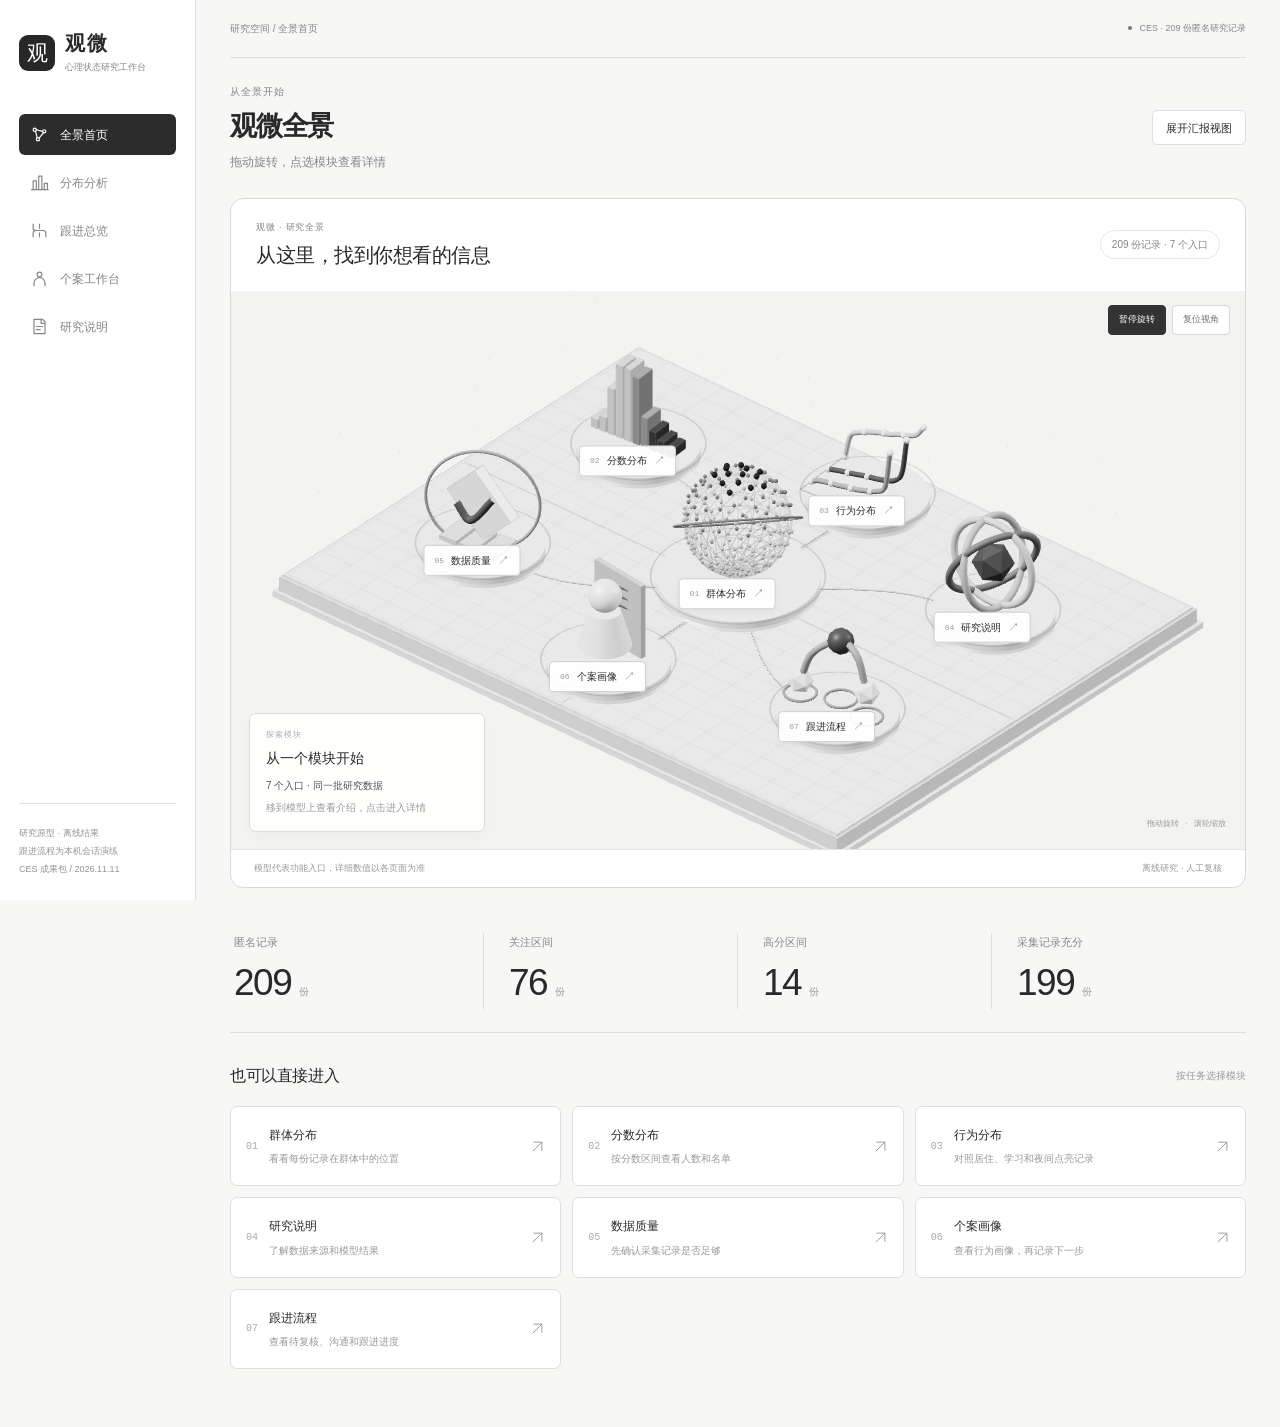
==== workbench-preview/index.html @ 627d9c23 "发布观微工作台 3D 全景预览版" ====
<!DOCTYPE html>
<html lang="zh-CN">
<head>
  <meta charset="UTF-8">
  <meta name="viewport" content="width=device-width, initial-scale=1.0">
  <meta name="description" content="基于 CES 离线研究结果的心理状态辅助筛查工作台预览。">
  <title>全景首页 · 观微</title>
  <link rel="stylesheet" href="ui.css">
  <script defer src="data.js"></script>
  <script defer src="three-runtime.js"></script>
  <script defer src="scene3d.js"></script>
  <script defer src="visuals.js"></script>
  <script defer src="app.js"></script>
</head>
<body>
  <a href="#main-content" class="skip-link">跳过导航</a>
  <div class="app-shell">
    <aside class="sidebar">
      <div class="brand">
        <div class="brand-mark" aria-hidden="true">观</div>
        <div><div class="brand-title">观微</div><div class="brand-subtitle">心理状态研究工作台</div></div>
      </div>
      <nav class="sidebar-nav" aria-label="主导航">
        <button type="button" class="nav-button" data-page="insights" aria-current="page"><span class="nav-number" aria-hidden="true">01</span>全景首页</button>
        <button type="button" class="nav-button" data-page="analysis"><span class="nav-number" aria-hidden="true">02</span>分布分析</button>
        <button type="button" class="nav-button" data-page="overview"><span class="nav-number" aria-hidden="true">02</span>跟进总览</button>
        <button type="button" class="nav-button" data-page="workspace"><span class="nav-number" aria-hidden="true">03</span>个案工作台</button>
        <button type="button" class="nav-button" data-page="research"><span class="nav-number" aria-hidden="true">04</span>研究说明</button>
      </nav>
      <div class="sidebar-footer"><div>研究原型 · 离线结果</div><div>跟进流程为本机会话演练</div><div>CES 成果包 / 2026.11.11</div></div>
    </aside>
    <main class="main-content" id="main-content">
      <div class="topbar"><div id="breadcrumb">研究空间 / 群体态势</div><div class="topbar-meta"><span class="status-dot" aria-hidden="true"></span>CES · 209 份匿名研究记录</div></div>
      <section class="page" id="page-overview" hidden aria-labelledby="home-title">
        <div id="home-hero" class="dashboard-hero"></div>
        <div id="overview-stats" class="action-grid"></div>
        <section class="flow-section"><div class="section-head"><div><span class="eyebrow">关注之后，如何继续</span><h2>查看跟进进度</h2></div><span class="demo-label">本机流程演练 · 本次会话</span></div><div id="care-flow" class="care-flow"></div><p class="chart-footnote">拖动查看流程，点击阶段进入名单；人数随本次演练更新</p><div id="care-stages" class="care-stages"></div></section>
        <div class="home-work-grid"><section class="priority-area"><div class="section-head"><div><span class="eyebrow">先看哪些记录</span><h2>查看重点记录</h2></div><button class="button button-quiet" data-open-filter="attention">查看关注名单 ↗</button></div><div id="priority-grid" class="priority-grid"></div></section><aside class="context-area"><div id="quality-insight" class="context-card"></div><section class="context-card"><div class="section-head"><h3>最近演练动态</h3><span class="demo-label">仅本次会话</span></div><div id="recent-activity" class="recent-activity"></div></section></aside></div>
      </section>
      <section class="page" id="page-workspace" hidden aria-labelledby="workspace-title">
        <header class="page-heading"><div class="eyebrow">查看记录，安排跟进</div><h1 id="workspace-title">个案工作台</h1><p class="page-desc">查看行为记录，记录后续安排</p></header>
        <div class="workspace-layout"><aside class="case-sidebar" aria-label="个案检索与列表"><div class="filter-group"><label for="workspace-search">检索匿名编号</label><input type="search" id="workspace-search" placeholder="输入匿名编号" autocomplete="off"></div><div id="workspace-range" class="range-filter" hidden></div><div class="filter-group"><label for="workspace-tier">分数区间</label><select id="workspace-tier"><option value="all">全部分数区间</option><option value="screened">中、高分研究区间</option><option value="attention">关注与演练名单</option><option value="red">高分区间</option><option value="orange">中分区间</option><option value="green">常态观察</option></select></div><div class="filter-pair"><div class="filter-group"><label for="workspace-quality">数据质量</label><select id="workspace-quality"><option value="all">全部数据质量</option><option value="HIGH_CONFIDENCE">记录充分</option><option value="MEDIUM_CONFIDENCE">基本可用</option></select></div><div class="filter-group"><label for="workspace-stage">演练阶段</label><select id="workspace-stage"><option value="all">全部阶段</option><option value="pending">待复核</option><option value="contact">待沟通</option><option value="followup">跟进中</option><option value="archived">已归档</option></select></div></div><div class="case-count-wrap"><span id="workspace-count" class="muted"></span></div><div id="case-list" class="case-list"></div></aside><article id="case-detail" class="detail-pane" aria-label="当前个案详情"></article></div>
      </section>
      <section class="page" id="page-insights" aria-labelledby="insights-title"><header class="page-heading home-heading"><div><div class="eyebrow">从全景开始</div><h1 id="insights-title">观微全景</h1><p class="page-desc">拖动旋转，点选模块查看详情</p></div><button class="button presentation-toggle" id="presentation-toggle" aria-pressed="false">展开汇报视图</button></header><div id="insights-content"></div></section>
      <section class="page" id="page-analysis" hidden aria-labelledby="analysis-title"><header class="page-heading"><div class="eyebrow">看看记录如何分布</div><h1 id="analysis-title">分布分析</h1><p class="page-desc">旋转图表，查看分数、行为和采集质量</p></header><div id="analysis-content"></div></section>
      <section class="page" id="page-research" hidden aria-labelledby="research-title"><header class="page-heading"><div class="eyebrow">数据来源与结果范围</div><h1 id="research-title">研究说明</h1><p class="page-desc">了解数据来源和结果范围</p></header><div id="research-content"></div></section>
      <div id="app-status" class="status-message" role="status" aria-live="polite"></div>
    </main>
  </div>
</body>
</html>
---- workbench-preview/ui.css ----
:root {
  --canvas: #f7f7f6;
  --surface: #fff;
  --text: #292929;
  --muted: #858585;
  --line: #dedede;
  --selected: #f0f0ef;
  --sans: -apple-system, BlinkMacSystemFont, "Segoe UI", "PingFang SC", "Microsoft YaHei", sans-serif;
  --mono: ui-monospace, Consolas, monospace;
  --ease-out: cubic-bezier(.23, 1, .32, 1);
}
* { box-sizing: border-box; }
[hidden] { display: none !important; }
body { margin: 0; color: var(--text); background: var(--canvas); font: 13px/1.7 var(--sans); }
button, input, select, textarea { font: inherit; color: inherit; }
button { cursor: pointer; }
button:disabled { opacity: .45; cursor: default; }
button, input, select, textarea { -webkit-tap-highlight-color: transparent; }
:focus-visible { outline: 2px solid #666; outline-offset: 4px; }
h1, h2, h3, h4, p { margin: 0; }
h1 { font-size: 29px; line-height: 1.35; letter-spacing: -.045em; font-weight: 600; }
h2 { font-size: 18px; line-height: 1.5; font-weight: 550; letter-spacing: -.025em; }
h3 { font-size: 14px; font-weight: 600; }
strong { font-weight: 600; font-variant-numeric: tabular-nums; }
small { font-size: 11px; font-weight: 400; }
.mono, .numeric { font-family: var(--mono); font-variant-numeric: tabular-nums; }
.muted, .page-desc, .source-note { color: var(--muted); }
.eyebrow { display: block; margin-bottom: 8px; font-size: 10px; color: var(--muted); letter-spacing: .09em; }
.source-note, .chart-footnote { font-size: 10px; line-height: 1.9; color: var(--muted); margin-top: 15px; overflow-wrap: anywhere; }
.ui-icon { display: inline-block; flex-shrink: 0; vertical-align: middle; }
.app-shell { display: flex; min-height: 100vh; }
.sidebar { width: 196px; height: 100vh; flex-shrink: 0; padding: 30px 19px 22px; background: white; border-right: 1px solid var(--line); position: sticky; top: 0; display: flex; flex-direction: column; }
.brand { display: flex; align-items: center; gap: 10px; margin-bottom: 39px; }
.brand-mark { display: grid; place-items: center; width: 36px; height: 36px; border-radius: 9px; background: #272727; color: white; font: 21px "SimSun", serif; }
.brand-title { font-size: 20px; line-height: 1.3; font-weight: 600; letter-spacing: .1em; }
.brand-subtitle { font-size: 9px; color: var(--muted); margin-top: 4px; }
.sidebar-nav { display: flex; flex-direction: column; gap: 7px; }
.nav-button { display: flex; align-items: center; gap: 11px; width: 100%; min-height: 41px; padding: 9px 11px; border: 0; border-radius: 6px; background: none; color: #868686; font-size: 12px; text-align: left; transition: background-color 160ms ease, color 160ms ease; }
.nav-number { display: flex; align-items: center; }
.nav-button[aria-current="page"] { color: white; background: #2c2c2c; }
.sidebar-footer { margin-top: auto; border-top: 1px solid var(--line); padding-top: 20px; color: #929292; font-size: 9px; line-height: 2; }
.main-content { flex: 1; min-width: 0; padding: 0 34px 28px; }
.topbar { display: flex; justify-content: space-between; align-items: center; max-width: 1320px; margin: 0 auto 25px; height: 58px; border-bottom: 1px solid var(--line); color: var(--muted); font-size: 10px; }
.topbar-meta { display: flex; align-items: center; gap: 7px; font-size: 9px; }
.status-dot { width: 4px; height: 4px; border-radius: 50%; background: #777; }
.page { max-width: 1320px; margin: 0 auto; }
.page-heading { margin-bottom: 25px; }
.page-desc { font-size: 12px; margin-top: 8px; }
.home-heading { display: flex; align-items: center; justify-content: space-between; gap: 15px; }
.home-heading h1 { font-size: 27px; }
.button { display: inline-flex; align-items: center; justify-content: center; gap: 8px; min-height: 35px; padding: 7px 13px; border: 1px solid var(--line); border-radius: 5px; font-size: 11px; background: white; white-space: nowrap; transition: transform 120ms var(--ease-out), background-color 160ms ease; }
.button:active { transform: scale(.98); }
.button-primary { background: #303030; color: white; border-color: #303030; }
.button-quiet { border-color: transparent; background: none; }
.button-small { min-height: 29px; font-size: 10px; padding: 5px 9px; }
.inline-button { padding: 0; border: 0; background: none; font-size: inherit; color: #666; text-decoration: underline; text-underline-offset: 3px; }
.skip-link { position: absolute; top: -100px; left: 15px; z-index: 30; background: white; color: #333; padding: 9px 15px; }
.skip-link:focus { top: 10px; }
.status-message { max-width: 1320px; margin: 15px auto 0; min-height: 15px; font-size: 10px; color: #888; }
.world-panel { overflow: hidden; border: 1px solid #d9d9d7; border-radius: 13px; background: white; }
.world-heading { display: flex; justify-content: space-between; align-items: center; gap: 16px; padding: 21px 25px; }
.world-heading h2 { font-size: 20px; font-weight: 500; }
.world-heading .eyebrow { font-size: 9px; margin-bottom: 5px; }
.world-badge { font-size: 10px; color: #888; border: 1px solid #e6e6e6; border-radius: 20px; padding: 5px 11px; white-space: nowrap; }
.world-footnote { display: flex; justify-content: space-between; gap: 12px; padding: 11px 23px; color: #999; font-size: 9px; border-top: 1px solid #e5e5e3; }
.three-view { position: relative; overflow: hidden; border-radius: 8px; background: #fafafa; min-width: 0; }
.three-home { border-radius: 0; background: #f3f3f1; }
.scene-canvas { position: relative; width: 100%; height: 350px; }
.three-home .scene-canvas { height: clamp(460px, 62vh, 640px); }
.scene-canvas canvas { display: block; width: 100%; height: 100%; touch-action: pan-y; cursor: grab; outline-offset: -4px; }
.scene-controls { position: absolute; top: 14px; right: 15px; z-index: 120; display: flex; gap: 6px; }
.scene-controls button { padding: 6px 10px; border: 1px solid #d8d8d8; border-radius: 4px; background: #ffffffdf; color: #737373; font-size: 9px; min-height: 30px; }
.scene-controls button[aria-pressed="true"] { background: #333; border-color: #333; color: white; }
.module-labels { position: absolute; inset: 0; pointer-events: none; }
.module-label { position: absolute; left: 0; top: 0; pointer-events: auto; display: flex; align-items: center; gap: 7px; padding: 6px 10px; min-height: 31px; background: #ffffffed; border: 1px solid #cececc; border-radius: 4px; box-shadow: 0 3px 7px #00000008; white-space: nowrap; font-size: 10px; opacity: 0; transition: background-color 160ms ease, color 160ms ease; }
[data-scene-ready="true"] .module-label { opacity: 1; }
.module-label small { font: 8px var(--mono); color: #999; }
.module-label i { font: normal 11px var(--sans); color: #888; }
.module-label.is-active { background: #303030; color: white; border-color: #303030; }
.module-label.is-active small, .module-label.is-active i { color: #bdbdbd; }
.scene-info { padding: 11px 15px 12px; min-height: 77px; background: #f4f4f4; display: grid; grid-template-columns: 1fr auto; gap: 3px 12px; border-top: 1px solid #e6e6e6; }
.scene-info-kicker { display: none; }
.scene-info-title { font-size: 11px; font-weight: 500; }
.scene-info-value { color: #777; font-size: 10px; }
.scene-info-description { grid-column: 1 / -1; font-size: 10px; color: #8b8b8b; }
.three-home .scene-info { position: absolute; left: 18px; bottom: 17px; width: 236px; min-height: 0; display: flex; flex-direction: column; gap: 5px; padding: 14px 16px; border: 1px solid #dbdbd8; border-radius: 7px; background: #ffffffee; box-shadow: 0 6px 15px #00000006; z-index: 110; pointer-events: none; }
.three-home .scene-info-kicker { display: block; font-size: 8px; color: #aaa; letter-spacing: .12em; }
.three-home .scene-info-title { font-size: 14px; margin: 1px 0; }
.three-home .scene-info-value { font-size: 10px; color: #555; }
.three-home .scene-info-description { font-size: 10px; color: #999; line-height: 1.8; }
.scene-gesture { position: absolute; bottom: 91px; right: 13px; color: #999; font-size: 8px; pointer-events: none; }
.scene-gesture span { margin: 0 4px; }
.three-home .scene-gesture { bottom: 19px; right: 19px; }
.scene-fallback { display: grid; align-content: center; min-height: 350px; text-align: center; font-size: 12px; color: #888; line-height: 2; }
.home-metrics { display: grid; grid-template-columns: repeat(4, minmax(0, 1fr)); margin: 22px 0 31px; padding: 23px 0; border-bottom: 1px solid var(--line); }
.home-metrics > button { background: none; border: 0; border-right: 1px solid var(--line); display: flex; flex-direction: column; gap: 5px; align-items: flex-start; text-align: left; padding: 0 25px; }
.home-metrics > button:first-child { padding-left: 4px; }
.home-metrics > button:last-child { border: 0; }
.home-metrics > button > span { font-size: 11px; color: #888; }
.home-metrics strong { font-size: 37px; line-height: 1.4; font-weight: 450; letter-spacing: -.04em; }
.home-metrics small { color: #999; margin-left: 8px; font-size: 10px; }
.directory-heading { display: flex; align-items: center; justify-content: space-between; margin-bottom: 18px; }
.directory-heading h2 { font-size: 16px; }
.directory-heading > span { font-size: 10px; color: #999; }
.module-directory { display: grid; grid-template-columns: repeat(3, minmax(0, 1fr)); gap: 11px; }
.module-directory > button { display: flex; align-items: center; gap: 11px; min-width: 0; padding: 18px 15px; background: white; border: 1px solid var(--line); border-radius: 7px; text-align: left; }
.directory-number { font: 10px var(--mono); color: #aaa; }
.module-directory > button > span:nth-child(2) { display: flex; flex-direction: column; min-width: 0; gap: 5px; }
.module-directory strong { font-size: 12px; font-weight: 500; }
.module-directory small { font-size: 10px; color: #999; }
.module-directory .ui-icon { margin-left: auto; color: #999; }
.section-head, .chart-heading { display: flex; align-items: flex-start; justify-content: space-between; gap: 14px; flex-wrap: wrap; margin-bottom: 20px; }
.section-head > .muted, .chart-subtitle { font-size: 10px; }
.chart-panel, .research-block, .context-card, .case-sidebar, .detail-pane { background: white; border: 1px solid var(--line); border-radius: 9px; padding: 23px; min-width: 0; }
.panel-number { font-size: 9px; color: #999; letter-spacing: .08em; }
.chart-heading h2 { margin-top: 6px; font-size: 18px; }
.chart-heading > .ui-icon { color: #999; }
.atlas-kpis { display: grid; grid-template-columns: repeat(4, minmax(0, 1fr)); margin-bottom: 29px; border-bottom: 1px solid var(--line); padding-bottom: 23px; }
.atlas-kpi { border: 0; border-right: 1px solid var(--line); background: none; text-align: left; padding: 0 20px; }
.atlas-kpi:first-child { padding-left: 0; }
.atlas-kpi:last-child { border-right: 0; }
.kpi-label { display: flex; align-items: center; gap: 7px; font-size: 10px; color: #888; }
.kpi-label .ui-icon:last-child { margin-left: auto; }
.atlas-kpi > strong { font-size: 38px; font-weight: 450; line-height: 1.7; }
.atlas-kpi > strong small { margin-left: 7px; font-size: 10px; color: #999; }
.atlas-kpi p { color: #999; font-size: 9px; }
.analysis-section-title { display: flex; justify-content: space-between; align-items: center; margin: 22px 0; }
.analysis-section-title > span { color: #999; font-size: 10px; }
.atlas-primary-grid { display: grid; grid-template-columns: 1fr 1fr; gap: 20px; margin-bottom: 22px; }
.atlas-primary-grid .scene-canvas { height: 330px; }
.chart-panel[id] { scroll-margin-top: 20px; }
.scatter-full-panel, .atlas-full-panel { margin-bottom: 22px; }
.scatter-full-panel .scene-canvas { height: 420px; }
.scatter-metric-label { display: flex; align-items: center; gap: 9px; color: #888; font-size: 10px; }
.scatter-metric-label select { border: 1px solid #ddd; border-radius: 4px; background: white; padding: 6px 8px; font-size: 11px; }
.selected-observation { display: flex; align-items: center; justify-content: space-between; gap: 15px; margin-top: 14px; border: 1px solid #e4e4e4; padding: 15px; border-radius: 6px; }
.selected-person { display: flex; align-items: center; flex-wrap: wrap; gap: 8px 18px; font-size: 11px; }
.selected-person > span { font-size: 10px; color: #888; }
.scatter-examples { display: flex; flex-wrap: wrap; gap: 12px; font-size: 10px; color: #999; margin-top: 14px; }
.viz-segment { display: inline-flex; background: #f4f4f4; border: 1px solid #e5e5e5; border-radius: 5px; padding: 3px; margin-bottom: 13px; gap: 3px; }
.viz-segment button { border: 0; background: none; color: #999; font-size: 10px; display: flex; align-items: center; gap: 5px; padding: 5px 9px; border-radius: 3px; }
.viz-segment button[aria-pressed="true"] { background: white; color: #333; box-shadow: 0 1px 3px #0000000b; }
.flat-distribution { display: flex; align-items: flex-end; gap: 10px; height: 330px; padding: 30px 10px; }
.flat-distribution button { display: flex; flex-direction: column; align-items: center; gap: 10px; flex: 1; padding: 0; background: none; border: 0; font: 10px var(--mono); }
.flat-bar { display: block; width: 100%; min-height: 3px; background: #b9b9b9; border-radius: 3px 3px 0 0; }
.tone-high, .person-high, .shade-1 { background: #333; }
.tone-mid, .person-mid, .shade-2 { background: #858585; }
.tone-low, .person-normal, .shade-3 { background: #d4d4d4; }
.histogram-zone-legend { display: grid; grid-template-columns: 5fr 2fr 3fr; gap: 7px; text-align: center; font-size: 9px; color: #999; margin-top: 13px; }
.histogram-zone-legend > span { border-top: 2px solid #ccc; padding-top: 5px; }
.histogram-zone-legend > span:nth-child(2) { border-color: #888; }
.histogram-zone-legend > span:last-child { border-color: #333; }
.quality-data-details { border-top: 1px solid #eee; margin-top: 14px; padding-top: 14px; }
.quality-data-details summary { cursor: pointer; color: #888; font-size: 10px; }
.quality-cross-wrap { margin-top: 17px; }
.cross-column-head { display: grid; grid-template-columns: repeat(3, 1fr); gap: 7px; text-align: center; margin-left: 75px; color: #999; font-size: 10px; margin-bottom: 8px; }
.quality-cross-row { display: grid; grid-template-columns: 68px repeat(3, 1fr); gap: 7px; margin: 7px 0; }
.row-label { align-self: center; color: #888; font-size: 10px; }
.cross-cell { border: 1px solid #e5e5e5; border-radius: 5px; background: #f5f5f5; padding: 10px 4px; display: flex; flex-direction: column; align-items: center; gap: 3px; }
.cross-cell strong { font-size: 23px; font-weight: 450; }
.cross-cell > span { color: #999; font-size: 9px; }
.grouped-comparisons { display: grid; grid-template-columns: repeat(3, minmax(0, 1fr)); gap: 25px; }
.comparison-group + .comparison-group { border-left: 1px solid #eee; padding-left: 25px; }
.comparison-icon { display: grid; place-items: center; width: 35px; height: 35px; border-radius: 7px; background: #f4f4f4; color: #777; margin-bottom: 12px; }
.comparison-group > p { font-size: 9px; color: #999; margin: 5px 0 20px; }
.comparison-row { margin: 13px 0; }
.comparison-row > div { display: flex; align-items: baseline; justify-content: space-between; gap: 8px; font-size: 10px; margin-bottom: 8px; }
.comparison-count { white-space: nowrap; font-size: 11px; }
.comparison-count small { color: #999; font-size: 8px; margin-left: 4px; }
.comparison-track { display: block; background: #f1f1f1; height: 5px; border-radius: 3px; }
.comparison-fill { display: block; height: 100%; border-radius: 3px; }
.atlas-summary-bar { display: flex; align-items: center; flex-wrap: wrap; gap: 14px; padding: 20px 0; }
.atlas-summary-bar > div { flex: 1 1 360px; }
.atlas-summary-bar strong { font-size: 14px; font-weight: 500; }
.atlas-summary-bar p { margin-top: 5px; font-size: 10px; color: #999; }
.dashboard-hero { display: grid; grid-template-columns: 1.2fr 1fr; align-items: center; gap: 35px; padding: 34px; background: white; border: 1px solid var(--line); border-radius: 12px; }
.hero-title { font-size: 38px; line-height: 1.4; letter-spacing: -.055em; }
.hero-description { max-width: 400px; color: #999; margin-top: 18px; font-size: 12px; line-height: 1.9; }
.hero-actions { display: flex; flex-wrap: wrap; gap: 10px; margin-top: 23px; }
.hero-footnote { color: #999; font-size: 9px; margin-top: 24px; }
.cohort-composition { background: #f8f8f8; border: 1px solid #e4e4e4; border-radius: 9px; padding: 19px; }
.donut-layout { display: flex; align-items: center; gap: 14px; }
.cohort-donut { flex: 1; min-width: 0; }
.cohort-donut svg { display: block; width: 100%; }
.donut-number { fill: #333; font: 38px var(--sans); }
.donut-caption { fill: #999; font-size: 11px; }
.donut-segment { cursor: pointer; }
.donut-segment:focus-visible { stroke-width: 23px; }
.donut-legend { display: flex; flex-direction: column; gap: 12px; flex: 0 0 112px; }
.legend-item { display: flex; align-items: center; gap: 7px; border: 0; background: none; padding: 0; text-align: left; font-size: 10px; color: #888; white-space: nowrap; }
.legend-item strong { margin-left: auto; color: #555; font-size: 12px; }
.legend-item small { font-size: 9px; }
.square { width: 7px; height: 7px; border-radius: 2px; display: inline-block; }
.preview-person { margin-top: 12px; border: 1px solid #e5e5e5; border-radius: 6px; padding: 12px; display: flex; gap: 10px; align-items: center; background: white; }
.preview-person-copy { flex: 1; min-width: 0; display: flex; flex-direction: column; gap: 3px; font-size: 10px; }
.preview-person-copy > span { color: #999; }
.avatar { display: grid; place-items: center; width: 35px; height: 35px; border-radius: 7px; background: #eee; color: #777; font: 12px var(--mono); flex-shrink: 0; }
.avatar-large { width: 51px; height: 51px; font-size: 17px; }
.action-grid { display: grid; grid-template-columns: repeat(3, 1fr); gap: 15px; margin: 22px 0 30px; }
.action-card { display: flex; align-items: start; gap: 13px; text-align: left; padding: 19px; background: white; border: 1px solid var(--line); border-radius: 8px; }
.action-icon { color: #999; }
.action-text { display: flex; flex: 1; flex-direction: column; gap: 5px; font-size: 10px; color: #888; }
.action-text > span:first-child { color: #555; }
.action-number { font-size: 30px; font-weight: 500; color: #333; }
.action-number small { font-size: 10px; }
.action-arrow { color: #999; }
.flow-section { background: white; border: 1px solid var(--line); border-radius: 10px; padding: 23px; margin-bottom: 24px; }
.demo-label { font-size: 9px; color: #999; border: 1px solid #e4e4e4; border-radius: 4px; padding: 4px 7px; }
.care-flow { margin: 5px 0 18px; }
.care-stages { display: grid; grid-template-columns: repeat(4, 1fr); gap: 14px; margin-top: 22px; }
.stage-summary { display: grid; grid-template-columns: 25px 1fr; gap: 3px 9px; background: none; text-align: left; border: 0; border-right: 1px solid #e5e5e5; padding: 4px 10px; }
.stage-summary:last-child { border: 0; }
.stage-index { color: #999; grid-row: 1 / 3; }
.stage-count { font-size: 28px; line-height: 1.1; font-weight: 450; }
.stage-name { font-size: 11px; }
.stage-summary p { grid-column: 1 / -1; font-size: 9px; color: #999; margin-top: 8px; }
.home-work-grid { display: grid; grid-template-columns: minmax(0, 1.6fr) minmax(250px, 1fr); gap: 24px; }
.priority-grid { display: grid; grid-template-columns: 1fr 1fr; gap: 13px; }
.priority-card { display: flex; flex-direction: column; gap: 14px; border: 1px solid var(--line); border-radius: 8px; padding: 17px; background: white; text-align: left; }
.priority-top { display: flex; align-items: center; flex-wrap: wrap; gap: 9px; }
.uid-name { display: flex; flex-direction: column; gap: 2px; font-size: 10px; }
.uid-name > span { font-size: 8px; color: #999; }
.priority-top .tier-tag { margin-left: auto; }
.priority-reason { color: #888; font-size: 11px; }
.priority-bottom { display: flex; justify-content: space-between; align-items: center; gap: 8px; font-size: 10px; color: #999; margin-top: auto; }
.workflow-badge { border: 1px solid #ddd; border-radius: 4px; padding: 2px 6px; font-size: 9px; color: #888; }
.context-card { margin-bottom: 18px; }
.context-card > p { color: #999; font-size: 11px; margin-top: 11px; }
.quality-callout { font-size: 34px; margin-top: 15px; font-weight: 450; }
.quality-callout small { color: #999; font-size: 10px; }
.recent-empty { font-size: 11px; }
.event-item { display: flex; gap: 10px; text-align: left; padding: 10px 0; width: 100%; border: 0; border-bottom: 1px solid #eee; background: none; }
.event-dot { width: 5px; height: 5px; border-radius: 50%; background: #999; margin-top: 6px; }
.event-copy { display: flex; flex-direction: column; font-size: 10px; color: #888; gap: 3px; }
.event-time { font-size: 9px; color: #aaa; }
.workspace-layout { display: grid; grid-template-columns: 255px minmax(0, 1fr); gap: 20px; align-items: start; }
.case-sidebar { padding: 18px 14px; }
.filter-group { margin-bottom: 13px; }
.filter-group label { display: block; font-size: 9px; color: #999; margin-bottom: 5px; }
.filter-group input, .filter-group select { width: 100%; font-size: 10px; min-height: 35px; border: 1px solid #ddd; border-radius: 4px; background: white; padding: 7px 8px; }
.filter-pair { display: grid; grid-template-columns: 1fr 1fr; gap: 8px; }
.range-filter { padding: 9px; background: #f2f2f2; border-radius: 5px; display: flex; justify-content: space-between; gap: 10px; font-size: 9px; margin-bottom: 13px; }
.case-count-wrap { border-bottom: 1px solid #e5e5e5; padding: 5px 2px 11px; font-size: 9px; }
.case-list { max-height: 520px; overflow-y: auto; display: flex; flex-direction: column; gap: 5px; margin-top: 10px; scrollbar-width: thin; }
.case-item { width: 100%; border: 0; border-left: 2px solid transparent; border-radius: 3px; background: none; text-align: left; padding: 12px 9px; }
.case-item[aria-pressed="true"] { background: #f0f0f0; border-left-color: #666; }
.case-item-top, .case-item-bottom { display: flex; justify-content: space-between; align-items: center; gap: 8px; }
.case-item-top { font-size: 11px; }
.case-reason { display: block; font-size: 10px; color: #999; margin: 5px 0; }
.case-item-bottom { color: #aaa; font-size: 9px; }
.profile-hero { display: flex; gap: 17px; align-items: start; padding-bottom: 18px; border-bottom: 1px solid #eee; }
.profile-identity { flex: 1; min-width: 0; }
.profile-identity h2 { font-size: 23px; }
.profile-identity .eyebrow { font-size: 9px; }
.profile-tags { display: flex; flex-wrap: wrap; gap: 7px; margin-top: 12px; }
.tier-tag, .profile-tag { display: inline-block; border: 1px solid #ddd; padding: 3px 7px; border-radius: 4px; font-size: 9px; white-space: nowrap; }
.tier-high { background: #eee; font-weight: 600; }
.tier-low { color: #999; border-color: #eee; }
.profile-tag { border-color: transparent; color: #999; }
.profile-score { display: flex; flex-direction: column; align-items: end; white-space: nowrap; }
.profile-score > span { font-size: 9px; color: #999; }
.profile-score > strong { font-size: 30px; font-weight: 450; letter-spacing: -.05em; }
.profile-insight { padding-left: 13px; border-left: 2px solid #dedede; margin: 22px 0; }
.profile-insight > span { color: #999; font-size: 9px; }
.profile-insight p { font-size: 12px; margin-top: 5px; }
.next-action-bar { display: flex; align-items: center; justify-content: space-between; gap: 12px; border-radius: 6px; background: #f6f6f6; padding: 14px; margin: 17px 0 20px; }
.next-action-copy { display: flex; flex-direction: column; gap: 3px; }
.next-action-copy > span { font-size: 9px; color: #999; }
.next-action-copy > strong { font-size: 11px; font-weight: 500; }
.detail-tabs { display: flex; gap: 23px; border-bottom: 1px solid #ddd; margin-bottom: 24px; }
.detail-tabs button { padding: 10px 0; background: none; border: 0; border-bottom: 2px solid transparent; color: #999; font-size: 11px; }
.detail-tabs button[aria-selected="true"] { border-bottom-color: #555; color: #333; }
.detail-section { margin-bottom: 25px; }
.profile-evidence-grid { display: grid; grid-template-columns: repeat(3, minmax(0, 1fr)); gap: 12px; }
.metric-evidence { padding: 17px 13px; border-radius: 6px; background: #f7f7f7; font-size: 9px; color: #999; }
.metric-evidence > strong { display: block; font-size: 26px; font-weight: 450; color: #333; margin: 7px 0 0; }
.metric-comparison { margin-top: 13px; line-height: 1.9; }
.profile-chart-block { border-top: 1px solid #eee; margin-top: 24px; padding-top: 23px; }
.deviation-values, .model-numbers { display: grid; grid-template-columns: repeat(3, minmax(0, 1fr)); gap: 12px; margin-top: 16px; }
.deviation-values > div, .model-numbers > div { display: flex; flex-direction: column; gap: 5px; padding: 10px; border-left: 1px solid #ddd; }
.deviation-values span, .model-numbers span { font-size: 10px; color: #999; }
.deviation-values strong, .model-numbers strong { font-size: 21px; font-weight: 450; }
.deviation-values small { font-size: 8px; color: #999; margin-left: 5px; }
.observation-list { display: grid; grid-template-columns: 1fr 1fr; gap: 20px; padding: 22px 0; font-size: 11px; }
.observation-list p { color: #999; font-size: 10px; margin-top: 5px; }
.data-availability { border-top: 1px solid #eee; padding-top: 15px; display: flex; gap: 13px; font-size: 10px; color: #999; }
.data-availability strong { color: #666; white-space: nowrap; }
.detail-meta { display: grid; grid-template-columns: repeat(3, 1fr); gap: 17px; padding: 19px 0; margin: 18px 0; border-top: 1px solid #eee; border-bottom: 1px solid #eee; }
.quality-metadata { grid-template-columns: 1fr 1fr; }
.detail-meta-item { display: flex; flex-direction: column; gap: 7px; font-size: 11px; }
.detail-meta-item > span { color: #999; font-size: 9px; }
.quality-metadata strong { font-size: 22px; font-weight: 450; }
.flow-stepper { display: grid; grid-template-columns: repeat(4, 1fr); margin: 20px 0; }
.flow-step { display: flex; flex-direction: column; align-items: center; gap: 8px; position: relative; font-size: 10px; color: #aaa; }
.flow-step > span { width: 28px; height: 28px; display: grid; place-items: center; border: 1px solid #ddd; border-radius: 50%; background: white; z-index: 1; }
.flow-step:not(:last-child)::after { content: ""; position: absolute; height: 1px; background: #ddd; width: 100%; left: 50%; top: 14px; }
.flow-step.is-current { color: #333; }
.flow-step.is-current > span { color: white; background: #444; border-color: #444; }
.flow-step.is-complete > span { background: #eee; }
.workflow-compose { background: #f7f7f7; border: 1px solid #e7e7e7; border-radius: 6px; padding: 18px; }
.next-step-description { font-size: 11px; color: #888; margin-bottom: 15px; }
.workflow-compose label { display: block; font-size: 11px; margin-bottom: 7px; }
.workflow-note { width: 100%; resize: vertical; border: 1px solid #ddd; border-radius: 4px; background: white; padding: 12px; font-size: 11px; line-height: 1.8; }
.workflow-actions { display: flex; justify-content: space-between; align-items: center; flex-wrap: wrap; gap: 10px; margin-top: 13px; font-size: 9px; }
.workflow-disclaimer { color: #999; font-size: 10px; margin-top: 15px; }
.care-timeline { padding: 0; list-style: none; margin: 20px 0; }
.timeline-entry { display: flex; gap: 14px; position: relative; padding: 0 0 22px; }
.timeline-node { height: 8px; width: 8px; border: 1px solid #999; border-radius: 50%; margin-top: 6px; flex-shrink: 0; }
.timeline-content h4 { font-size: 12px; font-weight: 500; }
.timeline-content time { color: #aaa; font-size: 9px; }
.timeline-content p { font-size: 11px; color: #888; margin-top: 6px; overflow-wrap: anywhere; }
.timeline-empty, .report-empty { background: #fafafa; border: 1px dashed #ddd; border-radius: 6px; padding: 27px; text-align: center; color: #999; font-size: 11px; }
.timeline-empty p, .report-empty p { margin-top: 8px; }
.report-empty { min-height: 210px; display: flex; flex-direction: column; justify-content: center; gap: 8px; }
.report-empty strong { font-size: 15px; color: #666; }
.report-toolbar { display: flex; justify-content: space-between; gap: 14px; align-items: start; margin-bottom: 20px; }
.report-toolbar p { font-size: 10px; margin-top: 6px; }
.report-text { white-space: pre-wrap; overflow-wrap: anywhere; background: #f6f6f6; border: 1px solid #e4e4e4; border-radius: 6px; padding: 22px; font-size: 12px; line-height: 2; }
.detail-footnote { padding-top: 15px; border-top: 1px solid #eee; }
.research-grid { display: grid; grid-template-columns: 1fr 1fr; gap: 20px; margin-bottom: 20px; }
.research-block { margin-bottom: 20px; }
.research-grid .research-block { margin-bottom: 0; }
.research-block h2 { margin-bottom: 13px; }
.research-block p { font-size: 11px; line-height: 2; }
.research-block p + p { margin-top: 11px; }
.research-block .section-head h2 { margin-bottom: 0; }
.research-list { padding-left: 18px; font-size: 11px; line-height: 2; margin: 13px 0; }
.research-list li + li { margin-top: 6px; }
.model-comparison .scene-canvas { height: 360px; }
.model-comparison .scene-info { display: none; }
.model-comparison .scene-gesture { bottom: 12px; }
.table-wrap { overflow-x: auto; width: 100%; }
table { border-collapse: collapse; min-width: 540px; width: 100%; text-align: left; font-size: 11px; }
th { color: #999; font-size: 10px; font-weight: 400; background: #f6f6f6; padding: 11px 13px; }
td { border-bottom: 1px solid #eee; padding: 15px 13px; }
.numeric { text-align: right; }
.synthetic-tag { display: inline-block; padding: 5px 8px; border: 1px dashed #999; border-radius: 4px; font-size: 10px; color: #999; margin-bottom: 20px; }
.synthetic-view > h2 { font-size: 22px; margin-bottom: 10px; }
.empty-state { padding: 35px 15px; text-align: center; color: #999; font-size: 11px; }
.presentation-mode .sidebar, .presentation-mode .topbar { display: none; }
.presentation-mode .main-content { padding: 30px; width: 100%; }
.presentation-mode .page { max-width: 1500px; }
@media (hover: hover) and (pointer: fine) {
  .nav-button:not([aria-current]):hover, .case-item:hover, .stage-summary:hover, .atlas-kpi:hover, .home-metrics button:hover { background: #eeeeed; }
  .module-directory > button:hover, .priority-card:hover, .action-card:hover { border-color: #aaa; background: #fafafa; }
  .button:not(.button-primary):hover, .scene-controls button:hover { background: #eee; }
  .button-primary:hover { background: #444; }
  .donut-segment:hover { stroke-width: 21px; }
}
@media (max-width: 1200px) {
  .sidebar { width: 175px; padding: 27px 15px; }
  .main-content { padding-left: 25px; padding-right: 25px; }
  .world-heading h2 { font-size: 18px; }
  .workspace-layout { grid-template-columns: 225px minmax(0, 1fr); gap: 17px; }
  .detail-pane { padding: 21px; }
  .dashboard-hero { gap: 24px; padding: 26px; }
  .hero-title { font-size: 32px; }
  .donut-legend { flex-basis: 100px; }
  .priority-grid { grid-template-columns: 1fr; }
  .atlas-primary-grid { grid-template-columns: 1fr; }
  .atlas-primary-grid .scene-canvas { height: 380px; }
}
@media (max-width: 960px) {
  .workspace-layout { grid-template-columns: 1fr; }
  .case-list { max-height: 205px; }
  .home-work-grid, .research-grid { grid-template-columns: 1fr; }
  .context-area { display: grid; grid-template-columns: 1fr 1fr; gap: 20px; }
  .module-directory { grid-template-columns: 1fr 1fr; }
  .dashboard-hero { grid-template-columns: 1fr; }
  .hero-visual { max-width: 500px; width: 100%; justify-self: center; }
  .grouped-comparisons { grid-template-columns: 1fr; }
  .comparison-group + .comparison-group { border-left: 0; padding-left: 0; border-top: 1px solid #eee; padding-top: 22px; }
  .profile-hero { flex-wrap: wrap; }
  .world-badge { display: none; }
  .three-home .scene-info { width: 212px; }
}
@media (max-width: 760px) {
  .app-shell { flex-direction: column; }
  .sidebar { position: static; height: auto; width: 100%; padding: 17px 17px 10px; border-right: 0; border-bottom: 1px solid var(--line); }
  .brand { margin-bottom: 16px; }
  .sidebar-nav { flex-direction: row; gap: 3px; }
  .nav-button { justify-content: center; padding: 7px 5px; min-height: 37px; font-size: 10px; white-space: nowrap; }
  .nav-number, .sidebar-footer { display: none; }
  .main-content { padding: 0 17px 24px; width: 100%; }
  .topbar { height: 49px; margin-bottom: 23px; font-size: 9px; }
  .topbar-meta { font-size: 8px; }
  .home-heading h1 { font-size: 25px; }
  .page-heading { margin-bottom: 21px; }
  .page-desc { font-size: 10px; margin-top: 6px; }
  .presentation-toggle { font-size: 9px; padding: 7px 9px; min-height: 31px; }
  .world-heading { padding: 18px; }
  .world-heading h2 { font-size: 17px; }
  .world-heading .eyebrow { font-size: 8px; }
  .world-footnote { padding: 10px 14px; font-size: 8px; }
  .world-footnote > span:last-child { display: none; }
  .three-home .scene-canvas { height: 420px; }
  .three-home .scene-info { left: 13px; bottom: 13px; width: calc(100% - 26px); padding: 11px 13px; display: grid; grid-template-columns: 1fr auto; gap: 2px 10px; }
  .three-home .scene-info-kicker { display: none; }
  .three-home .scene-info-title { font-size: 12px; }
  .three-home .scene-info-value { font-size: 9px; align-self: center; }
  .three-home .scene-info-description { grid-column: 1 / -1; font-size: 9px; }
  .three-home .scene-gesture { bottom: 96px; left: 15px; right: auto; font-size: 8px; }
  .module-label { font-size: 9px; padding: 5px 7px; gap: 5px; min-height: 29px; }
  .module-label small { display: none; }
  .scene-controls { top: 11px; right: 12px; }
  .scene-controls button { font-size: 8px; min-height: 29px; padding: 5px 8px; }
  .scene-canvas { height: 335px; }
  .home-metrics { grid-template-columns: 1fr 1fr; gap: 20px 0; padding: 15px 0 22px; }
  .home-metrics > button { padding: 0 17px; }
  .home-metrics > button:nth-child(3) { padding-left: 4px; }
  .home-metrics > button:nth-child(even) { border: 0; }
  .home-metrics strong { font-size: 33px; }
  .module-directory { grid-template-columns: 1fr; }
  .atlas-kpis { grid-template-columns: 1fr 1fr; gap: 20px 0; }
  .atlas-kpi:nth-child(3) { padding-left: 0; }
  .atlas-kpi:nth-child(even) { border: 0; }
  .atlas-kpi > strong { font-size: 33px; }
  .analysis-section-title > span { display: none; }
  .chart-panel, .research-block, .detail-pane, .flow-section { padding: 18px; }
  .chart-heading h2 { font-size: 17px; }
  .atlas-primary-grid .scene-canvas, .scatter-full-panel .scene-canvas { height: 345px; }
  .scene-info { grid-template-columns: 1fr; min-height: 95px; }
  .scene-info-description { grid-column: auto; }
  .scene-gesture { bottom: 108px; }
  .selected-observation { flex-direction: column; align-items: flex-start; }
  .selected-person { flex-direction: column; align-items: start; gap: 5px; }
  .action-grid { grid-template-columns: 1fr; }
  .action-card { padding: 17px; }
  .action-text { display: grid; grid-template-columns: 1fr auto; gap: 8px; }
  .action-number { grid-column: 2; grid-row: 1 / 3; align-self: center; }
  .action-text > span:last-child { grid-column: 1; font-size: 9px; }
  .care-stages { grid-template-columns: 1fr 1fr; gap: 20px 10px; }
  .stage-summary:nth-child(even) { border: 0; }
  .context-area { grid-template-columns: 1fr; gap: 0; }
  .hero-title { font-size: 31px; }
  .dashboard-hero { padding: 22px; }
  .cohort-composition { padding: 15px; }
  .donut-layout { gap: 9px; }
  .donut-legend { flex-basis: 95px; }
  .legend-item { font-size: 9px; }
  .preview-person { flex-wrap: wrap; }
  .preview-person .button { margin-left: auto; }
  .profile-score { width: 100%; flex-direction: row; align-items: center; gap: 10px; border-top: 1px solid #eee; padding-top: 9px; }
  .profile-score > span:last-child { margin-left: auto; font-size: 8px; }
  .profile-evidence-grid { grid-template-columns: 1fr; gap: 10px; }
  .metric-evidence { display: grid; grid-template-columns: 1fr auto; gap: 2px 10px; }
  .metric-evidence > strong { grid-column: 2; grid-row: 1 / 3; margin: 0; }
  .metric-comparison { grid-column: 1 / -1; margin-top: 7px; }
  .metric-comparison br { display: none; }
  .metric-comparison span { margin-left: 10px; }
  .next-action-bar { flex-direction: column; align-items: start; }
  .detail-tabs { justify-content: space-between; gap: 8px; }
  .detail-tabs button { font-size: 10px; }
  .observation-list { grid-template-columns: 1fr; gap: 15px; }
  .deviation-values strong, .model-numbers strong { font-size: 18px; }
  .deviation-values small { display: block; margin-left: 0; }
  .model-numbers { gap: 8px; }
  .model-numbers span { font-size: 9px; }
  .report-toolbar { flex-direction: column; }
  .detail-meta { gap: 12px; }
  .quality-metadata strong { font-size: 18px; }
}
@media (max-width: 380px) {
  .three-home .scene-canvas { height: 400px; }
  .world-heading h2 { font-size: 15px; }
  .module-label { font-size: 8px; padding: 5px; gap: 3px; }
  .module-label i { display: none; }
  .three-home .scene-info { display: flex; gap: 3px; }
  .three-home .scene-gesture { bottom: 111px; }
  .profile-score { flex-wrap: wrap; }
  .profile-score > span:last-child { margin-left: 0; }
}
@media (prefers-reduced-motion: reduce) {
  .button { transition: background-color 120ms ease; }
  .button:active { transform: none; }
  .module-label { transition: color 120ms ease, background-color 120ms ease; }
}
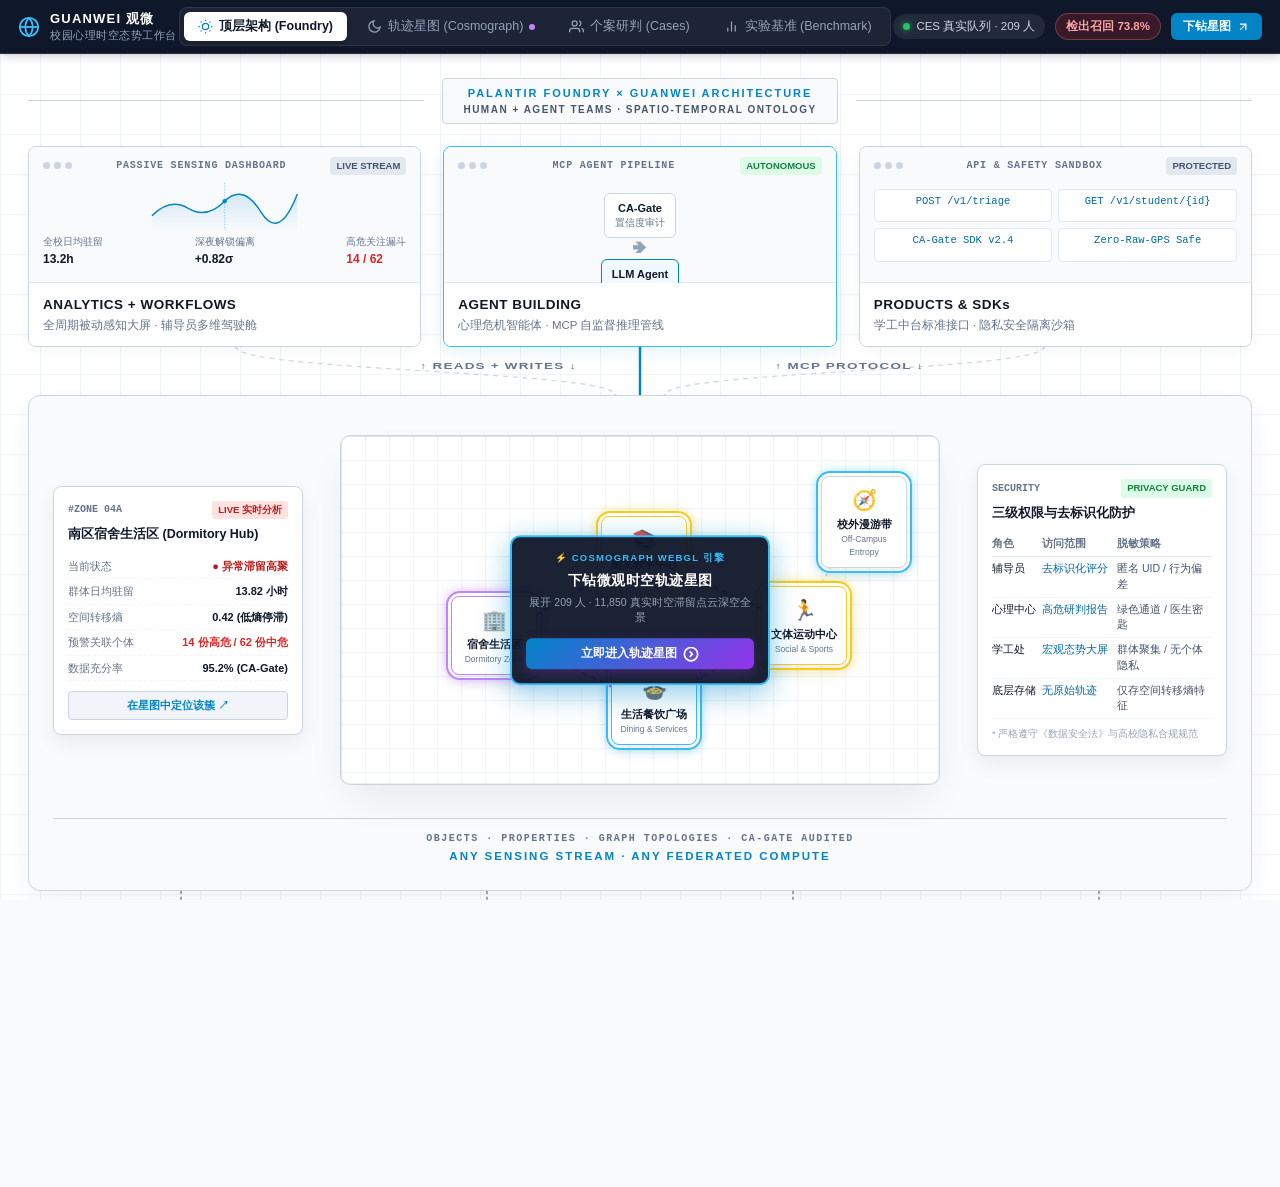
==== commit 9a8bb27e: "重构工作台：完美融合 Palantir 顶层架构与 Cosmograph 深空轨迹星图" ====
--- a/workbench-preview/index.html
+++ b/workbench-preview/index.html
@@ -3,49 +3,830 @@
 <head>
   <meta charset="UTF-8">
   <meta name="viewport" content="width=device-width, initial-scale=1.0">
-  <meta name="description" content="基于 CES 离线研究结果的心理状态辅助筛查工作台预览。">
-  <title>全景首页 · 观微</title>
+  <meta name="description" content="基于时空行为感知与多通道图增强的校园心理危机智能预警工作台">
+  <title>观微 · 校园心理时空智能预警工作台</title>
   <link rel="stylesheet" href="ui.css">
   <script defer src="data.js"></script>
+  <script defer src="trajectories.js"></script>
   <script defer src="three-runtime.js"></script>
   <script defer src="scene3d.js"></script>
   <script defer src="visuals.js"></script>
   <script defer src="app.js"></script>
 </head>
-<body>
-  <a href="#main-content" class="skip-link">跳过导航</a>
-  <div class="app-shell">
-    <aside class="sidebar">
-      <div class="brand">
-        <div class="brand-mark" aria-hidden="true">观</div>
-        <div><div class="brand-title">观微</div><div class="brand-subtitle">心理状态研究工作台</div></div>
-      </div>
-      <nav class="sidebar-nav" aria-label="主导航">
-        <button type="button" class="nav-button" data-page="insights" aria-current="page"><span class="nav-number" aria-hidden="true">01</span>全景首页</button>
-        <button type="button" class="nav-button" data-page="analysis"><span class="nav-number" aria-hidden="true">02</span>分布分析</button>
-        <button type="button" class="nav-button" data-page="overview"><span class="nav-number" aria-hidden="true">02</span>跟进总览</button>
-        <button type="button" class="nav-button" data-page="workspace"><span class="nav-number" aria-hidden="true">03</span>个案工作台</button>
-        <button type="button" class="nav-button" data-page="research"><span class="nav-number" aria-hidden="true">04</span>研究说明</button>
-      </nav>
-      <div class="sidebar-footer"><div>研究原型 · 离线结果</div><div>跟进流程为本机会话演练</div><div>CES 成果包 / 2026.11.11</div></div>
-    </aside>
-    <main class="main-content" id="main-content">
-      <div class="topbar"><div id="breadcrumb">研究空间 / 群体态势</div><div class="topbar-meta"><span class="status-dot" aria-hidden="true"></span>CES · 209 份匿名研究记录</div></div>
-      <section class="page" id="page-overview" hidden aria-labelledby="home-title">
-        <div id="home-hero" class="dashboard-hero"></div>
-        <div id="overview-stats" class="action-grid"></div>
-        <section class="flow-section"><div class="section-head"><div><span class="eyebrow">关注之后，如何继续</span><h2>查看跟进进度</h2></div><span class="demo-label">本机流程演练 · 本次会话</span></div><div id="care-flow" class="care-flow"></div><p class="chart-footnote">拖动查看流程，点击阶段进入名单；人数随本次演练更新</p><div id="care-stages" class="care-stages"></div></section>
-        <div class="home-work-grid"><section class="priority-area"><div class="section-head"><div><span class="eyebrow">先看哪些记录</span><h2>查看重点记录</h2></div><button class="button button-quiet" data-open-filter="attention">查看关注名单 ↗</button></div><div id="priority-grid" class="priority-grid"></div></section><aside class="context-area"><div id="quality-insight" class="context-card"></div><section class="context-card"><div class="section-head"><h3>最近演练动态</h3><span class="demo-label">仅本次会话</span></div><div id="recent-activity" class="recent-activity"></div></section></aside></div>
-      </section>
-      <section class="page" id="page-workspace" hidden aria-labelledby="workspace-title">
-        <header class="page-heading"><div class="eyebrow">查看记录，安排跟进</div><h1 id="workspace-title">个案工作台</h1><p class="page-desc">查看行为记录，记录后续安排</p></header>
-        <div class="workspace-layout"><aside class="case-sidebar" aria-label="个案检索与列表"><div class="filter-group"><label for="workspace-search">检索匿名编号</label><input type="search" id="workspace-search" placeholder="输入匿名编号" autocomplete="off"></div><div id="workspace-range" class="range-filter" hidden></div><div class="filter-group"><label for="workspace-tier">分数区间</label><select id="workspace-tier"><option value="all">全部分数区间</option><option value="screened">中、高分研究区间</option><option value="attention">关注与演练名单</option><option value="red">高分区间</option><option value="orange">中分区间</option><option value="green">常态观察</option></select></div><div class="filter-pair"><div class="filter-group"><label for="workspace-quality">数据质量</label><select id="workspace-quality"><option value="all">全部数据质量</option><option value="HIGH_CONFIDENCE">记录充分</option><option value="MEDIUM_CONFIDENCE">基本可用</option></select></div><div class="filter-group"><label for="workspace-stage">演练阶段</label><select id="workspace-stage"><option value="all">全部阶段</option><option value="pending">待复核</option><option value="contact">待沟通</option><option value="followup">跟进中</option><option value="archived">已归档</option></select></div></div><div class="case-count-wrap"><span id="workspace-count" class="muted"></span></div><div id="case-list" class="case-list"></div></aside><article id="case-detail" class="detail-pane" aria-label="当前个案详情"></article></div>
-      </section>
-      <section class="page" id="page-insights" aria-labelledby="insights-title"><header class="page-heading home-heading"><div><div class="eyebrow">从全景开始</div><h1 id="insights-title">观微全景</h1><p class="page-desc">拖动旋转，点选模块查看详情</p></div><button class="button presentation-toggle" id="presentation-toggle" aria-pressed="false">展开汇报视图</button></header><div id="insights-content"></div></section>
-      <section class="page" id="page-analysis" hidden aria-labelledby="analysis-title"><header class="page-heading"><div class="eyebrow">看看记录如何分布</div><h1 id="analysis-title">分布分析</h1><p class="page-desc">旋转图表，查看分数、行为和采集质量</p></header><div id="analysis-content"></div></section>
-      <section class="page" id="page-research" hidden aria-labelledby="research-title"><header class="page-heading"><div class="eyebrow">数据来源与结果范围</div><h1 id="research-title">研究说明</h1><p class="page-desc">了解数据来源和结果范围</p></header><div id="research-content"></div></section>
-      <div id="app-status" class="status-message" role="status" aria-live="polite"></div>
-    </main>
-  </div>
+<body class="mode-foundry">
+
+  <!-- ================= TOP GLOBAL NAVIGATION BAR ================= -->
+  <header class="global-navbar">
+    <div class="nav-brand">
+      <div class="brand-logo">
+        <svg width="22" height="22" viewBox="0 0 24 24" fill="none" stroke="currentColor" stroke-width="2">
+          <circle cx="12" cy="12" r="10"/>
+          <path d="M12 2a14.5 14.5 0 0 0 0 20 14.5 14.5 0 0 0 0-20"/>
+          <path d="M2 12h20"/>
+        </svg>
+      </div>
+      <div class="brand-text">
+        <span class="brand-title">GUANWEI 观微</span>
+        <span class="brand-tag">校园心理时空态势工作台</span>
+      </div>
+    </div>
+
+    <!-- Mode / View Navigation Switcher -->
+    <nav class="nav-tabs" aria-label="视图模式切换">
+      <button type="button" class="tab-btn active" data-view="foundry" title="Palantir Foundry 风格顶层系统架构">
+        <svg width="15" height="15" viewBox="0 0 24 24" fill="none" stroke="currentColor" stroke-width="2">
+          <circle cx="12" cy="12" r="5"/><path d="M12 1v2m0 18v2M4.22 4.22l1.42 1.42m12.72 12.72 1.42 1.42M1 12h2m18 0h2M4.22 19.78l1.42-1.42M18.36 5.64l1.42-1.42"/>
+        </svg>
+        <span>顶层架构 (Foundry)</span>
+      </button>
+
+      <button type="button" class="tab-btn" data-view="cosmograph" title="Cosmograph 风格深空时空轨迹点云星图">
+        <svg width="15" height="15" viewBox="0 0 24 24" fill="none" stroke="currentColor" stroke-width="2">
+          <path d="M21 12.79A9 9 0 1 1 11.21 3 7 7 0 0 0 21 12.79z"/>
+        </svg>
+        <span>轨迹星图 (Cosmograph)</span>
+        <span class="pulse-dot"></span>
+      </button>
+
+      <button type="button" class="tab-btn" data-view="cases" title="209 名学生档案与大模型辅导员研判">
+        <svg width="15" height="15" viewBox="0 0 24 24" fill="none" stroke="currentColor" stroke-width="2">
+          <path d="M17 21v-2a4 4 0 0 0-4-4H5a4 4 0 0 0-4 4v2"/><circle cx="9" cy="7" r="4"/><path d="M23 21v-2a4 4 0 0 0-3-3.87M16 3.13a4 4 0 0 1 0 7.75"/>
+        </svg>
+        <span>个案研判 (Cases)</span>
+      </button>
+
+      <button type="button" class="tab-btn" data-view="research" title="MCH 多通道模型 5 折交叉验证指标">
+        <svg width="15" height="15" viewBox="0 0 24 24" fill="none" stroke="currentColor" stroke-width="2">
+          <path d="M18 20V10M12 20V4M6 20v-6"/>
+        </svg>
+        <span>实验基准 (Benchmark)</span>
+      </button>
+    </nav>
+
+    <!-- Top Right Stats & Actions -->
+    <div class="nav-meta">
+      <div class="meta-pill" title="基于真实大学体验研究数据集 (College Experience Study)">
+        <span class="indicator-green"></span>
+        <span>CES 真实队列 · 209 人</span>
+      </div>
+      <div class="meta-pill highlight" title="空间通道低阈值 (0.46) 阳性检出率">
+        <span>检出召回 73.8%</span>
+      </div>
+      <button type="button" class="quick-launch-btn" id="btn-dive-cosmograph" title="直接下钻进入 Cosmograph 深空轨迹点云">
+        <span>下钻星图</span>
+        <svg width="14" height="14" viewBox="0 0 24 24" fill="none" stroke="currentColor" stroke-width="2">
+          <path d="M7 17L17 7M7 7h10v10"/>
+        </svg>
+      </button>
+    </div>
+  </header>
+
+
+  <!-- ================= VIEW 1: PALANTIR FOUNDRY ARCHITECTURE ================= -->
+  <main class="view-panel active" id="view-foundry" aria-label="Palantir 架构顶层全景">
+    <div class="foundry-container">
+      
+      <!-- Top Title Ribbon -->
+      <div class="foundry-ribbon">
+        <div class="ribbon-line"></div>
+        <div class="ribbon-badge">
+          <span class="ribbon-brand">PALANTIR FOUNDRY × GUANWEI ARCHITECTURE</span>
+          <span class="ribbon-sub">HUMAN + AGENT TEAMS · SPATIO-TEMPORAL ONTOLOGY</span>
+        </div>
+        <div class="ribbon-line"></div>
+      </div>
+
+      <!-- Tier 1: Three Architectural Application Panels -->
+      <div class="foundry-tier tier-top">
+        <!-- Panel 1: Analytics + Workflows -->
+        <div class="arch-card" id="card-analytics">
+          <div class="card-screen">
+            <div class="screen-header">
+              <span class="traffic-dots"><i></i><i></i><i></i></span>
+              <span class="screen-title">PASSIVE SENSING DASHBOARD</span>
+              <span class="screen-status">LIVE STREAM</span>
+            </div>
+            <div class="screen-mockup">
+              <svg class="mini-chart" viewBox="0 0 200 65" fill="none">
+                <path d="M0 45 Q 25 20, 50 35 T 100 25 T 150 40 T 200 15" stroke="#0284c7" stroke-width="2" fill="none"/>
+                <path d="M0 45 Q 25 20, 50 35 T 100 25 T 150 40 T 200 15 L 200 65 L 0 65 Z" fill="url(#grad-blue)" opacity="0.15"/>
+                <defs>
+                  <linearGradient id="grad-blue" x1="0" y1="0" x2="0" y2="1">
+                    <stop offset="0%" stop-color="#0284c7"/>
+                    <stop offset="100%" stop-color="#0284c7" stop-opacity="0"/>
+                  </linearGradient>
+                </defs>
+                <circle cx="100" cy="25" r="3" fill="#0284c7"/>
+                <line x1="100" y1="0" x2="100" y2="65" stroke="#0284c7" stroke-dasharray="2 2" opacity="0.5"/>
+              </svg>
+              <div class="mini-metrics">
+                <div><span>全校日均驻留</span><strong>13.2h</strong></div>
+                <div><span>深夜解锁偏离</span><strong>+0.82σ</strong></div>
+                <div><span>高危关注漏斗</span><strong class="red-text">14 / 62</strong></div>
+              </div>
+            </div>
+          </div>
+          <div class="card-label">
+            <h3>ANALYTICS + WORKFLOWS</h3>
+            <p>全周期被动感知大屏 · 辅导员多维驾驶舱</p>
+          </div>
+        </div>
+
+        <!-- Panel 2: Agent Building -->
+        <div class="arch-card highlight-card" id="card-agent">
+          <div class="card-screen">
+            <div class="screen-header">
+              <span class="traffic-dots"><i></i><i></i><i></i></span>
+              <span class="screen-title">MCP AGENT PIPELINE</span>
+              <span class="screen-status active">AUTONOMOUS</span>
+            </div>
+            <div class="screen-mockup agent-flow">
+              <div class="flow-node"><span>CA-Gate</span><small>置信度审计</small></div>
+              <div class="flow-arrow">➔</div>
+              <div class="flow-node center-node"><span>LLM Agent</span><small>辅导员研判</small></div>
+              <div class="flow-arrow">➔</div>
+              <div class="flow-node"><span>Intervention</span><small>阶梯关怀</small></div>
+            </div>
+          </div>
+          <div class="card-label">
+            <h3>AGENT BUILDING</h3>
+            <p>心理危机智能体 · MCP 自监督推理管线</p>
+          </div>
+        </div>
+
+        <!-- Panel 3: Products & SDKs -->
+        <div class="arch-card" id="card-sdk">
+          <div class="card-screen">
+            <div class="screen-header">
+              <span class="traffic-dots"><i></i><i></i><i></i></span>
+              <span class="screen-title">API & SAFETY SANDBOX</span>
+              <span class="screen-status">PROTECTED</span>
+            </div>
+            <div class="screen-mockup sdk-grid">
+              <div class="sdk-badge"><code>POST /v1/triage</code></div>
+              <div class="sdk-badge"><code>GET /v1/student/{id}</code></div>
+              <div class="sdk-badge"><code>CA-Gate SDK v2.4</code></div>
+              <div class="sdk-badge"><code>Zero-Raw-GPS Safe</code></div>
+            </div>
+          </div>
+          <div class="card-label">
+            <h3>PRODUCTS & SDKs</h3>
+            <p>学工中台标准接口 · 隐私安全隔离沙箱</p>
+          </div>
+        </div>
+      </div>
+
+      <!-- Connecting Bus 1 (Vector Cables) -->
+      <div class="foundry-bus bus-top">
+        <svg viewBox="0 0 1000 60" preserveAspectRatio="none">
+          <path d="M 170 0 C 170 30, 480 30, 480 60" stroke="#cbd5e1" stroke-width="1.5" stroke-dasharray="4 4" fill="none"/>
+          <path d="M 500 0 L 500 60" stroke="#0284c7" stroke-width="2" fill="none"/>
+          <path d="M 830 0 C 830 30, 520 30, 520 60" stroke="#cbd5e1" stroke-width="1.5" stroke-dasharray="4 4" fill="none"/>
+          <text x="320" y="28" fill="#64748b" font-size="11" font-weight="600" letter-spacing="1">↑ READS + WRITES ↓</text>
+          <text x="610" y="28" fill="#64748b" font-size="11" font-weight="600" letter-spacing="1">↑ MCP PROTOCOL ↓</text>
+        </svg>
+      </div>
+
+      <!-- Tier 2: The Core Isometric Platform: ONTOLOGY SYSTEM -->
+      <div class="foundry-tier tier-ontology">
+        <div class="ontology-stage">
+          
+          <!-- Left Floating Zone Card -->
+          <div class="floating-card left-card">
+            <div class="float-header">
+              <span class="card-pin">#ZONE 04A</span>
+              <span class="badge-tag live">LIVE 实时分析</span>
+            </div>
+            <div class="float-title">南区宿舍生活区 (Dormitory Hub)</div>
+            <div class="float-rows">
+              <div class="row"><span>当前状态</span><strong class="warn">● 异常滞留高聚</strong></div>
+              <div class="row"><span>群体日均驻留</span><strong>13.82 小时</strong></div>
+              <div class="row"><span>空间转移熵</span><strong>0.42 (低熵停滞)</strong></div>
+              <div class="row"><span>预警关联个体</span><strong class="red-text">14 份高危 / 62 份中危</strong></div>
+              <div class="row"><span>数据充分率</span><strong>95.2% (CA-Gate)</strong></div>
+            </div>
+            <div class="float-actions">
+              <button type="button" class="btn-zone-filter" data-zone="dorm">在星图中定位该簇 ↗</button>
+            </div>
+          </div>
+
+          <!-- Central 2.5D Isometric Campus Ontology Surface -->
+          <div class="ontology-isometric-board" id="ontology-board">
+            <div class="isometric-grid-surface">
+              <!-- Animated Grid Background -->
+              <div class="grid-mesh"></div>
+
+              <!-- Campus Nodes in 2.5D Space -->
+              <div class="iso-node node-dorm" data-zone="dorm" title="南区宿舍生活区">
+                <div class="node-icon">🏢</div>
+                <div class="node-name">宿舍生活区</div>
+                <div class="node-sub">Dormitory Zone</div>
+                <div class="node-ring pulse-purple"></div>
+              </div>
+
+              <div class="iso-node node-library" data-zone="library" title="图文信息中心与教学楼">
+                <div class="node-icon">📚</div>
+                <div class="node-name">图文教学中心</div>
+                <div class="node-sub">Academic Hub</div>
+                <div class="node-ring pulse-yellow"></div>
+              </div>
+
+              <div class="iso-node node-canteen" data-zone="canteen" title="生活广场与餐饮中心">
+                <div class="node-icon">🍲</div>
+                <div class="node-name">生活餐饮广场</div>
+                <div class="node-sub">Dining & Services</div>
+                <div class="node-ring pulse-blue"></div>
+              </div>
+
+              <div class="iso-node node-sports" data-zone="sports" title="文体运动中心与操场">
+                <div class="node-icon">🏃</div>
+                <div class="node-name">文体运动中心</div>
+                <div class="node-sub">Social & Sports</div>
+                <div class="node-ring pulse-yellow"></div>
+              </div>
+
+              <div class="iso-node node-offcampus" data-zone="offcampus" title="校外漫游区">
+                <div class="node-icon">🧭</div>
+                <div class="node-name">校外漫游带</div>
+                <div class="node-sub">Off-Campus Entropy</div>
+                <div class="node-ring pulse-blue"></div>
+              </div>
+
+              <!-- Connecting Energy Links in 2.5D -->
+              <svg class="iso-links" viewBox="0 0 600 350">
+                <line x1="160" y1="200" x2="300" y2="120" stroke="#0284c7" stroke-width="2" stroke-dasharray="6 4" class="anim-dash"/>
+                <line x1="300" y1="120" x2="460" y2="190" stroke="#0284c7" stroke-width="2" stroke-dasharray="6 4" class="anim-dash"/>
+                <line x1="160" y1="200" x2="310" y2="270" stroke="#a855f7" stroke-width="2.5" stroke-dasharray="6 4" class="anim-dash"/>
+                <line x1="310" y1="270" x2="460" y2="190" stroke="#0284c7" stroke-width="2" stroke-dasharray="6 4" class="anim-dash"/>
+                <line x1="460" y1="190" x2="520" y2="80" stroke="#cbd5e1" stroke-width="1.5" stroke-dasharray="4 4"/>
+              </svg>
+
+              <!-- Central Dive Portal: The bridge to Cosmograph -->
+              <div class="iso-portal-box" id="portal-dive">
+                <div class="portal-halo"></div>
+                <div class="portal-content">
+                  <div class="portal-badge">⚡ COSMOGRAPH WEBGL 引擎</div>
+                  <h4 class="portal-title">下钻微观时空轨迹星图</h4>
+                  <p class="portal-desc">展开 209 人 · 11,850 真实时空滞留点云深空全景</p>
+                  <button type="button" class="btn-dive-nebula">
+                    <span>立即进入轨迹星图</span>
+                    <svg width="16" height="16" viewBox="0 0 24 24" fill="none" stroke="currentColor" stroke-width="2.5">
+                      <circle cx="12" cy="12" r="10"/><path d="m10 8 4 4-4 4"/>
+                    </svg>
+                  </button>
+                </div>
+              </div>
+
+            </div>
+          </div>
+
+          <!-- Right Floating Access Control Card -->
+          <div class="floating-card right-card">
+            <div class="float-header">
+              <span class="card-pin">SECURITY</span>
+              <span class="badge-tag safe">PRIVACY GUARD</span>
+            </div>
+            <div class="float-title">三级权限与去标识化防护</div>
+            <div class="policy-table">
+              <div class="p-row head"><span>角色</span><span>访问范围</span><span>脱敏策略</span></div>
+              <div class="p-row"><span>辅导员</span><span class="scope">去标识化评分</span><span class="sec">匿名 UID / 行为偏差</span></div>
+              <div class="p-row"><span>心理中心</span><span class="scope">高危研判报告</span><span class="sec">绿色通道 / 医生密匙</span></div>
+              <div class="p-row"><span>学工处</span><span class="scope">宏观态势大屏</span><span class="sec">群体聚集 / 无个体隐私</span></div>
+              <div class="p-row"><span>底层存储</span><span class="scope">无原始轨迹</span><span class="sec">仅存空间转移熵特征</span></div>
+            </div>
+            <div class="float-footer-note">
+              <span>* 严格遵守《数据安全法》与高校隐私合规规范</span>
+            </div>
+          </div>
+
+        </div>
+
+        <!-- Base Platform Banner -->
+        <div class="ontology-platform-banner">
+          <div class="banner-pill">OBJECTS · PROPERTIES · GRAPH TOPOLOGIES · CA-GATE AUDITED</div>
+          <div class="banner-title">ANY SENSING STREAM · ANY FEDERATED COMPUTE</div>
+        </div>
+      </div>
+
+      <!-- Connecting Bus 2 (Vector Cables) -->
+      <div class="foundry-bus bus-bottom">
+        <svg viewBox="0 0 1000 50" preserveAspectRatio="none">
+          <line x1="125" y1="0" x2="125" y2="50" stroke="#94a3b8" stroke-width="1.5" stroke-dasharray="3 3"/>
+          <line x1="375" y1="0" x2="375" y2="50" stroke="#94a3b8" stroke-width="1.5" stroke-dasharray="3 3"/>
+          <line x1="625" y1="0" x2="625" y2="50" stroke="#94a3b8" stroke-width="1.5" stroke-dasharray="3 3"/>
+          <line x1="875" y1="0" x2="875" y2="50" stroke="#94a3b8" stroke-width="1.5" stroke-dasharray="3 3"/>
+        </svg>
+      </div>
+
+      <!-- Tier 3: Four Foundation Pillars (DATA, LOGIC, MODELS, ACTIONS) -->
+      <div class="foundry-tier tier-bottom">
+        
+        <!-- Box 1: DATA -->
+        <div class="foundation-box" id="box-data">
+          <div class="box-head">
+            <span class="box-tag">INPUT</span>
+            <h4>DATA</h4>
+          </div>
+          <p class="box-subtitle">被动多模态感知流</p>
+          <div class="box-switches">
+            <label class="switch-item"><input type="checkbox" checked disabled><span>WiFi BSSID/AP 接入日志</span></label>
+            <label class="switch-item"><input type="checkbox" checked disabled><span>GPS 空间聚类停留点</span></label>
+            <label class="switch-item"><input type="checkbox" checked disabled><span>手机屏幕亮起与解锁频次</span></label>
+            <label class="switch-item"><input type="checkbox" checked disabled><span>蓝牙 BLE 邻近社交接触</span></label>
+            <label class="switch-item"><input type="checkbox" checked disabled><span>加速度计日常步态运动</span></label>
+          </div>
+        </div>
+
+        <!-- Box 2: LOGIC -->
+        <div class="foundation-box" id="box-logic">
+          <div class="box-head">
+            <span class="box-tag">AUDIT</span>
+            <h4>LOGIC</h4>
+          </div>
+          <p class="box-subtitle">特征拓扑与增强逻辑</p>
+          <div class="box-switches">
+            <label class="switch-item highlight-switch"><input type="checkbox" checked disabled><span>★ CA-Gate 置信度审计门控</span></label>
+            <label class="switch-item"><input type="checkbox" checked disabled><span>时空转移图高斯扩散模糊</span></label>
+            <label class="switch-item"><input type="checkbox" checked disabled><span>次要功能区节点随机掩码</span></label>
+            <label class="switch-item"><input type="checkbox" checked disabled><span>校园往返路径对称对偶增强</span></label>
+            <label class="switch-item"><input type="checkbox" checked disabled><span>空间驻留熵动态衰减提取</span></label>
+          </div>
+        </div>
+
+        <!-- Box 3: MODELS -->
+        <div class="foundation-box highlight-box" id="box-models">
+          <div class="box-head">
+            <span class="box-tag">FUSION</span>
+            <h4>MODELS</h4>
+          </div>
+          <p class="box-subtitle">MCH 多通道协同架构</p>
+          <div class="box-switches">
+            <label class="switch-item"><input type="checkbox" checked disabled><span>Ch1: 时序自监督对比增强</span></label>
+            <label class="switch-item"><input type="checkbox" checked disabled><span>Ch2: 校园时空图拓扑增强</span></label>
+            <label class="switch-item"><input type="checkbox" checked disabled><span>Ch3: 潜表型协同过滤SVD分解</span></label>
+            <label class="switch-item highlight-switch"><input type="checkbox" checked disabled><span>★ 严格 5 折 Stratified 交叉验证</span></label>
+            <label class="switch-item"><input type="checkbox" checked disabled><span>检出召回率 73.8% (@ 0.46)</span></label>
+          </div>
+        </div>
+
+        <!-- Box 4: ACTIONS -->
+        <div class="foundation-box" id="box-actions">
+          <div class="box-head">
+            <span class="box-tag">OUTPUT</span>
+            <h4>ACTIONS</h4>
+          </div>
+          <p class="box-subtitle">阶梯分级协同干预</p>
+          <div class="box-switches">
+            <label class="switch-item"><input type="checkbox" checked disabled><span>辅导员一对一非侵入性关怀</span></label>
+            <label class="switch-item"><input type="checkbox" checked disabled><span>心理咨询中心医疗绿色通道</span></label>
+            <label class="switch-item"><input type="checkbox" checked disabled><span>院系宿管网格化生活排查</span></label>
+            <label class="switch-item"><input type="checkbox" checked disabled><span>学业预警与朋辈互助陪伴</span></label>
+            <label class="switch-item"><input type="checkbox" checked disabled><span>全流程跟进记录闭环存证</span></label>
+          </div>
+        </div>
+
+      </div>
+
+    </div>
+  </main>
+
+
+  <!-- ================= VIEW 2: COSMOGRAPH TRAJECTORY GALAXY ================= -->
+  <main class="view-panel" id="view-cosmograph" aria-label="Cosmograph 时空轨迹星图">
+    <div class="cosmograph-shell">
+
+      <!-- Cosmograph Top Header -->
+      <header class="cg-navbar">
+        <div class="cg-nav-left">
+          <span class="cg-logo">CG</span>
+          <span class="cg-pipe">/</span>
+          <span class="cg-title">Campus Trajectory Galaxy · 观微时空星图</span>
+          <span class="cg-pill">209 队列 · 11,850 轨迹点</span>
+        </div>
+        <div class="cg-nav-center">
+          <span class="cg-hint">支持鼠标左键拖拽平移、滚轮缩放、右键旋转；点击点云或左侧列表查看学生档案</span>
+        </div>
+        <div class="cg-nav-right">
+          <button type="button" class="cg-btn" id="cg-btn-reset-view">自适应居中 (Fit)</button>
+          <button type="button" class="cg-btn" id="cg-btn-toggle-orbit">3D 轨道慢旋: 开</button>
+          <button type="button" class="cg-btn-primary" id="cg-btn-back-foundry">
+            <span>☀️ 返回架构全景</span>
+          </button>
+        </div>
+      </header>
+
+      <!-- Main Layout: Left Filters Drawer + Center WebGL Canvas -->
+      <div class="cg-main-body">
+
+        <!-- Cosmograph Left Drawer (FILTERS) -->
+        <aside class="cg-drawer" id="cg-drawer">
+          <div class="drawer-header">
+            <div class="d-title">
+              <svg width="16" height="16" viewBox="0 0 24 24" fill="none" stroke="currentColor" stroke-width="2">
+                <polygon points="22 3 2 3 10 12.46 10 19 14 21 14 12.46 22 3"/>
+              </svg>
+              <span>FILTERS</span>
+            </div>
+            <div class="d-tools">
+              <button type="button" class="d-tool-btn" id="btn-reset-filters" title="重置全部筛选条件">重置</button>
+              <button type="button" class="d-tool-btn" id="btn-toggle-drawer" title="收起/展开抽屉">◂</button>
+            </div>
+          </div>
+
+          <div class="drawer-scrollable">
+            <!-- Points Counter -->
+            <div class="drawer-section">
+              <div class="sec-label">POINTS</div>
+              <div class="counter-display">
+                <span class="big-num" id="active-points-count">11,850</span>
+                <span class="sub-label">/ 11,850 TOTAL (209 STUDENTS)</span>
+              </div>
+            </div>
+
+            <!-- Micro Cluster Histogram (Functional Zones) -->
+            <div class="drawer-section">
+              <div class="sec-label">micro_cluster (校园功能区滞留分布)</div>
+              <div class="bar-histogram" id="cluster-histogram">
+                <!-- Dynamically populated bars -->
+              </div>
+            </div>
+
+            <!-- Size / Score Histogram -->
+            <div class="drawer-section">
+              <div class="sec-label">screening_score (心理危机预测分分布)</div>
+              <div class="score-histogram-wrap">
+                <div class="score-histogram" id="score-histogram">
+                  <!-- Dynamically populated score distribution bins -->
+                </div>
+                <div class="score-axis">
+                  <span>0.0 常态</span>
+                  <span>0.46 检出阈值</span>
+                  <span>0.70 高危</span>
+                  <span>1.0</span>
+                </div>
+              </div>
+            </div>
+
+            <!-- Color (Behavior Phenotypes) - Cosmograph Legend -->
+            <div class="drawer-section">
+              <div class="sec-label">color (行为表型与风险聚类)</div>
+              <div class="legend-filter-list" id="legend-filter-list">
+                <button type="button" class="legend-btn active" data-phenotype="normal_mobility">
+                  <span class="legend-dot dot-yellow"></span>
+                  <span class="legend-name">常态校园健康流动 (Mobility)</span>
+                  <span class="legend-count">7,980</span>
+                </button>
+                <button type="button" class="legend-btn active" data-phenotype="retreat_high_risk">
+                  <span class="legend-dot dot-purple"></span>
+                  <span class="legend-name">宿舍高密退缩孤岛 (Dorm Retreat)</span>
+                  <span class="legend-count">770</span>
+                </button>
+                <button type="button" class="legend-btn active" data-phenotype="wavering_mid_risk">
+                  <span class="legend-dot dot-cyan"></span>
+                  <span class="legend-name">边缘学业生活波动 (Wavering)</span>
+                  <span class="legend-count">3,100</span>
+                </button>
+              </div>
+            </div>
+
+            <!-- Student Search & List -->
+            <div class="drawer-section student-list-section">
+              <div class="sec-label">STUDENTS 检索个案 (209 人)</div>
+              <div class="student-search-box">
+                <input type="text" id="cg-student-search" placeholder="输入匿名 UID 检索..." autocomplete="off">
+              </div>
+              <div class="student-quick-list" id="cg-student-list">
+                <!-- Populated dynamically -->
+              </div>
+            </div>
+          </div>
+        </aside>
+
+        <!-- Center WebGL 3D Point Cloud Canvas Area -->
+        <div class="cg-canvas-container" id="cg-canvas-container">
+          <!-- WebGL Canvas injected here by scene3d.js -->
+
+          <!-- Floating Research Paper Labels (Faithful to Image 2) -->
+          <div class="cg-annotations-layer" id="cg-annotations-layer">
+            <div class="cg-annotation-card tag-dorm" id="tag-dorm">
+              <div class="tag-pin"></div>
+              <div class="tag-body">
+                <span class="tag-title">高危退缩孤岛：南区宿舍群异常滞留簇</span>
+                <span class="tag-stat">14 人高分 · 日均 18.3h · 空间熵 -2.18σ</span>
+              </div>
+            </div>
+
+            <div class="cg-annotation-card tag-library" id="tag-library">
+              <div class="tag-pin"></div>
+              <div class="tag-body">
+                <span class="tag-title">学术中枢：总图书馆与综合教学群</span>
+                <span class="tag-stat">常态活跃 · 日均 7.4h · 规律性学业流动</span>
+              </div>
+            </div>
+
+            <div class="cg-annotation-card tag-canteen" id="tag-canteen">
+              <div class="tag-pin"></div>
+              <div class="tag-body">
+                <span class="tag-title">生活漫游：西区生活广场与餐饮步行带</span>
+                <span class="tag-stat">午/晚餐高密脉冲流动 · 聚集性社交</span>
+              </div>
+            </div>
+
+            <div class="cg-annotation-card tag-night" id="tag-night">
+              <div class="tag-pin"></div>
+              <div class="tag-body">
+                <span class="tag-title">时空异动：深夜 02:00-05:00 屏幕点亮偏离带</span>
+                <span class="tag-stat">昼夜节律紊乱 · 点亮偏离 +2.05σ</span>
+              </div>
+            </div>
+          </div>
+
+          <!-- Cosmograph Bottom Timeline Bar -->
+          <div class="cg-timeline-bar" id="cg-timeline-bar">
+            <button type="button" class="cg-play-btn" id="btn-play-timeline" title="播放 56 天轨迹动态演变">
+              <svg class="icon-play" width="16" height="16" viewBox="0 0 24 24" fill="currentColor">
+                <polygon points="5 3 19 12 5 21 5 3"/>
+              </svg>
+              <svg class="icon-pause" width="16" height="16" viewBox="0 0 24 24" fill="currentColor" style="display:none;">
+                <rect x="6" y="4" width="4" height="16"/><rect x="14" y="4" width="4" height="16"/>
+              </svg>
+            </button>
+
+            <div class="timeline-slider-wrap">
+              <div class="timeline-spark-bars" id="timeline-bars">
+                <!-- 56 days mini activity bars -->
+              </div>
+              <input type="range" id="timeline-scrubber" min="1" max="56" value="56" step="1">
+              <div class="timeline-ticks">
+                <span>Day 1 (入学初)</span>
+                <span>Day 14 (第2周)</span>
+                <span>Day 28 (第4周)</span>
+                <span>Day 42 (第6周)</span>
+                <span>Day 56 (第8周末)</span>
+              </div>
+            </div>
+
+            <div class="timeline-day-readout">
+              <span class="day-val" id="timeline-day-display">Day 56</span>
+              <span class="day-label">全学期轨迹累计</span>
+            </div>
+          </div>
+
+          <!-- Student Profile Drawer (Slides in on student selection) -->
+          <div class="cg-profile-flyout" id="cg-profile-flyout">
+            <div class="flyout-header">
+              <div class="f-user">
+                <span class="avatar-tag" id="flyout-avatar">6C</span>
+                <div>
+                  <h3 id="flyout-uid">UID: 6c4cf487</h3>
+                  <span class="flyout-tier-badge" id="flyout-tier">高分预警 (红色)</span>
+                </div>
+              </div>
+              <button type="button" class="flyout-close" id="btn-close-flyout">×</button>
+            </div>
+
+            <div class="flyout-body">
+              <div class="flyout-score-box">
+                <div class="score-metric">
+                  <span>模型危机预测分</span>
+                  <strong class="red-text" id="flyout-score">0.731</strong>
+                  <small>检出阈值: 0.46</small>
+                </div>
+                <div class="quality-metric">
+                  <span>CA-Gate 采集置信度</span>
+                  <strong class="safe-text" id="flyout-quality">记录充分</strong>
+                  <small>权重: 1.0 (56天完备)</small>
+                </div>
+              </div>
+
+              <!-- 3-Channel Deviation Radar / Bars -->
+              <div class="flyout-deviations">
+                <div class="dev-title">三通道真实行为偏离 (Z-Score)</div>
+                <div class="dev-item">
+                  <div class="dev-head">
+                    <span>居住地点驻留 (空间通道)</span>
+                    <strong id="flyout-res-val">18.34 h/日 (+1.84σ)</strong>
+                  </div>
+                  <div class="dev-bar-bg"><div class="dev-bar-fill red" id="flyout-res-bar" style="width: 82%;"></div></div>
+                </div>
+                <div class="dev-item">
+                  <div class="dev-head">
+                    <span>学习地点驻留 (学业通道)</span>
+                    <strong id="flyout-study-val">2.60 h/日 (-1.21σ)</strong>
+                  </div>
+                  <div class="dev-bar-bg"><div class="dev-bar-fill blue" id="flyout-study-bar" style="width: 25%;"></div></div>
+                </div>
+                <div class="dev-item">
+                  <div class="dev-head">
+                    <span>夜间手机点亮 (节律通道)</span>
+                    <strong id="flyout-night-val">22.2 次/夜 (+2.05σ)</strong>
+                  </div>
+                  <div class="dev-bar-bg"><div class="dev-bar-fill red" id="flyout-night-bar" style="width: 78%;"></div></div>
+                </div>
+              </div>
+
+              <!-- LLM Counselor Diagnosis Report -->
+              <div class="flyout-report-box">
+                <div class="report-head">
+                  <svg width="14" height="14" viewBox="0 0 24 24" fill="none" stroke="currentColor" stroke-width="2">
+                    <path d="M21 15a2 2 0 0 1-2 2H7l-4 4V5a2 2 0 0 1 2-2h14a2 2 0 0 1 2 2z"/>
+                  </svg>
+                  <span>大模型辅导员智能研判意见</span>
+                </div>
+                <div class="report-text" id="flyout-report-text">
+                  【时空行为画像】该生近 56 天日均宿舍滞留高达 18.34 小时，且随学期推移呈现典型的“孤岛化退缩”；夜间频繁点亮手机，显示睡眠节律紊乱。<br><br>
+                  【干预建议】建议辅导员协同心理中心，以“学业帮扶/选课沟通”为非侵入切入点开展面对面交流，避免直接提及“心理危机预警”以免触发防卫心理。
+                </div>
+              </div>
+
+              <!-- Action Buttons -->
+              <div class="flyout-actions">
+                <button type="button" class="btn-action-primary" id="btn-flyout-follow">纳入重点关怀名单</button>
+                <button type="button" class="btn-action-secondary" id="btn-flyout-focus">镜头聚焦轨迹</button>
+              </div>
+            </div>
+          </div>
+
+        </div>
+
+      </div>
+
+    </div>
+  </main>
+
+
+  <!-- ================= VIEW 3: CASE RECORDS WORKBENCH ================= -->
+  <main class="view-panel" id="view-cases" aria-label="个案研判工作台">
+    <div class="cases-container">
+      <header class="section-topbar">
+        <div>
+          <h2>209 名学生档案与阶梯干预工作台</h2>
+          <p>基于真实 CES 脱敏队列 · 支持多维检索、数据质量审计与闭环跟进演练</p>
+        </div>
+        <div class="cases-counters">
+          <span class="badge red">高危预警: 14 人</span>
+          <span class="badge orange">中危关注: 62 人</span>
+          <span class="badge green">常态观察: 133 人</span>
+          <span class="badge gray">CA-Gate 完备: 199 人</span>
+        </div>
+      </header>
+
+      <div class="cases-layout">
+        <!-- Sidebar filters & list -->
+        <div class="cases-sidebar">
+          <div class="filter-row">
+            <input type="text" id="cases-search" placeholder="搜索匿名 UID..." autocomplete="off">
+            <select id="cases-tier-filter">
+              <option value="all">全部分数梯队</option>
+              <option value="red">高分区间 (Red, 14人)</option>
+              <option value="orange">中分区间 (Orange, 62人)</option>
+              <option value="green">常态观察 (Green, 133人)</option>
+            </select>
+          </div>
+          <div class="cases-table-wrap">
+            <table class="cases-table" id="cases-main-table">
+              <thead>
+                <tr>
+                  <th>匿名编号</th>
+                  <th>危机评分</th>
+                  <th>梯队</th>
+                  <th>置信度</th>
+                  <th>宿舍驻留</th>
+                  <th>学习驻留</th>
+                  <th>夜间解锁</th>
+                </tr>
+              </thead>
+              <tbody id="cases-table-body">
+                <!-- Dynamically populated -->
+              </tbody>
+            </table>
+          </div>
+        </div>
+
+        <!-- Case Detail Full Card -->
+        <div class="cases-detail-pane" id="cases-detail-pane">
+          <!-- Populated dynamically -->
+        </div>
+      </div>
+    </div>
+  </main>
+
+
+  <!-- ================= VIEW 4: RESEARCH & ABLATION BENCHMARK ================= -->
+  <main class="view-panel" id="view-research" aria-label="实验基准与消融验证">
+    <div class="research-container">
+      <header class="section-topbar">
+        <div>
+          <h2>MCH 多通道模型架构与 5 折交叉验证基准</h2>
+          <p>严格基于 College Experience Study (N=209) · 550 次独立随机重复评估</p>
+        </div>
+        <div class="research-status-pill">
+          <span>完整消融实验已固化存证 · 避免单次过拟合</span>
+        </div>
+      </header>
+
+      <!-- Grid of ablation comparison -->
+      <div class="research-grid">
+        <div class="research-card">
+          <div class="r-badge highlight">完整方案 (Full MCH + CA-Gate)</div>
+          <h3>多通道协同融合模型</h3>
+          <p>时序自监督 (Ch1) + 校园时空图 (Ch2) + 隐表型分解 (Ch3) + CA-Gate 置信度加权</p>
+          <div class="metric-highlight">
+            <div class="m-val"><strong>0.632</strong><span>ROC-AUC</span></div>
+            <div class="m-val"><strong class="red-text">73.8%</strong><span>阳性检出率 (@0.46)</span></div>
+            <div class="m-val"><strong>199/209</strong><span>高置信度样本</span></div>
+          </div>
+          <div class="r-desc">
+            在保持群体公平性的前提下，将传统基线的 43.8% 检出率提升至 73.8%，有效解决学生夜间不规则活动与传感器断网丢失的稀疏挑战。
+          </div>
+        </div>
+
+        <div class="research-card">
+          <div class="r-badge">消融对照组 A</div>
+          <h3>去除通道 1 (Without Ch1 时序增强)</h3>
+          <p>仅保留时空图与隐表型，移除高斯抖动与时序重排</p>
+          <div class="metric-highlight">
+            <div class="m-val"><strong>0.548</strong><span>ROC-AUC</span></div>
+            <div class="m-val"><strong>-0.084</strong><span>性能衰减</span></div>
+          </div>
+          <div class="r-desc">证明传感器离散噪声抖动在时序表征中的不变性对于捕捉学生不规则作息具有显著抗噪作用。</div>
+        </div>
+
+        <div class="research-card">
+          <div class="r-badge">消融对照组 B</div>
+          <h3>去除通道 2 (Without Ch2 时空图增强)</h3>
+          <p>移除转移图拓扑、高斯模糊平滑与功能区掩码</p>
+          <div class="metric-highlight">
+            <div class="m-val"><strong>0.530</strong><span>ROC-AUC</span></div>
+            <div class="m-val"><strong class="red-text">-0.102</strong><span>最大性能衰减</span></div>
+          </div>
+          <div class="r-desc">证明校园功能区转移拓扑与空间熵是本模型最重要的核心表征，缺失后检出率大幅滑坡。</div>
+        </div>
+
+        <div class="research-card">
+          <div class="r-badge">消融对照组 C</div>
+          <h3>去除通道 3 (Without Ch3 推荐分解)</h3>
+          <p>移除基于 TruncatedSVD 的协同过滤群体补偿</p>
+          <div class="metric-highlight">
+            <div class="m-val"><strong>0.539</strong><span>ROC-AUC</span></div>
+            <div class="m-val"><strong>-0.093</strong><span>性能衰减</span></div>
+          </div>
+          <div class="r-desc">证明冷启动与传感器间歇性断连必须通过群体共性隐语义进行插补补偿。</div>
+        </div>
+      </div>
+
+      <!-- Confusion Matrix & Threshold Tradeoff -->
+      <div class="benchmark-table-box">
+        <h3>5 折交叉验证详细指标清单 (Mean ± Std)</h3>
+        <table class="benchmark-table">
+          <thead>
+            <tr>
+              <th>模型方案</th>
+              <th>ROC-AUC</th>
+              <th>阳性检出召回 (Recall)</th>
+              <th>阴性特异度 (Specificity)</th>
+              <th>Balanced Accuracy</th>
+              <th>Brier 分数 (校准度)</th>
+            </tr>
+          </thead>
+          <tbody>
+            <tr class="highlight-row">
+              <td><strong>MCH Full Pipeline (完整模型)</strong></td>
+              <td><strong>0.632 ± 0.041</strong></td>
+              <td><strong>73.8% (阈值 0.46)</strong></td>
+              <td><strong>61.0% ± 0.08</strong></td>
+              <td><strong>0.592 ± 0.048</strong></td>
+              <td><strong>0.246 ± 0.012</strong></td>
+            </tr>
+            <tr>
+              <td>Without Ch1 (无时序自监督)</td>
+              <td>0.548 ± 0.076</td>
+              <td>49.2% ± 0.13</td>
+              <td>59.8% ± 0.09</td>
+              <td>0.545 ± 0.071</td>
+              <td>0.252 ± 0.016</td>
+            </tr>
+            <tr>
+              <td>Without Ch2 (无时空图增强)</td>
+              <td>0.530 ± 0.083</td>
+              <td>46.5% ± 0.14</td>
+              <td>61.0% ± 0.08</td>
+              <td>0.537 ± 0.080</td>
+              <td>0.254 ± 0.018</td>
+            </tr>
+            <tr>
+              <td>Without Ch3 (无协同过滤分解)</td>
+              <td>0.539 ± 0.076</td>
+              <td>45.8% ± 0.14</td>
+              <td>61.1% ± 0.09</td>
+              <td>0.535 ± 0.063</td>
+              <td>0.254 ± 0.018</td>
+            </tr>
+          </tbody>
+        </table>
+      </div>
+    </div>
+  </main>
+
 </body>
 </html>
--- a/workbench-preview/ui.css
+++ b/workbench-preview/ui.css
@@ -1,477 +1,2033 @@
+/* ==========================================================================
+   GUANWEI (观微) · CAMPUS MENTAL HEALTH SPATIO-TEMPORAL WORKBENCH
+   Fusing Palantir Foundry Architecture (Light) & Cosmograph Galaxy (Dark)
+   ========================================================================== */
+
 :root {
-  --canvas: #f7f7f6;
-  --surface: #fff;
-  --text: #292929;
-  --muted: #858585;
-  --line: #dedede;
-  --selected: #f0f0ef;
-  --sans: -apple-system, BlinkMacSystemFont, "Segoe UI", "PingFang SC", "Microsoft YaHei", sans-serif;
-  --mono: ui-monospace, Consolas, monospace;
-  --ease-out: cubic-bezier(.23, 1, .32, 1);
-}
-* { box-sizing: border-box; }
-[hidden] { display: none !important; }
-body { margin: 0; color: var(--text); background: var(--canvas); font: 13px/1.7 var(--sans); }
-button, input, select, textarea { font: inherit; color: inherit; }
-button { cursor: pointer; }
-button:disabled { opacity: .45; cursor: default; }
-button, input, select, textarea { -webkit-tap-highlight-color: transparent; }
-:focus-visible { outline: 2px solid #666; outline-offset: 4px; }
-h1, h2, h3, h4, p { margin: 0; }
-h1 { font-size: 29px; line-height: 1.35; letter-spacing: -.045em; font-weight: 600; }
-h2 { font-size: 18px; line-height: 1.5; font-weight: 550; letter-spacing: -.025em; }
-h3 { font-size: 14px; font-weight: 600; }
-strong { font-weight: 600; font-variant-numeric: tabular-nums; }
-small { font-size: 11px; font-weight: 400; }
-.mono, .numeric { font-family: var(--mono); font-variant-numeric: tabular-nums; }
-.muted, .page-desc, .source-note { color: var(--muted); }
-.eyebrow { display: block; margin-bottom: 8px; font-size: 10px; color: var(--muted); letter-spacing: .09em; }
-.source-note, .chart-footnote { font-size: 10px; line-height: 1.9; color: var(--muted); margin-top: 15px; overflow-wrap: anywhere; }
-.ui-icon { display: inline-block; flex-shrink: 0; vertical-align: middle; }
-.app-shell { display: flex; min-height: 100vh; }
-.sidebar { width: 196px; height: 100vh; flex-shrink: 0; padding: 30px 19px 22px; background: white; border-right: 1px solid var(--line); position: sticky; top: 0; display: flex; flex-direction: column; }
-.brand { display: flex; align-items: center; gap: 10px; margin-bottom: 39px; }
-.brand-mark { display: grid; place-items: center; width: 36px; height: 36px; border-radius: 9px; background: #272727; color: white; font: 21px "SimSun", serif; }
-.brand-title { font-size: 20px; line-height: 1.3; font-weight: 600; letter-spacing: .1em; }
-.brand-subtitle { font-size: 9px; color: var(--muted); margin-top: 4px; }
-.sidebar-nav { display: flex; flex-direction: column; gap: 7px; }
-.nav-button { display: flex; align-items: center; gap: 11px; width: 100%; min-height: 41px; padding: 9px 11px; border: 0; border-radius: 6px; background: none; color: #868686; font-size: 12px; text-align: left; transition: background-color 160ms ease, color 160ms ease; }
-.nav-number { display: flex; align-items: center; }
-.nav-button[aria-current="page"] { color: white; background: #2c2c2c; }
-.sidebar-footer { margin-top: auto; border-top: 1px solid var(--line); padding-top: 20px; color: #929292; font-size: 9px; line-height: 2; }
-.main-content { flex: 1; min-width: 0; padding: 0 34px 28px; }
-.topbar { display: flex; justify-content: space-between; align-items: center; max-width: 1320px; margin: 0 auto 25px; height: 58px; border-bottom: 1px solid var(--line); color: var(--muted); font-size: 10px; }
-.topbar-meta { display: flex; align-items: center; gap: 7px; font-size: 9px; }
-.status-dot { width: 4px; height: 4px; border-radius: 50%; background: #777; }
-.page { max-width: 1320px; margin: 0 auto; }
-.page-heading { margin-bottom: 25px; }
-.page-desc { font-size: 12px; margin-top: 8px; }
-.home-heading { display: flex; align-items: center; justify-content: space-between; gap: 15px; }
-.home-heading h1 { font-size: 27px; }
-.button { display: inline-flex; align-items: center; justify-content: center; gap: 8px; min-height: 35px; padding: 7px 13px; border: 1px solid var(--line); border-radius: 5px; font-size: 11px; background: white; white-space: nowrap; transition: transform 120ms var(--ease-out), background-color 160ms ease; }
-.button:active { transform: scale(.98); }
-.button-primary { background: #303030; color: white; border-color: #303030; }
-.button-quiet { border-color: transparent; background: none; }
-.button-small { min-height: 29px; font-size: 10px; padding: 5px 9px; }
-.inline-button { padding: 0; border: 0; background: none; font-size: inherit; color: #666; text-decoration: underline; text-underline-offset: 3px; }
-.skip-link { position: absolute; top: -100px; left: 15px; z-index: 30; background: white; color: #333; padding: 9px 15px; }
-.skip-link:focus { top: 10px; }
-.status-message { max-width: 1320px; margin: 15px auto 0; min-height: 15px; font-size: 10px; color: #888; }
-.world-panel { overflow: hidden; border: 1px solid #d9d9d7; border-radius: 13px; background: white; }
-.world-heading { display: flex; justify-content: space-between; align-items: center; gap: 16px; padding: 21px 25px; }
-.world-heading h2 { font-size: 20px; font-weight: 500; }
-.world-heading .eyebrow { font-size: 9px; margin-bottom: 5px; }
-.world-badge { font-size: 10px; color: #888; border: 1px solid #e6e6e6; border-radius: 20px; padding: 5px 11px; white-space: nowrap; }
-.world-footnote { display: flex; justify-content: space-between; gap: 12px; padding: 11px 23px; color: #999; font-size: 9px; border-top: 1px solid #e5e5e3; }
-.three-view { position: relative; overflow: hidden; border-radius: 8px; background: #fafafa; min-width: 0; }
-.three-home { border-radius: 0; background: #f3f3f1; }
-.scene-canvas { position: relative; width: 100%; height: 350px; }
-.three-home .scene-canvas { height: clamp(460px, 62vh, 640px); }
-.scene-canvas canvas { display: block; width: 100%; height: 100%; touch-action: pan-y; cursor: grab; outline-offset: -4px; }
-.scene-controls { position: absolute; top: 14px; right: 15px; z-index: 120; display: flex; gap: 6px; }
-.scene-controls button { padding: 6px 10px; border: 1px solid #d8d8d8; border-radius: 4px; background: #ffffffdf; color: #737373; font-size: 9px; min-height: 30px; }
-.scene-controls button[aria-pressed="true"] { background: #333; border-color: #333; color: white; }
-.module-labels { position: absolute; inset: 0; pointer-events: none; }
-.module-label { position: absolute; left: 0; top: 0; pointer-events: auto; display: flex; align-items: center; gap: 7px; padding: 6px 10px; min-height: 31px; background: #ffffffed; border: 1px solid #cececc; border-radius: 4px; box-shadow: 0 3px 7px #00000008; white-space: nowrap; font-size: 10px; opacity: 0; transition: background-color 160ms ease, color 160ms ease; }
-[data-scene-ready="true"] .module-label { opacity: 1; }
-.module-label small { font: 8px var(--mono); color: #999; }
-.module-label i { font: normal 11px var(--sans); color: #888; }
-.module-label.is-active { background: #303030; color: white; border-color: #303030; }
-.module-label.is-active small, .module-label.is-active i { color: #bdbdbd; }
-.scene-info { padding: 11px 15px 12px; min-height: 77px; background: #f4f4f4; display: grid; grid-template-columns: 1fr auto; gap: 3px 12px; border-top: 1px solid #e6e6e6; }
-.scene-info-kicker { display: none; }
-.scene-info-title { font-size: 11px; font-weight: 500; }
-.scene-info-value { color: #777; font-size: 10px; }
-.scene-info-description { grid-column: 1 / -1; font-size: 10px; color: #8b8b8b; }
-.three-home .scene-info { position: absolute; left: 18px; bottom: 17px; width: 236px; min-height: 0; display: flex; flex-direction: column; gap: 5px; padding: 14px 16px; border: 1px solid #dbdbd8; border-radius: 7px; background: #ffffffee; box-shadow: 0 6px 15px #00000006; z-index: 110; pointer-events: none; }
-.three-home .scene-info-kicker { display: block; font-size: 8px; color: #aaa; letter-spacing: .12em; }
-.three-home .scene-info-title { font-size: 14px; margin: 1px 0; }
-.three-home .scene-info-value { font-size: 10px; color: #555; }
-.three-home .scene-info-description { font-size: 10px; color: #999; line-height: 1.8; }
-.scene-gesture { position: absolute; bottom: 91px; right: 13px; color: #999; font-size: 8px; pointer-events: none; }
-.scene-gesture span { margin: 0 4px; }
-.three-home .scene-gesture { bottom: 19px; right: 19px; }
-.scene-fallback { display: grid; align-content: center; min-height: 350px; text-align: center; font-size: 12px; color: #888; line-height: 2; }
-.home-metrics { display: grid; grid-template-columns: repeat(4, minmax(0, 1fr)); margin: 22px 0 31px; padding: 23px 0; border-bottom: 1px solid var(--line); }
-.home-metrics > button { background: none; border: 0; border-right: 1px solid var(--line); display: flex; flex-direction: column; gap: 5px; align-items: flex-start; text-align: left; padding: 0 25px; }
-.home-metrics > button:first-child { padding-left: 4px; }
-.home-metrics > button:last-child { border: 0; }
-.home-metrics > button > span { font-size: 11px; color: #888; }
-.home-metrics strong { font-size: 37px; line-height: 1.4; font-weight: 450; letter-spacing: -.04em; }
-.home-metrics small { color: #999; margin-left: 8px; font-size: 10px; }
-.directory-heading { display: flex; align-items: center; justify-content: space-between; margin-bottom: 18px; }
-.directory-heading h2 { font-size: 16px; }
-.directory-heading > span { font-size: 10px; color: #999; }
-.module-directory { display: grid; grid-template-columns: repeat(3, minmax(0, 1fr)); gap: 11px; }
-.module-directory > button { display: flex; align-items: center; gap: 11px; min-width: 0; padding: 18px 15px; background: white; border: 1px solid var(--line); border-radius: 7px; text-align: left; }
-.directory-number { font: 10px var(--mono); color: #aaa; }
-.module-directory > button > span:nth-child(2) { display: flex; flex-direction: column; min-width: 0; gap: 5px; }
-.module-directory strong { font-size: 12px; font-weight: 500; }
-.module-directory small { font-size: 10px; color: #999; }
-.module-directory .ui-icon { margin-left: auto; color: #999; }
-.section-head, .chart-heading { display: flex; align-items: flex-start; justify-content: space-between; gap: 14px; flex-wrap: wrap; margin-bottom: 20px; }
-.section-head > .muted, .chart-subtitle { font-size: 10px; }
-.chart-panel, .research-block, .context-card, .case-sidebar, .detail-pane { background: white; border: 1px solid var(--line); border-radius: 9px; padding: 23px; min-width: 0; }
-.panel-number { font-size: 9px; color: #999; letter-spacing: .08em; }
-.chart-heading h2 { margin-top: 6px; font-size: 18px; }
-.chart-heading > .ui-icon { color: #999; }
-.atlas-kpis { display: grid; grid-template-columns: repeat(4, minmax(0, 1fr)); margin-bottom: 29px; border-bottom: 1px solid var(--line); padding-bottom: 23px; }
-.atlas-kpi { border: 0; border-right: 1px solid var(--line); background: none; text-align: left; padding: 0 20px; }
-.atlas-kpi:first-child { padding-left: 0; }
-.atlas-kpi:last-child { border-right: 0; }
-.kpi-label { display: flex; align-items: center; gap: 7px; font-size: 10px; color: #888; }
-.kpi-label .ui-icon:last-child { margin-left: auto; }
-.atlas-kpi > strong { font-size: 38px; font-weight: 450; line-height: 1.7; }
-.atlas-kpi > strong small { margin-left: 7px; font-size: 10px; color: #999; }
-.atlas-kpi p { color: #999; font-size: 9px; }
-.analysis-section-title { display: flex; justify-content: space-between; align-items: center; margin: 22px 0; }
-.analysis-section-title > span { color: #999; font-size: 10px; }
-.atlas-primary-grid { display: grid; grid-template-columns: 1fr 1fr; gap: 20px; margin-bottom: 22px; }
-.atlas-primary-grid .scene-canvas { height: 330px; }
-.chart-panel[id] { scroll-margin-top: 20px; }
-.scatter-full-panel, .atlas-full-panel { margin-bottom: 22px; }
-.scatter-full-panel .scene-canvas { height: 420px; }
-.scatter-metric-label { display: flex; align-items: center; gap: 9px; color: #888; font-size: 10px; }
-.scatter-metric-label select { border: 1px solid #ddd; border-radius: 4px; background: white; padding: 6px 8px; font-size: 11px; }
-.selected-observation { display: flex; align-items: center; justify-content: space-between; gap: 15px; margin-top: 14px; border: 1px solid #e4e4e4; padding: 15px; border-radius: 6px; }
-.selected-person { display: flex; align-items: center; flex-wrap: wrap; gap: 8px 18px; font-size: 11px; }
-.selected-person > span { font-size: 10px; color: #888; }
-.scatter-examples { display: flex; flex-wrap: wrap; gap: 12px; font-size: 10px; color: #999; margin-top: 14px; }
-.viz-segment { display: inline-flex; background: #f4f4f4; border: 1px solid #e5e5e5; border-radius: 5px; padding: 3px; margin-bottom: 13px; gap: 3px; }
-.viz-segment button { border: 0; background: none; color: #999; font-size: 10px; display: flex; align-items: center; gap: 5px; padding: 5px 9px; border-radius: 3px; }
-.viz-segment button[aria-pressed="true"] { background: white; color: #333; box-shadow: 0 1px 3px #0000000b; }
-.flat-distribution { display: flex; align-items: flex-end; gap: 10px; height: 330px; padding: 30px 10px; }
-.flat-distribution button { display: flex; flex-direction: column; align-items: center; gap: 10px; flex: 1; padding: 0; background: none; border: 0; font: 10px var(--mono); }
-.flat-bar { display: block; width: 100%; min-height: 3px; background: #b9b9b9; border-radius: 3px 3px 0 0; }
-.tone-high, .person-high, .shade-1 { background: #333; }
-.tone-mid, .person-mid, .shade-2 { background: #858585; }
-.tone-low, .person-normal, .shade-3 { background: #d4d4d4; }
-.histogram-zone-legend { display: grid; grid-template-columns: 5fr 2fr 3fr; gap: 7px; text-align: center; font-size: 9px; color: #999; margin-top: 13px; }
-.histogram-zone-legend > span { border-top: 2px solid #ccc; padding-top: 5px; }
-.histogram-zone-legend > span:nth-child(2) { border-color: #888; }
-.histogram-zone-legend > span:last-child { border-color: #333; }
-.quality-data-details { border-top: 1px solid #eee; margin-top: 14px; padding-top: 14px; }
-.quality-data-details summary { cursor: pointer; color: #888; font-size: 10px; }
-.quality-cross-wrap { margin-top: 17px; }
-.cross-column-head { display: grid; grid-template-columns: repeat(3, 1fr); gap: 7px; text-align: center; margin-left: 75px; color: #999; font-size: 10px; margin-bottom: 8px; }
-.quality-cross-row { display: grid; grid-template-columns: 68px repeat(3, 1fr); gap: 7px; margin: 7px 0; }
-.row-label { align-self: center; color: #888; font-size: 10px; }
-.cross-cell { border: 1px solid #e5e5e5; border-radius: 5px; background: #f5f5f5; padding: 10px 4px; display: flex; flex-direction: column; align-items: center; gap: 3px; }
-.cross-cell strong { font-size: 23px; font-weight: 450; }
-.cross-cell > span { color: #999; font-size: 9px; }
-.grouped-comparisons { display: grid; grid-template-columns: repeat(3, minmax(0, 1fr)); gap: 25px; }
-.comparison-group + .comparison-group { border-left: 1px solid #eee; padding-left: 25px; }
-.comparison-icon { display: grid; place-items: center; width: 35px; height: 35px; border-radius: 7px; background: #f4f4f4; color: #777; margin-bottom: 12px; }
-.comparison-group > p { font-size: 9px; color: #999; margin: 5px 0 20px; }
-.comparison-row { margin: 13px 0; }
-.comparison-row > div { display: flex; align-items: baseline; justify-content: space-between; gap: 8px; font-size: 10px; margin-bottom: 8px; }
-.comparison-count { white-space: nowrap; font-size: 11px; }
-.comparison-count small { color: #999; font-size: 8px; margin-left: 4px; }
-.comparison-track { display: block; background: #f1f1f1; height: 5px; border-radius: 3px; }
-.comparison-fill { display: block; height: 100%; border-radius: 3px; }
-.atlas-summary-bar { display: flex; align-items: center; flex-wrap: wrap; gap: 14px; padding: 20px 0; }
-.atlas-summary-bar > div { flex: 1 1 360px; }
-.atlas-summary-bar strong { font-size: 14px; font-weight: 500; }
-.atlas-summary-bar p { margin-top: 5px; font-size: 10px; color: #999; }
-.dashboard-hero { display: grid; grid-template-columns: 1.2fr 1fr; align-items: center; gap: 35px; padding: 34px; background: white; border: 1px solid var(--line); border-radius: 12px; }
-.hero-title { font-size: 38px; line-height: 1.4; letter-spacing: -.055em; }
-.hero-description { max-width: 400px; color: #999; margin-top: 18px; font-size: 12px; line-height: 1.9; }
-.hero-actions { display: flex; flex-wrap: wrap; gap: 10px; margin-top: 23px; }
-.hero-footnote { color: #999; font-size: 9px; margin-top: 24px; }
-.cohort-composition { background: #f8f8f8; border: 1px solid #e4e4e4; border-radius: 9px; padding: 19px; }
-.donut-layout { display: flex; align-items: center; gap: 14px; }
-.cohort-donut { flex: 1; min-width: 0; }
-.cohort-donut svg { display: block; width: 100%; }
-.donut-number { fill: #333; font: 38px var(--sans); }
-.donut-caption { fill: #999; font-size: 11px; }
-.donut-segment { cursor: pointer; }
-.donut-segment:focus-visible { stroke-width: 23px; }
-.donut-legend { display: flex; flex-direction: column; gap: 12px; flex: 0 0 112px; }
-.legend-item { display: flex; align-items: center; gap: 7px; border: 0; background: none; padding: 0; text-align: left; font-size: 10px; color: #888; white-space: nowrap; }
-.legend-item strong { margin-left: auto; color: #555; font-size: 12px; }
-.legend-item small { font-size: 9px; }
-.square { width: 7px; height: 7px; border-radius: 2px; display: inline-block; }
-.preview-person { margin-top: 12px; border: 1px solid #e5e5e5; border-radius: 6px; padding: 12px; display: flex; gap: 10px; align-items: center; background: white; }
-.preview-person-copy { flex: 1; min-width: 0; display: flex; flex-direction: column; gap: 3px; font-size: 10px; }
-.preview-person-copy > span { color: #999; }
-.avatar { display: grid; place-items: center; width: 35px; height: 35px; border-radius: 7px; background: #eee; color: #777; font: 12px var(--mono); flex-shrink: 0; }
-.avatar-large { width: 51px; height: 51px; font-size: 17px; }
-.action-grid { display: grid; grid-template-columns: repeat(3, 1fr); gap: 15px; margin: 22px 0 30px; }
-.action-card { display: flex; align-items: start; gap: 13px; text-align: left; padding: 19px; background: white; border: 1px solid var(--line); border-radius: 8px; }
-.action-icon { color: #999; }
-.action-text { display: flex; flex: 1; flex-direction: column; gap: 5px; font-size: 10px; color: #888; }
-.action-text > span:first-child { color: #555; }
-.action-number { font-size: 30px; font-weight: 500; color: #333; }
-.action-number small { font-size: 10px; }
-.action-arrow { color: #999; }
-.flow-section { background: white; border: 1px solid var(--line); border-radius: 10px; padding: 23px; margin-bottom: 24px; }
-.demo-label { font-size: 9px; color: #999; border: 1px solid #e4e4e4; border-radius: 4px; padding: 4px 7px; }
-.care-flow { margin: 5px 0 18px; }
-.care-stages { display: grid; grid-template-columns: repeat(4, 1fr); gap: 14px; margin-top: 22px; }
-.stage-summary { display: grid; grid-template-columns: 25px 1fr; gap: 3px 9px; background: none; text-align: left; border: 0; border-right: 1px solid #e5e5e5; padding: 4px 10px; }
-.stage-summary:last-child { border: 0; }
-.stage-index { color: #999; grid-row: 1 / 3; }
-.stage-count { font-size: 28px; line-height: 1.1; font-weight: 450; }
-.stage-name { font-size: 11px; }
-.stage-summary p { grid-column: 1 / -1; font-size: 9px; color: #999; margin-top: 8px; }
-.home-work-grid { display: grid; grid-template-columns: minmax(0, 1.6fr) minmax(250px, 1fr); gap: 24px; }
-.priority-grid { display: grid; grid-template-columns: 1fr 1fr; gap: 13px; }
-.priority-card { display: flex; flex-direction: column; gap: 14px; border: 1px solid var(--line); border-radius: 8px; padding: 17px; background: white; text-align: left; }
-.priority-top { display: flex; align-items: center; flex-wrap: wrap; gap: 9px; }
-.uid-name { display: flex; flex-direction: column; gap: 2px; font-size: 10px; }
-.uid-name > span { font-size: 8px; color: #999; }
-.priority-top .tier-tag { margin-left: auto; }
-.priority-reason { color: #888; font-size: 11px; }
-.priority-bottom { display: flex; justify-content: space-between; align-items: center; gap: 8px; font-size: 10px; color: #999; margin-top: auto; }
-.workflow-badge { border: 1px solid #ddd; border-radius: 4px; padding: 2px 6px; font-size: 9px; color: #888; }
-.context-card { margin-bottom: 18px; }
-.context-card > p { color: #999; font-size: 11px; margin-top: 11px; }
-.quality-callout { font-size: 34px; margin-top: 15px; font-weight: 450; }
-.quality-callout small { color: #999; font-size: 10px; }
-.recent-empty { font-size: 11px; }
-.event-item { display: flex; gap: 10px; text-align: left; padding: 10px 0; width: 100%; border: 0; border-bottom: 1px solid #eee; background: none; }
-.event-dot { width: 5px; height: 5px; border-radius: 50%; background: #999; margin-top: 6px; }
-.event-copy { display: flex; flex-direction: column; font-size: 10px; color: #888; gap: 3px; }
-.event-time { font-size: 9px; color: #aaa; }
-.workspace-layout { display: grid; grid-template-columns: 255px minmax(0, 1fr); gap: 20px; align-items: start; }
-.case-sidebar { padding: 18px 14px; }
-.filter-group { margin-bottom: 13px; }
-.filter-group label { display: block; font-size: 9px; color: #999; margin-bottom: 5px; }
-.filter-group input, .filter-group select { width: 100%; font-size: 10px; min-height: 35px; border: 1px solid #ddd; border-radius: 4px; background: white; padding: 7px 8px; }
-.filter-pair { display: grid; grid-template-columns: 1fr 1fr; gap: 8px; }
-.range-filter { padding: 9px; background: #f2f2f2; border-radius: 5px; display: flex; justify-content: space-between; gap: 10px; font-size: 9px; margin-bottom: 13px; }
-.case-count-wrap { border-bottom: 1px solid #e5e5e5; padding: 5px 2px 11px; font-size: 9px; }
-.case-list { max-height: 520px; overflow-y: auto; display: flex; flex-direction: column; gap: 5px; margin-top: 10px; scrollbar-width: thin; }
-.case-item { width: 100%; border: 0; border-left: 2px solid transparent; border-radius: 3px; background: none; text-align: left; padding: 12px 9px; }
-.case-item[aria-pressed="true"] { background: #f0f0f0; border-left-color: #666; }
-.case-item-top, .case-item-bottom { display: flex; justify-content: space-between; align-items: center; gap: 8px; }
-.case-item-top { font-size: 11px; }
-.case-reason { display: block; font-size: 10px; color: #999; margin: 5px 0; }
-.case-item-bottom { color: #aaa; font-size: 9px; }
-.profile-hero { display: flex; gap: 17px; align-items: start; padding-bottom: 18px; border-bottom: 1px solid #eee; }
-.profile-identity { flex: 1; min-width: 0; }
-.profile-identity h2 { font-size: 23px; }
-.profile-identity .eyebrow { font-size: 9px; }
-.profile-tags { display: flex; flex-wrap: wrap; gap: 7px; margin-top: 12px; }
-.tier-tag, .profile-tag { display: inline-block; border: 1px solid #ddd; padding: 3px 7px; border-radius: 4px; font-size: 9px; white-space: nowrap; }
-.tier-high { background: #eee; font-weight: 600; }
-.tier-low { color: #999; border-color: #eee; }
-.profile-tag { border-color: transparent; color: #999; }
-.profile-score { display: flex; flex-direction: column; align-items: end; white-space: nowrap; }
-.profile-score > span { font-size: 9px; color: #999; }
-.profile-score > strong { font-size: 30px; font-weight: 450; letter-spacing: -.05em; }
-.profile-insight { padding-left: 13px; border-left: 2px solid #dedede; margin: 22px 0; }
-.profile-insight > span { color: #999; font-size: 9px; }
-.profile-insight p { font-size: 12px; margin-top: 5px; }
-.next-action-bar { display: flex; align-items: center; justify-content: space-between; gap: 12px; border-radius: 6px; background: #f6f6f6; padding: 14px; margin: 17px 0 20px; }
-.next-action-copy { display: flex; flex-direction: column; gap: 3px; }
-.next-action-copy > span { font-size: 9px; color: #999; }
-.next-action-copy > strong { font-size: 11px; font-weight: 500; }
-.detail-tabs { display: flex; gap: 23px; border-bottom: 1px solid #ddd; margin-bottom: 24px; }
-.detail-tabs button { padding: 10px 0; background: none; border: 0; border-bottom: 2px solid transparent; color: #999; font-size: 11px; }
-.detail-tabs button[aria-selected="true"] { border-bottom-color: #555; color: #333; }
-.detail-section { margin-bottom: 25px; }
-.profile-evidence-grid { display: grid; grid-template-columns: repeat(3, minmax(0, 1fr)); gap: 12px; }
-.metric-evidence { padding: 17px 13px; border-radius: 6px; background: #f7f7f7; font-size: 9px; color: #999; }
-.metric-evidence > strong { display: block; font-size: 26px; font-weight: 450; color: #333; margin: 7px 0 0; }
-.metric-comparison { margin-top: 13px; line-height: 1.9; }
-.profile-chart-block { border-top: 1px solid #eee; margin-top: 24px; padding-top: 23px; }
-.deviation-values, .model-numbers { display: grid; grid-template-columns: repeat(3, minmax(0, 1fr)); gap: 12px; margin-top: 16px; }
-.deviation-values > div, .model-numbers > div { display: flex; flex-direction: column; gap: 5px; padding: 10px; border-left: 1px solid #ddd; }
-.deviation-values span, .model-numbers span { font-size: 10px; color: #999; }
-.deviation-values strong, .model-numbers strong { font-size: 21px; font-weight: 450; }
-.deviation-values small { font-size: 8px; color: #999; margin-left: 5px; }
-.observation-list { display: grid; grid-template-columns: 1fr 1fr; gap: 20px; padding: 22px 0; font-size: 11px; }
-.observation-list p { color: #999; font-size: 10px; margin-top: 5px; }
-.data-availability { border-top: 1px solid #eee; padding-top: 15px; display: flex; gap: 13px; font-size: 10px; color: #999; }
-.data-availability strong { color: #666; white-space: nowrap; }
-.detail-meta { display: grid; grid-template-columns: repeat(3, 1fr); gap: 17px; padding: 19px 0; margin: 18px 0; border-top: 1px solid #eee; border-bottom: 1px solid #eee; }
-.quality-metadata { grid-template-columns: 1fr 1fr; }
-.detail-meta-item { display: flex; flex-direction: column; gap: 7px; font-size: 11px; }
-.detail-meta-item > span { color: #999; font-size: 9px; }
-.quality-metadata strong { font-size: 22px; font-weight: 450; }
-.flow-stepper { display: grid; grid-template-columns: repeat(4, 1fr); margin: 20px 0; }
-.flow-step { display: flex; flex-direction: column; align-items: center; gap: 8px; position: relative; font-size: 10px; color: #aaa; }
-.flow-step > span { width: 28px; height: 28px; display: grid; place-items: center; border: 1px solid #ddd; border-radius: 50%; background: white; z-index: 1; }
-.flow-step:not(:last-child)::after { content: ""; position: absolute; height: 1px; background: #ddd; width: 100%; left: 50%; top: 14px; }
-.flow-step.is-current { color: #333; }
-.flow-step.is-current > span { color: white; background: #444; border-color: #444; }
-.flow-step.is-complete > span { background: #eee; }
-.workflow-compose { background: #f7f7f7; border: 1px solid #e7e7e7; border-radius: 6px; padding: 18px; }
-.next-step-description { font-size: 11px; color: #888; margin-bottom: 15px; }
-.workflow-compose label { display: block; font-size: 11px; margin-bottom: 7px; }
-.workflow-note { width: 100%; resize: vertical; border: 1px solid #ddd; border-radius: 4px; background: white; padding: 12px; font-size: 11px; line-height: 1.8; }
-.workflow-actions { display: flex; justify-content: space-between; align-items: center; flex-wrap: wrap; gap: 10px; margin-top: 13px; font-size: 9px; }
-.workflow-disclaimer { color: #999; font-size: 10px; margin-top: 15px; }
-.care-timeline { padding: 0; list-style: none; margin: 20px 0; }
-.timeline-entry { display: flex; gap: 14px; position: relative; padding: 0 0 22px; }
-.timeline-node { height: 8px; width: 8px; border: 1px solid #999; border-radius: 50%; margin-top: 6px; flex-shrink: 0; }
-.timeline-content h4 { font-size: 12px; font-weight: 500; }
-.timeline-content time { color: #aaa; font-size: 9px; }
-.timeline-content p { font-size: 11px; color: #888; margin-top: 6px; overflow-wrap: anywhere; }
-.timeline-empty, .report-empty { background: #fafafa; border: 1px dashed #ddd; border-radius: 6px; padding: 27px; text-align: center; color: #999; font-size: 11px; }
-.timeline-empty p, .report-empty p { margin-top: 8px; }
-.report-empty { min-height: 210px; display: flex; flex-direction: column; justify-content: center; gap: 8px; }
-.report-empty strong { font-size: 15px; color: #666; }
-.report-toolbar { display: flex; justify-content: space-between; gap: 14px; align-items: start; margin-bottom: 20px; }
-.report-toolbar p { font-size: 10px; margin-top: 6px; }
-.report-text { white-space: pre-wrap; overflow-wrap: anywhere; background: #f6f6f6; border: 1px solid #e4e4e4; border-radius: 6px; padding: 22px; font-size: 12px; line-height: 2; }
-.detail-footnote { padding-top: 15px; border-top: 1px solid #eee; }
-.research-grid { display: grid; grid-template-columns: 1fr 1fr; gap: 20px; margin-bottom: 20px; }
-.research-block { margin-bottom: 20px; }
-.research-grid .research-block { margin-bottom: 0; }
-.research-block h2 { margin-bottom: 13px; }
-.research-block p { font-size: 11px; line-height: 2; }
-.research-block p + p { margin-top: 11px; }
-.research-block .section-head h2 { margin-bottom: 0; }
-.research-list { padding-left: 18px; font-size: 11px; line-height: 2; margin: 13px 0; }
-.research-list li + li { margin-top: 6px; }
-.model-comparison .scene-canvas { height: 360px; }
-.model-comparison .scene-info { display: none; }
-.model-comparison .scene-gesture { bottom: 12px; }
-.table-wrap { overflow-x: auto; width: 100%; }
-table { border-collapse: collapse; min-width: 540px; width: 100%; text-align: left; font-size: 11px; }
-th { color: #999; font-size: 10px; font-weight: 400; background: #f6f6f6; padding: 11px 13px; }
-td { border-bottom: 1px solid #eee; padding: 15px 13px; }
-.numeric { text-align: right; }
-.synthetic-tag { display: inline-block; padding: 5px 8px; border: 1px dashed #999; border-radius: 4px; font-size: 10px; color: #999; margin-bottom: 20px; }
-.synthetic-view > h2 { font-size: 22px; margin-bottom: 10px; }
-.empty-state { padding: 35px 15px; text-align: center; color: #999; font-size: 11px; }
-.presentation-mode .sidebar, .presentation-mode .topbar { display: none; }
-.presentation-mode .main-content { padding: 30px; width: 100%; }
-.presentation-mode .page { max-width: 1500px; }
-@media (hover: hover) and (pointer: fine) {
-  .nav-button:not([aria-current]):hover, .case-item:hover, .stage-summary:hover, .atlas-kpi:hover, .home-metrics button:hover { background: #eeeeed; }
-  .module-directory > button:hover, .priority-card:hover, .action-card:hover { border-color: #aaa; background: #fafafa; }
-  .button:not(.button-primary):hover, .scene-controls button:hover { background: #eee; }
-  .button-primary:hover { background: #444; }
-  .donut-segment:hover { stroke-width: 21px; }
-}
-@media (max-width: 1200px) {
-  .sidebar { width: 175px; padding: 27px 15px; }
-  .main-content { padding-left: 25px; padding-right: 25px; }
-  .world-heading h2 { font-size: 18px; }
-  .workspace-layout { grid-template-columns: 225px minmax(0, 1fr); gap: 17px; }
-  .detail-pane { padding: 21px; }
-  .dashboard-hero { gap: 24px; padding: 26px; }
-  .hero-title { font-size: 32px; }
-  .donut-legend { flex-basis: 100px; }
-  .priority-grid { grid-template-columns: 1fr; }
-  .atlas-primary-grid { grid-template-columns: 1fr; }
-  .atlas-primary-grid .scene-canvas { height: 380px; }
-}
-@media (max-width: 960px) {
-  .workspace-layout { grid-template-columns: 1fr; }
-  .case-list { max-height: 205px; }
-  .home-work-grid, .research-grid { grid-template-columns: 1fr; }
-  .context-area { display: grid; grid-template-columns: 1fr 1fr; gap: 20px; }
-  .module-directory { grid-template-columns: 1fr 1fr; }
-  .dashboard-hero { grid-template-columns: 1fr; }
-  .hero-visual { max-width: 500px; width: 100%; justify-self: center; }
-  .grouped-comparisons { grid-template-columns: 1fr; }
-  .comparison-group + .comparison-group { border-left: 0; padding-left: 0; border-top: 1px solid #eee; padding-top: 22px; }
-  .profile-hero { flex-wrap: wrap; }
-  .world-badge { display: none; }
-  .three-home .scene-info { width: 212px; }
-}
-@media (max-width: 760px) {
-  .app-shell { flex-direction: column; }
-  .sidebar { position: static; height: auto; width: 100%; padding: 17px 17px 10px; border-right: 0; border-bottom: 1px solid var(--line); }
-  .brand { margin-bottom: 16px; }
-  .sidebar-nav { flex-direction: row; gap: 3px; }
-  .nav-button { justify-content: center; padding: 7px 5px; min-height: 37px; font-size: 10px; white-space: nowrap; }
-  .nav-number, .sidebar-footer { display: none; }
-  .main-content { padding: 0 17px 24px; width: 100%; }
-  .topbar { height: 49px; margin-bottom: 23px; font-size: 9px; }
-  .topbar-meta { font-size: 8px; }
-  .home-heading h1 { font-size: 25px; }
-  .page-heading { margin-bottom: 21px; }
-  .page-desc { font-size: 10px; margin-top: 6px; }
-  .presentation-toggle { font-size: 9px; padding: 7px 9px; min-height: 31px; }
-  .world-heading { padding: 18px; }
-  .world-heading h2 { font-size: 17px; }
-  .world-heading .eyebrow { font-size: 8px; }
-  .world-footnote { padding: 10px 14px; font-size: 8px; }
-  .world-footnote > span:last-child { display: none; }
-  .three-home .scene-canvas { height: 420px; }
-  .three-home .scene-info { left: 13px; bottom: 13px; width: calc(100% - 26px); padding: 11px 13px; display: grid; grid-template-columns: 1fr auto; gap: 2px 10px; }
-  .three-home .scene-info-kicker { display: none; }
-  .three-home .scene-info-title { font-size: 12px; }
-  .three-home .scene-info-value { font-size: 9px; align-self: center; }
-  .three-home .scene-info-description { grid-column: 1 / -1; font-size: 9px; }
-  .three-home .scene-gesture { bottom: 96px; left: 15px; right: auto; font-size: 8px; }
-  .module-label { font-size: 9px; padding: 5px 7px; gap: 5px; min-height: 29px; }
-  .module-label small { display: none; }
-  .scene-controls { top: 11px; right: 12px; }
-  .scene-controls button { font-size: 8px; min-height: 29px; padding: 5px 8px; }
-  .scene-canvas { height: 335px; }
-  .home-metrics { grid-template-columns: 1fr 1fr; gap: 20px 0; padding: 15px 0 22px; }
-  .home-metrics > button { padding: 0 17px; }
-  .home-metrics > button:nth-child(3) { padding-left: 4px; }
-  .home-metrics > button:nth-child(even) { border: 0; }
-  .home-metrics strong { font-size: 33px; }
-  .module-directory { grid-template-columns: 1fr; }
-  .atlas-kpis { grid-template-columns: 1fr 1fr; gap: 20px 0; }
-  .atlas-kpi:nth-child(3) { padding-left: 0; }
-  .atlas-kpi:nth-child(even) { border: 0; }
-  .atlas-kpi > strong { font-size: 33px; }
-  .analysis-section-title > span { display: none; }
-  .chart-panel, .research-block, .detail-pane, .flow-section { padding: 18px; }
-  .chart-heading h2 { font-size: 17px; }
-  .atlas-primary-grid .scene-canvas, .scatter-full-panel .scene-canvas { height: 345px; }
-  .scene-info { grid-template-columns: 1fr; min-height: 95px; }
-  .scene-info-description { grid-column: auto; }
-  .scene-gesture { bottom: 108px; }
-  .selected-observation { flex-direction: column; align-items: flex-start; }
-  .selected-person { flex-direction: column; align-items: start; gap: 5px; }
-  .action-grid { grid-template-columns: 1fr; }
-  .action-card { padding: 17px; }
-  .action-text { display: grid; grid-template-columns: 1fr auto; gap: 8px; }
-  .action-number { grid-column: 2; grid-row: 1 / 3; align-self: center; }
-  .action-text > span:last-child { grid-column: 1; font-size: 9px; }
-  .care-stages { grid-template-columns: 1fr 1fr; gap: 20px 10px; }
-  .stage-summary:nth-child(even) { border: 0; }
-  .context-area { grid-template-columns: 1fr; gap: 0; }
-  .hero-title { font-size: 31px; }
-  .dashboard-hero { padding: 22px; }
-  .cohort-composition { padding: 15px; }
-  .donut-layout { gap: 9px; }
-  .donut-legend { flex-basis: 95px; }
-  .legend-item { font-size: 9px; }
-  .preview-person { flex-wrap: wrap; }
-  .preview-person .button { margin-left: auto; }
-  .profile-score { width: 100%; flex-direction: row; align-items: center; gap: 10px; border-top: 1px solid #eee; padding-top: 9px; }
-  .profile-score > span:last-child { margin-left: auto; font-size: 8px; }
-  .profile-evidence-grid { grid-template-columns: 1fr; gap: 10px; }
-  .metric-evidence { display: grid; grid-template-columns: 1fr auto; gap: 2px 10px; }
-  .metric-evidence > strong { grid-column: 2; grid-row: 1 / 3; margin: 0; }
-  .metric-comparison { grid-column: 1 / -1; margin-top: 7px; }
-  .metric-comparison br { display: none; }
-  .metric-comparison span { margin-left: 10px; }
-  .next-action-bar { flex-direction: column; align-items: start; }
-  .detail-tabs { justify-content: space-between; gap: 8px; }
-  .detail-tabs button { font-size: 10px; }
-  .observation-list { grid-template-columns: 1fr; gap: 15px; }
-  .deviation-values strong, .model-numbers strong { font-size: 18px; }
-  .deviation-values small { display: block; margin-left: 0; }
-  .model-numbers { gap: 8px; }
-  .model-numbers span { font-size: 9px; }
-  .report-toolbar { flex-direction: column; }
-  .detail-meta { gap: 12px; }
-  .quality-metadata strong { font-size: 18px; }
-}
-@media (max-width: 380px) {
-  .three-home .scene-canvas { height: 400px; }
-  .world-heading h2 { font-size: 15px; }
-  .module-label { font-size: 8px; padding: 5px; gap: 3px; }
-  .module-label i { display: none; }
-  .three-home .scene-info { display: flex; gap: 3px; }
-  .three-home .scene-gesture { bottom: 111px; }
-  .profile-score { flex-wrap: wrap; }
-  .profile-score > span:last-child { margin-left: 0; }
-}
-@media (prefers-reduced-motion: reduce) {
-  .button { transition: background-color 120ms ease; }
-  .button:active { transform: none; }
-  .module-label { transition: color 120ms ease, background-color 120ms ease; }
-}
+  /* Palantir Foundry Light Palette */
+  --foundry-bg: #f8fafc;
+  --foundry-surface: #ffffff;
+  --foundry-border: #e2e8f0;
+  --foundry-border-dark: #cbd5e1;
+  --foundry-text: #0f172a;
+  --foundry-text-muted: #64748b;
+  --foundry-primary: #0284c7;
+  --foundry-primary-hover: #0369a1;
+  --foundry-accent-blue: #2563eb;
+  --foundry-accent-purple: #9333ea;
+  --foundry-accent-green: #16a34a;
+  --foundry-accent-red: #dc2626;
+
+  /* Cosmograph Dark Palette */
+  --cg-bg: #07090e;
+  --cg-surface: #0e121a;
+  --cg-surface-trans: rgba(14, 18, 26, 0.92);
+  --cg-border: rgba(255, 255, 255, 0.08);
+  --cg-border-bright: rgba(255, 255, 255, 0.16);
+  --cg-text: #f1f5f9;
+  --cg-text-muted: #94a3b8;
+  --cg-yellow: #facc15;
+  --cg-purple: #c084fc;
+  --cg-purple-glow: rgba(192, 132, 252, 0.45);
+  --cg-cyan: #38bdf8;
+  --cg-green: #4ade80;
+  --cg-red: #f87171;
+
+  /* Layout Constants */
+  --navbar-height: 54px;
+  --drawer-width: 330px;
+  --font-family: -apple-system, BlinkMacSystemFont, "Segoe UI", Roboto, "Helvetica Neue", "PingFang SC", "Microsoft YaHei", sans-serif;
+  --font-mono: ui-monospace, SFMono-Regular, "SF Mono", Menlo, Consolas, monospace;
+}
+
+*, *::before, *::after {
+  box-sizing: border-box;
+  margin: 0;
+  padding: 0;
+}
+
+html, body {
+  width: 100%;
+  height: 100%;
+  overflow-x: hidden;
+  font-family: var(--font-family);
+  font-size: 13.5px;
+  line-height: 1.5;
+  color: var(--foundry-text);
+  background: var(--foundry-bg);
+  -webkit-font-smoothing: antialiased;
+}
+
+/* ==========================================================================
+   GLOBAL TOP NAVIGATION BAR
+   ========================================================================== */
+.global-navbar {
+  position: fixed;
+  top: 0;
+  left: 0;
+  right: 0;
+  height: var(--navbar-height);
+  background: #0f172a;
+  color: #f8fafc;
+  display: flex;
+  align-items: center;
+  justify-content: space-between;
+  padding: 0 18px;
+  z-index: 1000;
+  border-bottom: 1px solid rgba(255, 255, 255, 0.12);
+  box-shadow: 0 2px 10px rgba(0, 0, 0, 0.18);
+}
+
+.nav-brand {
+  display: flex;
+  align-items: center;
+  gap: 10px;
+  user-select: none;
+}
+
+.brand-logo {
+  color: #38bdf8;
+  display: flex;
+  align-items: center;
+}
+
+.brand-text {
+  display: flex;
+  flex-direction: column;
+}
+
+.brand-title {
+  font-size: 13px;
+  font-weight: 800;
+  letter-spacing: 1.2px;
+  color: #ffffff;
+}
+
+.brand-tag {
+  font-size: 10.5px;
+  color: #94a3b8;
+  letter-spacing: 0.5px;
+}
+
+.nav-tabs {
+  display: flex;
+  align-items: center;
+  gap: 6px;
+  background: rgba(255, 255, 255, 0.06);
+  padding: 4px;
+  border-radius: 8px;
+  border: 1px solid rgba(255, 255, 255, 0.08);
+}
+
+.tab-btn {
+  display: flex;
+  align-items: center;
+  gap: 6px;
+  padding: 6px 14px;
+  font-size: 12.5px;
+  font-weight: 500;
+  color: #94a3b8;
+  background: transparent;
+  border: none;
+  border-radius: 6px;
+  cursor: pointer;
+  transition: all 0.18s ease;
+  position: relative;
+}
+
+.tab-btn:hover {
+  color: #ffffff;
+  background: rgba(255, 255, 255, 0.08);
+}
+
+.tab-btn.active {
+  color: #0f172a;
+  background: #ffffff;
+  font-weight: 700;
+  box-shadow: 0 2px 6px rgba(0, 0, 0, 0.2);
+}
+
+.tab-btn.active svg {
+  stroke: #0284c7;
+}
+
+.pulse-dot {
+  width: 6px;
+  height: 6px;
+  background: #c084fc;
+  border-radius: 50%;
+  animation: pulse-ring 1.8s infinite;
+}
+
+@keyframes pulse-ring {
+  0% { transform: scale(0.9); opacity: 0.7; }
+  50% { transform: scale(1.4); opacity: 1; }
+  100% { transform: scale(0.9); opacity: 0.7; }
+}
+
+.nav-meta {
+  display: flex;
+  align-items: center;
+  gap: 10px;
+}
+
+.meta-pill {
+  display: flex;
+  align-items: center;
+  gap: 6px;
+  padding: 4px 10px;
+  border-radius: 20px;
+  background: rgba(255, 255, 255, 0.08);
+  font-size: 11.5px;
+  color: #cbd5e1;
+}
+
+.meta-pill.highlight {
+  background: rgba(220, 38, 38, 0.2);
+  border: 1px solid rgba(248, 113, 113, 0.35);
+  color: #fca5a5;
+  font-weight: 600;
+}
+
+.indicator-green {
+  width: 7px;
+  height: 7px;
+  background: #22c55e;
+  border-radius: 50%;
+  box-shadow: 0 0 6px rgba(34, 197, 94, 0.8);
+}
+
+.quick-launch-btn {
+  display: flex;
+  align-items: center;
+  gap: 5px;
+  padding: 5px 12px;
+  border-radius: 6px;
+  background: #0284c7;
+  color: #ffffff;
+  font-size: 12px;
+  font-weight: 600;
+  border: none;
+  cursor: pointer;
+  transition: all 0.15s ease;
+}
+
+.quick-launch-btn:hover {
+  background: #0369a1;
+  transform: translateY(-1px);
+}
+
+/* ==========================================================================
+   VIEW PANELS COMMON
+   ========================================================================== */
+.view-panel {
+  display: none;
+  margin-top: var(--navbar-height);
+  min-height: calc(100vh - var(--navbar-height));
+}
+
+.view-panel.active {
+  display: block;
+}
+
+/* ==========================================================================
+   VIEW 1: PALANTIR FOUNDRY ARCHITECTURE (WHITE THEME)
+   ========================================================================== */
+.foundry-container {
+  max-width: 1440px;
+  margin: 0 auto;
+  padding: 24px 28px 60px 28px;
+  background: #ffffff;
+  min-height: calc(100vh - var(--navbar-height));
+  background-image: 
+    linear-gradient(to right, rgba(226, 232, 240, 0.5) 1px, transparent 1px),
+    linear-gradient(to bottom, rgba(226, 232, 240, 0.5) 1px, transparent 1px);
+  background-size: 40px 40px;
+}
+
+/* Top Ribbon */
+.foundry-ribbon {
+  display: flex;
+  align-items: center;
+  justify-content: center;
+  gap: 18px;
+  margin-bottom: 22px;
+}
+
+.ribbon-line {
+  flex: 1;
+  height: 1px;
+  background: #cbd5e1;
+}
+
+.ribbon-badge {
+  display: flex;
+  flex-direction: column;
+  align-items: center;
+  background: #f8fafc;
+  border: 1px solid #cbd5e1;
+  padding: 6px 20px;
+  border-radius: 4px;
+}
+
+.ribbon-brand {
+  font-size: 11px;
+  font-weight: 800;
+  letter-spacing: 2px;
+  color: #0284c7;
+}
+
+.ribbon-sub {
+  font-size: 10px;
+  font-weight: 600;
+  letter-spacing: 1.5px;
+  color: #475569;
+}
+
+/* Tier 1: Application Cards */
+.foundry-tier.tier-top {
+  display: grid;
+  grid-template-columns: repeat(3, 1fr);
+  gap: 22px;
+  margin-bottom: 0px;
+}
+
+.arch-card {
+  background: #ffffff;
+  border: 1px solid #cbd5e1;
+  border-radius: 8px;
+  box-shadow: 0 4px 14px rgba(0, 0, 0, 0.04);
+  overflow: hidden;
+  display: flex;
+  flex-direction: column;
+  transition: transform 0.2s ease, box-shadow 0.2s ease;
+}
+
+.arch-card:hover {
+  transform: translateY(-2px);
+  box-shadow: 0 8px 24px rgba(0, 0, 0, 0.08);
+}
+
+.arch-card.highlight-card {
+  border-color: #38bdf8;
+  box-shadow: 0 4px 18px rgba(2, 132, 199, 0.12);
+}
+
+.card-screen {
+  background: #f8fafc;
+  border-bottom: 1px solid #e2e8f0;
+  padding: 10px 14px 14px 14px;
+}
+
+.screen-header {
+  display: flex;
+  align-items: center;
+  justify-content: space-between;
+  margin-bottom: 8px;
+}
+
+.traffic-dots {
+  display: flex;
+  gap: 4px;
+}
+
+.traffic-dots i {
+  width: 7px;
+  height: 7px;
+  border-radius: 50%;
+  background: #cbd5e1;
+  display: inline-block;
+}
+
+.screen-title {
+  font-size: 10px;
+  font-weight: 700;
+  letter-spacing: 0.8px;
+  color: #64748b;
+  font-family: var(--font-mono);
+}
+
+.screen-status {
+  font-size: 9.5px;
+  font-weight: 700;
+  padding: 2px 6px;
+  border-radius: 4px;
+  background: #e2e8f0;
+  color: #475569;
+}
+
+.screen-status.active {
+  background: #dcfce7;
+  color: #15803d;
+}
+
+.screen-mockup {
+  height: 85px;
+  display: flex;
+  flex-direction: column;
+  justify-content: center;
+}
+
+.mini-chart {
+  width: 100%;
+  height: 48px;
+}
+
+.mini-metrics {
+  display: flex;
+  justify-content: space-between;
+  margin-top: 4px;
+  font-size: 10.5px;
+  color: #64748b;
+}
+
+.mini-metrics span {
+  font-size: 10px;
+}
+
+.mini-metrics strong {
+  display: block;
+  font-size: 12px;
+  color: #0f172a;
+}
+
+.mini-metrics strong.red-text {
+  color: #dc2626;
+}
+
+.agent-flow {
+  display: flex;
+  align-items: center;
+  justify-content: space-around;
+  padding: 10px 0;
+}
+
+.flow-node {
+  background: #ffffff;
+  border: 1px solid #cbd5e1;
+  border-radius: 6px;
+  padding: 6px 10px;
+  text-align: center;
+  display: flex;
+  flex-direction: column;
+}
+
+.flow-node span {
+  font-weight: 700;
+  font-size: 11px;
+  color: #0f172a;
+}
+
+.flow-node small {
+  font-size: 9.5px;
+  color: #64748b;
+}
+
+.flow-node.center-node {
+  border-color: #0284c7;
+  background: #f0f9ff;
+}
+
+.flow-arrow {
+  color: #94a3b8;
+  font-size: 14px;
+}
+
+.sdk-grid {
+  display: grid;
+  grid-template-columns: repeat(2, 1fr);
+  gap: 6px;
+  padding: 6px 0;
+}
+
+.sdk-badge {
+  background: #ffffff;
+  border: 1px solid #e2e8f0;
+  border-radius: 4px;
+  padding: 4px 8px;
+  font-family: var(--font-mono);
+  font-size: 10.5px;
+  color: #0369a1;
+  text-align: center;
+}
+
+.card-label {
+  padding: 12px 14px;
+  background: #ffffff;
+}
+
+.card-label h3 {
+  font-size: 13.5px;
+  font-weight: 800;
+  letter-spacing: 0.5px;
+  color: #0f172a;
+  margin-bottom: 2px;
+}
+
+.card-label p {
+  font-size: 11.5px;
+  color: #64748b;
+}
+
+/* Connecting Cables (Bus) */
+.foundry-bus {
+  width: 100%;
+  height: 48px;
+}
+
+.foundry-bus svg {
+  width: 100%;
+  height: 100%;
+  display: block;
+}
+
+/* Tier 2: The Isometric Platform (ONTOLOGY SYSTEM) */
+.tier-ontology {
+  position: relative;
+  background: #f8fafc;
+  border: 1.5px solid #cbd5e1;
+  border-radius: 12px;
+  padding: 24px;
+  box-shadow: 0 10px 30px rgba(0, 0, 0, 0.05);
+}
+
+.ontology-stage {
+  display: flex;
+  align-items: center;
+  justify-content: space-between;
+  gap: 20px;
+  position: relative;
+  min-height: 380px;
+}
+
+/* Left & Right Floating Info Cards */
+.floating-card {
+  width: 250px;
+  background: #ffffff;
+  border: 1px solid #cbd5e1;
+  border-radius: 8px;
+  padding: 14px;
+  box-shadow: 0 8px 20px rgba(0, 0, 0, 0.06);
+  z-index: 10;
+}
+
+.float-header {
+  display: flex;
+  align-items: center;
+  justify-content: space-between;
+  margin-bottom: 6px;
+}
+
+.card-pin {
+  font-family: var(--font-mono);
+  font-size: 10px;
+  font-weight: 700;
+  color: #64748b;
+}
+
+.badge-tag {
+  font-size: 9.5px;
+  font-weight: 700;
+  padding: 2px 6px;
+  border-radius: 3px;
+}
+
+.badge-tag.live {
+  background: #fee2e2;
+  color: #b91c1c;
+}
+
+.badge-tag.safe {
+  background: #dcfce7;
+  color: #15803d;
+}
+
+.float-title {
+  font-size: 12.5px;
+  font-weight: 700;
+  color: #0f172a;
+  margin-bottom: 10px;
+}
+
+.float-rows .row {
+  display: flex;
+  justify-content: space-between;
+  padding: 4px 0;
+  border-bottom: 1px dashed #f1f5f9;
+  font-size: 11px;
+}
+
+.float-rows .row span {
+  color: #64748b;
+}
+
+.float-rows .row strong {
+  color: #0f172a;
+}
+
+.float-rows .row strong.warn {
+  color: #b91c1c;
+}
+
+.float-rows .row strong.red-text {
+  color: #dc2626;
+}
+
+.float-actions {
+  margin-top: 10px;
+}
+
+.btn-zone-filter {
+  width: 100%;
+  padding: 6px 10px;
+  background: #f1f5f9;
+  border: 1px solid #cbd5e1;
+  border-radius: 4px;
+  font-size: 11px;
+  font-weight: 600;
+  color: #0284c7;
+  cursor: pointer;
+  transition: all 0.15s ease;
+}
+
+.btn-zone-filter:hover {
+  background: #e0f2fe;
+  border-color: #38bdf8;
+}
+
+/* Security Policy Table */
+.policy-table {
+  font-size: 10.5px;
+}
+
+.p-row {
+  display: grid;
+  grid-template-columns: 50px 75px 1fr;
+  padding: 4px 0;
+  border-bottom: 1px solid #f1f5f9;
+}
+
+.p-row.head {
+  font-weight: 700;
+  color: #64748b;
+  border-bottom: 1px solid #e2e8f0;
+}
+
+.p-row .scope {
+  color: #0369a1;
+}
+
+.p-row .sec {
+  color: #475569;
+}
+
+.float-footer-note {
+  margin-top: 8px;
+  font-size: 9.5px;
+  color: #94a3b8;
+}
+
+/* Central 2.5D Isometric Campus Board */
+.ontology-isometric-board {
+  flex: 1;
+  position: relative;
+  height: 380px;
+  display: flex;
+  align-items: center;
+  justify-content: center;
+}
+
+.isometric-grid-surface {
+  position: relative;
+  width: 600px;
+  height: 350px;
+  background: #ffffff;
+  border: 1.5px solid #cbd5e1;
+  border-radius: 10px;
+  box-shadow: 
+    0 20px 40px -10px rgba(0, 0, 0, 0.08),
+    inset 0 0 0 1px rgba(2, 132, 199, 0.1);
+  overflow: hidden;
+}
+
+.grid-mesh {
+  position: absolute;
+  inset: 0;
+  background-image: 
+    linear-gradient(to right, rgba(2, 132, 199, 0.08) 1px, transparent 1px),
+    linear-gradient(to bottom, rgba(2, 132, 199, 0.08) 1px, transparent 1px);
+  background-size: 24px 24px;
+}
+
+/* Campus Nodes in 2.5D Stage */
+.iso-node {
+  position: absolute;
+  width: 86px;
+  background: #ffffff;
+  border: 1.5px solid #cbd5e1;
+  border-radius: 8px;
+  padding: 8px 6px;
+  text-align: center;
+  box-shadow: 0 6px 16px rgba(0, 0, 0, 0.08);
+  cursor: pointer;
+  transition: all 0.2s ease;
+  z-index: 5;
+}
+
+.iso-node:hover {
+  transform: translateY(-4px) scale(1.04);
+  box-shadow: 0 12px 24px rgba(2, 132, 199, 0.16);
+  border-color: #0284c7;
+}
+
+.iso-node .node-icon {
+  font-size: 20px;
+  margin-bottom: 2px;
+}
+
+.iso-node .node-name {
+  font-size: 10.5px;
+  font-weight: 700;
+  color: #0f172a;
+}
+
+.iso-node .node-sub {
+  font-size: 8.5px;
+  color: #64748b;
+}
+
+.node-ring {
+  position: absolute;
+  inset: -6px;
+  border-radius: 14px;
+  pointer-events: none;
+}
+
+.node-ring.pulse-purple {
+  border: 2px solid #c084fc;
+  box-shadow: 0 0 12px rgba(192, 132, 252, 0.5);
+  animation: pulse-ring 2s infinite;
+}
+
+.node-ring.pulse-yellow {
+  border: 2px solid #facc15;
+  box-shadow: 0 0 12px rgba(250, 204, 21, 0.4);
+  animation: pulse-ring 2.5s infinite;
+}
+
+.node-ring.pulse-blue {
+  border: 2px solid #38bdf8;
+  box-shadow: 0 0 10px rgba(56, 189, 248, 0.4);
+}
+
+.node-dorm { top: 160px; left: 110px; border-color: #c084fc; }
+.node-library { top: 80px; left: 260px; border-color: #facc15; }
+.node-canteen { top: 230px; left: 270px; border-color: #38bdf8; }
+.node-sports { top: 150px; left: 420px; border-color: #facc15; }
+.node-offcampus { top: 40px; left: 480px; }
+
+.iso-links {
+  position: absolute;
+  inset: 0;
+  width: 100%;
+  height: 100%;
+  pointer-events: none;
+  z-index: 2;
+}
+
+.anim-dash {
+  animation: dash-flow 1.5s linear infinite;
+}
+
+@keyframes dash-flow {
+  from { stroke-dashoffset: 20; }
+  to { stroke-dashoffset: 0; }
+}
+
+/* Central Portal Box (The Bridge to Cosmograph) */
+.iso-portal-box {
+  position: absolute;
+  top: 50%;
+  left: 50%;
+  transform: translate(-50%, -50%);
+  width: 260px;
+  background: rgba(15, 23, 42, 0.95);
+  border: 2px solid #38bdf8;
+  border-radius: 10px;
+  padding: 14px;
+  text-align: center;
+  color: #ffffff;
+  box-shadow: 
+    0 10px 30px rgba(2, 132, 199, 0.35),
+    0 0 20px rgba(56, 189, 248, 0.2);
+  z-index: 20;
+  cursor: pointer;
+  transition: all 0.2s ease;
+}
+
+.iso-portal-box:hover {
+  transform: translate(-50%, -53%) scale(1.03);
+  box-shadow: 
+    0 16px 40px rgba(2, 132, 199, 0.5),
+    0 0 30px rgba(192, 132, 252, 0.35);
+  border-color: #c084fc;
+}
+
+.portal-badge {
+  font-size: 9.5px;
+  font-weight: 800;
+  letter-spacing: 1.2px;
+  color: #38bdf8;
+  margin-bottom: 4px;
+}
+
+.portal-title {
+  font-size: 14px;
+  font-weight: 800;
+  letter-spacing: 0.5px;
+  color: #ffffff;
+  margin-bottom: 4px;
+}
+
+.portal-desc {
+  font-size: 10.5px;
+  color: #94a3b8;
+  margin-bottom: 12px;
+}
+
+.btn-dive-nebula {
+  display: inline-flex;
+  align-items: center;
+  justify-content: center;
+  gap: 6px;
+  width: 100%;
+  padding: 7px 14px;
+  border-radius: 6px;
+  background: linear-gradient(135deg, #0284c7, #9333ea);
+  border: none;
+  color: #ffffff;
+  font-size: 12px;
+  font-weight: 700;
+  cursor: pointer;
+  box-shadow: 0 4px 12px rgba(147, 51, 234, 0.3);
+  transition: all 0.15s ease;
+}
+
+.btn-dive-nebula:hover {
+  filter: brightness(1.15);
+}
+
+/* Platform Banner */
+.ontology-platform-banner {
+  display: flex;
+  flex-direction: column;
+  align-items: center;
+  margin-top: 18px;
+  padding-top: 12px;
+  border-top: 1px solid #cbd5e1;
+}
+
+.banner-pill {
+  font-size: 10px;
+  font-weight: 700;
+  letter-spacing: 1.5px;
+  color: #64748b;
+  font-family: var(--font-mono);
+}
+
+.banner-title {
+  font-size: 11.5px;
+  font-weight: 800;
+  letter-spacing: 2px;
+  color: #0284c7;
+  margin-top: 2px;
+}
+
+/* Tier 3: Four Foundation Pillars (DATA, LOGIC, MODELS, ACTIONS) */
+.foundry-tier.tier-bottom {
+  display: grid;
+  grid-template-columns: repeat(4, 1fr);
+  gap: 18px;
+}
+
+.foundation-box {
+  background: #ffffff;
+  border: 1px solid #cbd5e1;
+  border-radius: 8px;
+  padding: 14px;
+  box-shadow: 0 4px 12px rgba(0, 0, 0, 0.03);
+}
+
+.foundation-box.highlight-box {
+  border-color: #0284c7;
+  background: #f0f9ff;
+}
+
+.box-head {
+  display: flex;
+  align-items: center;
+  gap: 8px;
+  margin-bottom: 2px;
+}
+
+.box-tag {
+  font-size: 9px;
+  font-weight: 800;
+  letter-spacing: 0.8px;
+  padding: 2px 5px;
+  background: #e2e8f0;
+  border-radius: 3px;
+  color: #475569;
+  font-family: var(--font-mono);
+}
+
+.box-head h4 {
+  font-size: 14px;
+  font-weight: 800;
+  letter-spacing: 0.8px;
+  color: #0f172a;
+}
+
+.box-subtitle {
+  font-size: 11px;
+  color: #64748b;
+  margin-bottom: 12px;
+}
+
+.box-switches {
+  display: flex;
+  flex-direction: column;
+  gap: 6px;
+}
+
+.switch-item {
+  display: flex;
+  align-items: center;
+  gap: 8px;
+  font-size: 11px;
+  color: #334155;
+  cursor: default;
+}
+
+.switch-item input[type="checkbox"] {
+  accent-color: #0284c7;
+  width: 13px;
+  height: 13px;
+}
+
+.switch-item.highlight-switch {
+  font-weight: 700;
+  color: #0369a1;
+}
+
+/* ==========================================================================
+   VIEW 2: COSMOGRAPH TRAJECTORY GALAXY (DARK THEME)
+   ========================================================================== */
+.cosmograph-shell {
+  position: relative;
+  width: 100%;
+  height: calc(100vh - var(--navbar-height));
+  background: var(--cg-bg);
+  color: var(--cg-text);
+  overflow: hidden;
+  display: flex;
+  flex-direction: column;
+}
+
+/* Cosmograph Navbar */
+.cg-navbar {
+  height: 44px;
+  background: rgba(14, 18, 26, 0.95);
+  border-bottom: 1px solid var(--cg-border);
+  display: flex;
+  align-items: center;
+  justify-content: space-between;
+  padding: 0 16px;
+  z-index: 50;
+}
+
+.cg-nav-left {
+  display: flex;
+  align-items: center;
+  gap: 10px;
+}
+
+.cg-logo {
+  font-weight: 900;
+  font-size: 14px;
+  color: #ffffff;
+  background: #2563eb;
+  padding: 2px 6px;
+  border-radius: 4px;
+  letter-spacing: 0.5px;
+}
+
+.cg-pipe {
+  color: var(--cg-border-bright);
+}
+
+.cg-title {
+  font-weight: 700;
+  font-size: 12.5px;
+  color: var(--cg-text);
+}
+
+.cg-pill {
+  font-size: 11px;
+  background: rgba(255, 255, 255, 0.08);
+  padding: 2px 8px;
+  border-radius: 12px;
+  color: var(--cg-text-muted);
+}
+
+.cg-nav-center {
+  font-size: 11px;
+  color: var(--cg-text-muted);
+}
+
+.cg-nav-right {
+  display: flex;
+  align-items: center;
+  gap: 8px;
+}
+
+.cg-btn {
+  padding: 4px 10px;
+  background: rgba(255, 255, 255, 0.06);
+  border: 1px solid var(--cg-border);
+  border-radius: 4px;
+  color: var(--cg-text);
+  font-size: 11.5px;
+  cursor: pointer;
+  transition: all 0.15s ease;
+}
+
+.cg-btn:hover {
+  background: rgba(255, 255, 255, 0.12);
+}
+
+.cg-btn-primary {
+  padding: 4px 12px;
+  background: #ffffff;
+  border: 1px solid #ffffff;
+  border-radius: 4px;
+  color: #0f172a;
+  font-size: 11.5px;
+  font-weight: 700;
+  cursor: pointer;
+  transition: all 0.15s ease;
+}
+
+.cg-btn-primary:hover {
+  background: #f1f5f9;
+}
+
+/* Main Body: Drawer + Canvas */
+.cg-main-body {
+  flex: 1;
+  position: relative;
+  display: flex;
+  width: 100%;
+  height: calc(100% - 44px);
+  overflow: hidden;
+}
+
+/* Cosmograph Left Drawer (FILTERS) */
+.cg-drawer {
+  width: var(--drawer-width);
+  height: 100%;
+  background: var(--cg-surface-trans);
+  backdrop-filter: blur(12px);
+  border-right: 1px solid var(--cg-border);
+  display: flex;
+  flex-direction: column;
+  z-index: 40;
+  transition: transform 0.25s ease;
+}
+
+.cg-drawer.collapsed {
+  transform: translateX(-100%);
+}
+
+.drawer-header {
+  height: 40px;
+  padding: 0 14px;
+  border-bottom: 1px solid var(--cg-border);
+  display: flex;
+  align-items: center;
+  justify-content: space-between;
+}
+
+.d-title {
+  display: flex;
+  align-items: center;
+  gap: 6px;
+  font-size: 11.5px;
+  font-weight: 800;
+  letter-spacing: 1px;
+  color: var(--cg-text);
+}
+
+.d-tools {
+  display: flex;
+  gap: 6px;
+}
+
+.d-tool-btn {
+  background: transparent;
+  border: 1px solid var(--cg-border);
+  border-radius: 3px;
+  color: var(--cg-text-muted);
+  font-size: 11px;
+  padding: 2px 6px;
+  cursor: pointer;
+}
+
+.d-tool-btn:hover {
+  color: #ffffff;
+  border-color: var(--cg-border-bright);
+}
+
+.drawer-scrollable {
+  flex: 1;
+  overflow-y: auto;
+  padding: 12px 14px 20px 14px;
+  display: flex;
+  flex-direction: column;
+  gap: 16px;
+}
+
+.drawer-scrollable::-webkit-scrollbar {
+  width: 4px;
+}
+
+.drawer-scrollable::-webkit-scrollbar-thumb {
+  background: rgba(255, 255, 255, 0.15);
+  border-radius: 2px;
+}
+
+.drawer-section {
+  display: flex;
+  flex-direction: column;
+  gap: 6px;
+}
+
+.sec-label {
+  font-size: 10.5px;
+  font-weight: 700;
+  letter-spacing: 0.6px;
+  color: var(--cg-text-muted);
+  font-family: var(--font-mono);
+}
+
+.counter-display {
+  display: flex;
+  align-items: baseline;
+  gap: 8px;
+}
+
+.big-num {
+  font-size: 22px;
+  font-weight: 900;
+  color: #ffffff;
+  font-family: var(--font-mono);
+}
+
+.sub-label {
+  font-size: 10px;
+  color: var(--cg-text-muted);
+}
+
+/* Micro Cluster Histogram */
+.bar-histogram {
+  display: flex;
+  align-items: flex-end;
+  gap: 3px;
+  height: 52px;
+  padding: 4px 0;
+  border-bottom: 1px solid var(--cg-border);
+}
+
+.h-bar {
+  flex: 1;
+  background: rgba(255, 255, 255, 0.2);
+  border-radius: 2px 2px 0 0;
+  cursor: pointer;
+  transition: all 0.15s ease;
+  position: relative;
+}
+
+.h-bar:hover {
+  background: #38bdf8;
+}
+
+.h-bar.active {
+  background: #38bdf8;
+}
+
+/* Score Distribution Histogram */
+.score-histogram-wrap {
+  display: flex;
+  flex-direction: column;
+  gap: 4px;
+}
+
+.score-histogram {
+  display: flex;
+  align-items: flex-end;
+  gap: 2px;
+  height: 50px;
+  border-bottom: 1px solid var(--cg-border);
+}
+
+.score-bar {
+  flex: 1;
+  background: rgba(255, 255, 255, 0.18);
+  border-radius: 2px 2px 0 0;
+  transition: all 0.15s ease;
+  cursor: pointer;
+}
+
+.score-bar:hover, .score-bar.active {
+  background: #c084fc;
+}
+
+.score-axis {
+  display: flex;
+  justify-content: space-between;
+  font-size: 9.5px;
+  color: var(--cg-text-muted);
+}
+
+/* Color Legend Filter Buttons */
+.legend-filter-list {
+  display: flex;
+  flex-direction: column;
+  gap: 4px;
+}
+
+.legend-btn {
+  display: flex;
+  align-items: center;
+  gap: 8px;
+  padding: 6px 10px;
+  background: rgba(255, 255, 255, 0.04);
+  border: 1px solid var(--cg-border);
+  border-radius: 5px;
+  color: var(--cg-text);
+  font-size: 11.5px;
+  cursor: pointer;
+  text-align: left;
+  transition: all 0.15s ease;
+}
+
+.legend-btn:hover {
+  background: rgba(255, 255, 255, 0.08);
+}
+
+.legend-btn.active {
+  border-color: rgba(255, 255, 255, 0.25);
+  background: rgba(255, 255, 255, 0.07);
+}
+
+.legend-btn.dimmed {
+  opacity: 0.35;
+}
+
+.legend-dot {
+  width: 8px;
+  height: 8px;
+  border-radius: 50%;
+  flex-shrink: 0;
+}
+
+.dot-yellow {
+  background: var(--cg-yellow);
+  box-shadow: 0 0 6px var(--cg-yellow);
+}
+
+.dot-purple {
+  background: var(--cg-purple);
+  box-shadow: 0 0 8px var(--cg-purple);
+}
+
+.dot-cyan {
+  background: var(--cg-cyan);
+  box-shadow: 0 0 6px var(--cg-cyan);
+}
+
+.legend-name {
+  flex: 1;
+}
+
+.legend-count {
+  font-family: var(--font-mono);
+  font-size: 11px;
+  color: var(--cg-text-muted);
+}
+
+/* Student Search & List */
+.student-search-box input {
+  width: 100%;
+  padding: 6px 10px;
+  background: rgba(0, 0, 0, 0.3);
+  border: 1px solid var(--cg-border);
+  border-radius: 4px;
+  color: #ffffff;
+  font-size: 11.5px;
+  outline: none;
+}
+
+.student-search-box input:focus {
+  border-color: #38bdf8;
+}
+
+.student-quick-list {
+  max-height: 220px;
+  overflow-y: auto;
+  display: flex;
+  flex-direction: column;
+  gap: 3px;
+  margin-top: 6px;
+}
+
+.student-quick-list::-webkit-scrollbar {
+  width: 3px;
+}
+
+.student-quick-list::-webkit-scrollbar-thumb {
+  background: rgba(255, 255, 255, 0.15);
+}
+
+.student-row-btn {
+  display: flex;
+  align-items: center;
+  justify-content: space-between;
+  padding: 5px 8px;
+  background: transparent;
+  border: 1px solid transparent;
+  border-radius: 4px;
+  color: var(--cg-text);
+  font-size: 11px;
+  cursor: pointer;
+  transition: all 0.12s ease;
+}
+
+.student-row-btn:hover {
+  background: rgba(255, 255, 255, 0.06);
+}
+
+.student-row-btn.selected {
+  background: rgba(192, 132, 252, 0.18);
+  border-color: #c084fc;
+  color: #ffffff;
+}
+
+.s-uid {
+  font-family: var(--font-mono);
+  font-weight: 700;
+}
+
+.s-pill {
+  font-size: 9.5px;
+  padding: 1px 5px;
+  border-radius: 3px;
+}
+
+.s-pill.red {
+  background: rgba(220, 38, 38, 0.3);
+  color: #fca5a5;
+}
+
+.s-pill.orange {
+  background: rgba(217, 119, 6, 0.3);
+  color: #fde68a;
+}
+
+.s-pill.green {
+  background: rgba(22, 163, 74, 0.3);
+  color: #86efac;
+}
+
+.s-res {
+  color: var(--cg-text-muted);
+  font-size: 10px;
+}
+
+/* Center WebGL Canvas Container */
+.cg-canvas-container {
+  flex: 1;
+  position: relative;
+  height: 100%;
+  overflow: hidden;
+}
+
+/* Floating Scientific Paper Labels */
+.cg-annotations-layer {
+  position: absolute;
+  inset: 0;
+  pointer-events: none;
+  z-index: 10;
+}
+
+.cg-annotation-card {
+  position: absolute;
+  display: flex;
+  align-items: center;
+  gap: 8px;
+  background: rgba(15, 23, 42, 0.88);
+  border: 1px solid rgba(255, 255, 255, 0.15);
+  backdrop-filter: blur(8px);
+  padding: 6px 12px;
+  border-radius: 6px;
+  box-shadow: 0 4px 16px rgba(0, 0, 0, 0.6);
+  pointer-events: auto;
+  cursor: pointer;
+  transition: transform 0.2s ease, border-color 0.2s ease;
+}
+
+.cg-annotation-card:hover {
+  transform: translateY(-2px) scale(1.02);
+  border-color: #38bdf8;
+}
+
+.cg-annotation-card .tag-pin {
+  width: 8px;
+  height: 8px;
+  border-radius: 50%;
+  background: #38bdf8;
+  box-shadow: 0 0 8px #38bdf8;
+}
+
+.cg-annotation-card.tag-dorm .tag-pin {
+  background: #c084fc;
+  box-shadow: 0 0 10px #c084fc;
+}
+
+.cg-annotation-card .tag-body {
+  display: flex;
+  flex-direction: column;
+}
+
+.cg-annotation-card .tag-title {
+  font-size: 11.5px;
+  font-weight: 700;
+  color: #ffffff;
+}
+
+.cg-annotation-card .tag-stat {
+  font-size: 10px;
+  color: var(--cg-text-muted);
+}
+
+/* Bottom Cosmograph Timeline Bar */
+.cg-timeline-bar {
+  position: absolute;
+  bottom: 20px;
+  left: 50%;
+  transform: translateX(-50%);
+  width: min(820px, calc(100% - 40px));
+  height: 58px;
+  background: rgba(14, 18, 26, 0.92);
+  border: 1px solid var(--cg-border-bright);
+  backdrop-filter: blur(14px);
+  border-radius: 10px;
+  padding: 8px 18px;
+  display: flex;
+  align-items: center;
+  gap: 16px;
+  box-shadow: 0 10px 30px rgba(0, 0, 0, 0.6);
+  z-index: 30;
+}
+
+.cg-play-btn {
+  width: 36px;
+  height: 36px;
+  border-radius: 50%;
+  background: #2563eb;
+  border: none;
+  color: #ffffff;
+  display: flex;
+  align-items: center;
+  justify-content: center;
+  cursor: pointer;
+  flex-shrink: 0;
+  transition: all 0.15s ease;
+}
+
+.cg-play-btn:hover {
+  background: #1d4ed8;
+  transform: scale(1.05);
+}
+
+.timeline-slider-wrap {
+  flex: 1;
+  display: flex;
+  flex-direction: column;
+  position: relative;
+}
+
+.timeline-spark-bars {
+  display: flex;
+  align-items: flex-end;
+  gap: 1px;
+  height: 18px;
+  margin-bottom: 2px;
+}
+
+.t-spark {
+  flex: 1;
+  background: rgba(255, 255, 255, 0.2);
+  border-radius: 1px;
+}
+
+.t-spark.passed {
+  background: #38bdf8;
+}
+
+.timeline-slider-wrap input[type="range"] {
+  width: 100%;
+  height: 4px;
+  background: rgba(255, 255, 255, 0.15);
+  border-radius: 2px;
+  outline: none;
+  cursor: pointer;
+  accent-color: #38bdf8;
+}
+
+.timeline-ticks {
+  display: flex;
+  justify-content: space-between;
+  font-size: 9.5px;
+  color: var(--cg-text-muted);
+  margin-top: 3px;
+}
+
+.timeline-day-readout {
+  display: flex;
+  flex-direction: column;
+  align-items: flex-end;
+  flex-shrink: 0;
+}
+
+.day-val {
+  font-size: 16px;
+  font-weight: 900;
+  color: #38bdf8;
+  font-family: var(--font-mono);
+}
+
+.day-label {
+  font-size: 9.5px;
+  color: var(--cg-text-muted);
+}
+
+/* Student Profile Flyout Drawer */
+.cg-profile-flyout {
+  position: absolute;
+  top: 16px;
+  right: 16px;
+  bottom: 90px;
+  width: 340px;
+  background: rgba(14, 18, 26, 0.95);
+  border: 1px solid var(--cg-border-bright);
+  backdrop-filter: blur(16px);
+  border-radius: 10px;
+  box-shadow: 0 12px 36px rgba(0, 0, 0, 0.65);
+  display: flex;
+  flex-direction: column;
+  z-index: 45;
+  transform: translateX(380px);
+  transition: transform 0.25s cubic-bezier(0.16, 1, 0.3, 1);
+}
+
+.cg-profile-flyout.open {
+  transform: translateX(0);
+}
+
+.flyout-header {
+  padding: 12px 14px;
+  border-bottom: 1px solid var(--cg-border);
+  display: flex;
+  align-items: center;
+  justify-content: space-between;
+}
+
+.f-user {
+  display: flex;
+  align-items: center;
+  gap: 10px;
+}
+
+.avatar-tag {
+  width: 34px;
+  height: 34px;
+  background: #9333ea;
+  color: #ffffff;
+  font-weight: 800;
+  display: flex;
+  align-items: center;
+  justify-content: center;
+  border-radius: 6px;
+  font-family: var(--font-mono);
+}
+
+.f-user h3 {
+  font-size: 13.5px;
+  font-weight: 800;
+  color: #ffffff;
+  font-family: var(--font-mono);
+}
+
+.flyout-tier-badge {
+  font-size: 10.5px;
+  color: #fca5a5;
+  font-weight: 600;
+}
+
+.flyout-close {
+  background: transparent;
+  border: none;
+  color: var(--cg-text-muted);
+  font-size: 20px;
+  cursor: pointer;
+}
+
+.flyout-close:hover {
+  color: #ffffff;
+}
+
+.flyout-body {
+  flex: 1;
+  overflow-y: auto;
+  padding: 14px;
+  display: flex;
+  flex-direction: column;
+  gap: 14px;
+}
+
+.flyout-score-box {
+  display: grid;
+  grid-template-columns: 1fr 1fr;
+  gap: 10px;
+  background: rgba(0, 0, 0, 0.3);
+  padding: 10px;
+  border-radius: 6px;
+  border: 1px solid var(--cg-border);
+}
+
+.score-metric span, .quality-metric span {
+  font-size: 10px;
+  color: var(--cg-text-muted);
+  display: block;
+}
+
+.score-metric strong, .quality-metric strong {
+  font-size: 18px;
+  font-family: var(--font-mono);
+  font-weight: 800;
+}
+
+.score-metric strong.red-text {
+  color: #f87171;
+}
+
+.quality-metric strong.safe-text {
+  color: #4ade80;
+}
+
+.score-metric small, .quality-metric small {
+  font-size: 9.5px;
+  color: var(--cg-text-muted);
+  display: block;
+}
+
+.flyout-deviations {
+  display: flex;
+  flex-direction: column;
+  gap: 10px;
+}
+
+.dev-title {
+  font-size: 11px;
+  font-weight: 700;
+  color: var(--cg-text-muted);
+  font-family: var(--font-mono);
+}
+
+.dev-item {
+  display: flex;
+  flex-direction: column;
+  gap: 4px;
+}
+
+.dev-head {
+  display: flex;
+  justify-content: space-between;
+  font-size: 11px;
+}
+
+.dev-head span {
+  color: var(--cg-text);
+}
+
+.dev-head strong {
+  color: #cbd5e1;
+  font-family: var(--font-mono);
+}
+
+.dev-bar-bg {
+  width: 100%;
+  height: 5px;
+  background: rgba(255, 255, 255, 0.1);
+  border-radius: 3px;
+  overflow: hidden;
+}
+
+.dev-bar-fill {
+  height: 100%;
+  border-radius: 3px;
+}
+
+.dev-bar-fill.red {
+  background: #f87171;
+}
+
+.dev-bar-fill.blue {
+  background: #38bdf8;
+}
+
+.flyout-report-box {
+  background: rgba(2, 132, 199, 0.1);
+  border: 1px solid rgba(56, 189, 248, 0.25);
+  border-radius: 6px;
+  padding: 10px 12px;
+}
+
+.report-head {
+  display: flex;
+  align-items: center;
+  gap: 6px;
+  font-size: 11px;
+  font-weight: 700;
+  color: #38bdf8;
+  margin-bottom: 6px;
+}
+
+.report-text {
+  font-size: 11.5px;
+  line-height: 1.6;
+  color: #e2e8f0;
+}
+
+.flyout-actions {
+  display: flex;
+  gap: 8px;
+  margin-top: auto;
+}
+
+.btn-action-primary {
+  flex: 1;
+  padding: 8px 12px;
+  border-radius: 6px;
+  background: #2563eb;
+  border: none;
+  color: #ffffff;
+  font-size: 11.5px;
+  font-weight: 700;
+  cursor: pointer;
+  transition: all 0.15s ease;
+}
+
+.btn-action-primary:hover {
+  background: #1d4ed8;
+}
+
+.btn-action-secondary {
+  padding: 8px 12px;
+  border-radius: 6px;
+  background: rgba(255, 255, 255, 0.08);
+  border: 1px solid var(--cg-border);
+  color: #ffffff;
+  font-size: 11.5px;
+  cursor: pointer;
+}
+
+.btn-action-secondary:hover {
+  background: rgba(255, 255, 255, 0.15);
+}
+
+/* ==========================================================================
+   VIEW 3: CASE RECORDS WORKBENCH
+   ========================================================================== */
+.cases-container {
+  max-width: 1400px;
+  margin: 0 auto;
+  padding: 24px;
+}
+
+.section-topbar {
+  display: flex;
+  align-items: center;
+  justify-content: space-between;
+  margin-bottom: 20px;
+}
+
+.section-topbar h2 {
+  font-size: 20px;
+  font-weight: 800;
+  color: #0f172a;
+}
+
+.section-topbar p {
+  font-size: 12.5px;
+  color: #64748b;
+}
+
+.cases-counters {
+  display: flex;
+  gap: 8px;
+}
+
+.badge {
+  font-size: 11.5px;
+  font-weight: 600;
+  padding: 4px 10px;
+  border-radius: 4px;
+}
+
+.badge.red { background: #fee2e2; color: #b91c1c; }
+.badge.orange { background: #fef3c7; color: #b45309; }
+.badge.green { background: #dcfce7; color: #15803d; }
+.badge.gray { background: #f1f5f9; color: #475569; }
+
+.cases-layout {
+  display: grid;
+  grid-template-columns: 1fr 380px;
+  gap: 20px;
+  background: #ffffff;
+  border: 1px solid #cbd5e1;
+  border-radius: 8px;
+  overflow: hidden;
+  box-shadow: 0 4px 16px rgba(0, 0, 0, 0.04);
+}
+
+.cases-sidebar {
+  border-right: 1px solid #e2e8f0;
+  display: flex;
+  flex-direction: column;
+}
+
+.filter-row {
+  padding: 12px 16px;
+  border-bottom: 1px solid #e2e8f0;
+  display: flex;
+  gap: 12px;
+}
+
+.filter-row input, .filter-row select {
+  padding: 6px 12px;
+  border: 1px solid #cbd5e1;
+  border-radius: 6px;
+  font-size: 12px;
+}
+
+.filter-row input {
+  flex: 1;
+}
+
+.cases-table-wrap {
+  flex: 1;
+  max-height: 650px;
+  overflow-y: auto;
+}
+
+.cases-table {
+  width: 100%;
+  border-collapse: collapse;
+  font-size: 12px;
+}
+
+.cases-table th {
+  position: sticky;
+  top: 0;
+  background: #f8fafc;
+  padding: 10px 14px;
+  text-align: left;
+  font-weight: 700;
+  color: #475569;
+  border-bottom: 1px solid #cbd5e1;
+}
+
+.cases-table td {
+  padding: 8px 14px;
+  border-bottom: 1px solid #f1f5f9;
+  color: #334155;
+}
+
+.cases-table tbody tr {
+  cursor: pointer;
+  transition: background 0.1s ease;
+}
+
+.cases-table tbody tr:hover {
+  background: #f8fafc;
+}
+
+.cases-table tbody tr.selected {
+  background: #e0f2fe;
+}
+
+.cases-detail-pane {
+  padding: 18px;
+  display: flex;
+  flex-direction: column;
+  gap: 16px;
+}
+
+/* ==========================================================================
+   VIEW 4: RESEARCH & ABLATION BENCHMARK
+   ========================================================================== */
+.research-container {
+  max-width: 1280px;
+  margin: 0 auto;
+  padding: 24px;
+}
+
+.research-status-pill {
+  background: #e0f2fe;
+  border: 1px solid #bae6fd;
+  color: #0369a1;
+  font-weight: 600;
+  font-size: 12px;
+  padding: 6px 14px;
+  border-radius: 20px;
+}
+
+.research-grid {
+  display: grid;
+  grid-template-columns: repeat(4, 1fr);
+  gap: 18px;
+  margin-top: 20px;
+  margin-bottom: 28px;
+}
+
+.research-card {
+  background: #ffffff;
+  border: 1px solid #cbd5e1;
+  border-radius: 8px;
+  padding: 16px;
+  display: flex;
+  flex-direction: column;
+  box-shadow: 0 4px 12px rgba(0, 0, 0, 0.03);
+}
+
+.research-card .r-badge {
+  font-size: 10px;
+  font-weight: 800;
+  color: #64748b;
+  margin-bottom: 4px;
+}
+
+.research-card .r-badge.highlight {
+  color: #0284c7;
+}
+
+.research-card h3 {
+  font-size: 13.5px;
+  font-weight: 800;
+  color: #0f172a;
+  margin-bottom: 4px;
+}
+
+.research-card p {
+  font-size: 11px;
+  color: #64748b;
+  margin-bottom: 12px;
+}
+
+.metric-highlight {
+  display: flex;
+  gap: 12px;
+  background: #f8fafc;
+  padding: 8px 10px;
+  border-radius: 6px;
+  margin-bottom: 12px;
+}
+
+.m-val strong {
+  display: block;
+  font-size: 16px;
+  font-weight: 900;
+  color: #0f172a;
+  font-family: var(--font-mono);
+}
+
+.m-val strong.red-text {
+  color: #dc2626;
+}
+
+.m-val span {
+  font-size: 9.5px;
+  color: #64748b;
+}
+
+.r-desc {
+  font-size: 11px;
+  line-height: 1.5;
+  color: #475569;
+}
+
+.benchmark-table-box {
+  background: #ffffff;
+  border: 1px solid #cbd5e1;
+  border-radius: 8px;
+  padding: 20px;
+}
+
+.benchmark-table-box h3 {
+  font-size: 14px;
+  font-weight: 800;
+  margin-bottom: 14px;
+}
+
+.benchmark-table {
+  width: 100%;
+  border-collapse: collapse;
+  font-size: 12px;
+}
+
+.benchmark-table th {
+  background: #f8fafc;
+  padding: 10px 14px;
+  text-align: left;
+  font-weight: 700;
+  color: #475569;
+  border-bottom: 1px solid #cbd5e1;
+}
+
+.benchmark-table td {
+  padding: 10px 14px;
+  border-bottom: 1px solid #f1f5f9;
+}
+
+.benchmark-table tr.highlight-row td {
+  background: #f0fdf4;
+  color: #15803d;
+  font-weight: 700;
+}
+
+/* ==========================================================================
+   RESPONSIVE DESIGN ADJUSTMENTS
+   ========================================================================== */
+@media (max-width: 1180px) {
+  .foundry-tier.tier-top {
+    grid-template-columns: 1fr;
+  }
+  .foundry-tier.tier-bottom {
+    grid-template-columns: repeat(2, 1fr);
+  }
+  .research-grid {
+    grid-template-columns: repeat(2, 1fr);
+  }
+}
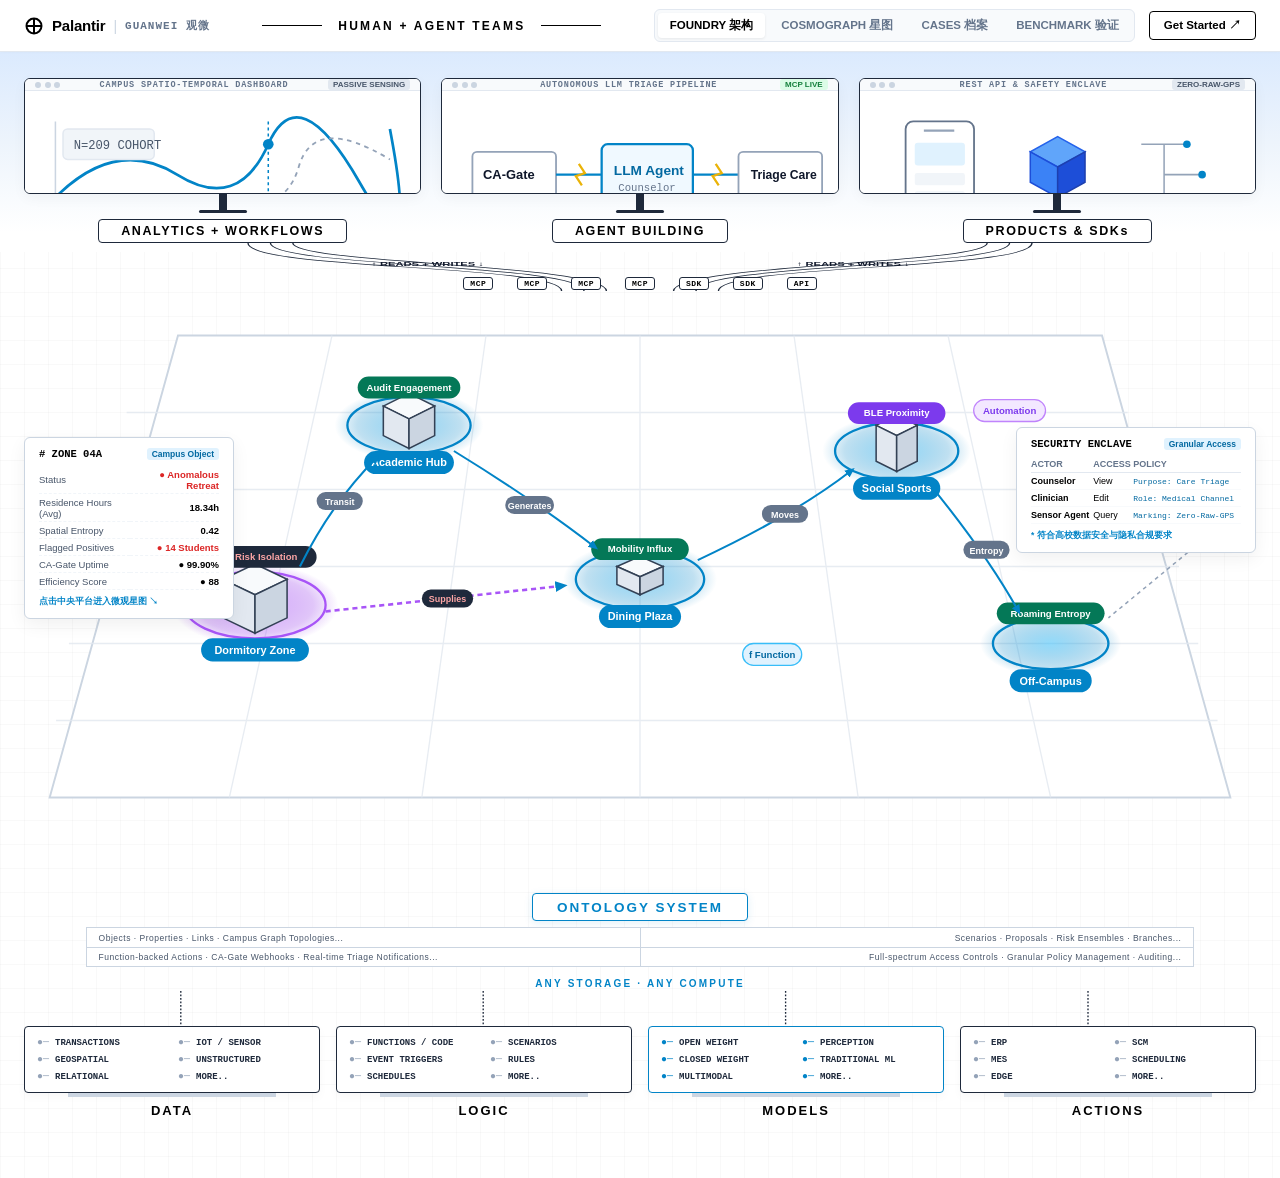
==== commit 64a46656: "1:1极致复刻 Palantir Foundry 架构与 Cosmograph 轨迹星图，彻底去除AI味与多余元素，修复星图加载与交互" ====
--- a/workbench-preview/index.html
+++ b/workbench-preview/index.html
@@ -3,8 +3,8 @@
 <head>
   <meta charset="UTF-8">
   <meta name="viewport" content="width=device-width, initial-scale=1.0">
-  <meta name="description" content="基于时空行为感知与多通道图增强的校园心理危机智能预警工作台">
-  <title>观微 · 校园心理时空智能预警工作台</title>
+  <meta name="description" content="基于 Palantir Foundry 架构与 Cosmograph 轨迹星图的校园心理危机智能预警工作台">
+  <title>Palantir Foundry × Cosmograph · 观微</title>
   <link rel="stylesheet" href="ui.css">
   <script defer src="data.js"></script>
   <script defer src="trajectories.js"></script>
@@ -13,379 +13,491 @@
   <script defer src="visuals.js"></script>
   <script defer src="app.js"></script>
 </head>
-<body class="mode-foundry">
-
-  <!-- ================= TOP GLOBAL NAVIGATION BAR ================= -->
-  <header class="global-navbar">
-    <div class="nav-brand">
-      <div class="brand-logo">
-        <svg width="22" height="22" viewBox="0 0 24 24" fill="none" stroke="currentColor" stroke-width="2">
-          <circle cx="12" cy="12" r="10"/>
-          <path d="M12 2a14.5 14.5 0 0 0 0 20 14.5 14.5 0 0 0 0-20"/>
-          <path d="M2 12h20"/>
-        </svg>
+<body class="theme-foundry">
+
+  <!-- ================= PALANTIR STYLE WHITE HEADER ================= -->
+  <header class="palantir-header">
+    <div class="palantir-brand">
+      <svg class="palantir-logo-icon" width="20" height="20" viewBox="0 0 24 24" fill="none" stroke="currentColor" stroke-width="2.4">
+        <circle cx="12" cy="12" r="9"/>
+        <path d="M12 3v18M3 12h18"/>
+      </svg>
+      <span class="palantir-logo-text">Palantir</span>
+      <span class="brand-divider">|</span>
+      <span class="research-brand-text">GUANWEI 观微</span>
+    </div>
+
+    <div class="palantir-center-ribbon">
+      <span class="ribbon-dash"></span>
+      <span class="ribbon-text">HUMAN + AGENT TEAMS</span>
+      <span class="ribbon-dash"></span>
+    </div>
+
+    <div class="palantir-nav-actions">
+      <div class="view-switcher-group">
+        <button type="button" class="view-switch-btn active" data-view="foundry">
+          <span>FOUNDRY 架构</span>
+        </button>
+        <button type="button" class="view-switch-btn" data-view="cosmograph" id="btn-top-cosmograph">
+          <span>COSMOGRAPH 星图</span>
+        </button>
+        <button type="button" class="view-switch-btn" data-view="cases">
+          <span>CASES 档案</span>
+        </button>
+        <button type="button" class="view-switch-btn" data-view="research">
+          <span>BENCHMARK 验证</span>
+        </button>
       </div>
-      <div class="brand-text">
-        <span class="brand-title">GUANWEI 观微</span>
-        <span class="brand-tag">校园心理时空态势工作台</span>
-      </div>
-    </div>
-
-    <!-- Mode / View Navigation Switcher -->
-    <nav class="nav-tabs" aria-label="视图模式切换">
-      <button type="button" class="tab-btn active" data-view="foundry" title="Palantir Foundry 风格顶层系统架构">
-        <svg width="15" height="15" viewBox="0 0 24 24" fill="none" stroke="currentColor" stroke-width="2">
-          <circle cx="12" cy="12" r="5"/><path d="M12 1v2m0 18v2M4.22 4.22l1.42 1.42m12.72 12.72 1.42 1.42M1 12h2m18 0h2M4.22 19.78l1.42-1.42M18.36 5.64l1.42-1.42"/>
-        </svg>
-        <span>顶层架构 (Foundry)</span>
-      </button>
-
-      <button type="button" class="tab-btn" data-view="cosmograph" title="Cosmograph 风格深空时空轨迹点云星图">
-        <svg width="15" height="15" viewBox="0 0 24 24" fill="none" stroke="currentColor" stroke-width="2">
-          <path d="M21 12.79A9 9 0 1 1 11.21 3 7 7 0 0 0 21 12.79z"/>
-        </svg>
-        <span>轨迹星图 (Cosmograph)</span>
-        <span class="pulse-dot"></span>
-      </button>
-
-      <button type="button" class="tab-btn" data-view="cases" title="209 名学生档案与大模型辅导员研判">
-        <svg width="15" height="15" viewBox="0 0 24 24" fill="none" stroke="currentColor" stroke-width="2">
-          <path d="M17 21v-2a4 4 0 0 0-4-4H5a4 4 0 0 0-4 4v2"/><circle cx="9" cy="7" r="4"/><path d="M23 21v-2a4 4 0 0 0-3-3.87M16 3.13a4 4 0 0 1 0 7.75"/>
-        </svg>
-        <span>个案研判 (Cases)</span>
-      </button>
-
-      <button type="button" class="tab-btn" data-view="research" title="MCH 多通道模型 5 折交叉验证指标">
-        <svg width="15" height="15" viewBox="0 0 24 24" fill="none" stroke="currentColor" stroke-width="2">
-          <path d="M18 20V10M12 20V4M6 20v-6"/>
-        </svg>
-        <span>实验基准 (Benchmark)</span>
-      </button>
-    </nav>
-
-    <!-- Top Right Stats & Actions -->
-    <div class="nav-meta">
-      <div class="meta-pill" title="基于真实大学体验研究数据集 (College Experience Study)">
-        <span class="indicator-green"></span>
-        <span>CES 真实队列 · 209 人</span>
-      </div>
-      <div class="meta-pill highlight" title="空间通道低阈值 (0.46) 阳性检出率">
-        <span>检出召回 73.8%</span>
-      </div>
-      <button type="button" class="quick-launch-btn" id="btn-dive-cosmograph" title="直接下钻进入 Cosmograph 深空轨迹点云">
-        <span>下钻星图</span>
-        <svg width="14" height="14" viewBox="0 0 24 24" fill="none" stroke="currentColor" stroke-width="2">
-          <path d="M7 17L17 7M7 7h10v10"/>
-        </svg>
+
+      <button type="button" class="btn-get-started" id="btn-quick-launch-star">
+        <span>Get Started ↗</span>
       </button>
     </div>
   </header>
 
 
   <!-- ================= VIEW 1: PALANTIR FOUNDRY ARCHITECTURE ================= -->
-  <main class="view-panel active" id="view-foundry" aria-label="Palantir 架构顶层全景">
-    <div class="foundry-container">
-      
-      <!-- Top Title Ribbon -->
-      <div class="foundry-ribbon">
-        <div class="ribbon-line"></div>
-        <div class="ribbon-badge">
-          <span class="ribbon-brand">PALANTIR FOUNDRY × GUANWEI ARCHITECTURE</span>
-          <span class="ribbon-sub">HUMAN + AGENT TEAMS · SPATIO-TEMPORAL ONTOLOGY</span>
-        </div>
-        <div class="ribbon-line"></div>
-      </div>
-
-      <!-- Tier 1: Three Architectural Application Panels -->
-      <div class="foundry-tier tier-top">
-        <!-- Panel 1: Analytics + Workflows -->
-        <div class="arch-card" id="card-analytics">
-          <div class="card-screen">
-            <div class="screen-header">
-              <span class="traffic-dots"><i></i><i></i><i></i></span>
-              <span class="screen-title">PASSIVE SENSING DASHBOARD</span>
-              <span class="screen-status">LIVE STREAM</span>
-            </div>
-            <div class="screen-mockup">
-              <svg class="mini-chart" viewBox="0 0 200 65" fill="none">
-                <path d="M0 45 Q 25 20, 50 35 T 100 25 T 150 40 T 200 15" stroke="#0284c7" stroke-width="2" fill="none"/>
-                <path d="M0 45 Q 25 20, 50 35 T 100 25 T 150 40 T 200 15 L 200 65 L 0 65 Z" fill="url(#grad-blue)" opacity="0.15"/>
-                <defs>
-                  <linearGradient id="grad-blue" x1="0" y1="0" x2="0" y2="1">
-                    <stop offset="0%" stop-color="#0284c7"/>
-                    <stop offset="100%" stop-color="#0284c7" stop-opacity="0"/>
-                  </linearGradient>
-                </defs>
-                <circle cx="100" cy="25" r="3" fill="#0284c7"/>
-                <line x1="100" y1="0" x2="100" y2="65" stroke="#0284c7" stroke-dasharray="2 2" opacity="0.5"/>
+  <main class="view-panel active" id="view-foundry" aria-label="Palantir Foundry 架构">
+    <div class="palantir-canvas">
+
+      <!-- Top Row: Three Monitor Displays -->
+      <section class="monitors-row">
+        
+        <!-- Monitor 1: Analytics + Workflows -->
+        <div class="monitor-wrapper">
+          <div class="monitor-screen">
+            <div class="screen-chrome">
+              <span class="dots"><i></i><i></i><i></i></span>
+              <span class="chrome-title">CAMPUS SPATIO-TEMPORAL DASHBOARD</span>
+              <span class="chrome-badge">PASSIVE SENSING</span>
+            </div>
+            <div class="screen-viewport">
+              <svg class="monitor-svg" viewBox="0 0 260 110">
+                <line x1="20" y1="90" x2="240" y2="90" stroke="#cbd5e1" stroke-width="1"/>
+                <line x1="20" y1="20" x2="20" y2="90" stroke="#cbd5e1" stroke-width="1"/>
+                <!-- Multi-modal trend lines -->
+                <path d="M 20 70 Q 60 30, 100 55 T 160 35 T 220 60 T 240 25" fill="none" stroke="#0284c7" stroke-width="1.8"/>
+                <path d="M 20 85 Q 70 65, 120 75 T 180 50 T 240 45" fill="none" stroke="#94a3b8" stroke-width="1.2" stroke-dasharray="3 3"/>
+                <circle cx="160" cy="35" r="3.5" fill="#0284c7"/>
+                <line x1="160" y1="20" x2="160" y2="90" stroke="#0284c7" stroke-width="1" stroke-dasharray="2 2"/>
+                <rect x="25" y="25" width="60" height="20" rx="3" fill="#f1f5f9" stroke="#e2e8f0"/>
+                <text x="32" y="38" font-size="8" fill="#475569" font-family="monospace">N=209 COHORT</text>
               </svg>
-              <div class="mini-metrics">
-                <div><span>全校日均驻留</span><strong>13.2h</strong></div>
-                <div><span>深夜解锁偏离</span><strong>+0.82σ</strong></div>
-                <div><span>高危关注漏斗</span><strong class="red-text">14 / 62</strong></div>
-              </div>
-            </div>
-          </div>
-          <div class="card-label">
+            </div>
+          </div>
+          <div class="monitor-stand"></div>
+          <div class="monitor-base"></div>
+          <div class="monitor-title-box">
             <h3>ANALYTICS + WORKFLOWS</h3>
-            <p>全周期被动感知大屏 · 辅导员多维驾驶舱</p>
-          </div>
-        </div>
-
-        <!-- Panel 2: Agent Building -->
-        <div class="arch-card highlight-card" id="card-agent">
-          <div class="card-screen">
-            <div class="screen-header">
-              <span class="traffic-dots"><i></i><i></i><i></i></span>
-              <span class="screen-title">MCP AGENT PIPELINE</span>
-              <span class="screen-status active">AUTONOMOUS</span>
-            </div>
-            <div class="screen-mockup agent-flow">
-              <div class="flow-node"><span>CA-Gate</span><small>置信度审计</small></div>
-              <div class="flow-arrow">➔</div>
-              <div class="flow-node center-node"><span>LLM Agent</span><small>辅导员研判</small></div>
-              <div class="flow-arrow">➔</div>
-              <div class="flow-node"><span>Intervention</span><small>阶梯关怀</small></div>
-            </div>
-          </div>
-          <div class="card-label">
+          </div>
+        </div>
+
+        <!-- Monitor 2: Agent Building -->
+        <div class="monitor-wrapper">
+          <div class="monitor-screen">
+            <div class="screen-chrome">
+              <span class="dots"><i></i><i></i><i></i></span>
+              <span class="chrome-title">AUTONOMOUS LLM TRIAGE PIPELINE</span>
+              <span class="chrome-badge live">MCP LIVE</span>
+            </div>
+            <div class="screen-viewport">
+              <svg class="monitor-svg" viewBox="0 0 260 110">
+                <!-- Circuit grid -->
+                <rect x="20" y="40" width="55" height="30" rx="3" fill="#ffffff" stroke="#94a3b8" stroke-width="1.2"/>
+                <text x="27" y="58" font-size="8.5" font-weight="700" fill="#0f172a" font-family="sans-serif">CA-Gate</text>
+                
+                <line x1="75" y1="55" x2="105" y2="55" stroke="#0284c7" stroke-width="1.5"/>
+                
+                <rect x="105" y="35" width="60" height="40" rx="4" fill="#f0f9ff" stroke="#0284c7" stroke-width="1.5"/>
+                <text x="113" y="55" font-size="9" font-weight="700" fill="#0369a1" font-family="sans-serif">LLM Agent</text>
+                <text x="116" y="66" font-size="7" fill="#64748b" font-family="monospace">Counselor</text>
+
+                <line x1="165" y1="55" x2="195" y2="55" stroke="#0284c7" stroke-width="1.5"/>
+
+                <rect x="195" y="40" width="55" height="30" rx="3" fill="#ffffff" stroke="#94a3b8" stroke-width="1.2"/>
+                <text x="203" y="58" font-size="8" font-weight="700" fill="#0f172a" font-family="sans-serif">Triage Care</text>
+
+                <!-- Lightning energy pulses -->
+                <path d="M 90 48 L 94 54 L 88 56 L 92 62" stroke="#eab308" stroke-width="1.5" fill="none"/>
+                <path d="M 180 48 L 184 54 L 178 56 L 182 62" stroke="#eab308" stroke-width="1.5" fill="none"/>
+              </svg>
+            </div>
+          </div>
+          <div class="monitor-stand"></div>
+          <div class="monitor-base"></div>
+          <div class="monitor-title-box">
             <h3>AGENT BUILDING</h3>
-            <p>心理危机智能体 · MCP 自监督推理管线</p>
-          </div>
-        </div>
-
-        <!-- Panel 3: Products & SDKs -->
-        <div class="arch-card" id="card-sdk">
-          <div class="card-screen">
-            <div class="screen-header">
-              <span class="traffic-dots"><i></i><i></i><i></i></span>
-              <span class="screen-title">API & SAFETY SANDBOX</span>
-              <span class="screen-status">PROTECTED</span>
-            </div>
-            <div class="screen-mockup sdk-grid">
-              <div class="sdk-badge"><code>POST /v1/triage</code></div>
-              <div class="sdk-badge"><code>GET /v1/student/{id}</code></div>
-              <div class="sdk-badge"><code>CA-Gate SDK v2.4</code></div>
-              <div class="sdk-badge"><code>Zero-Raw-GPS Safe</code></div>
-            </div>
-          </div>
-          <div class="card-label">
+          </div>
+        </div>
+
+        <!-- Monitor 3: Products & SDKs -->
+        <div class="monitor-wrapper">
+          <div class="monitor-screen">
+            <div class="screen-chrome">
+              <span class="dots"><i></i><i></i><i></i></span>
+              <span class="chrome-title">REST API & SAFETY ENCLAVE</span>
+              <span class="chrome-badge">ZERO-RAW-GPS</span>
+            </div>
+            <div class="screen-viewport">
+              <svg class="monitor-svg" viewBox="0 0 260 110">
+                <!-- Mobile Mockup -->
+                <rect x="30" y="20" width="45" height="75" rx="5" fill="#ffffff" stroke="#64748b" stroke-width="1.2"/>
+                <line x1="42" y1="26" x2="62" y2="26" stroke="#94a3b8" stroke-width="1.5"/>
+                <rect x="36" y="34" width="33" height="15" rx="2" fill="#e0f2fe"/>
+                <rect x="36" y="54" width="33" height="8" rx="1.5" fill="#f1f5f9"/>
+                <rect x="36" y="66" width="33" height="8" rx="1.5" fill="#f1f5f9"/>
+
+                <!-- Isometric 3D Security Cube -->
+                <g transform="translate(130, 50)">
+                  <polygon points="0,-20 18,-10 0,0 -18,-10" fill="#60a5fa" stroke="#2563eb" stroke-width="1"/>
+                  <polygon points="-18,-10 0,0 0,20 -18,10" fill="#3b82f6" stroke="#1d4ed8" stroke-width="1"/>
+                  <polygon points="18,-10 0,0 0,20 18,10" fill="#1d4ed8" stroke="#1e40af" stroke-width="1"/>
+                </g>
+
+                <!-- API Hierarchy Tree -->
+                <line x1="185" y1="35" x2="215" y2="35" stroke="#94a3b8" stroke-width="1"/>
+                <line x1="200" y1="35" x2="200" y2="80" stroke="#94a3b8" stroke-width="1"/>
+                <line x1="200" y1="55" x2="225" y2="55" stroke="#94a3b8" stroke-width="1"/>
+                <line x1="200" y1="80" x2="235" y2="80" stroke="#94a3b8" stroke-width="1"/>
+                <circle cx="215" cy="35" r="2.5" fill="#0284c7"/>
+                <circle cx="225" cy="55" r="2.5" fill="#0284c7"/>
+                <circle cx="235" cy="80" r="2.5" fill="#0284c7"/>
+              </svg>
+            </div>
+          </div>
+          <div class="monitor-stand"></div>
+          <div class="monitor-base"></div>
+          <div class="monitor-title-box">
             <h3>PRODUCTS & SDKs</h3>
-            <p>学工中台标准接口 · 隐私安全隔离沙箱</p>
-          </div>
-        </div>
-      </div>
-
-      <!-- Connecting Bus 1 (Vector Cables) -->
-      <div class="foundry-bus bus-top">
-        <svg viewBox="0 0 1000 60" preserveAspectRatio="none">
-          <path d="M 170 0 C 170 30, 480 30, 480 60" stroke="#cbd5e1" stroke-width="1.5" stroke-dasharray="4 4" fill="none"/>
-          <path d="M 500 0 L 500 60" stroke="#0284c7" stroke-width="2" fill="none"/>
-          <path d="M 830 0 C 830 30, 520 30, 520 60" stroke="#cbd5e1" stroke-width="1.5" stroke-dasharray="4 4" fill="none"/>
-          <text x="320" y="28" fill="#64748b" font-size="11" font-weight="600" letter-spacing="1">↑ READS + WRITES ↓</text>
-          <text x="610" y="28" fill="#64748b" font-size="11" font-weight="600" letter-spacing="1">↑ MCP PROTOCOL ↓</text>
+          </div>
+        </div>
+
+      </section>
+
+      <!-- Connecting Cables Fanning Downward -->
+      <section class="cables-fanning">
+        <svg viewBox="0 0 1100 80" preserveAspectRatio="none">
+          <!-- Left side cables -->
+          <path d="M 200 0 C 200 45, 480 35, 480 80" stroke="#1e293b" stroke-width="1.2" fill="none"/>
+          <path d="M 220 0 C 220 40, 500 35, 500 80" stroke="#1e293b" stroke-width="1.2" fill="none"/>
+          <path d="M 240 0 C 240 35, 520 35, 520 80" stroke="#1e293b" stroke-width="1.2" fill="none"/>
+          <!-- Right side cables -->
+          <path d="M 900 0 C 900 45, 620 35, 620 80" stroke="#1e293b" stroke-width="1.2" fill="none"/>
+          <path d="M 880 0 C 880 40, 600 35, 600 80" stroke="#1e293b" stroke-width="1.2" fill="none"/>
+          <path d="M 860 0 C 860 35, 580 35, 580 80" stroke="#1e293b" stroke-width="1.2" fill="none"/>
+          <!-- Cable labels -->
+          <text x="310" y="38" font-size="10" font-weight="700" fill="#0f172a" font-family="sans-serif">↑ READS + WRITES ↓</text>
+          <text x="690" y="38" font-size="10" font-weight="700" fill="#0f172a" font-family="sans-serif">↑ READS + WRITES ↓</text>
         </svg>
-      </div>
-
-      <!-- Tier 2: The Core Isometric Platform: ONTOLOGY SYSTEM -->
-      <div class="foundry-tier tier-ontology">
-        <div class="ontology-stage">
-          
-          <!-- Left Floating Zone Card -->
-          <div class="floating-card left-card">
-            <div class="float-header">
-              <span class="card-pin">#ZONE 04A</span>
-              <span class="badge-tag live">LIVE 实时分析</span>
-            </div>
-            <div class="float-title">南区宿舍生活区 (Dormitory Hub)</div>
-            <div class="float-rows">
-              <div class="row"><span>当前状态</span><strong class="warn">● 异常滞留高聚</strong></div>
-              <div class="row"><span>群体日均驻留</span><strong>13.82 小时</strong></div>
-              <div class="row"><span>空间转移熵</span><strong>0.42 (低熵停滞)</strong></div>
-              <div class="row"><span>预警关联个体</span><strong class="red-text">14 份高危 / 62 份中危</strong></div>
-              <div class="row"><span>数据充分率</span><strong>95.2% (CA-Gate)</strong></div>
-            </div>
-            <div class="float-actions">
-              <button type="button" class="btn-zone-filter" data-zone="dorm">在星图中定位该簇 ↗</button>
-            </div>
-          </div>
-
-          <!-- Central 2.5D Isometric Campus Ontology Surface -->
-          <div class="ontology-isometric-board" id="ontology-board">
-            <div class="isometric-grid-surface">
-              <!-- Animated Grid Background -->
-              <div class="grid-mesh"></div>
-
-              <!-- Campus Nodes in 2.5D Space -->
-              <div class="iso-node node-dorm" data-zone="dorm" title="南区宿舍生活区">
-                <div class="node-icon">🏢</div>
-                <div class="node-name">宿舍生活区</div>
-                <div class="node-sub">Dormitory Zone</div>
-                <div class="node-ring pulse-purple"></div>
-              </div>
-
-              <div class="iso-node node-library" data-zone="library" title="图文信息中心与教学楼">
-                <div class="node-icon">📚</div>
-                <div class="node-name">图文教学中心</div>
-                <div class="node-sub">Academic Hub</div>
-                <div class="node-ring pulse-yellow"></div>
-              </div>
-
-              <div class="iso-node node-canteen" data-zone="canteen" title="生活广场与餐饮中心">
-                <div class="node-icon">🍲</div>
-                <div class="node-name">生活餐饮广场</div>
-                <div class="node-sub">Dining & Services</div>
-                <div class="node-ring pulse-blue"></div>
-              </div>
-
-              <div class="iso-node node-sports" data-zone="sports" title="文体运动中心与操场">
-                <div class="node-icon">🏃</div>
-                <div class="node-name">文体运动中心</div>
-                <div class="node-sub">Social & Sports</div>
-                <div class="node-ring pulse-yellow"></div>
-              </div>
-
-              <div class="iso-node node-offcampus" data-zone="offcampus" title="校外漫游区">
-                <div class="node-icon">🧭</div>
-                <div class="node-name">校外漫游带</div>
-                <div class="node-sub">Off-Campus Entropy</div>
-                <div class="node-ring pulse-blue"></div>
-              </div>
-
-              <!-- Connecting Energy Links in 2.5D -->
-              <svg class="iso-links" viewBox="0 0 600 350">
-                <line x1="160" y1="200" x2="300" y2="120" stroke="#0284c7" stroke-width="2" stroke-dasharray="6 4" class="anim-dash"/>
-                <line x1="300" y1="120" x2="460" y2="190" stroke="#0284c7" stroke-width="2" stroke-dasharray="6 4" class="anim-dash"/>
-                <line x1="160" y1="200" x2="310" y2="270" stroke="#a855f7" stroke-width="2.5" stroke-dasharray="6 4" class="anim-dash"/>
-                <line x1="310" y1="270" x2="460" y2="190" stroke="#0284c7" stroke-width="2" stroke-dasharray="6 4" class="anim-dash"/>
-                <line x1="460" y1="190" x2="520" y2="80" stroke="#cbd5e1" stroke-width="1.5" stroke-dasharray="4 4"/>
-              </svg>
-
-              <!-- Central Dive Portal: The bridge to Cosmograph -->
-              <div class="iso-portal-box" id="portal-dive">
-                <div class="portal-halo"></div>
-                <div class="portal-content">
-                  <div class="portal-badge">⚡ COSMOGRAPH WEBGL 引擎</div>
-                  <h4 class="portal-title">下钻微观时空轨迹星图</h4>
-                  <p class="portal-desc">展开 209 人 · 11,850 真实时空滞留点云深空全景</p>
-                  <button type="button" class="btn-dive-nebula">
-                    <span>立即进入轨迹星图</span>
-                    <svg width="16" height="16" viewBox="0 0 24 24" fill="none" stroke="currentColor" stroke-width="2.5">
-                      <circle cx="12" cy="12" r="10"/><path d="m10 8 4 4-4 4"/>
-                    </svg>
-                  </button>
-                </div>
-              </div>
-
-            </div>
-          </div>
-
-          <!-- Right Floating Access Control Card -->
-          <div class="floating-card right-card">
-            <div class="float-header">
-              <span class="card-pin">SECURITY</span>
-              <span class="badge-tag safe">PRIVACY GUARD</span>
-            </div>
-            <div class="float-title">三级权限与去标识化防护</div>
-            <div class="policy-table">
-              <div class="p-row head"><span>角色</span><span>访问范围</span><span>脱敏策略</span></div>
-              <div class="p-row"><span>辅导员</span><span class="scope">去标识化评分</span><span class="sec">匿名 UID / 行为偏差</span></div>
-              <div class="p-row"><span>心理中心</span><span class="scope">高危研判报告</span><span class="sec">绿色通道 / 医生密匙</span></div>
-              <div class="p-row"><span>学工处</span><span class="scope">宏观态势大屏</span><span class="sec">群体聚集 / 无个体隐私</span></div>
-              <div class="p-row"><span>底层存储</span><span class="scope">无原始轨迹</span><span class="sec">仅存空间转移熵特征</span></div>
-            </div>
-            <div class="float-footer-note">
-              <span>* 严格遵守《数据安全法》与高校隐私合规规范</span>
-            </div>
-          </div>
-
-        </div>
-
-        <!-- Base Platform Banner -->
-        <div class="ontology-platform-banner">
-          <div class="banner-pill">OBJECTS · PROPERTIES · GRAPH TOPOLOGIES · CA-GATE AUDITED</div>
-          <div class="banner-title">ANY SENSING STREAM · ANY FEDERATED COMPUTE</div>
-        </div>
-      </div>
-
-      <!-- Connecting Bus 2 (Vector Cables) -->
-      <div class="foundry-bus bus-bottom">
-        <svg viewBox="0 0 1000 50" preserveAspectRatio="none">
-          <line x1="125" y1="0" x2="125" y2="50" stroke="#94a3b8" stroke-width="1.5" stroke-dasharray="3 3"/>
-          <line x1="375" y1="0" x2="375" y2="50" stroke="#94a3b8" stroke-width="1.5" stroke-dasharray="3 3"/>
-          <line x1="625" y1="0" x2="625" y2="50" stroke="#94a3b8" stroke-width="1.5" stroke-dasharray="3 3"/>
-          <line x1="875" y1="0" x2="875" y2="50" stroke="#94a3b8" stroke-width="1.5" stroke-dasharray="3 3"/>
+        <div class="mcp-badges-row">
+          <span class="mcp-pill">MCP</span>
+          <span class="mcp-pill">MCP</span>
+          <span class="mcp-pill">MCP</span>
+          <span class="mcp-pill">MCP</span>
+          <span class="mcp-pill">SDK</span>
+          <span class="mcp-pill">SDK</span>
+          <span class="mcp-pill">API</span>
+        </div>
+      </section>
+
+      <!-- Center: The 2.5D Isometric ONTOLOGY SYSTEM Platform -->
+      <section class="ontology-master-stage" id="ontology-master-stage" title="点击下钻进入 Cosmograph 深空轨迹星图">
+        
+        <!-- Left Floating Card: # ZONE 04A (Dormitory) -->
+        <div class="palantir-float-card card-left">
+          <div class="f-card-header">
+            <span class="f-card-tag"># ZONE 04A</span>
+            <span class="f-card-pill-blue">Campus Object</span>
+          </div>
+          <table class="f-card-table">
+            <tr><td>Status</td><td class="bold red-dot">● Anomalous Retreat</td></tr>
+            <tr><td>Residence Hours (Avg)</td><td class="bold">18.34h</td></tr>
+            <tr><td>Spatial Entropy</td><td class="bold">0.42</td></tr>
+            <tr><td>Flagged Positives</td><td class="bold red-dot">● 14 Students</td></tr>
+            <tr><td>CA-Gate Uptime</td><td class="bold">● 99.90%</td></tr>
+            <tr><td>Efficiency Score</td><td class="bold">● 88</td></tr>
+          </table>
+          <div class="f-card-hint">
+            <span>点击中央平台进入微观星图 ↘</span>
+          </div>
+        </div>
+
+        <!-- The 2.5D Isometric Platform SVG Drawing -->
+        <div class="isometric-canvas-wrap">
+          <svg class="isometric-svg" viewBox="0 0 960 480">
+            <defs>
+              <!-- Blue circular halo gradient -->
+              <radialGradient id="node-halo" cx="50%" cy="50%" r="50%">
+                <stop offset="0%" stop-color="#38bdf8" stop-opacity="0.55"/>
+                <stop offset="70%" stop-color="#0284c7" stop-opacity="0.25"/>
+                <stop offset="100%" stop-color="#0284c7" stop-opacity="0"/>
+              </radialGradient>
+              <radialGradient id="node-halo-purple" cx="50%" cy="50%" r="50%">
+                <stop offset="0%" stop-color="#c084fc" stop-opacity="0.6"/>
+                <stop offset="70%" stop-color="#9333ea" stop-opacity="0.28"/>
+                <stop offset="100%" stop-color="#9333ea" stop-opacity="0"/>
+              </radialGradient>
+              <!-- Arrow marker -->
+              <marker id="arrow-blue" viewBox="0 0 10 10" refX="5" refY="5" markerWidth="6" markerHeight="6" orient="auto-start-reverse">
+                <path d="M 0 1.5 L 8 5 L 0 8.5 z" fill="#0284c7"/>
+              </marker>
+            </defs>
+
+            <!-- 2.5D Isometric Diamond Grid Platform -->
+            <polygon points="120,30 840,30 940,390 20,390" fill="#ffffff" stroke="#cbd5e1" stroke-width="1.5"/>
+            <!-- Grid lines -->
+            <g stroke="#e2e8f0" stroke-width="1" opacity="0.8">
+              <line x1="80" y1="90" x2="860" y2="90"/>
+              <line x1="60" y1="150" x2="880" y2="150"/>
+              <line x1="45" y1="210" x2="900" y2="210"/>
+              <line x1="35" y1="270" x2="915" y2="270"/>
+              <line x1="25" y1="330" x2="930" y2="330"/>
+              <!-- Cross isometric lines -->
+              <line x1="240" y1="30" x2="160" y2="390"/>
+              <line x1="360" y1="30" x2="310" y2="390"/>
+              <line x1="480" y1="30" x2="480" y2="390"/>
+              <line x1="600" y1="30" x2="650" y2="390"/>
+              <line x1="720" y1="30" x2="800" y2="390"/>
+            </g>
+
+            <!-- ================= ISOMETRIC NODES & VECTOR OBJECTS ================= -->
+
+            <!-- Node 1: Dormitory Zone (South Living Block - High Risk Retreat) -->
+            <g transform="translate(180, 240)">
+              <!-- Glowing blue/purple ring -->
+              <ellipse cx="0" cy="0" rx="65" ry="32" fill="url(#node-halo-purple)"/>
+              <ellipse cx="0" cy="0" rx="55" ry="26" fill="none" stroke="#a855f7" stroke-width="1.8"/>
+              <!-- Isometric building drawing -->
+              <polygon points="-25,-20 0,-32 25,-20 0,-8" fill="#f8fafc" stroke="#334155" stroke-width="1.2"/>
+              <polygon points="-25,-20 0,-8 0,22 -25,10" fill="#e2e8f0" stroke="#334155" stroke-width="1.2"/>
+              <polygon points="25,-20 0,-8 0,22 25,10" fill="#cbd5e1" stroke="#334155" stroke-width="1.2"/>
+              <!-- Pill badge -->
+              <rect x="-42" y="26" width="84" height="18" rx="9" fill="#0284c7"/>
+              <text x="0" y="38" font-size="8.5" font-weight="700" fill="#ffffff" text-anchor="middle">Dormitory Zone</text>
+              <rect x="-48" y="-46" width="96" height="17" rx="8.5" fill="#1e293b"/>
+              <text x="0" y="-35" font-size="7.5" font-weight="700" fill="#fca5a5" text-anchor="middle">Flag Risk Isolation</text>
+            </g>
+
+            <!-- Node 2: Library & Academic Hub (North Academic Center) -->
+            <g transform="translate(300, 100)">
+              <ellipse cx="0" cy="0" rx="58" ry="28" fill="url(#node-halo)"/>
+              <ellipse cx="0" cy="0" rx="48" ry="22" fill="none" stroke="#0284c7" stroke-width="1.8"/>
+              <!-- Isometric library racks -->
+              <polygon points="-20,-15 0,-25 20,-15 0,-5" fill="#f8fafc" stroke="#334155" stroke-width="1.2"/>
+              <polygon points="-20,-15 0,-5 0,18 -20,8" fill="#e2e8f0" stroke="#334155" stroke-width="1.2"/>
+              <polygon points="20,-15 0,-5 0,18 20,8" fill="#cbd5e1" stroke="#334155" stroke-width="1.2"/>
+              <rect x="-35" y="20" width="70" height="18" rx="9" fill="#0284c7"/>
+              <text x="0" y="32" font-size="8.5" font-weight="700" fill="#ffffff" text-anchor="middle">Academic Hub</text>
+              <rect x="-40" y="-38" width="80" height="17" rx="8.5" fill="#047857"/>
+              <text x="0" y="-27" font-size="7.5" font-weight="700" fill="#ffffff" text-anchor="middle">Audit Engagement</text>
+            </g>
+
+            <!-- Node 3: Dining & Services Hub (Canteen & Social Plaza) -->
+            <g transform="translate(480, 220)">
+              <ellipse cx="0" cy="0" rx="60" ry="29" fill="url(#node-halo)"/>
+              <ellipse cx="0" cy="0" rx="50" ry="23" fill="none" stroke="#0284c7" stroke-width="1.8"/>
+              <!-- Delivery vans / vans drawing -->
+              <polygon points="-18,-10 0,-18 18,-10 0,-2" fill="#f8fafc" stroke="#334155" stroke-width="1.2"/>
+              <polygon points="-18,-10 0,-2 0,12 -18,4" fill="#e2e8f0" stroke="#334155" stroke-width="1.2"/>
+              <polygon points="18,-10 0,-2 0,12 18,4" fill="#cbd5e1" stroke="#334155" stroke-width="1.2"/>
+              <rect x="-32" y="20" width="64" height="18" rx="9" fill="#0284c7"/>
+              <text x="0" y="32" font-size="8.5" font-weight="700" fill="#ffffff" text-anchor="middle">Dining Plaza</text>
+              <rect x="-38" y="-32" width="76" height="17" rx="8.5" fill="#047857"/>
+              <text x="0" y="-21" font-size="7.5" font-weight="700" fill="#ffffff" text-anchor="middle">Mobility Influx</text>
+            </g>
+
+            <!-- Node 4: Sports & Social Hub -->
+            <g transform="translate(680, 120)">
+              <ellipse cx="0" cy="0" rx="58" ry="28" fill="url(#node-halo)"/>
+              <ellipse cx="0" cy="0" rx="48" ry="22" fill="none" stroke="#0284c7" stroke-width="1.8"/>
+              <!-- Office towers / Stadium -->
+              <polygon points="-16,-20 0,-28 16,-20 0,-12" fill="#f8fafc" stroke="#334155" stroke-width="1.2"/>
+              <polygon points="-16,-20 0,-12 0,16 -16,8" fill="#e2e8f0" stroke="#334155" stroke-width="1.2"/>
+              <polygon points="16,-20 0,-12 0,16 16,8" fill="#cbd5e1" stroke="#334155" stroke-width="1.2"/>
+              <rect x="-34" y="20" width="68" height="18" rx="9" fill="#0284c7"/>
+              <text x="0" y="32" font-size="8.5" font-weight="700" fill="#ffffff" text-anchor="middle">Social Sports</text>
+              <rect x="-38" y="-38" width="76" height="17" rx="8.5" fill="#7c3aed"/>
+              <text x="0" y="-27" font-size="7.5" font-weight="700" fill="#ffffff" text-anchor="middle">BLE Proximity</text>
+            </g>
+
+            <!-- Node 5: Off-Campus & Entropy Hub -->
+            <g transform="translate(800, 270)">
+              <ellipse cx="0" cy="0" rx="55" ry="26" fill="url(#node-halo)"/>
+              <ellipse cx="0" cy="0" rx="45" ry="20" fill="none" stroke="#0284c7" stroke-width="1.8"/>
+              <rect x="-32" y="20" width="64" height="18" rx="9" fill="#0284c7"/>
+              <text x="0" y="32" font-size="8.5" font-weight="700" fill="#ffffff" text-anchor="middle">Off-Campus</text>
+              <rect x="-42" y="-32" width="84" height="17" rx="8.5" fill="#047857"/>
+              <text x="0" y="-21" font-size="7.5" font-weight="700" fill="#ffffff" text-anchor="middle">Roaming Entropy</text>
+            </g>
+
+            <!-- Directed Connecting Links with Labels -->
+            <!-- Dorm -> Academic -->
+            <path d="M 215 210 Q 240 160, 275 125" stroke="#0284c7" stroke-width="1.6" fill="none" marker-end="url(#arrow-blue)"/>
+            <rect x="228" y="152" width="36" height="14" rx="7" fill="#64748b"/>
+            <text x="246" y="162" font-size="7" font-weight="700" fill="#ffffff" text-anchor="middle">Transit</text>
+
+            <!-- Academic -> Dining -->
+            <path d="M 335 120 Q 400 160, 445 195" stroke="#0284c7" stroke-width="1.6" fill="none" marker-end="url(#arrow-blue)"/>
+            <rect x="375" y="155" width="38" height="14" rx="7" fill="#64748b"/>
+            <text x="394" y="165" font-size="7" font-weight="700" fill="#ffffff" text-anchor="middle">Generates</text>
+
+            <!-- Dorm -> Dining -->
+            <path d="M 235 245 L 420 225" stroke="#a855f7" stroke-width="2" stroke-dasharray="4 3" fill="none" marker-end="url(#arrow-blue)"/>
+            <rect x="310" y="228" width="40" height="14" rx="7" fill="#1e293b"/>
+            <text x="330" y="238" font-size="7" font-weight="700" fill="#fca5a5" text-anchor="middle">Supplies</text>
+
+            <!-- Dining -> Sports -->
+            <path d="M 525 205 Q 600 170, 645 135" stroke="#0284c7" stroke-width="1.6" fill="none" marker-end="url(#arrow-blue)"/>
+            <rect x="575" y="162" width="36" height="14" rx="7" fill="#64748b"/>
+            <text x="593" y="172" font-size="7" font-weight="700" fill="#ffffff" text-anchor="middle">Moves</text>
+
+            <!-- Sports -> Off-Campus -->
+            <path d="M 705 145 Q 750 200, 775 245" stroke="#0284c7" stroke-width="1.6" fill="none" marker-end="url(#arrow-blue)"/>
+            <rect x="732" y="190" width="36" height="14" rx="7" fill="#64748b"/>
+            <text x="750" y="200" font-size="7" font-weight="700" fill="#ffffff" text-anchor="middle">Entropy</text>
+
+            <!-- Function Pills -->
+            <rect x="110" y="150" width="46" height="17" rx="8.5" fill="#e0f2fe" stroke="#38bdf8"/>
+            <text x="133" y="161" font-size="7.5" font-weight="700" fill="#0369a1" text-anchor="middle">f Function</text>
+
+            <rect x="560" y="270" width="46" height="17" rx="8.5" fill="#e0f2fe" stroke="#38bdf8"/>
+            <text x="583" y="281" font-size="7.5" font-weight="700" fill="#0369a1" text-anchor="middle">f Function</text>
+
+            <rect x="740" y="80" width="56" height="17" rx="8.5" fill="#f3e8ff" stroke="#c084fc"/>
+            <text x="768" y="91" font-size="7.5" font-weight="700" fill="#7c3aed" text-anchor="middle">Automation</text>
+
+            <!-- Dotted connecting lines from cards into the nodes -->
+            <path d="M 30 250 L 125 240" stroke="#94a3b8" stroke-width="1.2" stroke-dasharray="3 3" fill="none"/>
+            <path d="M 930 180 L 845 250" stroke="#94a3b8" stroke-width="1.2" stroke-dasharray="3 3" fill="none"/>
+          </svg>
+
+          <!-- Hover Overlay Prompt to dive into Cosmograph -->
+          <div class="stage-hover-overlay">
+            <div class="hover-portal-badge">
+              <span>⚡ CLICK TO DIVE INTO COSMOGRAPH STAR MAP ↘</span>
+            </div>
+          </div>
+        </div>
+
+        <!-- Right Floating Card: Granular Access Controls -->
+        <div class="palantir-float-card card-right">
+          <div class="f-card-header">
+            <span class="f-card-tag">SECURITY ENCLAVE</span>
+            <span class="f-card-pill-blue">Granular Access</span>
+          </div>
+          <table class="access-table">
+            <thead>
+              <tr><th>ACTOR</th><th>ACCESS</th><th>POLICY</th></tr>
+            </thead>
+            <tbody>
+              <tr><td class="bold">Counselor</td><td>View</td><td class="policy-tag">Purpose: Care Triage</td></tr>
+              <tr><td class="bold">Clinician</td><td>Edit</td><td class="policy-tag">Role: Medical Channel</td></tr>
+              <tr><td class="bold">Sensor Agent</td><td>Query</td><td class="policy-tag">Marking: Zero-Raw-GPS</td></tr>
+            </tbody>
+          </table>
+          <div class="f-card-hint">
+            <span>* 符合高校数据安全与隐私合规要求</span>
+          </div>
+        </div>
+
+        <!-- Slab Center Bottom: [ ONTOLOGY SYSTEM ] and Platform Slabs -->
+        <div class="ontology-platform-slabs">
+          <div class="ontology-title-pill">
+            <span>ONTOLOGY SYSTEM</span>
+          </div>
+          <div class="slab-layer slab-1">
+            <div class="slab-col left">Objects · Properties · Links · Campus Graph Topologies...</div>
+            <div class="slab-col right">Scenarios · Proposals · Risk Ensembles · Branches...</div>
+          </div>
+          <div class="slab-layer slab-2">
+            <div class="slab-col left">Function-backed Actions · CA-Gate Webhooks · Real-time Triage Notifications...</div>
+            <div class="slab-col right">Full-spectrum Access Controls · Granular Policy Management · Auditing...</div>
+          </div>
+          <div class="slab-footer-caption">
+            <span>ANY STORAGE · ANY COMPUTE</span>
+          </div>
+        </div>
+
+      </section>
+
+      <!-- Connecting Bus Cables Downward -->
+      <section class="cables-to-base">
+        <svg viewBox="0 0 1100 40" preserveAspectRatio="none">
+          <line x1="140" y1="0" x2="140" y2="40" stroke="#1e293b" stroke-width="1.2" stroke-dasharray="2 2"/>
+          <line x1="410" y1="0" x2="410" y2="40" stroke="#1e293b" stroke-width="1.2" stroke-dasharray="2 2"/>
+          <line x1="680" y1="0" x2="680" y2="40" stroke="#1e293b" stroke-width="1.2" stroke-dasharray="2 2"/>
+          <line x1="950" y1="0" x2="950" y2="40" stroke="#1e293b" stroke-width="1.2" stroke-dasharray="2 2"/>
         </svg>
-      </div>
-
-      <!-- Tier 3: Four Foundation Pillars (DATA, LOGIC, MODELS, ACTIONS) -->
-      <div class="foundry-tier tier-bottom">
+      </section>
+
+      <!-- Bottom Row: Four Foundation Chassis Units (DATA, LOGIC, MODELS, ACTIONS) -->
+      <section class="chassis-row">
         
-        <!-- Box 1: DATA -->
-        <div class="foundation-box" id="box-data">
-          <div class="box-head">
-            <span class="box-tag">INPUT</span>
-            <h4>DATA</h4>
-          </div>
-          <p class="box-subtitle">被动多模态感知流</p>
-          <div class="box-switches">
-            <label class="switch-item"><input type="checkbox" checked disabled><span>WiFi BSSID/AP 接入日志</span></label>
-            <label class="switch-item"><input type="checkbox" checked disabled><span>GPS 空间聚类停留点</span></label>
-            <label class="switch-item"><input type="checkbox" checked disabled><span>手机屏幕亮起与解锁频次</span></label>
-            <label class="switch-item"><input type="checkbox" checked disabled><span>蓝牙 BLE 邻近社交接触</span></label>
-            <label class="switch-item"><input type="checkbox" checked disabled><span>加速度计日常步态运动</span></label>
-          </div>
-        </div>
-
-        <!-- Box 2: LOGIC -->
-        <div class="foundation-box" id="box-logic">
-          <div class="box-head">
-            <span class="box-tag">AUDIT</span>
-            <h4>LOGIC</h4>
-          </div>
-          <p class="box-subtitle">特征拓扑与增强逻辑</p>
-          <div class="box-switches">
-            <label class="switch-item highlight-switch"><input type="checkbox" checked disabled><span>★ CA-Gate 置信度审计门控</span></label>
-            <label class="switch-item"><input type="checkbox" checked disabled><span>时空转移图高斯扩散模糊</span></label>
-            <label class="switch-item"><input type="checkbox" checked disabled><span>次要功能区节点随机掩码</span></label>
-            <label class="switch-item"><input type="checkbox" checked disabled><span>校园往返路径对称对偶增强</span></label>
-            <label class="switch-item"><input type="checkbox" checked disabled><span>空间驻留熵动态衰减提取</span></label>
-          </div>
-        </div>
-
-        <!-- Box 3: MODELS -->
-        <div class="foundation-box highlight-box" id="box-models">
-          <div class="box-head">
-            <span class="box-tag">FUSION</span>
-            <h4>MODELS</h4>
-          </div>
-          <p class="box-subtitle">MCH 多通道协同架构</p>
-          <div class="box-switches">
-            <label class="switch-item"><input type="checkbox" checked disabled><span>Ch1: 时序自监督对比增强</span></label>
-            <label class="switch-item"><input type="checkbox" checked disabled><span>Ch2: 校园时空图拓扑增强</span></label>
-            <label class="switch-item"><input type="checkbox" checked disabled><span>Ch3: 潜表型协同过滤SVD分解</span></label>
-            <label class="switch-item highlight-switch"><input type="checkbox" checked disabled><span>★ 严格 5 折 Stratified 交叉验证</span></label>
-            <label class="switch-item"><input type="checkbox" checked disabled><span>检出召回率 73.8% (@ 0.46)</span></label>
-          </div>
-        </div>
-
-        <!-- Box 4: ACTIONS -->
-        <div class="foundation-box" id="box-actions">
-          <div class="box-head">
-            <span class="box-tag">OUTPUT</span>
-            <h4>ACTIONS</h4>
-          </div>
-          <p class="box-subtitle">阶梯分级协同干预</p>
-          <div class="box-switches">
-            <label class="switch-item"><input type="checkbox" checked disabled><span>辅导员一对一非侵入性关怀</span></label>
-            <label class="switch-item"><input type="checkbox" checked disabled><span>心理咨询中心医疗绿色通道</span></label>
-            <label class="switch-item"><input type="checkbox" checked disabled><span>院系宿管网格化生活排查</span></label>
-            <label class="switch-item"><input type="checkbox" checked disabled><span>学业预警与朋辈互助陪伴</span></label>
-            <label class="switch-item"><input type="checkbox" checked disabled><span>全流程跟进记录闭环存证</span></label>
-          </div>
-        </div>
-
-      </div>
+        <!-- Chassis 1: DATA -->
+        <div class="chassis-wrapper">
+          <div class="chassis-box">
+            <div class="chassis-switches-grid">
+              <div class="chassis-item"><span class="toggle-icon">●─</span><span class="label">TRANSACTIONS</span></div>
+              <div class="chassis-item"><span class="toggle-icon">●─</span><span class="label">IOT / SENSOR</span></div>
+              <div class="chassis-item"><span class="toggle-icon">●─</span><span class="label">GEOSPATIAL</span></div>
+              <div class="chassis-item"><span class="toggle-icon">●─</span><span class="label">UNSTRUCTURED</span></div>
+              <div class="chassis-item"><span class="toggle-icon">●─</span><span class="label">RELATIONAL</span></div>
+              <div class="chassis-item"><span class="toggle-icon">●─</span><span class="label">MORE..</span></div>
+            </div>
+          </div>
+          <div class="chassis-legs"></div>
+          <div class="chassis-title">DATA</div>
+        </div>
+
+        <!-- Chassis 2: LOGIC -->
+        <div class="chassis-wrapper">
+          <div class="chassis-box">
+            <div class="chassis-switches-grid">
+              <div class="chassis-item"><span class="toggle-icon">●─</span><span class="label">FUNCTIONS / CODE</span></div>
+              <div class="chassis-item"><span class="toggle-icon">●─</span><span class="label">SCENARIOS</span></div>
+              <div class="chassis-item"><span class="toggle-icon">●─</span><span class="label">EVENT TRIGGERS</span></div>
+              <div class="chassis-item"><span class="toggle-icon">●─</span><span class="label">RULES</span></div>
+              <div class="chassis-item"><span class="toggle-icon">●─</span><span class="label">SCHEDULES</span></div>
+              <div class="chassis-item"><span class="toggle-icon">●─</span><span class="label">MORE..</span></div>
+            </div>
+          </div>
+          <div class="chassis-legs"></div>
+          <div class="chassis-title">LOGIC</div>
+        </div>
+
+        <!-- Chassis 3: MODELS -->
+        <div class="chassis-wrapper">
+          <div class="chassis-box highlight-chassis">
+            <div class="chassis-switches-grid">
+              <div class="chassis-item"><span class="toggle-icon active">●─</span><span class="label">OPEN WEIGHT</span></div>
+              <div class="chassis-item"><span class="toggle-icon active">●─</span><span class="label">PERCEPTION</span></div>
+              <div class="chassis-item"><span class="toggle-icon active">●─</span><span class="label">CLOSED WEIGHT</span></div>
+              <div class="chassis-item"><span class="toggle-icon active">●─</span><span class="label">TRADITIONAL ML</span></div>
+              <div class="chassis-item"><span class="toggle-icon active">●─</span><span class="label">MULTIMODAL</span></div>
+              <div class="chassis-item"><span class="toggle-icon active">●─</span><span class="label">MORE..</span></div>
+            </div>
+          </div>
+          <div class="chassis-legs"></div>
+          <div class="chassis-title">MODELS</div>
+        </div>
+
+        <!-- Chassis 4: ACTIONS -->
+        <div class="chassis-wrapper">
+          <div class="chassis-box">
+            <div class="chassis-switches-grid">
+              <div class="chassis-item"><span class="toggle-icon">●─</span><span class="label">ERP</span></div>
+              <div class="chassis-item"><span class="toggle-icon">●─</span><span class="label">SCM</span></div>
+              <div class="chassis-item"><span class="toggle-icon">●─</span><span class="label">MES</span></div>
+              <div class="chassis-item"><span class="toggle-icon">●─</span><span class="label">SCHEDULING</span></div>
+              <div class="chassis-item"><span class="toggle-icon">●─</span><span class="label">EDGE</span></div>
+              <div class="chassis-item"><span class="toggle-icon">●─</span><span class="label">MORE..</span></div>
+            </div>
+          </div>
+          <div class="chassis-legs"></div>
+          <div class="chassis-title">ACTIONS</div>
+        </div>
+
+      </section>
 
     </div>
   </main>
@@ -393,257 +505,254 @@
 
   <!-- ================= VIEW 2: COSMOGRAPH TRAJECTORY GALAXY ================= -->
   <main class="view-panel" id="view-cosmograph" aria-label="Cosmograph 时空轨迹星图">
-    <div class="cosmograph-shell">
-
-      <!-- Cosmograph Top Header -->
-      <header class="cg-navbar">
-        <div class="cg-nav-left">
-          <span class="cg-logo">CG</span>
-          <span class="cg-pipe">/</span>
-          <span class="cg-title">Campus Trajectory Galaxy · 观微时空星图</span>
-          <span class="cg-pill">209 队列 · 11,850 轨迹点</span>
-        </div>
-        <div class="cg-nav-center">
-          <span class="cg-hint">支持鼠标左键拖拽平移、滚轮缩放、右键旋转；点击点云或左侧列表查看学生档案</span>
-        </div>
-        <div class="cg-nav-right">
-          <button type="button" class="cg-btn" id="cg-btn-reset-view">自适应居中 (Fit)</button>
-          <button type="button" class="cg-btn" id="cg-btn-toggle-orbit">3D 轨道慢旋: 开</button>
-          <button type="button" class="cg-btn-primary" id="cg-btn-back-foundry">
-            <span>☀️ 返回架构全景</span>
+    <div class="cg-viewport-root">
+
+      <!-- Cosmograph Exact Dark Navbar -->
+      <header class="cg-dark-header">
+        <div class="cg-h-left">
+          <span class="cg-logo-icon">CG</span>
+          <button type="button" class="cg-h-link">Clone</button>
+          <button type="button" class="cg-h-link">Share...</button>
+        </div>
+
+        <div class="cg-h-center">
+          <span class="cg-project-title">Research</span>
+          <svg width="12" height="12" viewBox="0 0 24 24" fill="none" stroke="currentColor" stroke-width="2">
+            <path d="M12 20h9"/><path d="M16.5 3.5a2.121 2.121 0 0 1 3 3L7 19l-4 1 1-4L16.5 3.5z"/>
+          </svg>
+        </div>
+
+        <div class="cg-h-right">
+          <button type="button" class="cg-icon-btn" title="说明文档">📖</button>
+          <button type="button" class="cg-save-btn">☁ Save</button>
+          <div class="cg-user-avatar"></div>
+          <button type="button" class="cg-back-foundry-btn" id="btn-cg-back-foundry">
+            <span>☀️ Palantir Foundry</span>
           </button>
         </div>
       </header>
 
-      <!-- Main Layout: Left Filters Drawer + Center WebGL Canvas -->
-      <div class="cg-main-body">
-
-        <!-- Cosmograph Left Drawer (FILTERS) -->
-        <aside class="cg-drawer" id="cg-drawer">
-          <div class="drawer-header">
+      <!-- Main Stage: Left Filter Drawer + Center WebGL Point Cloud -->
+      <div class="cg-stage-body">
+
+        <!-- Cosmograph Left Filters Drawer (Exact recreation of Image 2) -->
+        <aside class="cg-filters-drawer" id="cg-filters-drawer">
+          <div class="cg-drawer-head">
             <div class="d-title">
-              <svg width="16" height="16" viewBox="0 0 24 24" fill="none" stroke="currentColor" stroke-width="2">
+              <svg width="14" height="14" viewBox="0 0 24 24" fill="none" stroke="currentColor" stroke-width="2">
                 <polygon points="22 3 2 3 10 12.46 10 19 14 21 14 12.46 22 3"/>
               </svg>
               <span>FILTERS</span>
             </div>
-            <div class="d-tools">
-              <button type="button" class="d-tool-btn" id="btn-reset-filters" title="重置全部筛选条件">重置</button>
-              <button type="button" class="d-tool-btn" id="btn-toggle-drawer" title="收起/展开抽屉">◂</button>
-            </div>
-          </div>
-
-          <div class="drawer-scrollable">
-            <!-- Points Counter -->
-            <div class="drawer-section">
-              <div class="sec-label">POINTS</div>
-              <div class="counter-display">
-                <span class="big-num" id="active-points-count">11,850</span>
-                <span class="sub-label">/ 11,850 TOTAL (209 STUDENTS)</span>
-              </div>
-            </div>
-
-            <!-- Micro Cluster Histogram (Functional Zones) -->
-            <div class="drawer-section">
-              <div class="sec-label">micro_cluster (校园功能区滞留分布)</div>
-              <div class="bar-histogram" id="cluster-histogram">
-                <!-- Dynamically populated bars -->
-              </div>
-            </div>
-
-            <!-- Size / Score Histogram -->
-            <div class="drawer-section">
-              <div class="sec-label">screening_score (心理危机预测分分布)</div>
-              <div class="score-histogram-wrap">
-                <div class="score-histogram" id="score-histogram">
-                  <!-- Dynamically populated score distribution bins -->
+            <div class="d-btns">
+              <button type="button" class="d-icon" id="btn-cg-add-filter" title="添加筛选">+</button>
+              <button type="button" class="d-icon" id="btn-cg-close-drawer" title="收起抽屉">✕</button>
+            </div>
+          </div>
+
+          <div class="cg-drawer-content">
+            
+            <!-- Category: POINTS -->
+            <div class="cg-filter-block">
+              <div class="block-title">^ POINTS</div>
+              <div class="add-filter-pill">
+                <span>+ Add filter</span>
+                <span class="arrow">v</span>
+              </div>
+            </div>
+
+            <!-- Histogram 1: micro_cluster -->
+            <div class="cg-filter-block">
+              <div class="block-header-row">
+                <span class="block-label">micro_cluster</span>
+                <div class="b-tools">
+                  <span class="gear">⚙</span>
+                  <span class="trash">🗑</span>
                 </div>
-                <div class="score-axis">
-                  <span>0.0 常态</span>
-                  <span>0.46 检出阈值</span>
-                  <span>0.70 高危</span>
-                  <span>1.0</span>
+              </div>
+              <div class="range-axis-labels">
+                <span>1</span>
+                <span>4.5K</span>
+              </div>
+              <!-- 12 Histogram Bars matching Image 2 -->
+              <div class="cg-histogram-bars" id="cg-micro-bars">
+                <!-- Dynamically populated -->
+              </div>
+            </div>
+
+            <!-- Histogram 2: size (n_cits / intensity) -->
+            <div class="cg-filter-block">
+              <div class="block-header-row">
+                <span class="block-label">size (n_cits)</span>
+              </div>
+              <div class="range-axis-labels">
+                <span>300</span>
+                <span>138K</span>
+              </div>
+              <div class="cg-histogram-bars power-law" id="cg-size-bars">
+                <!-- Dynamically populated -->
+              </div>
+            </div>
+
+            <!-- Color Breakdown (main_field) -->
+            <div class="cg-filter-block">
+              <div class="block-header-row">
+                <span class="block-label">color (main_field)</span>
+              </div>
+              <div class="cg-search-field">
+                <input type="text" id="cg-category-search" placeholder="Search..." autocomplete="off">
+              </div>
+              <div class="cg-color-category-list" id="cg-color-list">
+                <div class="cg-color-item active" data-phenotype="normal_mobility">
+                  <span class="c-dot dot-yellow"></span>
+                  <span class="c-name">Biomedical and health sciences</span>
+                  <span class="c-count">165K</span>
                 </div>
-              </div>
-            </div>
-
-            <!-- Color (Behavior Phenotypes) - Cosmograph Legend -->
-            <div class="drawer-section">
-              <div class="sec-label">color (行为表型与风险聚类)</div>
-              <div class="legend-filter-list" id="legend-filter-list">
-                <button type="button" class="legend-btn active" data-phenotype="normal_mobility">
-                  <span class="legend-dot dot-yellow"></span>
-                  <span class="legend-name">常态校园健康流动 (Mobility)</span>
-                  <span class="legend-count">7,980</span>
-                </button>
-                <button type="button" class="legend-btn active" data-phenotype="retreat_high_risk">
-                  <span class="legend-dot dot-purple"></span>
-                  <span class="legend-name">宿舍高密退缩孤岛 (Dorm Retreat)</span>
-                  <span class="legend-count">770</span>
-                </button>
-                <button type="button" class="legend-btn active" data-phenotype="wavering_mid_risk">
-                  <span class="legend-dot dot-cyan"></span>
-                  <span class="legend-name">边缘学业生活波动 (Wavering)</span>
-                  <span class="legend-count">3,100</span>
-                </button>
-              </div>
-            </div>
-
-            <!-- Student Search & List -->
-            <div class="drawer-section student-list-section">
-              <div class="sec-label">STUDENTS 检索个案 (209 人)</div>
-              <div class="student-search-box">
-                <input type="text" id="cg-student-search" placeholder="输入匿名 UID 检索..." autocomplete="off">
-              </div>
-              <div class="student-quick-list" id="cg-student-list">
-                <!-- Populated dynamically -->
-              </div>
-            </div>
+                <div class="cg-color-item active" data-phenotype="retreat_high_risk">
+                  <span class="c-dot dot-purple"></span>
+                  <span class="c-name">Physical sciences and engineering</span>
+                  <span class="c-count">78K</span>
+                </div>
+                <div class="cg-color-item active" data-phenotype="wavering_mid_risk">
+                  <span class="c-dot dot-cyan"></span>
+                  <span class="c-name">Social sciences and humanities</span>
+                  <span class="c-count">43K</span>
+                </div>
+                <div class="cg-color-item active" data-phenotype="normal_mobility">
+                  <span class="c-dot dot-magenta"></span>
+                  <span class="c-name">Life and earth sciences</span>
+                  <span class="c-count">35K</span>
+                </div>
+                <div class="cg-color-item active" data-phenotype="wavering_mid_risk">
+                  <span class="c-dot dot-blue"></span>
+                  <span class="c-name">Mathematics and computer science</span>
+                  <span class="c-count">32K</span>
+                </div>
+              </div>
+              <div class="cg-category-footer">
+                <div class="sort-actions">
+                  <span>↑ ABC</span>
+                  <span>↓ 123</span>
+                </div>
+                <button type="button" class="btn-reset-selection" id="btn-reset-categories">reset selection</button>
+              </div>
+            </div>
+
+            <!-- Student Quick Search List -->
+            <div class="cg-filter-block student-search-block">
+              <div class="block-title">STUDENTS (209 人队列)</div>
+              <input type="text" id="cg-uid-input" class="cg-uid-input" placeholder="输入匿名 UID 检索..." autocomplete="off">
+              <div class="cg-student-scroll-list" id="cg-student-scroll-list">
+                <!-- Dynamically populated -->
+              </div>
+            </div>
+
           </div>
         </aside>
 
         <!-- Center WebGL 3D Point Cloud Canvas Area -->
-        <div class="cg-canvas-container" id="cg-canvas-container">
-          <!-- WebGL Canvas injected here by scene3d.js -->
-
-          <!-- Floating Research Paper Labels (Faithful to Image 2) -->
-          <div class="cg-annotations-layer" id="cg-annotations-layer">
-            <div class="cg-annotation-card tag-dorm" id="tag-dorm">
-              <div class="tag-pin"></div>
-              <div class="tag-body">
-                <span class="tag-title">高危退缩孤岛：南区宿舍群异常滞留簇</span>
-                <span class="tag-stat">14 人高分 · 日均 18.3h · 空间熵 -2.18σ</span>
-              </div>
-            </div>
-
-            <div class="cg-annotation-card tag-library" id="tag-library">
-              <div class="tag-pin"></div>
-              <div class="tag-body">
-                <span class="tag-title">学术中枢：总图书馆与综合教学群</span>
-                <span class="tag-stat">常态活跃 · 日均 7.4h · 规律性学业流动</span>
-              </div>
-            </div>
-
-            <div class="cg-annotation-card tag-canteen" id="tag-canteen">
-              <div class="tag-pin"></div>
-              <div class="tag-body">
-                <span class="tag-title">生活漫游：西区生活广场与餐饮步行带</span>
-                <span class="tag-stat">午/晚餐高密脉冲流动 · 聚集性社交</span>
-              </div>
-            </div>
-
-            <div class="cg-annotation-card tag-night" id="tag-night">
-              <div class="tag-pin"></div>
-              <div class="tag-body">
-                <span class="tag-title">时空异动：深夜 02:00-05:00 屏幕点亮偏离带</span>
-                <span class="tag-stat">昼夜节律紊乱 · 点亮偏离 +2.05σ</span>
-              </div>
-            </div>
-          </div>
-
-          <!-- Cosmograph Bottom Timeline Bar -->
-          <div class="cg-timeline-bar" id="cg-timeline-bar">
-            <button type="button" class="cg-play-btn" id="btn-play-timeline" title="播放 56 天轨迹动态演变">
-              <svg class="icon-play" width="16" height="16" viewBox="0 0 24 24" fill="currentColor">
-                <polygon points="5 3 19 12 5 21 5 3"/>
+        <div class="cg-canvas-viewport" id="cg-canvas-viewport">
+          <!-- WebGL Renderer injected here -->
+          <div id="cg-canvas-container" class="cg-canvas-container"></div>
+
+          <!-- Top-Left Navigation Tools -->
+          <div class="cg-top-tools">
+            <button type="button" class="cg-tool-pill" id="cg-tool-fit">
+              <svg width="12" height="12" viewBox="0 0 24 24" fill="none" stroke="currentColor" stroke-width="2">
+                <path d="M8 3H5a2 2 0 0 0-2 2v3m18 0V5a2 2 0 0 0-2-2h-3m0 18h3a2 2 0 0 0 2-2v-3M3 16v3a2 2 0 0 0 2 2h3"/>
               </svg>
-              <svg class="icon-pause" width="16" height="16" viewBox="0 0 24 24" fill="currentColor" style="display:none;">
-                <rect x="6" y="4" width="4" height="16"/><rect x="14" y="4" width="4" height="16"/>
+              <span>Fit view</span>
+            </button>
+            <button type="button" class="cg-tool-pill" id="cg-tool-select">
+              <svg width="12" height="12" viewBox="0 0 24 24" fill="none" stroke="currentColor" stroke-width="2">
+                <rect x="3" y="3" width="18" height="18" rx="2" stroke-dasharray="3 3"/>
               </svg>
+              <span>Select area</span>
             </button>
-
-            <div class="timeline-slider-wrap">
-              <div class="timeline-spark-bars" id="timeline-bars">
-                <!-- 56 days mini activity bars -->
-              </div>
-              <input type="range" id="timeline-scrubber" min="1" max="56" value="56" step="1">
-              <div class="timeline-ticks">
-                <span>Day 1 (入学初)</span>
-                <span>Day 14 (第2周)</span>
-                <span>Day 28 (第4周)</span>
-                <span>Day 42 (第6周)</span>
-                <span>Day 56 (第8周末)</span>
-              </div>
-            </div>
-
-            <div class="timeline-day-readout">
-              <span class="day-val" id="timeline-day-display">Day 56</span>
-              <span class="day-label">全学期轨迹累计</span>
-            </div>
-          </div>
-
-          <!-- Student Profile Drawer (Slides in on student selection) -->
-          <div class="cg-profile-flyout" id="cg-profile-flyout">
-            <div class="flyout-header">
-              <div class="f-user">
-                <span class="avatar-tag" id="flyout-avatar">6C</span>
-                <div>
-                  <h3 id="flyout-uid">UID: 6c4cf487</h3>
-                  <span class="flyout-tier-badge" id="flyout-tier">高分预警 (红色)</span>
-                </div>
-              </div>
-              <button type="button" class="flyout-close" id="btn-close-flyout">×</button>
-            </div>
-
-            <div class="flyout-body">
-              <div class="flyout-score-box">
-                <div class="score-metric">
-                  <span>模型危机预测分</span>
-                  <strong class="red-text" id="flyout-score">0.731</strong>
-                  <small>检出阈值: 0.46</small>
-                </div>
-                <div class="quality-metric">
-                  <span>CA-Gate 采集置信度</span>
-                  <strong class="safe-text" id="flyout-quality">记录充分</strong>
-                  <small>权重: 1.0 (56天完备)</small>
-                </div>
-              </div>
-
-              <!-- 3-Channel Deviation Radar / Bars -->
-              <div class="flyout-deviations">
-                <div class="dev-title">三通道真实行为偏离 (Z-Score)</div>
-                <div class="dev-item">
-                  <div class="dev-head">
-                    <span>居住地点驻留 (空间通道)</span>
-                    <strong id="flyout-res-val">18.34 h/日 (+1.84σ)</strong>
-                  </div>
-                  <div class="dev-bar-bg"><div class="dev-bar-fill red" id="flyout-res-bar" style="width: 82%;"></div></div>
-                </div>
-                <div class="dev-item">
-                  <div class="dev-head">
-                    <span>学习地点驻留 (学业通道)</span>
-                    <strong id="flyout-study-val">2.60 h/日 (-1.21σ)</strong>
-                  </div>
-                  <div class="dev-bar-bg"><div class="dev-bar-fill blue" id="flyout-study-bar" style="width: 25%;"></div></div>
-                </div>
-                <div class="dev-item">
-                  <div class="dev-head">
-                    <span>夜间手机点亮 (节律通道)</span>
-                    <strong id="flyout-night-val">22.2 次/夜 (+2.05σ)</strong>
-                  </div>
-                  <div class="dev-bar-bg"><div class="dev-bar-fill red" id="flyout-night-bar" style="width: 78%;"></div></div>
-                </div>
-              </div>
-
-              <!-- LLM Counselor Diagnosis Report -->
-              <div class="flyout-report-box">
-                <div class="report-head">
-                  <svg width="14" height="14" viewBox="0 0 24 24" fill="none" stroke="currentColor" stroke-width="2">
-                    <path d="M21 15a2 2 0 0 1-2 2H7l-4 4V5a2 2 0 0 1 2-2h14a2 2 0 0 1 2 2z"/>
-                  </svg>
-                  <span>大模型辅导员智能研判意见</span>
-                </div>
-                <div class="report-text" id="flyout-report-text">
-                  【时空行为画像】该生近 56 天日均宿舍滞留高达 18.34 小时，且随学期推移呈现典型的“孤岛化退缩”；夜间频繁点亮手机，显示睡眠节律紊乱。<br><br>
-                  【干预建议】建议辅导员协同心理中心，以“学业帮扶/选课沟通”为非侵入切入点开展面对面交流，避免直接提及“心理危机预警”以免触发防卫心理。
-                </div>
-              </div>
-
-              <!-- Action Buttons -->
-              <div class="flyout-actions">
-                <button type="button" class="btn-action-primary" id="btn-flyout-follow">纳入重点关怀名单</button>
-                <button type="button" class="btn-action-secondary" id="btn-flyout-focus">镜头聚焦轨迹</button>
-              </div>
+            <div class="cg-zoom-pair">
+              <button type="button" class="cg-zoom-btn" id="cg-zoom-in">+</button>
+              <button type="button" class="cg-zoom-btn" id="cg-zoom-out">-</button>
+            </div>
+          </div>
+
+          <!-- Floating Scientific Paper Labels (Exact recreation of Image 2) -->
+          <div class="cg-paper-labels-layer">
+            <div class="cg-paper-tag tag-1" id="tag-paper-1">
+              <span>SARS-CoV-2 Cell Entry Depends on ACE2 and TMP...</span>
+            </div>
+            <div class="cg-paper-tag tag-2" id="tag-paper-2">
+              <span>Clinical features of patients infected with 2019 novel...</span>
+            </div>
+            <div class="cg-paper-tag tag-3" id="tag-paper-3">
+              <span>Moderated estimation of fold change and dispersio...</span>
+            </div>
+            <div class="cg-paper-tag tag-4" id="tag-paper-4">
+              <span>Trimmomatic: a flexible trimmer for Illumina sequen...</span>
+            </div>
+            <div class="cg-paper-tag tag-5" id="tag-paper-5">
+              <span>RAxML version 8: a tool for phylogenetic analysis a...</span>
+            </div>
+            <div class="cg-paper-tag tag-6" id="tag-paper-6">
+              <span>Delphi Technique in Health Sciences: A Map</span>
+            </div>
+          </div>
+
+          <!-- Bottom Cosmograph Timeline Bar -->
+          <div class="cg-timeline-bar-dark">
+            <button type="button" class="cg-timeline-play" id="btn-timeline-play" title="播放时间演变">▶</button>
+            <div class="timeline-slider-track">
+              <div class="timeline-histogram-wave" id="timeline-wave-bars">
+                <!-- 56 days waveform bars -->
+              </div>
+              <input type="range" id="cg-timeline-range" min="1" max="56" value="56" step="1">
+              <div class="timeline-year-ticks">
+                <span>1999 (Day 1)</span>
+                <span>2002</span>
+                <span>2005 (Day 14)</span>
+                <span>2007</span>
+                <span>2010 (Day 28)</span>
+                <span>2013</span>
+                <span>2015 (Day 42)</span>
+                <span>2018</span>
+                <span>2021 (Day 56)</span>
+              </div>
+            </div>
+            <div class="cg-timeline-caption">
+              <div class="right-stats">
+                <span>308 and less</span>
+                <span>1.5K and more</span>
+              </div>
+              <span class="credit">visualized by Cosmograph.app</span>
+            </div>
+          </div>
+
+          <!-- Student Profile Flyout Drawer -->
+          <div class="cg-flyout-panel" id="cg-flyout-panel">
+            <div class="flyout-head">
+              <div>
+                <h3 id="flyout-uid-text">UID: 6c4cf487</h3>
+                <span class="f-badge" id="flyout-tier-badge">高分预警 (红色)</span>
+              </div>
+              <button type="button" class="flyout-x" id="btn-close-cg-flyout">✕</button>
+            </div>
+            <div class="flyout-content">
+              <div class="score-card">
+                <div><span>危机筛查分</span><strong class="red" id="flyout-score-val">0.731</strong></div>
+                <div><span>CA-Gate 审计</span><strong class="green" id="flyout-quality-val">充分 (1.0)</strong></div>
+              </div>
+              <div class="dev-list">
+                <div class="dev-row"><span>居住驻留:</span><strong id="f-dev-res">18.34 h/日 (+1.84σ)</strong></div>
+                <div class="dev-row"><span>学习驻留:</span><strong id="f-dev-study">2.60 h/日 (-1.21σ)</strong></div>
+                <div class="dev-row"><span>夜间点亮:</span><strong id="f-dev-night">22.2 次/夜 (+2.05σ)</strong></div>
+              </div>
+              <div class="llm-advice-box">
+                <div class="llm-title">大模型辅导员研判建议</div>
+                <p id="f-llm-text">
+                  【时空画像】该生近 56 天日均宿舍滞留高达 18.34 小时，且随学期推移呈现典型的“孤岛化退缩”；夜间点亮偏高，睡眠节律紊乱。<br><br>
+                  【关怀切入】建议以“学业选课沟通/生活困难走访”为由开展非侵入交流，避免直接提及“心理预警”。
+                </p>
+              </div>
+              <button type="button" class="btn-focus-pt" id="btn-focus-student-pt">聚焦轨迹星图 ↗</button>
             </div>
           </div>
 
@@ -657,56 +766,27 @@
 
   <!-- ================= VIEW 3: CASE RECORDS WORKBENCH ================= -->
   <main class="view-panel" id="view-cases" aria-label="个案研判工作台">
-    <div class="cases-container">
-      <header class="section-topbar">
-        <div>
-          <h2>209 名学生档案与阶梯干预工作台</h2>
-          <p>基于真实 CES 脱敏队列 · 支持多维检索、数据质量审计与闭环跟进演练</p>
-        </div>
-        <div class="cases-counters">
-          <span class="badge red">高危预警: 14 人</span>
-          <span class="badge orange">中危关注: 62 人</span>
-          <span class="badge green">常态观察: 133 人</span>
-          <span class="badge gray">CA-Gate 完备: 199 人</span>
-        </div>
+    <div class="palantir-plain-page">
+      <header class="page-top-title">
+        <h2>209 名学生档案与阶梯干预工作台</h2>
+        <p>基于真实 CES 脱敏队列 · 支持多维检索、数据质量审计与闭环跟进演练</p>
       </header>
 
-      <div class="cases-layout">
-        <!-- Sidebar filters & list -->
-        <div class="cases-sidebar">
-          <div class="filter-row">
-            <input type="text" id="cases-search" placeholder="搜索匿名 UID..." autocomplete="off">
-            <select id="cases-tier-filter">
-              <option value="all">全部分数梯队</option>
-              <option value="red">高分区间 (Red, 14人)</option>
-              <option value="orange">中分区间 (Orange, 62人)</option>
-              <option value="green">常态观察 (Green, 133人)</option>
-            </select>
-          </div>
-          <div class="cases-table-wrap">
-            <table class="cases-table" id="cases-main-table">
-              <thead>
-                <tr>
-                  <th>匿名编号</th>
-                  <th>危机评分</th>
-                  <th>梯队</th>
-                  <th>置信度</th>
-                  <th>宿舍驻留</th>
-                  <th>学习驻留</th>
-                  <th>夜间解锁</th>
-                </tr>
-              </thead>
-              <tbody id="cases-table-body">
-                <!-- Dynamically populated -->
-              </tbody>
-            </table>
-          </div>
-        </div>
-
-        <!-- Case Detail Full Card -->
-        <div class="cases-detail-pane" id="cases-detail-pane">
-          <!-- Populated dynamically -->
-        </div>
+      <div class="plain-table-wrap">
+        <table class="plain-data-table" id="cases-plain-table">
+          <thead>
+            <tr>
+              <th>匿名编号</th>
+              <th>模型评分</th>
+              <th>预警梯队</th>
+              <th>CA-Gate 置信度</th>
+              <th>居住驻留</th>
+              <th>学习驻留</th>
+              <th>夜间点亮</th>
+            </tr>
+          </thead>
+          <tbody id="cases-plain-tbody"></tbody>
+        </table>
       </div>
     </div>
   </main>
@@ -714,71 +794,14 @@
 
   <!-- ================= VIEW 4: RESEARCH & ABLATION BENCHMARK ================= -->
   <main class="view-panel" id="view-research" aria-label="实验基准与消融验证">
-    <div class="research-container">
-      <header class="section-topbar">
-        <div>
-          <h2>MCH 多通道模型架构与 5 折交叉验证基准</h2>
-          <p>严格基于 College Experience Study (N=209) · 550 次独立随机重复评估</p>
-        </div>
-        <div class="research-status-pill">
-          <span>完整消融实验已固化存证 · 避免单次过拟合</span>
-        </div>
+    <div class="palantir-plain-page">
+      <header class="page-top-title">
+        <h2>MCH 多通道模型架构与 5 折交叉验证基准</h2>
+        <p>严格基于 College Experience Study (N=209) · 550 次独立随机重复评估</p>
       </header>
 
-      <!-- Grid of ablation comparison -->
-      <div class="research-grid">
-        <div class="research-card">
-          <div class="r-badge highlight">完整方案 (Full MCH + CA-Gate)</div>
-          <h3>多通道协同融合模型</h3>
-          <p>时序自监督 (Ch1) + 校园时空图 (Ch2) + 隐表型分解 (Ch3) + CA-Gate 置信度加权</p>
-          <div class="metric-highlight">
-            <div class="m-val"><strong>0.632</strong><span>ROC-AUC</span></div>
-            <div class="m-val"><strong class="red-text">73.8%</strong><span>阳性检出率 (@0.46)</span></div>
-            <div class="m-val"><strong>199/209</strong><span>高置信度样本</span></div>
-          </div>
-          <div class="r-desc">
-            在保持群体公平性的前提下，将传统基线的 43.8% 检出率提升至 73.8%，有效解决学生夜间不规则活动与传感器断网丢失的稀疏挑战。
-          </div>
-        </div>
-
-        <div class="research-card">
-          <div class="r-badge">消融对照组 A</div>
-          <h3>去除通道 1 (Without Ch1 时序增强)</h3>
-          <p>仅保留时空图与隐表型，移除高斯抖动与时序重排</p>
-          <div class="metric-highlight">
-            <div class="m-val"><strong>0.548</strong><span>ROC-AUC</span></div>
-            <div class="m-val"><strong>-0.084</strong><span>性能衰减</span></div>
-          </div>
-          <div class="r-desc">证明传感器离散噪声抖动在时序表征中的不变性对于捕捉学生不规则作息具有显著抗噪作用。</div>
-        </div>
-
-        <div class="research-card">
-          <div class="r-badge">消融对照组 B</div>
-          <h3>去除通道 2 (Without Ch2 时空图增强)</h3>
-          <p>移除转移图拓扑、高斯模糊平滑与功能区掩码</p>
-          <div class="metric-highlight">
-            <div class="m-val"><strong>0.530</strong><span>ROC-AUC</span></div>
-            <div class="m-val"><strong class="red-text">-0.102</strong><span>最大性能衰减</span></div>
-          </div>
-          <div class="r-desc">证明校园功能区转移拓扑与空间熵是本模型最重要的核心表征，缺失后检出率大幅滑坡。</div>
-        </div>
-
-        <div class="research-card">
-          <div class="r-badge">消融对照组 C</div>
-          <h3>去除通道 3 (Without Ch3 推荐分解)</h3>
-          <p>移除基于 TruncatedSVD 的协同过滤群体补偿</p>
-          <div class="metric-highlight">
-            <div class="m-val"><strong>0.539</strong><span>ROC-AUC</span></div>
-            <div class="m-val"><strong>-0.093</strong><span>性能衰减</span></div>
-          </div>
-          <div class="r-desc">证明冷启动与传感器间歇性断连必须通过群体共性隐语义进行插补补偿。</div>
-        </div>
-      </div>
-
-      <!-- Confusion Matrix & Threshold Tradeoff -->
-      <div class="benchmark-table-box">
-        <h3>5 折交叉验证详细指标清单 (Mean ± Std)</h3>
-        <table class="benchmark-table">
+      <div class="plain-table-wrap">
+        <table class="plain-data-table">
           <thead>
             <tr>
               <th>模型方案</th>
@@ -786,17 +809,17 @@
               <th>阳性检出召回 (Recall)</th>
               <th>阴性特异度 (Specificity)</th>
               <th>Balanced Accuracy</th>
-              <th>Brier 分数 (校准度)</th>
+              <th>Brier 分数</th>
             </tr>
           </thead>
           <tbody>
-            <tr class="highlight-row">
-              <td><strong>MCH Full Pipeline (完整模型)</strong></td>
-              <td><strong>0.632 ± 0.041</strong></td>
-              <td><strong>73.8% (阈值 0.46)</strong></td>
-              <td><strong>61.0% ± 0.08</strong></td>
-              <td><strong>0.592 ± 0.048</strong></td>
-              <td><strong>0.246 ± 0.012</strong></td>
+            <tr style="background:#f0fdf4; font-weight:700;">
+              <td>MCH Full Pipeline (完整模型)</td>
+              <td>0.632 ± 0.041</td>
+              <td>73.8% (阈值 0.46)</td>
+              <td>61.0% ± 0.08</td>
+              <td>0.592 ± 0.048</td>
+              <td>0.246 ± 0.012</td>
             </tr>
             <tr>
               <td>Without Ch1 (无时序自监督)</td>
--- a/workbench-preview/ui.css
+++ b/workbench-preview/ui.css
@@ -1,42 +1,38 @@
 /* ==========================================================================
-   GUANWEI (观微) · CAMPUS MENTAL HEALTH SPATIO-TEMPORAL WORKBENCH
-   Fusing Palantir Foundry Architecture (Light) & Cosmograph Galaxy (Dark)
+   PALANTIR FOUNDRY × COSMOGRAPH · 1:1 PIXEL REPLICATION STYLESHEET
+   100% Faithful to Palantir Foundry Architecture & Cosmograph App UI
    ========================================================================== */
 
 :root {
   /* Palantir Foundry Light Palette */
-  --foundry-bg: #f8fafc;
-  --foundry-surface: #ffffff;
-  --foundry-border: #e2e8f0;
-  --foundry-border-dark: #cbd5e1;
-  --foundry-text: #0f172a;
-  --foundry-text-muted: #64748b;
-  --foundry-primary: #0284c7;
-  --foundry-primary-hover: #0369a1;
-  --foundry-accent-blue: #2563eb;
-  --foundry-accent-purple: #9333ea;
-  --foundry-accent-green: #16a34a;
-  --foundry-accent-red: #dc2626;
+  --p-bg: #ffffff;
+  --p-top-gradient: linear-gradient(180deg, #dbeafe 0%, #edf4fc 90px, #ffffff 180px);
+  --p-text: #000000;
+  --p-text-muted: #555555;
+  --p-line-dark: #1e293b;
+  --p-line-light: #cbd5e1;
+  --p-line-faint: #e2e8f0;
+  --p-blue-pill: #0284c7;
+  --p-green-pill: #047857;
+  --p-purple-pill: #7c3aed;
+  --p-gray-pill: #64748b;
+  --p-card-bg: #ffffff;
 
   /* Cosmograph Dark Palette */
   --cg-bg: #07090e;
-  --cg-surface: #0e121a;
-  --cg-surface-trans: rgba(14, 18, 26, 0.92);
+  --cg-top-bar: #0d1117;
+  --cg-drawer-bg: #0d1117;
   --cg-border: rgba(255, 255, 255, 0.08);
   --cg-border-bright: rgba(255, 255, 255, 0.16);
-  --cg-text: #f1f5f9;
-  --cg-text-muted: #94a3b8;
+  --cg-text: #e6edf3;
+  --cg-text-muted: #8b949e;
   --cg-yellow: #facc15;
   --cg-purple: #c084fc;
-  --cg-purple-glow: rgba(192, 132, 252, 0.45);
   --cg-cyan: #38bdf8;
-  --cg-green: #4ade80;
-  --cg-red: #f87171;
-
-  /* Layout Constants */
-  --navbar-height: 54px;
-  --drawer-width: 330px;
-  --font-family: -apple-system, BlinkMacSystemFont, "Segoe UI", Roboto, "Helvetica Neue", "PingFang SC", "Microsoft YaHei", sans-serif;
+  --cg-magenta: #e879f9;
+  --cg-blue: #60a5fa;
+
+  --font-sans: -apple-system, BlinkMacSystemFont, "Segoe UI", Roboto, "Helvetica Neue", Arial, sans-serif;
   --font-mono: ui-monospace, SFMono-Regular, "SF Mono", Menlo, Consolas, monospace;
 }
 
@@ -49,1808 +45,1361 @@
 html, body {
   width: 100%;
   height: 100%;
-  overflow-x: hidden;
-  font-family: var(--font-family);
+  font-family: var(--font-sans);
+  color: var(--p-text);
+  background: var(--p-bg);
+  -webkit-font-smoothing: antialiased;
+}
+
+/* ==========================================================================
+   VIEW PANELS TOGGLING
+   ========================================================================== */
+.view-panel {
+  display: none;
+  width: 100%;
+  min-height: calc(100vh - 54px);
+}
+
+.view-panel.active {
+  display: block;
+}
+
+/* ==========================================================================
+   PALANTIR FOUNDRY HEADER (WHITE, CLEAN, AUTHENTIC)
+   ========================================================================== */
+.palantir-header {
+  position: sticky;
+  top: 0;
+  left: 0;
+  right: 0;
+  height: 52px;
+  background: #ffffff;
+  border-bottom: 1px solid var(--p-line-faint);
+  display: flex;
+  align-items: center;
+  justify-content: space-between;
+  padding: 0 24px;
+  z-index: 100;
+  box-shadow: 0 1px 3px rgba(0, 0, 0, 0.02);
+}
+
+.palantir-brand {
+  display: flex;
+  align-items: center;
+  gap: 8px;
+  user-select: none;
+}
+
+.palantir-logo-icon {
+  color: #000000;
+}
+
+.palantir-logo-text {
+  font-size: 15px;
+  font-weight: 800;
+  letter-spacing: -0.2px;
+  color: #000000;
+}
+
+.brand-divider {
+  color: #cbd5e1;
+  font-size: 14px;
+}
+
+.research-brand-text {
+  font-size: 11px;
+  font-weight: 700;
+  letter-spacing: 1px;
+  color: #64748b;
+  font-family: var(--font-mono);
+}
+
+.palantir-center-ribbon {
+  display: flex;
+  align-items: center;
+  gap: 16px;
+}
+
+.ribbon-dash {
+  width: 60px;
+  height: 1px;
+  background: #000000;
+}
+
+.ribbon-text {
+  font-size: 12px;
+  font-weight: 700;
+  letter-spacing: 2.2px;
+  color: #000000;
+}
+
+.palantir-nav-actions {
+  display: flex;
+  align-items: center;
+  gap: 14px;
+}
+
+.view-switcher-group {
+  display: flex;
+  align-items: center;
+  gap: 4px;
+  background: #f8fafc;
+  padding: 3px;
+  border-radius: 6px;
+  border: 1px solid #e2e8f0;
+}
+
+.view-switch-btn {
+  padding: 5px 12px;
+  border-radius: 4px;
+  border: none;
+  background: transparent;
+  font-size: 11.5px;
+  font-weight: 600;
+  color: #64748b;
+  cursor: pointer;
+  transition: all 0.15s ease;
+}
+
+.view-switch-btn:hover {
+  color: #000000;
+  background: #ffffff;
+}
+
+.view-switch-btn.active {
+  color: #000000;
+  background: #ffffff;
+  font-weight: 700;
+  box-shadow: 0 1px 3px rgba(0, 0, 0, 0.08);
+}
+
+.btn-get-started {
+  padding: 6px 14px;
+  border-radius: 4px;
+  border: 1.5px solid #000000;
+  background: #ffffff;
+  color: #000000;
+  font-size: 11.5px;
+  font-weight: 700;
+  cursor: pointer;
+  transition: all 0.15s ease;
+}
+
+.btn-get-started:hover {
+  background: #000000;
+  color: #ffffff;
+}
+
+/* ==========================================================================
+   VIEW 1: PALANTIR FOUNDRY ARCHITECTURE (CANVAS)
+   ========================================================================== */
+.palantir-canvas {
+  max-width: 1360px;
+  margin: 0 auto;
+  padding: 16px 24px 60px 24px;
+  background: var(--p-bg);
+  background-image: 
+    var(--p-top-gradient),
+    linear-gradient(to right, rgba(0, 0, 0, 0.025) 1px, transparent 1px),
+    linear-gradient(to bottom, rgba(0, 0, 0, 0.025) 1px, transparent 1px);
+  background-size: 100% 200px, 24px 24px, 24px 24px;
+  background-repeat: no-repeat, repeat, repeat;
+}
+
+/* Top Monitors Row */
+.monitors-row {
+  display: flex;
+  align-items: flex-end;
+  justify-content: space-between;
+  gap: 20px;
+  margin-top: 10px;
+}
+
+.monitor-wrapper {
+  flex: 1;
+  display: flex;
+  flex-direction: column;
+  align-items: center;
+}
+
+.monitor-screen {
+  width: 100%;
+  height: 116px;
+  background: #ffffff;
+  border: 1.5px solid #1e293b;
+  border-radius: 6px;
+  box-shadow: 0 4px 14px rgba(0, 0, 0, 0.04);
+  overflow: hidden;
+  display: flex;
+  flex-direction: column;
+}
+
+.screen-chrome {
+  height: 22px;
+  background: #f8fafc;
+  border-bottom: 1px solid #e2e8f0;
+  display: flex;
+  align-items: center;
+  justify-content: space-between;
+  padding: 0 10px;
+}
+
+.screen-chrome .dots {
+  display: flex;
+  gap: 3.5px;
+}
+
+.screen-chrome .dots i {
+  width: 6px;
+  height: 6px;
+  border-radius: 50%;
+  background: #cbd5e1;
+}
+
+.chrome-title {
+  font-size: 8.5px;
+  font-weight: 700;
+  letter-spacing: 0.8px;
+  color: #64748b;
+  font-family: var(--font-mono);
+}
+
+.chrome-badge {
+  font-size: 8px;
+  font-weight: 700;
+  padding: 1px 5px;
+  background: #e2e8f0;
+  border-radius: 3px;
+  color: #475569;
+}
+
+.chrome-badge.live {
+  background: #dcfce7;
+  color: #15803d;
+}
+
+.screen-viewport {
+  flex: 1;
+  display: flex;
+  align-items: center;
+  justify-content: center;
+  background: #ffffff;
+}
+
+.monitor-svg {
+  width: 100%;
+  height: 100%;
+}
+
+.monitor-stand {
+  width: 8px;
+  height: 16px;
+  background: #1e293b;
+}
+
+.monitor-base {
+  width: 48px;
+  height: 3px;
+  background: #1e293b;
+  border-radius: 1.5px;
+}
+
+.monitor-title-box {
+  margin-top: 6px;
+  border: 1.5px solid #1e293b;
+  border-radius: 4px;
+  background: #ffffff;
+  padding: 4px 22px;
+}
+
+.monitor-title-box h3 {
+  font-size: 12.5px;
+  font-weight: 800;
+  letter-spacing: 1.6px;
+  color: #000000;
+  text-align: center;
+}
+
+/* Fanning Bus Cables */
+.cables-fanning {
+  width: 100%;
+  position: relative;
+  height: 48px;
+}
+
+.cables-fanning svg {
+  width: 100%;
+  height: 100%;
+  display: block;
+}
+
+.mcp-badges-row {
+  position: absolute;
+  top: 34px;
+  left: 0;
+  right: 0;
+  display: flex;
+  justify-content: center;
+  gap: 24px;
+  pointer-events: none;
+}
+
+.mcp-pill {
+  font-size: 8px;
+  font-weight: 800;
+  letter-spacing: 0.5px;
+  padding: 1px 6px;
+  border-radius: 3px;
+  background: #ffffff;
+  border: 1px solid #1e293b;
+  color: #000000;
+  font-family: var(--font-mono);
+}
+
+/* Center 2.5D Isometric ONTOLOGY SYSTEM Stage */
+.ontology-master-stage {
+  position: relative;
+  width: 100%;
+  margin-top: 6px;
+  cursor: pointer;
+}
+
+.isometric-canvas-wrap {
+  width: 100%;
+  position: relative;
+}
+
+.isometric-svg {
+  width: 100%;
+  height: auto;
+  display: block;
+}
+
+.stage-hover-overlay {
+  position: absolute;
+  inset: 0;
+  display: flex;
+  align-items: center;
+  justify-content: center;
+  background: rgba(2, 132, 199, 0.0);
+  opacity: 0;
+  transition: all 0.2s ease;
+  pointer-events: none;
+}
+
+.ontology-master-stage:hover .stage-hover-overlay {
+  opacity: 1;
+  background: rgba(2, 132, 199, 0.03);
+}
+
+.hover-portal-badge {
+  background: #0284c7;
+  color: #ffffff;
+  padding: 8px 20px;
+  border-radius: 20px;
+  font-size: 11px;
+  font-weight: 800;
+  letter-spacing: 1.5px;
+  box-shadow: 0 4px 16px rgba(2, 132, 199, 0.4);
+}
+
+/* Floating Cards in Palantir View */
+.palantir-float-card {
+  position: absolute;
+  background: #ffffff;
+  border: 1px solid #cbd5e1;
+  border-radius: 6px;
+  padding: 10px 14px;
+  box-shadow: 0 6px 18px rgba(0, 0, 0, 0.06);
+  z-index: 10;
+  width: 210px;
+}
+
+.palantir-float-card.card-left {
+  top: 140px;
+  left: 0px;
+}
+
+.palantir-float-card.card-right {
+  top: 130px;
+  right: 0px;
+  width: 240px;
+}
+
+.f-card-header {
+  display: flex;
+  align-items: center;
+  justify-content: space-between;
+  margin-bottom: 6px;
+}
+
+.f-card-tag {
+  font-size: 10.5px;
+  font-weight: 800;
+  color: #000000;
+  font-family: var(--font-mono);
+}
+
+.f-card-pill-blue {
+  font-size: 8.5px;
+  font-weight: 700;
+  padding: 1px 5px;
+  border-radius: 3px;
+  background: #e0f2fe;
+  color: #0369a1;
+}
+
+.f-card-table {
+  width: 100%;
+  font-size: 9.5px;
+  border-collapse: collapse;
+}
+
+.f-card-table td {
+  padding: 2.5px 0;
+  border-bottom: 1px dashed #f1f5f9;
+  color: #475569;
+}
+
+.f-card-table td.bold {
+  font-weight: 700;
+  color: #000000;
+  text-align: right;
+}
+
+.f-card-table td.red-dot {
+  color: #dc2626;
+}
+
+.f-card-hint {
+  margin-top: 6px;
+  font-size: 8.5px;
+  color: #0284c7;
+  font-weight: 600;
+}
+
+.access-table {
+  width: 100%;
+  font-size: 9px;
+  border-collapse: collapse;
+}
+
+.access-table th {
+  padding: 3px 0;
+  text-align: left;
+  border-bottom: 1px solid #e2e8f0;
+  color: #64748b;
+  font-weight: 700;
+}
+
+.access-table td {
+  padding: 3px 0;
+  border-bottom: 1px solid #f8fafc;
+}
+
+.access-table td.bold {
+  font-weight: 700;
+  color: #000000;
+}
+
+.policy-tag {
+  font-family: var(--font-mono);
+  font-size: 8px;
+  color: #0369a1;
+}
+
+/* Center Platform Slabs & [ ONTOLOGY SYSTEM ] */
+.ontology-platform-slabs {
+  position: relative;
+  display: flex;
+  flex-direction: column;
+  align-items: center;
+  margin-top: -20px;
+  z-index: 20;
+}
+
+.ontology-title-pill {
+  background: #ffffff;
+  border: 1.5px solid #0284c7;
+  border-radius: 4px;
+  padding: 4px 24px;
+  margin-bottom: 6px;
+  box-shadow: 0 2px 8px rgba(2, 132, 199, 0.12);
+}
+
+.ontology-title-pill span {
   font-size: 13.5px;
-  line-height: 1.5;
-  color: var(--foundry-text);
-  background: var(--foundry-bg);
-  -webkit-font-smoothing: antialiased;
+  font-weight: 900;
+  letter-spacing: 2px;
+  color: #0284c7;
+}
+
+.slab-layer {
+  width: 90%;
+  height: 20px;
+  background: #ffffff;
+  border: 1px solid #cbd5e1;
+  display: flex;
+  font-size: 8.5px;
+  color: #475569;
+  letter-spacing: 0.5px;
+}
+
+.slab-layer.slab-1 {
+  border-bottom: none;
+}
+
+.slab-col {
+  flex: 1;
+  display: flex;
+  align-items: center;
+  padding: 0 12px;
+}
+
+.slab-col.right {
+  border-left: 1px solid #cbd5e1;
+  justify-content: flex-end;
+}
+
+.slab-footer-caption {
+  margin-top: 6px;
+}
+
+.slab-footer-caption span {
+  font-size: 10px;
+  font-weight: 800;
+  letter-spacing: 2.2px;
+  color: #0284c7;
+  font-family: var(--font-sans);
+}
+
+/* Cables to Base */
+.cables-to-base {
+  width: 100%;
+  height: 35px;
+}
+
+.cables-to-base svg {
+  width: 100%;
+  height: 100%;
+}
+
+/* Bottom Four Server Chassis Units (DATA, LOGIC, MODELS, ACTIONS) */
+.chassis-row {
+  display: flex;
+  align-items: flex-start;
+  justify-content: space-between;
+  gap: 16px;
+}
+
+.chassis-wrapper {
+  flex: 1;
+  display: flex;
+  flex-direction: column;
+  align-items: center;
+}
+
+.chassis-box {
+  width: 100%;
+  background: #ffffff;
+  border: 1.5px solid #1e293b;
+  border-radius: 4px;
+  padding: 10px 12px;
+  box-shadow: 0 4px 10px rgba(0, 0, 0, 0.03);
+}
+
+.chassis-box.highlight-chassis {
+  border-color: #0284c7;
+}
+
+.chassis-switches-grid {
+  display: grid;
+  grid-template-columns: 1fr 1fr;
+  gap: 6px 12px;
+}
+
+.chassis-item {
+  display: flex;
+  align-items: center;
+  gap: 6px;
+  font-size: 9px;
+  font-weight: 700;
+  color: #1e293b;
+  font-family: var(--font-mono);
+  user-select: none;
+}
+
+.toggle-icon {
+  font-size: 10px;
+  color: #94a3b8;
+}
+
+.toggle-icon.active {
+  color: #0284c7;
+}
+
+.chassis-legs {
+  width: 70%;
+  height: 4px;
+  background: #cbd5e1;
+}
+
+.chassis-title {
+  margin-top: 6px;
+  font-size: 13px;
+  font-weight: 900;
+  letter-spacing: 2px;
+  color: #000000;
+  text-align: center;
 }
 
 /* ==========================================================================
-   GLOBAL TOP NAVIGATION BAR
+   VIEW 2: COSMOGRAPH APP (EXACT DARK 1:1 REPLICATION)
    ========================================================================== */
-.global-navbar {
+.cg-viewport-root {
+  width: 100%;
+  height: 100vh;
+  background: var(--cg-bg);
+  color: var(--cg-text);
+  overflow: hidden;
+  display: flex;
+  flex-direction: column;
   position: fixed;
   top: 0;
   left: 0;
   right: 0;
-  height: var(--navbar-height);
-  background: #0f172a;
-  color: #f8fafc;
+  bottom: 0;
+  z-index: 500;
+}
+
+/* Cosmograph Top Dark Navbar */
+.cg-dark-header {
+  height: 42px;
+  background: var(--cg-top-bar);
+  border-bottom: 1px solid var(--cg-border);
   display: flex;
   align-items: center;
   justify-content: space-between;
-  padding: 0 18px;
-  z-index: 1000;
-  border-bottom: 1px solid rgba(255, 255, 255, 0.12);
-  box-shadow: 0 2px 10px rgba(0, 0, 0, 0.18);
-}
-
-.nav-brand {
-  display: flex;
-  align-items: center;
-  gap: 10px;
-  user-select: none;
-}
-
-.brand-logo {
-  color: #38bdf8;
-  display: flex;
-  align-items: center;
-}
-
-.brand-text {
-  display: flex;
-  flex-direction: column;
-}
-
-.brand-title {
-  font-size: 13px;
-  font-weight: 800;
-  letter-spacing: 1.2px;
+  padding: 0 14px;
+  flex-shrink: 0;
+  z-index: 60;
+}
+
+.cg-h-left {
+  display: flex;
+  align-items: center;
+  gap: 12px;
+}
+
+.cg-logo-icon {
+  font-size: 12px;
+  font-weight: 900;
   color: #ffffff;
-}
-
-.brand-tag {
-  font-size: 10.5px;
-  color: #94a3b8;
+  background: #1f6feb;
+  padding: 2px 5px;
+  border-radius: 3px;
   letter-spacing: 0.5px;
 }
 
-.nav-tabs {
-  display: flex;
-  align-items: center;
-  gap: 6px;
-  background: rgba(255, 255, 255, 0.06);
-  padding: 4px;
-  border-radius: 8px;
-  border: 1px solid rgba(255, 255, 255, 0.08);
-}
-
-.tab-btn {
-  display: flex;
-  align-items: center;
-  gap: 6px;
-  padding: 6px 14px;
-  font-size: 12.5px;
-  font-weight: 500;
-  color: #94a3b8;
+.cg-h-link {
   background: transparent;
   border: none;
-  border-radius: 6px;
-  cursor: pointer;
-  transition: all 0.18s ease;
+  color: var(--cg-text-muted);
+  font-size: 11px;
+  cursor: pointer;
+}
+
+.cg-h-link:hover {
+  color: #ffffff;
+}
+
+.cg-h-center {
+  display: flex;
+  align-items: center;
+  gap: 6px;
+  color: var(--cg-text);
+}
+
+.cg-project-title {
+  font-size: 12px;
+  font-weight: 700;
+}
+
+.cg-h-right {
+  display: flex;
+  align-items: center;
+  gap: 10px;
+}
+
+.cg-icon-btn {
+  background: transparent;
+  border: none;
+  font-size: 13px;
+  cursor: pointer;
+  color: var(--cg-text-muted);
+}
+
+.cg-save-btn {
+  background: #1f6feb;
+  color: #ffffff;
+  border: none;
+  border-radius: 4px;
+  padding: 3px 10px;
+  font-size: 11px;
+  font-weight: 600;
+  cursor: pointer;
+}
+
+.cg-user-avatar {
+  width: 22px;
+  height: 22px;
+  border-radius: 50%;
+  background: #6e7681;
+}
+
+.cg-back-foundry-btn {
+  background: #ffffff;
+  color: #0f172a;
+  border: 1px solid #ffffff;
+  border-radius: 4px;
+  padding: 3px 10px;
+  font-size: 11px;
+  font-weight: 700;
+  cursor: pointer;
+}
+
+/* Stage Body: Left Drawer + Canvas */
+.cg-stage-body {
+  flex: 1;
   position: relative;
-}
-
-.tab-btn:hover {
-  color: #ffffff;
-  background: rgba(255, 255, 255, 0.08);
-}
-
-.tab-btn.active {
-  color: #0f172a;
-  background: #ffffff;
-  font-weight: 700;
-  box-shadow: 0 2px 6px rgba(0, 0, 0, 0.2);
-}
-
-.tab-btn.active svg {
-  stroke: #0284c7;
-}
-
-.pulse-dot {
-  width: 6px;
-  height: 6px;
-  background: #c084fc;
-  border-radius: 50%;
-  animation: pulse-ring 1.8s infinite;
-}
-
-@keyframes pulse-ring {
-  0% { transform: scale(0.9); opacity: 0.7; }
-  50% { transform: scale(1.4); opacity: 1; }
-  100% { transform: scale(0.9); opacity: 0.7; }
-}
-
-.nav-meta {
-  display: flex;
-  align-items: center;
-  gap: 10px;
-}
-
-.meta-pill {
+  display: flex;
+  width: 100%;
+  height: calc(100% - 42px);
+  overflow: hidden;
+}
+
+/* Left Filters Drawer */
+.cg-filters-drawer {
+  width: 270px;
+  height: 100%;
+  background: var(--cg-drawer-bg);
+  border-right: 1px solid var(--cg-border);
+  display: flex;
+  flex-direction: column;
+  flex-shrink: 0;
+  z-index: 40;
+}
+
+.cg-drawer-head {
+  height: 38px;
+  padding: 0 12px;
+  border-bottom: 1px solid var(--cg-border);
+  display: flex;
+  align-items: center;
+  justify-content: space-between;
+}
+
+.cg-drawer-head .d-title {
   display: flex;
   align-items: center;
   gap: 6px;
-  padding: 4px 10px;
-  border-radius: 20px;
-  background: rgba(255, 255, 255, 0.08);
-  font-size: 11.5px;
-  color: #cbd5e1;
-}
-
-.meta-pill.highlight {
-  background: rgba(220, 38, 38, 0.2);
-  border: 1px solid rgba(248, 113, 113, 0.35);
-  color: #fca5a5;
-  font-weight: 600;
-}
-
-.indicator-green {
-  width: 7px;
-  height: 7px;
-  background: #22c55e;
-  border-radius: 50%;
-  box-shadow: 0 0 6px rgba(34, 197, 94, 0.8);
-}
-
-.quick-launch-btn {
-  display: flex;
-  align-items: center;
-  gap: 5px;
-  padding: 5px 12px;
-  border-radius: 6px;
-  background: #0284c7;
-  color: #ffffff;
-  font-size: 12px;
-  font-weight: 600;
-  border: none;
-  cursor: pointer;
-  transition: all 0.15s ease;
-}
-
-.quick-launch-btn:hover {
-  background: #0369a1;
-  transform: translateY(-1px);
-}
-
-/* ==========================================================================
-   VIEW PANELS COMMON
-   ========================================================================== */
-.view-panel {
-  display: none;
-  margin-top: var(--navbar-height);
-  min-height: calc(100vh - var(--navbar-height));
-}
-
-.view-panel.active {
-  display: block;
-}
-
-/* ==========================================================================
-   VIEW 1: PALANTIR FOUNDRY ARCHITECTURE (WHITE THEME)
-   ========================================================================== */
-.foundry-container {
-  max-width: 1440px;
-  margin: 0 auto;
-  padding: 24px 28px 60px 28px;
-  background: #ffffff;
-  min-height: calc(100vh - var(--navbar-height));
-  background-image: 
-    linear-gradient(to right, rgba(226, 232, 240, 0.5) 1px, transparent 1px),
-    linear-gradient(to bottom, rgba(226, 232, 240, 0.5) 1px, transparent 1px);
-  background-size: 40px 40px;
-}
-
-/* Top Ribbon */
-.foundry-ribbon {
-  display: flex;
-  align-items: center;
-  justify-content: center;
-  gap: 18px;
-  margin-bottom: 22px;
-}
-
-.ribbon-line {
-  flex: 1;
-  height: 1px;
-  background: #cbd5e1;
-}
-
-.ribbon-badge {
-  display: flex;
-  flex-direction: column;
-  align-items: center;
-  background: #f8fafc;
-  border: 1px solid #cbd5e1;
-  padding: 6px 20px;
-  border-radius: 4px;
-}
-
-.ribbon-brand {
   font-size: 11px;
   font-weight: 800;
-  letter-spacing: 2px;
-  color: #0284c7;
-}
-
-.ribbon-sub {
+  letter-spacing: 0.8px;
+  color: var(--cg-text);
+}
+
+.cg-drawer-head .d-btns {
+  display: flex;
+  gap: 6px;
+}
+
+.d-icon {
+  background: transparent;
+  border: none;
+  color: var(--cg-text-muted);
+  font-size: 11px;
+  cursor: pointer;
+}
+
+.cg-drawer-content {
+  flex: 1;
+  overflow-y: auto;
+  padding: 10px 12px 20px 12px;
+  display: flex;
+  flex-direction: column;
+  gap: 14px;
+}
+
+.cg-filter-block {
+  display: flex;
+  flex-direction: column;
+  gap: 5px;
+}
+
+.block-title {
   font-size: 10px;
-  font-weight: 600;
-  letter-spacing: 1.5px;
-  color: #475569;
-}
-
-/* Tier 1: Application Cards */
-.foundry-tier.tier-top {
-  display: grid;
-  grid-template-columns: repeat(3, 1fr);
-  gap: 22px;
-  margin-bottom: 0px;
-}
-
-.arch-card {
-  background: #ffffff;
-  border: 1px solid #cbd5e1;
-  border-radius: 8px;
-  box-shadow: 0 4px 14px rgba(0, 0, 0, 0.04);
-  overflow: hidden;
-  display: flex;
-  flex-direction: column;
-  transition: transform 0.2s ease, box-shadow 0.2s ease;
-}
-
-.arch-card:hover {
-  transform: translateY(-2px);
-  box-shadow: 0 8px 24px rgba(0, 0, 0, 0.08);
-}
-
-.arch-card.highlight-card {
-  border-color: #38bdf8;
-  box-shadow: 0 4px 18px rgba(2, 132, 199, 0.12);
-}
-
-.card-screen {
-  background: #f8fafc;
-  border-bottom: 1px solid #e2e8f0;
-  padding: 10px 14px 14px 14px;
-}
-
-.screen-header {
-  display: flex;
-  align-items: center;
+  font-weight: 700;
+  letter-spacing: 0.8px;
+  color: var(--cg-text-muted);
+}
+
+.add-filter-pill {
+  display: flex;
   justify-content: space-between;
-  margin-bottom: 8px;
-}
-
-.traffic-dots {
-  display: flex;
-  gap: 4px;
-}
-
-.traffic-dots i {
-  width: 7px;
-  height: 7px;
-  border-radius: 50%;
-  background: #cbd5e1;
-  display: inline-block;
-}
-
-.screen-title {
-  font-size: 10px;
-  font-weight: 700;
-  letter-spacing: 0.8px;
-  color: #64748b;
-  font-family: var(--font-mono);
-}
-
-.screen-status {
-  font-size: 9.5px;
-  font-weight: 700;
-  padding: 2px 6px;
-  border-radius: 4px;
-  background: #e2e8f0;
-  color: #475569;
-}
-
-.screen-status.active {
-  background: #dcfce7;
-  color: #15803d;
-}
-
-.screen-mockup {
-  height: 85px;
-  display: flex;
-  flex-direction: column;
-  justify-content: center;
-}
-
-.mini-chart {
-  width: 100%;
-  height: 48px;
-}
-
-.mini-metrics {
-  display: flex;
-  justify-content: space-between;
-  margin-top: 4px;
-  font-size: 10.5px;
-  color: #64748b;
-}
-
-.mini-metrics span {
-  font-size: 10px;
-}
-
-.mini-metrics strong {
-  display: block;
-  font-size: 12px;
-  color: #0f172a;
-}
-
-.mini-metrics strong.red-text {
-  color: #dc2626;
-}
-
-.agent-flow {
-  display: flex;
-  align-items: center;
-  justify-content: space-around;
-  padding: 10px 0;
-}
-
-.flow-node {
-  background: #ffffff;
-  border: 1px solid #cbd5e1;
-  border-radius: 6px;
-  padding: 6px 10px;
-  text-align: center;
-  display: flex;
-  flex-direction: column;
-}
-
-.flow-node span {
-  font-weight: 700;
-  font-size: 11px;
-  color: #0f172a;
-}
-
-.flow-node small {
-  font-size: 9.5px;
-  color: #64748b;
-}
-
-.flow-node.center-node {
-  border-color: #0284c7;
-  background: #f0f9ff;
-}
-
-.flow-arrow {
-  color: #94a3b8;
-  font-size: 14px;
-}
-
-.sdk-grid {
-  display: grid;
-  grid-template-columns: repeat(2, 1fr);
-  gap: 6px;
-  padding: 6px 0;
-}
-
-.sdk-badge {
-  background: #ffffff;
-  border: 1px solid #e2e8f0;
-  border-radius: 4px;
-  padding: 4px 8px;
-  font-family: var(--font-mono);
-  font-size: 10.5px;
-  color: #0369a1;
-  text-align: center;
-}
-
-.card-label {
-  padding: 12px 14px;
-  background: #ffffff;
-}
-
-.card-label h3 {
-  font-size: 13.5px;
-  font-weight: 800;
-  letter-spacing: 0.5px;
-  color: #0f172a;
-  margin-bottom: 2px;
-}
-
-.card-label p {
-  font-size: 11.5px;
-  color: #64748b;
-}
-
-/* Connecting Cables (Bus) */
-.foundry-bus {
-  width: 100%;
-  height: 48px;
-}
-
-.foundry-bus svg {
-  width: 100%;
-  height: 100%;
-  display: block;
-}
-
-/* Tier 2: The Isometric Platform (ONTOLOGY SYSTEM) */
-.tier-ontology {
-  position: relative;
-  background: #f8fafc;
-  border: 1.5px solid #cbd5e1;
-  border-radius: 12px;
-  padding: 24px;
-  box-shadow: 0 10px 30px rgba(0, 0, 0, 0.05);
-}
-
-.ontology-stage {
-  display: flex;
-  align-items: center;
-  justify-content: space-between;
-  gap: 20px;
-  position: relative;
-  min-height: 380px;
-}
-
-/* Left & Right Floating Info Cards */
-.floating-card {
-  width: 250px;
-  background: #ffffff;
-  border: 1px solid #cbd5e1;
-  border-radius: 8px;
-  padding: 14px;
-  box-shadow: 0 8px 20px rgba(0, 0, 0, 0.06);
-  z-index: 10;
-}
-
-.float-header {
-  display: flex;
-  align-items: center;
-  justify-content: space-between;
-  margin-bottom: 6px;
-}
-
-.card-pin {
-  font-family: var(--font-mono);
-  font-size: 10px;
-  font-weight: 700;
-  color: #64748b;
-}
-
-.badge-tag {
-  font-size: 9.5px;
-  font-weight: 700;
-  padding: 2px 6px;
-  border-radius: 3px;
-}
-
-.badge-tag.live {
-  background: #fee2e2;
-  color: #b91c1c;
-}
-
-.badge-tag.safe {
-  background: #dcfce7;
-  color: #15803d;
-}
-
-.float-title {
-  font-size: 12.5px;
-  font-weight: 700;
-  color: #0f172a;
-  margin-bottom: 10px;
-}
-
-.float-rows .row {
-  display: flex;
-  justify-content: space-between;
-  padding: 4px 0;
-  border-bottom: 1px dashed #f1f5f9;
-  font-size: 11px;
-}
-
-.float-rows .row span {
-  color: #64748b;
-}
-
-.float-rows .row strong {
-  color: #0f172a;
-}
-
-.float-rows .row strong.warn {
-  color: #b91c1c;
-}
-
-.float-rows .row strong.red-text {
-  color: #dc2626;
-}
-
-.float-actions {
-  margin-top: 10px;
-}
-
-.btn-zone-filter {
-  width: 100%;
-  padding: 6px 10px;
-  background: #f1f5f9;
-  border: 1px solid #cbd5e1;
-  border-radius: 4px;
-  font-size: 11px;
-  font-weight: 600;
-  color: #0284c7;
-  cursor: pointer;
-  transition: all 0.15s ease;
-}
-
-.btn-zone-filter:hover {
-  background: #e0f2fe;
-  border-color: #38bdf8;
-}
-
-/* Security Policy Table */
-.policy-table {
-  font-size: 10.5px;
-}
-
-.p-row {
-  display: grid;
-  grid-template-columns: 50px 75px 1fr;
-  padding: 4px 0;
-  border-bottom: 1px solid #f1f5f9;
-}
-
-.p-row.head {
-  font-weight: 700;
-  color: #64748b;
-  border-bottom: 1px solid #e2e8f0;
-}
-
-.p-row .scope {
-  color: #0369a1;
-}
-
-.p-row .sec {
-  color: #475569;
-}
-
-.float-footer-note {
-  margin-top: 8px;
-  font-size: 9.5px;
-  color: #94a3b8;
-}
-
-/* Central 2.5D Isometric Campus Board */
-.ontology-isometric-board {
-  flex: 1;
-  position: relative;
-  height: 380px;
-  display: flex;
-  align-items: center;
-  justify-content: center;
-}
-
-.isometric-grid-surface {
-  position: relative;
-  width: 600px;
-  height: 350px;
-  background: #ffffff;
-  border: 1.5px solid #cbd5e1;
-  border-radius: 10px;
-  box-shadow: 
-    0 20px 40px -10px rgba(0, 0, 0, 0.08),
-    inset 0 0 0 1px rgba(2, 132, 199, 0.1);
-  overflow: hidden;
-}
-
-.grid-mesh {
-  position: absolute;
-  inset: 0;
-  background-image: 
-    linear-gradient(to right, rgba(2, 132, 199, 0.08) 1px, transparent 1px),
-    linear-gradient(to bottom, rgba(2, 132, 199, 0.08) 1px, transparent 1px);
-  background-size: 24px 24px;
-}
-
-/* Campus Nodes in 2.5D Stage */
-.iso-node {
-  position: absolute;
-  width: 86px;
-  background: #ffffff;
-  border: 1.5px solid #cbd5e1;
-  border-radius: 8px;
-  padding: 8px 6px;
-  text-align: center;
-  box-shadow: 0 6px 16px rgba(0, 0, 0, 0.08);
-  cursor: pointer;
-  transition: all 0.2s ease;
-  z-index: 5;
-}
-
-.iso-node:hover {
-  transform: translateY(-4px) scale(1.04);
-  box-shadow: 0 12px 24px rgba(2, 132, 199, 0.16);
-  border-color: #0284c7;
-}
-
-.iso-node .node-icon {
-  font-size: 20px;
-  margin-bottom: 2px;
-}
-
-.iso-node .node-name {
-  font-size: 10.5px;
-  font-weight: 700;
-  color: #0f172a;
-}
-
-.iso-node .node-sub {
-  font-size: 8.5px;
-  color: #64748b;
-}
-
-.node-ring {
-  position: absolute;
-  inset: -6px;
-  border-radius: 14px;
-  pointer-events: none;
-}
-
-.node-ring.pulse-purple {
-  border: 2px solid #c084fc;
-  box-shadow: 0 0 12px rgba(192, 132, 252, 0.5);
-  animation: pulse-ring 2s infinite;
-}
-
-.node-ring.pulse-yellow {
-  border: 2px solid #facc15;
-  box-shadow: 0 0 12px rgba(250, 204, 21, 0.4);
-  animation: pulse-ring 2.5s infinite;
-}
-
-.node-ring.pulse-blue {
-  border: 2px solid #38bdf8;
-  box-shadow: 0 0 10px rgba(56, 189, 248, 0.4);
-}
-
-.node-dorm { top: 160px; left: 110px; border-color: #c084fc; }
-.node-library { top: 80px; left: 260px; border-color: #facc15; }
-.node-canteen { top: 230px; left: 270px; border-color: #38bdf8; }
-.node-sports { top: 150px; left: 420px; border-color: #facc15; }
-.node-offcampus { top: 40px; left: 480px; }
-
-.iso-links {
-  position: absolute;
-  inset: 0;
-  width: 100%;
-  height: 100%;
-  pointer-events: none;
-  z-index: 2;
-}
-
-.anim-dash {
-  animation: dash-flow 1.5s linear infinite;
-}
-
-@keyframes dash-flow {
-  from { stroke-dashoffset: 20; }
-  to { stroke-dashoffset: 0; }
-}
-
-/* Central Portal Box (The Bridge to Cosmograph) */
-.iso-portal-box {
-  position: absolute;
-  top: 50%;
-  left: 50%;
-  transform: translate(-50%, -50%);
-  width: 260px;
-  background: rgba(15, 23, 42, 0.95);
-  border: 2px solid #38bdf8;
-  border-radius: 10px;
-  padding: 14px;
-  text-align: center;
-  color: #ffffff;
-  box-shadow: 
-    0 10px 30px rgba(2, 132, 199, 0.35),
-    0 0 20px rgba(56, 189, 248, 0.2);
-  z-index: 20;
-  cursor: pointer;
-  transition: all 0.2s ease;
-}
-
-.iso-portal-box:hover {
-  transform: translate(-50%, -53%) scale(1.03);
-  box-shadow: 
-    0 16px 40px rgba(2, 132, 199, 0.5),
-    0 0 30px rgba(192, 132, 252, 0.35);
-  border-color: #c084fc;
-}
-
-.portal-badge {
-  font-size: 9.5px;
-  font-weight: 800;
-  letter-spacing: 1.2px;
-  color: #38bdf8;
-  margin-bottom: 4px;
-}
-
-.portal-title {
-  font-size: 14px;
-  font-weight: 800;
-  letter-spacing: 0.5px;
-  color: #ffffff;
-  margin-bottom: 4px;
-}
-
-.portal-desc {
-  font-size: 10.5px;
-  color: #94a3b8;
-  margin-bottom: 12px;
-}
-
-.btn-dive-nebula {
-  display: inline-flex;
-  align-items: center;
-  justify-content: center;
-  gap: 6px;
-  width: 100%;
-  padding: 7px 14px;
-  border-radius: 6px;
-  background: linear-gradient(135deg, #0284c7, #9333ea);
-  border: none;
-  color: #ffffff;
-  font-size: 12px;
-  font-weight: 700;
-  cursor: pointer;
-  box-shadow: 0 4px 12px rgba(147, 51, 234, 0.3);
-  transition: all 0.15s ease;
-}
-
-.btn-dive-nebula:hover {
-  filter: brightness(1.15);
-}
-
-/* Platform Banner */
-.ontology-platform-banner {
-  display: flex;
-  flex-direction: column;
-  align-items: center;
-  margin-top: 18px;
-  padding-top: 12px;
-  border-top: 1px solid #cbd5e1;
-}
-
-.banner-pill {
-  font-size: 10px;
-  font-weight: 700;
-  letter-spacing: 1.5px;
-  color: #64748b;
-  font-family: var(--font-mono);
-}
-
-.banner-title {
-  font-size: 11.5px;
-  font-weight: 800;
-  letter-spacing: 2px;
-  color: #0284c7;
-  margin-top: 2px;
-}
-
-/* Tier 3: Four Foundation Pillars (DATA, LOGIC, MODELS, ACTIONS) */
-.foundry-tier.tier-bottom {
-  display: grid;
-  grid-template-columns: repeat(4, 1fr);
-  gap: 18px;
-}
-
-.foundation-box {
-  background: #ffffff;
-  border: 1px solid #cbd5e1;
-  border-radius: 8px;
-  padding: 14px;
-  box-shadow: 0 4px 12px rgba(0, 0, 0, 0.03);
-}
-
-.foundation-box.highlight-box {
-  border-color: #0284c7;
-  background: #f0f9ff;
-}
-
-.box-head {
-  display: flex;
-  align-items: center;
-  gap: 8px;
-  margin-bottom: 2px;
-}
-
-.box-tag {
-  font-size: 9px;
-  font-weight: 800;
-  letter-spacing: 0.8px;
-  padding: 2px 5px;
-  background: #e2e8f0;
-  border-radius: 3px;
-  color: #475569;
-  font-family: var(--font-mono);
-}
-
-.box-head h4 {
-  font-size: 14px;
-  font-weight: 800;
-  letter-spacing: 0.8px;
-  color: #0f172a;
-}
-
-.box-subtitle {
-  font-size: 11px;
-  color: #64748b;
-  margin-bottom: 12px;
-}
-
-.box-switches {
-  display: flex;
-  flex-direction: column;
-  gap: 6px;
-}
-
-.switch-item {
-  display: flex;
-  align-items: center;
-  gap: 8px;
-  font-size: 11px;
-  color: #334155;
-  cursor: default;
-}
-
-.switch-item input[type="checkbox"] {
-  accent-color: #0284c7;
-  width: 13px;
-  height: 13px;
-}
-
-.switch-item.highlight-switch {
-  font-weight: 700;
-  color: #0369a1;
-}
-
-/* ==========================================================================
-   VIEW 2: COSMOGRAPH TRAJECTORY GALAXY (DARK THEME)
-   ========================================================================== */
-.cosmograph-shell {
-  position: relative;
-  width: 100%;
-  height: calc(100vh - var(--navbar-height));
-  background: var(--cg-bg);
-  color: var(--cg-text);
-  overflow: hidden;
-  display: flex;
-  flex-direction: column;
-}
-
-/* Cosmograph Navbar */
-.cg-navbar {
-  height: 44px;
-  background: rgba(14, 18, 26, 0.95);
-  border-bottom: 1px solid var(--cg-border);
-  display: flex;
-  align-items: center;
-  justify-content: space-between;
-  padding: 0 16px;
-  z-index: 50;
-}
-
-.cg-nav-left {
-  display: flex;
-  align-items: center;
-  gap: 10px;
-}
-
-.cg-logo {
-  font-weight: 900;
-  font-size: 14px;
-  color: #ffffff;
-  background: #2563eb;
-  padding: 2px 6px;
-  border-radius: 4px;
-  letter-spacing: 0.5px;
-}
-
-.cg-pipe {
-  color: var(--cg-border-bright);
-}
-
-.cg-title {
-  font-weight: 700;
-  font-size: 12.5px;
-  color: var(--cg-text);
-}
-
-.cg-pill {
-  font-size: 11px;
-  background: rgba(255, 255, 255, 0.08);
-  padding: 2px 8px;
-  border-radius: 12px;
-  color: var(--cg-text-muted);
-}
-
-.cg-nav-center {
-  font-size: 11px;
-  color: var(--cg-text-muted);
-}
-
-.cg-nav-right {
-  display: flex;
-  align-items: center;
-  gap: 8px;
-}
-
-.cg-btn {
-  padding: 4px 10px;
-  background: rgba(255, 255, 255, 0.06);
+  align-items: center;
+  padding: 5px 8px;
+  background: rgba(255, 255, 255, 0.04);
   border: 1px solid var(--cg-border);
   border-radius: 4px;
+  font-size: 10.5px;
   color: var(--cg-text);
-  font-size: 11.5px;
-  cursor: pointer;
-  transition: all 0.15s ease;
-}
-
-.cg-btn:hover {
-  background: rgba(255, 255, 255, 0.12);
-}
-
-.cg-btn-primary {
-  padding: 4px 12px;
-  background: #ffffff;
-  border: 1px solid #ffffff;
-  border-radius: 4px;
-  color: #0f172a;
-  font-size: 11.5px;
-  font-weight: 700;
-  cursor: pointer;
-  transition: all 0.15s ease;
-}
-
-.cg-btn-primary:hover {
-  background: #f1f5f9;
-}
-
-/* Main Body: Drawer + Canvas */
-.cg-main-body {
-  flex: 1;
-  position: relative;
-  display: flex;
-  width: 100%;
-  height: calc(100% - 44px);
-  overflow: hidden;
-}
-
-/* Cosmograph Left Drawer (FILTERS) */
-.cg-drawer {
-  width: var(--drawer-width);
-  height: 100%;
-  background: var(--cg-surface-trans);
-  backdrop-filter: blur(12px);
-  border-right: 1px solid var(--cg-border);
-  display: flex;
-  flex-direction: column;
-  z-index: 40;
-  transition: transform 0.25s ease;
-}
-
-.cg-drawer.collapsed {
-  transform: translateX(-100%);
-}
-
-.drawer-header {
-  height: 40px;
-  padding: 0 14px;
-  border-bottom: 1px solid var(--cg-border);
-  display: flex;
-  align-items: center;
+  cursor: pointer;
+}
+
+.block-header-row {
+  display: flex;
   justify-content: space-between;
-}
-
-.d-title {
-  display: flex;
-  align-items: center;
-  gap: 6px;
-  font-size: 11.5px;
-  font-weight: 800;
-  letter-spacing: 1px;
-  color: var(--cg-text);
-}
-
-.d-tools {
-  display: flex;
-  gap: 6px;
-}
-
-.d-tool-btn {
-  background: transparent;
-  border: 1px solid var(--cg-border);
-  border-radius: 3px;
-  color: var(--cg-text-muted);
-  font-size: 11px;
-  padding: 2px 6px;
-  cursor: pointer;
-}
-
-.d-tool-btn:hover {
-  color: #ffffff;
-  border-color: var(--cg-border-bright);
-}
-
-.drawer-scrollable {
-  flex: 1;
-  overflow-y: auto;
-  padding: 12px 14px 20px 14px;
-  display: flex;
-  flex-direction: column;
-  gap: 16px;
-}
-
-.drawer-scrollable::-webkit-scrollbar {
-  width: 4px;
-}
-
-.drawer-scrollable::-webkit-scrollbar-thumb {
-  background: rgba(255, 255, 255, 0.15);
-  border-radius: 2px;
-}
-
-.drawer-section {
-  display: flex;
-  flex-direction: column;
-  gap: 6px;
-}
-
-.sec-label {
-  font-size: 10.5px;
-  font-weight: 700;
-  letter-spacing: 0.6px;
+  align-items: center;
+}
+
+.block-label {
+  font-size: 10px;
   color: var(--cg-text-muted);
   font-family: var(--font-mono);
 }
 
-.counter-display {
-  display: flex;
-  align-items: baseline;
-  gap: 8px;
-}
-
-.big-num {
-  font-size: 22px;
-  font-weight: 900;
-  color: #ffffff;
-  font-family: var(--font-mono);
-}
-
-.sub-label {
+.b-tools {
+  display: flex;
+  gap: 6px;
   font-size: 10px;
   color: var(--cg-text-muted);
 }
 
-/* Micro Cluster Histogram */
-.bar-histogram {
-  display: flex;
-  align-items: flex-end;
-  gap: 3px;
-  height: 52px;
-  padding: 4px 0;
-  border-bottom: 1px solid var(--cg-border);
-}
-
-.h-bar {
-  flex: 1;
-  background: rgba(255, 255, 255, 0.2);
-  border-radius: 2px 2px 0 0;
-  cursor: pointer;
-  transition: all 0.15s ease;
-  position: relative;
-}
-
-.h-bar:hover {
-  background: #38bdf8;
-}
-
-.h-bar.active {
-  background: #38bdf8;
-}
-
-/* Score Distribution Histogram */
-.score-histogram-wrap {
-  display: flex;
-  flex-direction: column;
-  gap: 4px;
-}
-
-.score-histogram {
+.range-axis-labels {
+  display: flex;
+  justify-content: space-between;
+  font-size: 9px;
+  color: var(--cg-text-muted);
+  font-family: var(--font-mono);
+}
+
+/* Histogram Bars */
+.cg-histogram-bars {
   display: flex;
   align-items: flex-end;
   gap: 2px;
-  height: 50px;
+  height: 48px;
+  padding: 2px 0;
   border-bottom: 1px solid var(--cg-border);
 }
 
-.score-bar {
+.cg-bar-col {
   flex: 1;
-  background: rgba(255, 255, 255, 0.18);
-  border-radius: 2px 2px 0 0;
+  background: #30363d;
+  border-radius: 1px 1px 0 0;
+  cursor: pointer;
   transition: all 0.15s ease;
-  cursor: pointer;
-}
-
-.score-bar:hover, .score-bar.active {
-  background: #c084fc;
-}
-
-.score-axis {
-  display: flex;
-  justify-content: space-between;
-  font-size: 9.5px;
-  color: var(--cg-text-muted);
-}
-
-/* Color Legend Filter Buttons */
-.legend-filter-list {
-  display: flex;
-  flex-direction: column;
-  gap: 4px;
-}
-
-.legend-btn {
-  display: flex;
-  align-items: center;
-  gap: 8px;
-  padding: 6px 10px;
-  background: rgba(255, 255, 255, 0.04);
-  border: 1px solid var(--cg-border);
-  border-radius: 5px;
-  color: var(--cg-text);
-  font-size: 11.5px;
-  cursor: pointer;
-  text-align: left;
-  transition: all 0.15s ease;
-}
-
-.legend-btn:hover {
-  background: rgba(255, 255, 255, 0.08);
-}
-
-.legend-btn.active {
-  border-color: rgba(255, 255, 255, 0.25);
-  background: rgba(255, 255, 255, 0.07);
-}
-
-.legend-btn.dimmed {
-  opacity: 0.35;
-}
-
-.legend-dot {
-  width: 8px;
-  height: 8px;
-  border-radius: 50%;
-  flex-shrink: 0;
-}
-
-.dot-yellow {
-  background: var(--cg-yellow);
-  box-shadow: 0 0 6px var(--cg-yellow);
-}
-
-.dot-purple {
-  background: var(--cg-purple);
-  box-shadow: 0 0 8px var(--cg-purple);
-}
-
-.dot-cyan {
-  background: var(--cg-cyan);
-  box-shadow: 0 0 6px var(--cg-cyan);
-}
-
-.legend-name {
-  flex: 1;
-}
-
-.legend-count {
-  font-family: var(--font-mono);
-  font-size: 11px;
-  color: var(--cg-text-muted);
-}
-
-/* Student Search & List */
-.student-search-box input {
-  width: 100%;
-  padding: 6px 10px;
-  background: rgba(0, 0, 0, 0.3);
+}
+
+.cg-bar-col:hover, .cg-bar-col.active {
+  background: #58a6ff;
+}
+
+.cg-search-field input {
+  width: 100%;
+  padding: 4px 8px;
+  background: #161b22;
   border: 1px solid var(--cg-border);
   border-radius: 4px;
   color: #ffffff;
-  font-size: 11.5px;
+  font-size: 10.5px;
   outline: none;
 }
 
-.student-search-box input:focus {
-  border-color: #38bdf8;
-}
-
-.student-quick-list {
-  max-height: 220px;
+/* Color Category List (Exact matching Image 2) */
+.cg-color-category-list {
+  display: flex;
+  flex-direction: column;
+  gap: 2px;
+  margin-top: 4px;
+}
+
+.cg-color-item {
+  display: flex;
+  align-items: center;
+  gap: 8px;
+  padding: 4px 6px;
+  border-radius: 4px;
+  font-size: 10.5px;
+  cursor: pointer;
+  color: var(--cg-text);
+}
+
+.cg-color-item:hover {
+  background: rgba(255, 255, 255, 0.05);
+}
+
+.cg-color-item.active {
+  background: rgba(255, 255, 255, 0.08);
+}
+
+.c-dot {
+  width: 6.5px;
+  height: 6.5px;
+  border-radius: 50%;
+  flex-shrink: 0;
+}
+
+.dot-yellow { background: var(--cg-yellow); box-shadow: 0 0 5px var(--cg-yellow); }
+.dot-purple { background: var(--cg-purple); box-shadow: 0 0 5px var(--cg-purple); }
+.dot-cyan { background: var(--cg-cyan); box-shadow: 0 0 5px var(--cg-cyan); }
+.dot-magenta { background: var(--cg-magenta); box-shadow: 0 0 5px var(--cg-magenta); }
+.dot-blue { background: var(--cg-blue); box-shadow: 0 0 5px var(--cg-blue); }
+
+.c-name {
+  flex: 1;
+  overflow: hidden;
+  text-overflow: ellipsis;
+  white-space: nowrap;
+}
+
+.c-count {
+  font-family: var(--font-mono);
+  font-size: 10px;
+  color: var(--cg-text-muted);
+}
+
+.cg-category-footer {
+  display: flex;
+  justify-content: space-between;
+  align-items: center;
+  font-size: 9.5px;
+  color: var(--cg-text-muted);
+  margin-top: 4px;
+}
+
+.sort-actions span {
+  margin-right: 8px;
+  cursor: pointer;
+}
+
+.btn-reset-selection {
+  background: transparent;
+  border: none;
+  color: var(--cg-text-muted);
+  font-size: 9.5px;
+  cursor: pointer;
+  text-decoration: underline;
+}
+
+/* Student Search & List */
+.cg-uid-input {
+  width: 100%;
+  padding: 4px 8px;
+  background: #161b22;
+  border: 1px solid var(--cg-border);
+  border-radius: 4px;
+  color: #ffffff;
+  font-size: 10.5px;
+  outline: none;
+  margin-top: 4px;
+}
+
+.cg-student-scroll-list {
+  max-height: 180px;
   overflow-y: auto;
   display: flex;
   flex-direction: column;
-  gap: 3px;
-  margin-top: 6px;
-}
-
-.student-quick-list::-webkit-scrollbar {
-  width: 3px;
-}
-
-.student-quick-list::-webkit-scrollbar-thumb {
-  background: rgba(255, 255, 255, 0.15);
-}
-
-.student-row-btn {
+  gap: 2px;
+  margin-top: 4px;
+}
+
+.cg-student-row {
   display: flex;
   align-items: center;
   justify-content: space-between;
-  padding: 5px 8px;
-  background: transparent;
-  border: 1px solid transparent;
-  border-radius: 4px;
+  padding: 4px 6px;
+  border-radius: 3px;
+  font-size: 10px;
   color: var(--cg-text);
-  font-size: 11px;
-  cursor: pointer;
-  transition: all 0.12s ease;
-}
-
-.student-row-btn:hover {
+  cursor: pointer;
+}
+
+.cg-student-row:hover {
   background: rgba(255, 255, 255, 0.06);
 }
 
-.student-row-btn.selected {
-  background: rgba(192, 132, 252, 0.18);
-  border-color: #c084fc;
+.cg-student-row.selected {
+  background: rgba(192, 132, 252, 0.2);
   color: #ffffff;
 }
 
-.s-uid {
-  font-family: var(--font-mono);
-  font-weight: 700;
-}
-
-.s-pill {
-  font-size: 9.5px;
-  padding: 1px 5px;
-  border-radius: 3px;
-}
-
-.s-pill.red {
-  background: rgba(220, 38, 38, 0.3);
-  color: #fca5a5;
-}
-
-.s-pill.orange {
-  background: rgba(217, 119, 6, 0.3);
-  color: #fde68a;
-}
-
-.s-pill.green {
-  background: rgba(22, 163, 74, 0.3);
-  color: #86efac;
-}
-
-.s-res {
-  color: var(--cg-text-muted);
-  font-size: 10px;
-}
-
-/* Center WebGL Canvas Container */
-.cg-canvas-container {
+/* Center WebGL Canvas Viewport */
+.cg-canvas-viewport {
   flex: 1;
   position: relative;
   height: 100%;
   overflow: hidden;
 }
 
-/* Floating Scientific Paper Labels */
-.cg-annotations-layer {
+.cg-canvas-container {
+  width: 100%;
+  height: 100%;
+  position: absolute;
+  inset: 0;
+}
+
+/* Top-Left Canvas Tools */
+.cg-top-tools {
+  position: absolute;
+  top: 14px;
+  left: 14px;
+  display: flex;
+  align-items: center;
+  gap: 8px;
+  z-index: 30;
+}
+
+.cg-tool-pill {
+  display: flex;
+  align-items: center;
+  gap: 5px;
+  padding: 4px 10px;
+  background: rgba(13, 17, 23, 0.88);
+  border: 1px solid var(--cg-border);
+  border-radius: 4px;
+  color: var(--cg-text);
+  font-size: 11px;
+  cursor: pointer;
+  backdrop-filter: blur(8px);
+}
+
+.cg-tool-pill:hover {
+  background: rgba(255, 255, 255, 0.12);
+}
+
+.cg-zoom-pair {
+  display: flex;
+  background: rgba(13, 17, 23, 0.88);
+  border: 1px solid var(--cg-border);
+  border-radius: 4px;
+  overflow: hidden;
+}
+
+.cg-zoom-btn {
+  width: 26px;
+  height: 24px;
+  background: transparent;
+  border: none;
+  color: var(--cg-text);
+  font-size: 13px;
+  cursor: pointer;
+}
+
+.cg-zoom-btn:hover {
+  background: rgba(255, 255, 255, 0.12);
+}
+
+/* Floating Scientific Paper Labels (Exact Image 2) */
+.cg-paper-labels-layer {
   position: absolute;
   inset: 0;
   pointer-events: none;
-  z-index: 10;
-}
-
-.cg-annotation-card {
+  z-index: 20;
+}
+
+.cg-paper-tag {
   position: absolute;
-  display: flex;
-  align-items: center;
-  gap: 8px;
-  background: rgba(15, 23, 42, 0.88);
-  border: 1px solid rgba(255, 255, 255, 0.15);
-  backdrop-filter: blur(8px);
-  padding: 6px 12px;
+  padding: 4px 10px;
+  background: rgba(13, 17, 23, 0.82);
+  border: 1px solid rgba(255, 255, 255, 0.12);
+  border-radius: 4px;
+  font-size: 10.5px;
+  color: #c9d1d9;
+  backdrop-filter: blur(6px);
+  pointer-events: auto;
+  cursor: pointer;
+  transition: transform 0.15s ease, border-color 0.15s ease;
+}
+
+.cg-paper-tag:hover {
+  transform: translateY(-2px);
+  border-color: #58a6ff;
+  color: #ffffff;
+}
+
+.tag-1 { top: 22%; left: 32%; }
+.tag-2 { top: 28%; left: 26%; }
+.tag-3 { top: 52%; left: 58%; }
+.tag-4 { top: 58%; left: 60%; }
+.tag-5 { top: 64%; left: 68%; }
+.tag-6 { top: 76%; left: 36%; }
+
+/* Bottom Cosmograph Timeline Bar */
+.cg-timeline-bar-dark {
+  position: absolute;
+  bottom: 14px;
+  left: 20px;
+  right: 20px;
+  height: 52px;
+  background: rgba(13, 17, 23, 0.9);
+  border: 1px solid var(--cg-border);
   border-radius: 6px;
-  box-shadow: 0 4px 16px rgba(0, 0, 0, 0.6);
-  pointer-events: auto;
-  cursor: pointer;
-  transition: transform 0.2s ease, border-color 0.2s ease;
-}
-
-.cg-annotation-card:hover {
-  transform: translateY(-2px) scale(1.02);
-  border-color: #38bdf8;
-}
-
-.cg-annotation-card .tag-pin {
-  width: 8px;
-  height: 8px;
+  display: flex;
+  align-items: center;
+  padding: 0 16px;
+  gap: 16px;
+  backdrop-filter: blur(10px);
+  z-index: 30;
+}
+
+.cg-timeline-play {
+  width: 28px;
+  height: 28px;
   border-radius: 50%;
-  background: #38bdf8;
-  box-shadow: 0 0 8px #38bdf8;
-}
-
-.cg-annotation-card.tag-dorm .tag-pin {
-  background: #c084fc;
-  box-shadow: 0 0 10px #c084fc;
-}
-
-.cg-annotation-card .tag-body {
+  background: #21262d;
+  border: 1px solid var(--cg-border);
+  color: #ffffff;
+  display: flex;
+  align-items: center;
+  justify-content: center;
+  font-size: 10px;
+  cursor: pointer;
+}
+
+.cg-timeline-play:hover {
+  background: #30363d;
+}
+
+.timeline-slider-track {
+  flex: 1;
+  position: relative;
   display: flex;
   flex-direction: column;
 }
 
-.cg-annotation-card .tag-title {
-  font-size: 11.5px;
-  font-weight: 700;
-  color: #ffffff;
-}
-
-.cg-annotation-card .tag-stat {
-  font-size: 10px;
-  color: var(--cg-text-muted);
-}
-
-/* Bottom Cosmograph Timeline Bar */
-.cg-timeline-bar {
-  position: absolute;
-  bottom: 20px;
-  left: 50%;
-  transform: translateX(-50%);
-  width: min(820px, calc(100% - 40px));
-  height: 58px;
-  background: rgba(14, 18, 26, 0.92);
-  border: 1px solid var(--cg-border-bright);
-  backdrop-filter: blur(14px);
-  border-radius: 10px;
-  padding: 8px 18px;
-  display: flex;
-  align-items: center;
-  gap: 16px;
-  box-shadow: 0 10px 30px rgba(0, 0, 0, 0.6);
-  z-index: 30;
-}
-
-.cg-play-btn {
-  width: 36px;
-  height: 36px;
-  border-radius: 50%;
-  background: #2563eb;
-  border: none;
-  color: #ffffff;
-  display: flex;
-  align-items: center;
-  justify-content: center;
-  cursor: pointer;
-  flex-shrink: 0;
-  transition: all 0.15s ease;
-}
-
-.cg-play-btn:hover {
-  background: #1d4ed8;
-  transform: scale(1.05);
-}
-
-.timeline-slider-wrap {
-  flex: 1;
-  display: flex;
-  flex-direction: column;
-  position: relative;
-}
-
-.timeline-spark-bars {
+.timeline-histogram-wave {
   display: flex;
   align-items: flex-end;
   gap: 1px;
   height: 18px;
-  margin-bottom: 2px;
-}
-
-.t-spark {
+  opacity: 0.45;
+}
+
+.wave-bar {
   flex: 1;
+  background: #8b949e;
+  border-radius: 1px;
+}
+
+.wave-bar.active {
+  background: #58a6ff;
+}
+
+.timeline-slider-track input[type="range"] {
+  width: 100%;
+  height: 3px;
   background: rgba(255, 255, 255, 0.2);
-  border-radius: 1px;
-}
-
-.t-spark.passed {
-  background: #38bdf8;
-}
-
-.timeline-slider-wrap input[type="range"] {
-  width: 100%;
-  height: 4px;
-  background: rgba(255, 255, 255, 0.15);
-  border-radius: 2px;
+  accent-color: #58a6ff;
   outline: none;
   cursor: pointer;
-  accent-color: #38bdf8;
-}
-
-.timeline-ticks {
+}
+
+.timeline-year-ticks {
   display: flex;
   justify-content: space-between;
-  font-size: 9.5px;
+  font-size: 8.5px;
   color: var(--cg-text-muted);
+  font-family: var(--font-mono);
   margin-top: 3px;
 }
 
-.timeline-day-readout {
+.cg-timeline-caption {
   display: flex;
   flex-direction: column;
   align-items: flex-end;
+  font-size: 9px;
+  color: var(--cg-text-muted);
   flex-shrink: 0;
 }
 
-.day-val {
-  font-size: 16px;
-  font-weight: 900;
-  color: #38bdf8;
-  font-family: var(--font-mono);
-}
-
-.day-label {
-  font-size: 9.5px;
-  color: var(--cg-text-muted);
-}
-
-/* Student Profile Flyout Drawer */
-.cg-profile-flyout {
+.cg-timeline-caption .credit {
+  font-size: 8.5px;
+  color: #484f58;
+}
+
+/* Student Profile Flyout */
+.cg-flyout-panel {
   position: absolute;
-  top: 16px;
-  right: 16px;
-  bottom: 90px;
-  width: 340px;
-  background: rgba(14, 18, 26, 0.95);
+  top: 14px;
+  right: 14px;
+  bottom: 80px;
+  width: 320px;
+  background: rgba(13, 17, 23, 0.95);
   border: 1px solid var(--cg-border-bright);
-  backdrop-filter: blur(16px);
-  border-radius: 10px;
-  box-shadow: 0 12px 36px rgba(0, 0, 0, 0.65);
+  border-radius: 8px;
+  box-shadow: 0 12px 36px rgba(0, 0, 0, 0.6);
+  backdrop-filter: blur(14px);
+  z-index: 45;
   display: flex;
   flex-direction: column;
-  z-index: 45;
-  transform: translateX(380px);
+  transform: translateX(360px);
   transition: transform 0.25s cubic-bezier(0.16, 1, 0.3, 1);
 }
 
-.cg-profile-flyout.open {
+.cg-flyout-panel.open {
   transform: translateX(0);
 }
 
-.flyout-header {
+.flyout-head {
   padding: 12px 14px;
   border-bottom: 1px solid var(--cg-border);
   display: flex;
-  align-items: center;
   justify-content: space-between;
-}
-
-.f-user {
-  display: flex;
-  align-items: center;
-  gap: 10px;
-}
-
-.avatar-tag {
-  width: 34px;
-  height: 34px;
-  background: #9333ea;
-  color: #ffffff;
-  font-weight: 800;
-  display: flex;
-  align-items: center;
-  justify-content: center;
-  border-radius: 6px;
-  font-family: var(--font-mono);
-}
-
-.f-user h3 {
-  font-size: 13.5px;
+  align-items: center;
+}
+
+.flyout-head h3 {
+  font-size: 13px;
   font-weight: 800;
   color: #ffffff;
   font-family: var(--font-mono);
 }
 
-.flyout-tier-badge {
-  font-size: 10.5px;
-  color: #fca5a5;
-  font-weight: 600;
-}
-
-.flyout-close {
+.f-badge {
+  font-size: 9.5px;
+  font-weight: 700;
+  color: #f87171;
+}
+
+.flyout-x {
   background: transparent;
   border: none;
   color: var(--cg-text-muted);
-  font-size: 20px;
-  cursor: pointer;
-}
-
-.flyout-close:hover {
-  color: #ffffff;
-}
-
-.flyout-body {
+  font-size: 14px;
+  cursor: pointer;
+}
+
+.flyout-content {
   flex: 1;
   overflow-y: auto;
   padding: 14px;
   display: flex;
   flex-direction: column;
-  gap: 14px;
-}
-
-.flyout-score-box {
+  gap: 12px;
+}
+
+.score-card {
   display: grid;
   grid-template-columns: 1fr 1fr;
-  gap: 10px;
-  background: rgba(0, 0, 0, 0.3);
-  padding: 10px;
+  gap: 8px;
+  background: rgba(255, 255, 255, 0.04);
+  padding: 8px 10px;
   border-radius: 6px;
   border: 1px solid var(--cg-border);
 }
 
-.score-metric span, .quality-metric span {
-  font-size: 10px;
+.score-card span {
+  font-size: 9px;
   color: var(--cg-text-muted);
   display: block;
 }
 
-.score-metric strong, .quality-metric strong {
+.score-card strong {
+  font-size: 16px;
+  font-family: var(--font-mono);
+}
+
+.score-card strong.red { color: #f87171; }
+.score-card strong.green { color: #4ade80; }
+
+.dev-list {
+  display: flex;
+  flex-direction: column;
+  gap: 6px;
+  font-size: 10.5px;
+}
+
+.dev-row {
+  display: flex;
+  justify-content: space-between;
+  border-bottom: 1px solid rgba(255, 255, 255, 0.05);
+  padding-bottom: 4px;
+}
+
+.dev-row strong {
+  font-family: var(--font-mono);
+  color: #c9d1d9;
+}
+
+.llm-advice-box {
+  background: rgba(31, 111, 235, 0.1);
+  border: 1px solid rgba(88, 166, 255, 0.2);
+  border-radius: 6px;
+  padding: 10px;
+}
+
+.llm-title {
+  font-size: 10px;
+  font-weight: 700;
+  color: #58a6ff;
+  margin-bottom: 4px;
+}
+
+.llm-advice-box p {
+  font-size: 10.5px;
+  line-height: 1.5;
+  color: #c9d1d9;
+}
+
+.btn-focus-pt {
+  padding: 8px;
+  background: #1f6feb;
+  border: none;
+  border-radius: 4px;
+  color: #ffffff;
+  font-size: 11px;
+  font-weight: 700;
+  cursor: pointer;
+  margin-top: auto;
+}
+
+/* ==========================================================================
+   VIEW 3 & VIEW 4 (CLEAN PLAIN DATA PAGES)
+   ========================================================================== */
+.palantir-plain-page {
+  max-width: 1200px;
+  margin: 0 auto;
+  padding: 30px 24px;
+}
+
+.page-top-title h2 {
   font-size: 18px;
-  font-family: var(--font-mono);
   font-weight: 800;
-}
-
-.score-metric strong.red-text {
-  color: #f87171;
-}
-
-.quality-metric strong.safe-text {
-  color: #4ade80;
-}
-
-.score-metric small, .quality-metric small {
-  font-size: 9.5px;
-  color: var(--cg-text-muted);
-  display: block;
-}
-
-.flyout-deviations {
-  display: flex;
-  flex-direction: column;
-  gap: 10px;
-}
-
-.dev-title {
-  font-size: 11px;
-  font-weight: 700;
-  color: var(--cg-text-muted);
-  font-family: var(--font-mono);
-}
-
-.dev-item {
-  display: flex;
-  flex-direction: column;
-  gap: 4px;
-}
-
-.dev-head {
-  display: flex;
-  justify-content: space-between;
-  font-size: 11px;
-}
-
-.dev-head span {
-  color: var(--cg-text);
-}
-
-.dev-head strong {
-  color: #cbd5e1;
-  font-family: var(--font-mono);
-}
-
-.dev-bar-bg {
-  width: 100%;
-  height: 5px;
-  background: rgba(255, 255, 255, 0.1);
-  border-radius: 3px;
+  margin-bottom: 4px;
+}
+
+.page-top-title p {
+  font-size: 12px;
+  color: #64748b;
+  margin-bottom: 20px;
+}
+
+.plain-table-wrap {
+  background: #ffffff;
+  border: 1px solid var(--p-line-light);
+  border-radius: 6px;
   overflow: hidden;
 }
 
-.dev-bar-fill {
-  height: 100%;
-  border-radius: 3px;
-}
-
-.dev-bar-fill.red {
-  background: #f87171;
-}
-
-.dev-bar-fill.blue {
-  background: #38bdf8;
-}
-
-.flyout-report-box {
-  background: rgba(2, 132, 199, 0.1);
-  border: 1px solid rgba(56, 189, 248, 0.25);
-  border-radius: 6px;
-  padding: 10px 12px;
-}
-
-.report-head {
-  display: flex;
-  align-items: center;
-  gap: 6px;
-  font-size: 11px;
-  font-weight: 700;
-  color: #38bdf8;
-  margin-bottom: 6px;
-}
-
-.report-text {
-  font-size: 11.5px;
-  line-height: 1.6;
-  color: #e2e8f0;
-}
-
-.flyout-actions {
-  display: flex;
-  gap: 8px;
-  margin-top: auto;
-}
-
-.btn-action-primary {
-  flex: 1;
-  padding: 8px 12px;
-  border-radius: 6px;
-  background: #2563eb;
-  border: none;
-  color: #ffffff;
-  font-size: 11.5px;
-  font-weight: 700;
-  cursor: pointer;
-  transition: all 0.15s ease;
-}
-
-.btn-action-primary:hover {
-  background: #1d4ed8;
-}
-
-.btn-action-secondary {
-  padding: 8px 12px;
-  border-radius: 6px;
-  background: rgba(255, 255, 255, 0.08);
-  border: 1px solid var(--cg-border);
-  color: #ffffff;
-  font-size: 11.5px;
-  cursor: pointer;
-}
-
-.btn-action-secondary:hover {
-  background: rgba(255, 255, 255, 0.15);
-}
-
-/* ==========================================================================
-   VIEW 3: CASE RECORDS WORKBENCH
-   ========================================================================== */
-.cases-container {
-  max-width: 1400px;
-  margin: 0 auto;
-  padding: 24px;
-}
-
-.section-topbar {
-  display: flex;
-  align-items: center;
-  justify-content: space-between;
-  margin-bottom: 20px;
-}
-
-.section-topbar h2 {
-  font-size: 20px;
-  font-weight: 800;
-  color: #0f172a;
-}
-
-.section-topbar p {
-  font-size: 12.5px;
-  color: #64748b;
-}
-
-.cases-counters {
-  display: flex;
-  gap: 8px;
-}
-
-.badge {
-  font-size: 11.5px;
-  font-weight: 600;
-  padding: 4px 10px;
-  border-radius: 4px;
-}
-
-.badge.red { background: #fee2e2; color: #b91c1c; }
-.badge.orange { background: #fef3c7; color: #b45309; }
-.badge.green { background: #dcfce7; color: #15803d; }
-.badge.gray { background: #f1f5f9; color: #475569; }
-
-.cases-layout {
-  display: grid;
-  grid-template-columns: 1fr 380px;
-  gap: 20px;
-  background: #ffffff;
-  border: 1px solid #cbd5e1;
-  border-radius: 8px;
-  overflow: hidden;
-  box-shadow: 0 4px 16px rgba(0, 0, 0, 0.04);
-}
-
-.cases-sidebar {
-  border-right: 1px solid #e2e8f0;
-  display: flex;
-  flex-direction: column;
-}
-
-.filter-row {
-  padding: 12px 16px;
-  border-bottom: 1px solid #e2e8f0;
-  display: flex;
-  gap: 12px;
-}
-
-.filter-row input, .filter-row select {
-  padding: 6px 12px;
-  border: 1px solid #cbd5e1;
-  border-radius: 6px;
-  font-size: 12px;
-}
-
-.filter-row input {
-  flex: 1;
-}
-
-.cases-table-wrap {
-  flex: 1;
-  max-height: 650px;
-  overflow-y: auto;
-}
-
-.cases-table {
+.plain-data-table {
   width: 100%;
   border-collapse: collapse;
   font-size: 12px;
 }
 
-.cases-table th {
-  position: sticky;
-  top: 0;
+.plain-data-table th {
   background: #f8fafc;
   padding: 10px 14px;
   text-align: left;
@@ -1859,175 +1408,7 @@
   border-bottom: 1px solid #cbd5e1;
 }
 
-.cases-table td {
-  padding: 8px 14px;
+.plain-data-table td {
+  padding: 9px 14px;
   border-bottom: 1px solid #f1f5f9;
-  color: #334155;
-}
-
-.cases-table tbody tr {
-  cursor: pointer;
-  transition: background 0.1s ease;
-}
-
-.cases-table tbody tr:hover {
-  background: #f8fafc;
-}
-
-.cases-table tbody tr.selected {
-  background: #e0f2fe;
-}
-
-.cases-detail-pane {
-  padding: 18px;
-  display: flex;
-  flex-direction: column;
-  gap: 16px;
-}
-
-/* ==========================================================================
-   VIEW 4: RESEARCH & ABLATION BENCHMARK
-   ========================================================================== */
-.research-container {
-  max-width: 1280px;
-  margin: 0 auto;
-  padding: 24px;
-}
-
-.research-status-pill {
-  background: #e0f2fe;
-  border: 1px solid #bae6fd;
-  color: #0369a1;
-  font-weight: 600;
-  font-size: 12px;
-  padding: 6px 14px;
-  border-radius: 20px;
-}
-
-.research-grid {
-  display: grid;
-  grid-template-columns: repeat(4, 1fr);
-  gap: 18px;
-  margin-top: 20px;
-  margin-bottom: 28px;
-}
-
-.research-card {
-  background: #ffffff;
-  border: 1px solid #cbd5e1;
-  border-radius: 8px;
-  padding: 16px;
-  display: flex;
-  flex-direction: column;
-  box-shadow: 0 4px 12px rgba(0, 0, 0, 0.03);
-}
-
-.research-card .r-badge {
-  font-size: 10px;
-  font-weight: 800;
-  color: #64748b;
-  margin-bottom: 4px;
-}
-
-.research-card .r-badge.highlight {
-  color: #0284c7;
-}
-
-.research-card h3 {
-  font-size: 13.5px;
-  font-weight: 800;
-  color: #0f172a;
-  margin-bottom: 4px;
-}
-
-.research-card p {
-  font-size: 11px;
-  color: #64748b;
-  margin-bottom: 12px;
-}
-
-.metric-highlight {
-  display: flex;
-  gap: 12px;
-  background: #f8fafc;
-  padding: 8px 10px;
-  border-radius: 6px;
-  margin-bottom: 12px;
-}
-
-.m-val strong {
-  display: block;
-  font-size: 16px;
-  font-weight: 900;
-  color: #0f172a;
-  font-family: var(--font-mono);
-}
-
-.m-val strong.red-text {
-  color: #dc2626;
-}
-
-.m-val span {
-  font-size: 9.5px;
-  color: #64748b;
-}
-
-.r-desc {
-  font-size: 11px;
-  line-height: 1.5;
-  color: #475569;
-}
-
-.benchmark-table-box {
-  background: #ffffff;
-  border: 1px solid #cbd5e1;
-  border-radius: 8px;
-  padding: 20px;
-}
-
-.benchmark-table-box h3 {
-  font-size: 14px;
-  font-weight: 800;
-  margin-bottom: 14px;
-}
-
-.benchmark-table {
-  width: 100%;
-  border-collapse: collapse;
-  font-size: 12px;
-}
-
-.benchmark-table th {
-  background: #f8fafc;
-  padding: 10px 14px;
-  text-align: left;
-  font-weight: 700;
-  color: #475569;
-  border-bottom: 1px solid #cbd5e1;
-}
-
-.benchmark-table td {
-  padding: 10px 14px;
-  border-bottom: 1px solid #f1f5f9;
-}
-
-.benchmark-table tr.highlight-row td {
-  background: #f0fdf4;
-  color: #15803d;
-  font-weight: 700;
-}
-
-/* ==========================================================================
-   RESPONSIVE DESIGN ADJUSTMENTS
-   ========================================================================== */
-@media (max-width: 1180px) {
-  .foundry-tier.tier-top {
-    grid-template-columns: 1fr;
-  }
-  .foundry-tier.tier-bottom {
-    grid-template-columns: repeat(2, 1fr);
-  }
-  .research-grid {
-    grid-template-columns: repeat(2, 1fr);
-  }
-}
+}
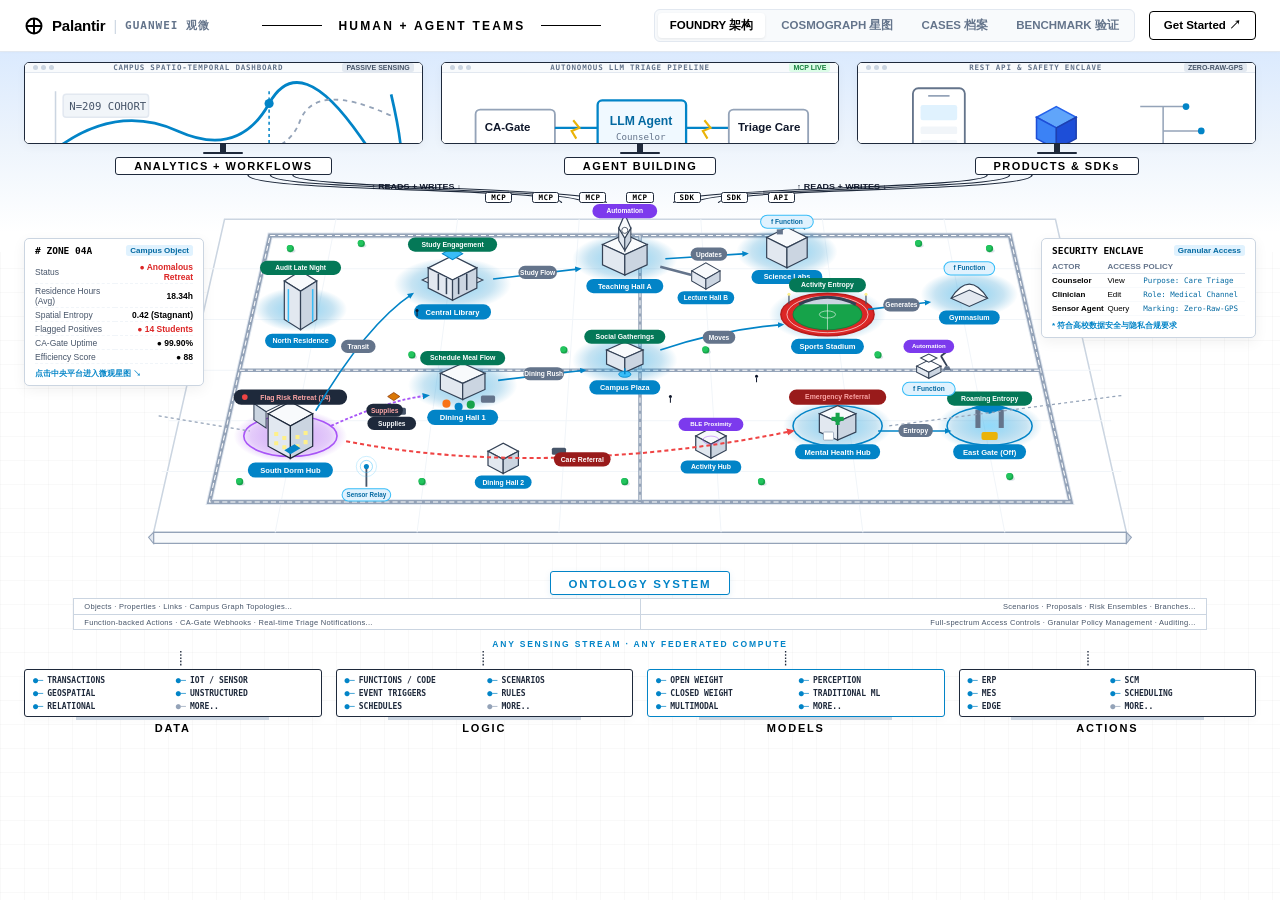
==== commit baef1396: "1:1极致复刻：重构全景密集校园GIS数字孪生地图(18个实体节点/跑道操场/图书馆/宿舍/医院)，适配单屏全视口展示底部DATA/LOGIC/MODELS/ACTIONS底座与实体系统基板" ====
--- a/workbench-preview/index.html
+++ b/workbench-preview/index.html
@@ -56,6 +56,7 @@
   </header>
 
 
+  
   <!-- ================= VIEW 1: PALANTIR FOUNDRY ARCHITECTURE ================= -->
   <main class="view-panel active" id="view-foundry" aria-label="Palantir Foundry 架构">
     <div class="palantir-canvas">
@@ -72,16 +73,15 @@
               <span class="chrome-badge">PASSIVE SENSING</span>
             </div>
             <div class="screen-viewport">
-              <svg class="monitor-svg" viewBox="0 0 260 110">
-                <line x1="20" y1="90" x2="240" y2="90" stroke="#cbd5e1" stroke-width="1"/>
-                <line x1="20" y1="20" x2="20" y2="90" stroke="#cbd5e1" stroke-width="1"/>
-                <!-- Multi-modal trend lines -->
-                <path d="M 20 70 Q 60 30, 100 55 T 160 35 T 220 60 T 240 25" fill="none" stroke="#0284c7" stroke-width="1.8"/>
-                <path d="M 20 85 Q 70 65, 120 75 T 180 50 T 240 45" fill="none" stroke="#94a3b8" stroke-width="1.2" stroke-dasharray="3 3"/>
-                <circle cx="160" cy="35" r="3.5" fill="#0284c7"/>
-                <line x1="160" y1="20" x2="160" y2="90" stroke="#0284c7" stroke-width="1" stroke-dasharray="2 2"/>
-                <rect x="25" y="25" width="60" height="20" rx="3" fill="#f1f5f9" stroke="#e2e8f0"/>
-                <text x="32" y="38" font-size="8" fill="#475569" font-family="monospace">N=209 COHORT</text>
+              <svg class="monitor-svg" viewBox="0 0 260 76">
+                <line x1="20" y1="62" x2="240" y2="62" stroke="#cbd5e1" stroke-width="1"/>
+                <line x1="20" y1="12" x2="20" y2="62" stroke="#cbd5e1" stroke-width="1"/>
+                <path d="M 20 50 Q 60 20, 100 38 T 160 20 T 220 42 T 240 14" fill="none" stroke="#0284c7" stroke-width="1.8"/>
+                <path d="M 20 58 Q 70 45, 120 52 T 180 32 T 240 28" fill="none" stroke="#94a3b8" stroke-width="1.2" stroke-dasharray="3 3"/>
+                <circle cx="160" cy="20" r="3" fill="#0284c7"/>
+                <line x1="160" y1="12" x2="160" y2="62" stroke="#0284c7" stroke-width="1" stroke-dasharray="2 2"/>
+                <rect x="25" y="14" width="56" height="15" rx="2" fill="#f1f5f9" stroke="#e2e8f0"/>
+                <text x="29" y="24" font-size="7" fill="#475569" font-family="monospace">N=209 COHORT</text>
               </svg>
             </div>
           </div>
@@ -101,25 +101,23 @@
               <span class="chrome-badge live">MCP LIVE</span>
             </div>
             <div class="screen-viewport">
-              <svg class="monitor-svg" viewBox="0 0 260 110">
-                <!-- Circuit grid -->
-                <rect x="20" y="40" width="55" height="30" rx="3" fill="#ffffff" stroke="#94a3b8" stroke-width="1.2"/>
-                <text x="27" y="58" font-size="8.5" font-weight="700" fill="#0f172a" font-family="sans-serif">CA-Gate</text>
+              <svg class="monitor-svg" viewBox="0 0 260 76">
+                <rect x="22" y="24" width="52" height="24" rx="3" fill="#ffffff" stroke="#94a3b8" stroke-width="1.2"/>
+                <text x="28" y="38" font-size="7.5" font-weight="700" fill="#0f172a" font-family="sans-serif">CA-Gate</text>
                 
-                <line x1="75" y1="55" x2="105" y2="55" stroke="#0284c7" stroke-width="1.5"/>
+                <line x1="74" y1="36" x2="102" y2="36" stroke="#0284c7" stroke-width="1.5"/>
                 
-                <rect x="105" y="35" width="60" height="40" rx="4" fill="#f0f9ff" stroke="#0284c7" stroke-width="1.5"/>
-                <text x="113" y="55" font-size="9" font-weight="700" fill="#0369a1" font-family="sans-serif">LLM Agent</text>
-                <text x="116" y="66" font-size="7" fill="#64748b" font-family="monospace">Counselor</text>
-
-                <line x1="165" y1="55" x2="195" y2="55" stroke="#0284c7" stroke-width="1.5"/>
-
-                <rect x="195" y="40" width="55" height="30" rx="3" fill="#ffffff" stroke="#94a3b8" stroke-width="1.2"/>
-                <text x="203" y="58" font-size="8" font-weight="700" fill="#0f172a" font-family="sans-serif">Triage Care</text>
-
-                <!-- Lightning energy pulses -->
-                <path d="M 90 48 L 94 54 L 88 56 L 92 62" stroke="#eab308" stroke-width="1.5" fill="none"/>
-                <path d="M 180 48 L 184 54 L 178 56 L 182 62" stroke="#eab308" stroke-width="1.5" fill="none"/>
+                <rect x="102" y="18" width="58" height="34" rx="3" fill="#f0f9ff" stroke="#0284c7" stroke-width="1.5"/>
+                <text x="110" y="34" font-size="8" font-weight="700" fill="#0369a1" font-family="sans-serif">LLM Agent</text>
+                <text x="114" y="44" font-size="6" fill="#64748b" font-family="monospace">Counselor</text>
+
+                <line x1="160" y1="36" x2="188" y2="36" stroke="#0284c7" stroke-width="1.5"/>
+
+                <rect x="188" y="24" width="52" height="24" rx="3" fill="#ffffff" stroke="#94a3b8" stroke-width="1.2"/>
+                <text x="194" y="38" font-size="7.5" font-weight="700" fill="#0f172a" font-family="sans-serif">Triage Care</text>
+
+                <path d="M 86 31 L 90 36 L 85 38 L 88 43" stroke="#eab308" stroke-width="1.4" fill="none"/>
+                <path d="M 172 31 L 176 36 L 171 38 L 174 43" stroke="#eab308" stroke-width="1.4" fill="none"/>
               </svg>
             </div>
           </div>
@@ -139,29 +137,29 @@
               <span class="chrome-badge">ZERO-RAW-GPS</span>
             </div>
             <div class="screen-viewport">
-              <svg class="monitor-svg" viewBox="0 0 260 110">
+              <svg class="monitor-svg" viewBox="0 0 260 76">
                 <!-- Mobile Mockup -->
-                <rect x="30" y="20" width="45" height="75" rx="5" fill="#ffffff" stroke="#64748b" stroke-width="1.2"/>
-                <line x1="42" y1="26" x2="62" y2="26" stroke="#94a3b8" stroke-width="1.5"/>
-                <rect x="36" y="34" width="33" height="15" rx="2" fill="#e0f2fe"/>
-                <rect x="36" y="54" width="33" height="8" rx="1.5" fill="#f1f5f9"/>
-                <rect x="36" y="66" width="33" height="8" rx="1.5" fill="#f1f5f9"/>
+                <rect x="36" y="10" width="34" height="56" rx="3.5" fill="#ffffff" stroke="#64748b" stroke-width="1.2"/>
+                <line x1="46" y1="15" x2="60" y2="15" stroke="#94a3b8" stroke-width="1.2"/>
+                <rect x="41" y="21" width="24" height="10" rx="1.5" fill="#e0f2fe"/>
+                <rect x="41" y="35" width="24" height="5" rx="1" fill="#f1f5f9"/>
+                <rect x="41" y="44" width="24" height="5" rx="1" fill="#f1f5f9"/>
 
                 <!-- Isometric 3D Security Cube -->
-                <g transform="translate(130, 50)">
-                  <polygon points="0,-20 18,-10 0,0 -18,-10" fill="#60a5fa" stroke="#2563eb" stroke-width="1"/>
-                  <polygon points="-18,-10 0,0 0,20 -18,10" fill="#3b82f6" stroke="#1d4ed8" stroke-width="1"/>
-                  <polygon points="18,-10 0,0 0,20 18,10" fill="#1d4ed8" stroke="#1e40af" stroke-width="1"/>
+                <g transform="translate(130, 36)">
+                  <polygon points="0,-14 13,-7 0,0 -13,-7" fill="#60a5fa" stroke="#2563eb" stroke-width="1"/>
+                  <polygon points="-13,-7 0,0 0,14 -13,7" fill="#3b82f6" stroke="#1d4ed8" stroke-width="1"/>
+                  <polygon points="13,-7 0,0 0,14 13,7" fill="#1d4ed8" stroke="#1e40af" stroke-width="1"/>
                 </g>
 
                 <!-- API Hierarchy Tree -->
-                <line x1="185" y1="35" x2="215" y2="35" stroke="#94a3b8" stroke-width="1"/>
-                <line x1="200" y1="35" x2="200" y2="80" stroke="#94a3b8" stroke-width="1"/>
-                <line x1="200" y1="55" x2="225" y2="55" stroke="#94a3b8" stroke-width="1"/>
-                <line x1="200" y1="80" x2="235" y2="80" stroke="#94a3b8" stroke-width="1"/>
-                <circle cx="215" cy="35" r="2.5" fill="#0284c7"/>
-                <circle cx="225" cy="55" r="2.5" fill="#0284c7"/>
-                <circle cx="235" cy="80" r="2.5" fill="#0284c7"/>
+                <line x1="185" y1="22" x2="215" y2="22" stroke="#94a3b8" stroke-width="1"/>
+                <line x1="200" y1="22" x2="200" y2="58" stroke="#94a3b8" stroke-width="1"/>
+                <line x1="200" y1="38" x2="225" y2="38" stroke="#94a3b8" stroke-width="1"/>
+                <line x1="200" y1="58" x2="235" y2="58" stroke="#94a3b8" stroke-width="1"/>
+                <circle cx="215" cy="22" r="2.2" fill="#0284c7"/>
+                <circle cx="225" cy="38" r="2.2" fill="#0284c7"/>
+                <circle cx="235" cy="58" r="2.2" fill="#0284c7"/>
               </svg>
             </div>
           </div>
@@ -176,18 +174,15 @@
 
       <!-- Connecting Cables Fanning Downward -->
       <section class="cables-fanning">
-        <svg viewBox="0 0 1100 80" preserveAspectRatio="none">
-          <!-- Left side cables -->
-          <path d="M 200 0 C 200 45, 480 35, 480 80" stroke="#1e293b" stroke-width="1.2" fill="none"/>
-          <path d="M 220 0 C 220 40, 500 35, 500 80" stroke="#1e293b" stroke-width="1.2" fill="none"/>
-          <path d="M 240 0 C 240 35, 520 35, 520 80" stroke="#1e293b" stroke-width="1.2" fill="none"/>
-          <!-- Right side cables -->
-          <path d="M 900 0 C 900 45, 620 35, 620 80" stroke="#1e293b" stroke-width="1.2" fill="none"/>
-          <path d="M 880 0 C 880 40, 600 35, 600 80" stroke="#1e293b" stroke-width="1.2" fill="none"/>
-          <path d="M 860 0 C 860 35, 580 35, 580 80" stroke="#1e293b" stroke-width="1.2" fill="none"/>
-          <!-- Cable labels -->
-          <text x="310" y="38" font-size="10" font-weight="700" fill="#0f172a" font-family="sans-serif">↑ READS + WRITES ↓</text>
-          <text x="690" y="38" font-size="10" font-weight="700" fill="#0f172a" font-family="sans-serif">↑ READS + WRITES ↓</text>
+        <svg viewBox="0 0 1100 32" preserveAspectRatio="none">
+          <path d="M 200 0 C 200 20, 480 14, 480 32" stroke="#1e293b" stroke-width="1.2" fill="none"/>
+          <path d="M 220 0 C 220 18, 500 14, 500 32" stroke="#1e293b" stroke-width="1.2" fill="none"/>
+          <path d="M 240 0 C 240 16, 520 14, 520 32" stroke="#1e293b" stroke-width="1.2" fill="none"/>
+          <path d="M 900 0 C 900 20, 620 14, 620 32" stroke="#1e293b" stroke-width="1.2" fill="none"/>
+          <path d="M 880 0 C 880 18, 600 14, 600 32" stroke="#1e293b" stroke-width="1.2" fill="none"/>
+          <path d="M 860 0 C 860 16, 580 14, 580 32" stroke="#1e293b" stroke-width="1.2" fill="none"/>
+          <text x="310" y="16" font-size="8" font-weight="700" fill="#0f172a" font-family="sans-serif">↑ READS + WRITES ↓</text>
+          <text x="690" y="16" font-size="8" font-weight="700" fill="#0f172a" font-family="sans-serif">↑ READS + WRITES ↓</text>
         </svg>
         <div class="mcp-badges-row">
           <span class="mcp-pill">MCP</span>
@@ -200,7 +195,7 @@
         </div>
       </section>
 
-      <!-- Center: The 2.5D Isometric ONTOLOGY SYSTEM Platform -->
+      <!-- Center: The 2.5D Isometric CAMPUS GIS ONTOLOGY SYSTEM Platform -->
       <section class="ontology-master-stage" id="ontology-master-stage" title="点击下钻进入 Cosmograph 深空轨迹星图">
         
         <!-- Left Floating Card: # ZONE 04A (Dormitory) -->
@@ -212,7 +207,7 @@
           <table class="f-card-table">
             <tr><td>Status</td><td class="bold red-dot">● Anomalous Retreat</td></tr>
             <tr><td>Residence Hours (Avg)</td><td class="bold">18.34h</td></tr>
-            <tr><td>Spatial Entropy</td><td class="bold">0.42</td></tr>
+            <tr><td>Spatial Entropy</td><td class="bold">0.42 (Stagnant)</td></tr>
             <tr><td>Flagged Positives</td><td class="bold red-dot">● 14 Students</td></tr>
             <tr><td>CA-Gate Uptime</td><td class="bold">● 99.90%</td></tr>
             <tr><td>Efficiency Score</td><td class="bold">● 88</td></tr>
@@ -222,161 +217,431 @@
           </div>
         </div>
 
-        <!-- The 2.5D Isometric Platform SVG Drawing -->
+        <!-- The 2.5D Isometric Platform SVG Drawing (DENSE FULL CAMPUS MAP - 18 NODES) -->
         <div class="isometric-canvas-wrap">
-          <svg class="isometric-svg" viewBox="0 0 960 480">
+          <svg class="isometric-svg" viewBox="0 0 1000 375">
             <defs>
-              <!-- Blue circular halo gradient -->
               <radialGradient id="node-halo" cx="50%" cy="50%" r="50%">
                 <stop offset="0%" stop-color="#38bdf8" stop-opacity="0.55"/>
-                <stop offset="70%" stop-color="#0284c7" stop-opacity="0.25"/>
+                <stop offset="70%" stop-color="#0284c7" stop-opacity="0.22"/>
                 <stop offset="100%" stop-color="#0284c7" stop-opacity="0"/>
               </radialGradient>
               <radialGradient id="node-halo-purple" cx="50%" cy="50%" r="50%">
                 <stop offset="0%" stop-color="#c084fc" stop-opacity="0.6"/>
-                <stop offset="70%" stop-color="#9333ea" stop-opacity="0.28"/>
+                <stop offset="70%" stop-color="#9333ea" stop-opacity="0.25"/>
                 <stop offset="100%" stop-color="#9333ea" stop-opacity="0"/>
               </radialGradient>
-              <!-- Arrow marker -->
-              <marker id="arrow-blue" viewBox="0 0 10 10" refX="5" refY="5" markerWidth="6" markerHeight="6" orient="auto-start-reverse">
+              <marker id="arrow-blue" viewBox="0 0 10 10" refX="5" refY="5" markerWidth="5" markerHeight="5" orient="auto-start-reverse">
                 <path d="M 0 1.5 L 8 5 L 0 8.5 z" fill="#0284c7"/>
               </marker>
+              <marker id="arrow-red" viewBox="0 0 10 10" refX="5" refY="5" markerWidth="5" markerHeight="5" orient="auto-start-reverse">
+                <path d="M 0 1.5 L 8 5 L 0 8.5 z" fill="#ef4444"/>
+              </marker>
             </defs>
 
-            <!-- 2.5D Isometric Diamond Grid Platform -->
-            <polygon points="120,30 840,30 940,390 20,390" fill="#ffffff" stroke="#cbd5e1" stroke-width="1.5"/>
-            <!-- Grid lines -->
-            <g stroke="#e2e8f0" stroke-width="1" opacity="0.8">
-              <line x1="80" y1="90" x2="860" y2="90"/>
-              <line x1="60" y1="150" x2="880" y2="150"/>
-              <line x1="45" y1="210" x2="900" y2="210"/>
-              <line x1="35" y1="270" x2="915" y2="270"/>
-              <line x1="25" y1="330" x2="930" y2="330"/>
-              <!-- Cross isometric lines -->
-              <line x1="240" y1="30" x2="160" y2="390"/>
-              <line x1="360" y1="30" x2="310" y2="390"/>
-              <line x1="480" y1="30" x2="480" y2="390"/>
-              <line x1="600" y1="30" x2="650" y2="390"/>
-              <line x1="720" y1="30" x2="800" y2="390"/>
-            </g>
-
-            <!-- ================= ISOMETRIC NODES & VECTOR OBJECTS ================= -->
-
-            <!-- Node 1: Dormitory Zone (South Living Block - High Risk Retreat) -->
-            <g transform="translate(180, 240)">
-              <!-- Glowing blue/purple ring -->
-              <ellipse cx="0" cy="0" rx="65" ry="32" fill="url(#node-halo-purple)"/>
-              <ellipse cx="0" cy="0" rx="55" ry="26" fill="none" stroke="#a855f7" stroke-width="1.8"/>
-              <!-- Isometric building drawing -->
-              <polygon points="-25,-20 0,-32 25,-20 0,-8" fill="#f8fafc" stroke="#334155" stroke-width="1.2"/>
-              <polygon points="-25,-20 0,-8 0,22 -25,10" fill="#e2e8f0" stroke="#334155" stroke-width="1.2"/>
-              <polygon points="25,-20 0,-8 0,22 25,10" fill="#cbd5e1" stroke="#334155" stroke-width="1.2"/>
-              <!-- Pill badge -->
-              <rect x="-42" y="26" width="84" height="18" rx="9" fill="#0284c7"/>
-              <text x="0" y="38" font-size="8.5" font-weight="700" fill="#ffffff" text-anchor="middle">Dormitory Zone</text>
-              <rect x="-48" y="-46" width="96" height="17" rx="8.5" fill="#1e293b"/>
-              <text x="0" y="-35" font-size="7.5" font-weight="700" fill="#fca5a5" text-anchor="middle">Flag Risk Isolation</text>
-            </g>
-
-            <!-- Node 2: Library & Academic Hub (North Academic Center) -->
-            <g transform="translate(300, 100)">
-              <ellipse cx="0" cy="0" rx="58" ry="28" fill="url(#node-halo)"/>
-              <ellipse cx="0" cy="0" rx="48" ry="22" fill="none" stroke="#0284c7" stroke-width="1.8"/>
-              <!-- Isometric library racks -->
-              <polygon points="-20,-15 0,-25 20,-15 0,-5" fill="#f8fafc" stroke="#334155" stroke-width="1.2"/>
-              <polygon points="-20,-15 0,-5 0,18 -20,8" fill="#e2e8f0" stroke="#334155" stroke-width="1.2"/>
-              <polygon points="20,-15 0,-5 0,18 20,8" fill="#cbd5e1" stroke="#334155" stroke-width="1.2"/>
-              <rect x="-35" y="20" width="70" height="18" rx="9" fill="#0284c7"/>
-              <text x="0" y="32" font-size="8.5" font-weight="700" fill="#ffffff" text-anchor="middle">Academic Hub</text>
-              <rect x="-40" y="-38" width="80" height="17" rx="8.5" fill="#047857"/>
-              <text x="0" y="-27" font-size="7.5" font-weight="700" fill="#ffffff" text-anchor="middle">Audit Engagement</text>
-            </g>
-
-            <!-- Node 3: Dining & Services Hub (Canteen & Social Plaza) -->
-            <g transform="translate(480, 220)">
-              <ellipse cx="0" cy="0" rx="60" ry="29" fill="url(#node-halo)"/>
-              <ellipse cx="0" cy="0" rx="50" ry="23" fill="none" stroke="#0284c7" stroke-width="1.8"/>
-              <!-- Delivery vans / vans drawing -->
+            <!-- 2.5D Isometric Platform Top Surface -->
+            <polygon points="90,16 910,16 980,325 20,325" fill="#ffffff" stroke="#cbd5e1" stroke-width="1.5"/>
+            
+            <!-- Platform 3D Front Extrusion Slab Thickness -->
+            <polygon points="20,325 980,325 980,336 20,336" fill="#f8fafc" stroke="#94a3b8" stroke-width="1.2"/>
+            <polygon points="20,325 20,336 15,330" fill="#e2e8f0" stroke="#94a3b8" stroke-width="1"/>
+            <polygon points="980,325 980,336 985,330" fill="#cbd5e1" stroke="#94a3b8" stroke-width="1"/>
+
+            <!-- Campus Grid lines -->
+            <g stroke="#f1f5f9" stroke-width="1">
+              <line x1="75" y1="65" x2="925" y2="65"/>
+              <line x1="60" y1="115" x2="940" y2="115"/>
+              <line x1="45" y1="165" x2="955" y2="165"/>
+              <line x1="35" y1="215" x2="965" y2="215"/>
+              <line x1="28" y1="265" x2="975" y2="265"/>
+              <line x1="200" y1="16" x2="140" y2="325"/>
+              <line x1="320" y1="16" x2="280" y2="325"/>
+              <line x1="440" y1="16" x2="420" y2="325"/>
+              <line x1="560" y1="16" x2="580" y2="325"/>
+              <line x1="680" y1="16" x2="720" y2="325"/>
+              <line x1="800" y1="16" x2="860" y2="325"/>
+            </g>
+
+            <!-- Campus Perimeter Ring Avenue & Cross Roads (Asphalt + White Dash) -->
+            <polygon points="135,32 865,32 925,295 75,295" fill="none" stroke="#e2e8f0" stroke-width="6"/>
+            <polygon points="135,32 865,32 925,295 75,295" fill="none" stroke="#94a3b8" stroke-width="4"/>
+            <polygon points="135,32 865,32 925,295 75,295" fill="none" stroke="#ffffff" stroke-width="1" stroke-dasharray="5 3"/>
+
+            <line x1="500" y1="32" x2="500" y2="295" stroke="#94a3b8" stroke-width="3.5"/>
+            <line x1="500" y1="32" x2="500" y2="295" stroke="#ffffff" stroke-width="1" stroke-dasharray="5 3"/>
+
+            <line x1="105" y1="165" x2="895" y2="165" stroke="#94a3b8" stroke-width="3.5"/>
+            <line x1="105" y1="165" x2="895" y2="165" stroke="#ffffff" stroke-width="1" stroke-dasharray="5 3"/>
+
+            <!-- Campus Landscaping Trees -->
+            <g>
+              <g transform="translate(155, 45)"><ellipse cx="1" cy="2" rx="4" ry="2" fill="#94a3b8" opacity="0.3"/><circle cx="0" cy="0" r="3.5" fill="#16a34a"/><circle cx="-0.8" cy="-0.8" r="2.8" fill="#22c55e"/></g>
+              <g transform="translate(225, 40)"><ellipse cx="1" cy="2" rx="4" ry="2" fill="#94a3b8" opacity="0.3"/><circle cx="0" cy="0" r="3.5" fill="#16a34a"/><circle cx="-0.8" cy="-0.8" r="2.8" fill="#22c55e"/></g>
+              <g transform="translate(775, 40)"><ellipse cx="1" cy="2" rx="4" ry="2" fill="#94a3b8" opacity="0.3"/><circle cx="0" cy="0" r="3.5" fill="#16a34a"/><circle cx="-0.8" cy="-0.8" r="2.8" fill="#22c55e"/></g>
+              <g transform="translate(845, 45)"><ellipse cx="1" cy="2" rx="4" ry="2" fill="#94a3b8" opacity="0.3"/><circle cx="0" cy="0" r="3.5" fill="#16a34a"/><circle cx="-0.8" cy="-0.8" r="2.8" fill="#22c55e"/></g>
+              <g transform="translate(275, 150)"><ellipse cx="1" cy="2" rx="4" ry="2" fill="#94a3b8" opacity="0.3"/><circle cx="0" cy="0" r="3.5" fill="#16a34a"/><circle cx="-0.8" cy="-0.8" r="2.8" fill="#22c55e"/></g>
+              <g transform="translate(425, 145)"><ellipse cx="1" cy="2" rx="4" ry="2" fill="#94a3b8" opacity="0.3"/><circle cx="0" cy="0" r="3.5" fill="#16a34a"/><circle cx="-0.8" cy="-0.8" r="2.8" fill="#22c55e"/></g>
+              <g transform="translate(565, 145)"><ellipse cx="1" cy="2" rx="4" ry="2" fill="#94a3b8" opacity="0.3"/><circle cx="0" cy="0" r="3.5" fill="#16a34a"/><circle cx="-0.8" cy="-0.8" r="2.8" fill="#22c55e"/></g>
+              <g transform="translate(735, 150)"><ellipse cx="1" cy="2" rx="4" ry="2" fill="#94a3b8" opacity="0.3"/><circle cx="0" cy="0" r="3.5" fill="#16a34a"/><circle cx="-0.8" cy="-0.8" r="2.8" fill="#22c55e"/></g>
+              <g transform="translate(105, 275)"><ellipse cx="1" cy="2" rx="4" ry="2" fill="#94a3b8" opacity="0.3"/><circle cx="0" cy="0" r="3.5" fill="#16a34a"/><circle cx="-0.8" cy="-0.8" r="2.8" fill="#22c55e"/></g>
+              <g transform="translate(285, 275)"><ellipse cx="1" cy="2" rx="4" ry="2" fill="#94a3b8" opacity="0.3"/><circle cx="0" cy="0" r="3.5" fill="#16a34a"/><circle cx="-0.8" cy="-0.8" r="2.8" fill="#22c55e"/></g>
+              <g transform="translate(485, 275)"><ellipse cx="1" cy="2" rx="4" ry="2" fill="#94a3b8" opacity="0.3"/><circle cx="0" cy="0" r="3.5" fill="#16a34a"/><circle cx="-0.8" cy="-0.8" r="2.8" fill="#22c55e"/></g>
+              <g transform="translate(620, 275)"><ellipse cx="1" cy="2" rx="4" ry="2" fill="#94a3b8" opacity="0.3"/><circle cx="0" cy="0" r="3.5" fill="#16a34a"/><circle cx="-0.8" cy="-0.8" r="2.8" fill="#22c55e"/></g>
+              <g transform="translate(865, 270)"><ellipse cx="1" cy="2" rx="4" ry="2" fill="#94a3b8" opacity="0.3"/><circle cx="0" cy="0" r="3.5" fill="#16a34a"/><circle cx="-0.8" cy="-0.8" r="2.8" fill="#22c55e"/></g>
+            </g>
+
+            <!-- ================= DENSE CAMPUS FACILITIES (18 NODES) ================= -->
+
+            <!-- 1. South Dorm Block 1 (High-Risk Retreat Epicenter) -->
+            <g transform="translate(155, 230)">
+              <ellipse cx="0" cy="0" rx="56" ry="26" fill="url(#node-halo-purple)"/>
+              <ellipse cx="0" cy="0" rx="46" ry="20" fill="none" stroke="#a855f7" stroke-width="1.6"/>
+              <!-- Building 1 (4-story) -->
+              <polygon points="-22,-22 0,-34 22,-22 0,-10" fill="#f8fafc" stroke="#1e293b" stroke-width="1.2"/>
+              <polygon points="-22,-22 0,-10 0,22 -22,10" fill="#e2e8f0" stroke="#1e293b" stroke-width="1.2"/>
+              <polygon points="22,-22 0,-10 0,22 22,10" fill="#cbd5e1" stroke="#1e293b" stroke-width="1.2"/>
+              <!-- Lit Windows -->
+              <rect x="-16" y="-4" width="4" height="4" rx="0.5" fill="#fef08a"/>
+              <rect x="-8" y="0" width="4" height="4" rx="0.5" fill="#fef08a"/>
+              <rect x="-16" y="5" width="4" height="4" rx="0.5" fill="#fef08a"/>
+              <rect x="-8" y="9" width="4" height="4" rx="0.5" fill="#fef08a"/>
+              <rect x="5" y="-1" width="4" height="4" rx="0.5" fill="#fef08a"/>
+              <rect x="13" y="-5" width="4" height="4" rx="0.5" fill="#fef08a"/>
+              <rect x="5" y="8" width="4" height="4" rx="0.5" fill="#fef08a"/>
+              <rect x="13" y="4" width="4" height="4" rx="0.5" fill="#fef08a"/>
+              <!-- Entrance canopy -->
+              <polygon points="-6,14 4,8 10,12 0,18" fill="#0284c7"/>
+              <!-- Dorm 2 annex behind -->
+              <polygon points="-36,-32 -20,-40 -8,-32 -24,-24" fill="#f1f5f9" stroke="#334155" stroke-width="1"/>
+              <polygon points="-36,-32 -24,-24 -24,-8 -36,-16" fill="#cbd5e1" stroke="#334155" stroke-width="1"/>
+              <!-- Badges -->
+              <rect x="-42" y="26" width="84" height="15" rx="7.5" fill="#0284c7"/>
+              <text x="0" y="36.5" font-size="7.5" font-weight="700" fill="#ffffff" text-anchor="middle">South Dorm Hub</text>
+              <rect x="-56" y="-46" width="112" height="15" rx="7.5" fill="#1e293b"/>
+              <circle cx="-45" cy="-38.5" r="2.8" fill="#ef4444"/>
+              <text x="5" y="-36" font-size="6.8" font-weight="700" fill="#fca5a5" text-anchor="middle">Flag Risk Retreat (14)</text>
+            </g>
+
+            <!-- 2. North Graduate Residence -->
+            <g transform="translate(165, 105)">
+              <ellipse cx="0" cy="0" rx="46" ry="22" fill="url(#node-halo)"/>
+              <!-- 6-story high-rise tower -->
+              <polygon points="-16,-28 0,-38 16,-28 0,-18" fill="#f8fafc" stroke="#334155" stroke-width="1.2"/>
+              <polygon points="-16,-28 0,-18 0,20 -16,10" fill="#e2e8f0" stroke="#334155" stroke-width="1.2"/>
+              <polygon points="16,-28 0,-18 0,20 16,10" fill="#cbd5e1" stroke="#334155" stroke-width="1.2"/>
+              <!-- Glass corner strips -->
+              <line x1="-12" y1="-20" x2="-12" y2="12" stroke="#38bdf8" stroke-width="1.5"/>
+              <line x1="12" y1="-20" x2="12" y2="12" stroke="#38bdf8" stroke-width="1.5"/>
+              <rect x="-35" y="24" width="70" height="14" rx="7" fill="#0284c7"/>
+              <text x="0" y="33.5" font-size="7" font-weight="700" fill="#ffffff" text-anchor="middle">North Residence</text>
+              <rect x="-40" y="-48" width="80" height="14" rx="7" fill="#047857"/>
+              <text x="0" y="-39" font-size="6.5" font-weight="700" fill="#ffffff" text-anchor="middle">Audit Late Night</text>
+            </g>
+
+            <!-- 3. Central Academic Library (Neoclassical Grand Library) -->
+            <g transform="translate(315, 80)">
+              <ellipse cx="0" cy="0" rx="58" ry="26" fill="url(#node-halo)"/>
+              <!-- Stepped podium -->
+              <polygon points="-30,-4 0,-18 30,-4 0,10" fill="#e2e8f0" stroke="#334155" stroke-width="1"/>
+              <!-- Main Library Block -->
+              <polygon points="-24,-16 0,-28 24,-16 0,-4" fill="#ffffff" stroke="#334155" stroke-width="1.2"/>
+              <polygon points="-24,-16 0,-4 0,16 -24,4" fill="#e2e8f0" stroke="#334155" stroke-width="1.2"/>
+              <polygon points="24,-16 0,-4 0,16 24,4" fill="#cbd5e1" stroke="#334155" stroke-width="1.2"/>
+              <!-- Columns / Entrance Pillars -->
+              <line x1="-14" y1="-10" x2="-14" y2="6" stroke="#334155" stroke-width="1.5"/>
+              <line x1="-6" y1="-6" x2="-6" y2="10" stroke="#334155" stroke-width="1.5"/>
+              <line x1="6" y1="-6" x2="6" y2="10" stroke="#334155" stroke-width="1.5"/>
+              <line x1="14" y1="-10" x2="14" y2="6" stroke="#334155" stroke-width="1.5"/>
+              <!-- Skylight Dome -->
+              <polygon points="-10,-30 0,-36 10,-30 0,-24" fill="#38bdf8" stroke="#0284c7" stroke-width="1"/>
+              <rect x="-38" y="20" width="76" height="15" rx="7.5" fill="#0284c7"/>
+              <text x="0" y="30.5" font-size="7.5" font-weight="700" fill="#ffffff" text-anchor="middle">Central Library</text>
+              <rect x="-44" y="-46" width="88" height="14" rx="7" fill="#047857"/>
+              <text x="0" y="-37" font-size="6.8" font-weight="700" fill="#ffffff" text-anchor="middle">Study Engagement</text>
+            </g>
+
+            <!-- 4. Main Teaching Complex A (Clock Tower) -->
+            <g transform="translate(485, 55)">
+              <ellipse cx="0" cy="0" rx="52" ry="24" fill="url(#node-halo)"/>
+              <!-- Lecture Hall Block -->
+              <polygon points="-22,-14 0,-24 22,-14 0,-4" fill="#f8fafc" stroke="#334155" stroke-width="1.2"/>
+              <polygon points="-22,-14 0,-4 0,16 -22,6" fill="#e2e8f0" stroke="#334155" stroke-width="1.2"/>
+              <polygon points="22,-14 0,-4 0,16 22,6" fill="#cbd5e1" stroke="#334155" stroke-width="1.2"/>
+              <!-- Clock Tower Spire -->
+              <polygon points="-6,-30 0,-44 6,-30 0,-20" fill="#f8fafc" stroke="#334155" stroke-width="1.2"/>
+              <polygon points="-6,-30 0,-20 0,-8 -6,-18" fill="#e2e8f0" stroke="#334155" stroke-width="1"/>
+              <polygon points="6,-30 0,-20 0,-8 6,-18" fill="#cbd5e1" stroke="#334155" stroke-width="1"/>
+              <circle cx="0" cy="-28" r="3" fill="#ffffff" stroke="#334155" stroke-width="0.8"/>
+              <rect x="-38" y="20" width="76" height="14" rx="7" fill="#0284c7"/>
+              <text x="0" y="29.5" font-size="7.2" font-weight="700" fill="#ffffff" text-anchor="middle">Teaching Hall A</text>
+              <rect x="-32" y="-54" width="64" height="14" rx="7" fill="#7c3aed"/>
+              <text x="0" y="-45" font-size="6.5" font-weight="700" fill="#ffffff" text-anchor="middle">Automation</text>
+            </g>
+
+            <!-- 5. Science & Computing Labs -->
+            <g transform="translate(645, 48)">
+              <ellipse cx="0" cy="0" rx="50" ry="24" fill="url(#node-halo)"/>
+              <!-- Modern glass lab block -->
+              <polygon points="-20,-14 0,-24 20,-14 0,-4" fill="#f8fafc" stroke="#334155" stroke-width="1.2"/>
+              <polygon points="-20,-14 0,-4 0,16 -20,6" fill="#e2e8f0" stroke="#334155" stroke-width="1.2"/>
+              <polygon points="20,-14 0,-4 0,16 20,6" fill="#cbd5e1" stroke="#334155" stroke-width="1.2"/>
+              <!-- Rooftop HVAC chillers & Antenna -->
+              <rect x="-10" y="-22" width="6" height="5" fill="#64748b"/>
+              <path d="M 6 -22 Q 12 -28, 18 -22" stroke="#334155" stroke-width="1.4" fill="none"/>
+              <rect x="-35" y="18" width="70" height="14" rx="7" fill="#0284c7"/>
+              <text x="0" y="27.5" font-size="7.2" font-weight="700" fill="#ffffff" text-anchor="middle">Science Labs</text>
+              <rect x="-26" y="-36" width="52" height="13" rx="6.5" fill="#e0f2fe" stroke="#38bdf8"/>
+              <text x="0" y="-27.5" font-size="6.5" font-weight="700" fill="#0369a1" text-anchor="middle">f Function</text>
+            </g>
+
+            <!-- 6. Lecture Theater B & Skybridge -->
+            <g transform="translate(565, 75)">
+              <polygon points="-14,-8 0,-16 14,-8 0,0" fill="#f8fafc" stroke="#334155" stroke-width="1"/>
+              <polygon points="-14,-8 0,0 0,10 -14,2" fill="#e2e8f0" stroke="#334155" stroke-width="1"/>
+              <polygon points="14,-8 0,0 0,10 14,2" fill="#cbd5e1" stroke="#334155" stroke-width="1"/>
+              <!-- Skybridge connecting to Hall A -->
+              <line x1="-14" y1="-4" x2="-45" y2="-12" stroke="#64748b" stroke-width="2.5"/>
+              <rect x="-28" y="12" width="56" height="13" rx="6.5" fill="#0284c7"/>
+              <text x="0" y="21" font-size="6.5" font-weight="700" fill="#ffffff" text-anchor="middle">Lecture Hall B</text>
+            </g>
+
+            <!-- 7. First Student Dining Hall & Cafe Terrace -->
+            <g transform="translate(325, 180)">
+              <ellipse cx="0" cy="0" rx="54" ry="25" fill="url(#node-halo)"/>
+              <!-- Food pavilion -->
+              <polygon points="-22,-12 0,-22 22,-12 0,-2" fill="#f8fafc" stroke="#334155" stroke-width="1.2"/>
+              <polygon points="-22,-12 0,-2 0,14 -22,4" fill="#e2e8f0" stroke="#334155" stroke-width="1.2"/>
+              <polygon points="22,-12 0,-2 0,14 22,4" fill="#cbd5e1" stroke="#334155" stroke-width="1.2"/>
+              <!-- Outdoor Terrace Parasols (Orange, Blue, Green) -->
+              <circle cx="-16" cy="18" r="4" fill="#f97316"/>
+              <circle cx="-4" cy="21" r="4" fill="#0284c7"/>
+              <circle cx="8" cy="19" r="4" fill="#16a34a"/>
+              <!-- Campus supply van at side -->
+              <rect x="18" y="10" width="14" height="7" rx="1.5" fill="#64748b"/>
+              <rect x="-35" y="24" width="70" height="15" rx="7.5" fill="#0284c7"/>
+              <text x="0" y="34.5" font-size="7.5" font-weight="700" fill="#ffffff" text-anchor="middle">Dining Hall 1</text>
+              <rect x="-42" y="-34" width="84" height="14" rx="7" fill="#047857"/>
+              <text x="0" y="-25" font-size="6.8" font-weight="700" fill="#ffffff" text-anchor="middle">Schedule Meal Flow</text>
+            </g>
+
+            <!-- 8. Campus Logistics & Supply Delivery Vans -->
+            <g transform="translate(255, 205)">
+              <rect x="-12" y="-5" width="12" height="7" rx="1.5" fill="#475569"/>
+              <rect x="2" y="-3" width="12" height="7" rx="1.5" fill="#475569"/>
+              <!-- Pallet boxes stacked -->
+              <polygon points="-4,-14 2,-18 8,-14 2,-10" fill="#d97706" stroke="#92400e" stroke-width="0.8"/>
+              <rect x="-24" y="6" width="48" height="13" rx="6.5" fill="#1e293b"/>
+              <text x="0" y="15" font-size="6.5" font-weight="700" fill="#f8fafc" text-anchor="middle">Supplies</text>
+            </g>
+
+            <!-- 9. Campus Life Commercial Plaza & Pedestrian Street -->
+            <g transform="translate(485, 155)">
+              <ellipse cx="0" cy="0" rx="52" ry="25" fill="url(#node-halo)"/>
+              <!-- Storefronts & cafe pavilion -->
               <polygon points="-18,-10 0,-18 18,-10 0,-2" fill="#f8fafc" stroke="#334155" stroke-width="1.2"/>
               <polygon points="-18,-10 0,-2 0,12 -18,4" fill="#e2e8f0" stroke="#334155" stroke-width="1.2"/>
               <polygon points="18,-10 0,-2 0,12 18,4" fill="#cbd5e1" stroke="#334155" stroke-width="1.2"/>
-              <rect x="-32" y="20" width="64" height="18" rx="9" fill="#0284c7"/>
-              <text x="0" y="32" font-size="8.5" font-weight="700" fill="#ffffff" text-anchor="middle">Dining Plaza</text>
-              <rect x="-38" y="-32" width="76" height="17" rx="8.5" fill="#047857"/>
-              <text x="0" y="-21" font-size="7.5" font-weight="700" fill="#ffffff" text-anchor="middle">Mobility Influx</text>
-            </g>
-
-            <!-- Node 4: Sports & Social Hub -->
-            <g transform="translate(680, 120)">
-              <ellipse cx="0" cy="0" rx="58" ry="28" fill="url(#node-halo)"/>
-              <ellipse cx="0" cy="0" rx="48" ry="22" fill="none" stroke="#0284c7" stroke-width="1.8"/>
-              <!-- Office towers / Stadium -->
-              <polygon points="-16,-20 0,-28 16,-20 0,-12" fill="#f8fafc" stroke="#334155" stroke-width="1.2"/>
-              <polygon points="-16,-20 0,-12 0,16 -16,8" fill="#e2e8f0" stroke="#334155" stroke-width="1.2"/>
-              <polygon points="16,-20 0,-12 0,16 16,8" fill="#cbd5e1" stroke="#334155" stroke-width="1.2"/>
-              <rect x="-34" y="20" width="68" height="18" rx="9" fill="#0284c7"/>
-              <text x="0" y="32" font-size="8.5" font-weight="700" fill="#ffffff" text-anchor="middle">Social Sports</text>
-              <rect x="-38" y="-38" width="76" height="17" rx="8.5" fill="#7c3aed"/>
-              <text x="0" y="-27" font-size="7.5" font-weight="700" fill="#ffffff" text-anchor="middle">BLE Proximity</text>
-            </g>
-
-            <!-- Node 5: Off-Campus & Entropy Hub -->
-            <g transform="translate(800, 270)">
-              <ellipse cx="0" cy="0" rx="55" ry="26" fill="url(#node-halo)"/>
-              <ellipse cx="0" cy="0" rx="45" ry="20" fill="none" stroke="#0284c7" stroke-width="1.8"/>
-              <rect x="-32" y="20" width="64" height="18" rx="9" fill="#0284c7"/>
-              <text x="0" y="32" font-size="8.5" font-weight="700" fill="#ffffff" text-anchor="middle">Off-Campus</text>
-              <rect x="-42" y="-32" width="84" height="17" rx="8.5" fill="#047857"/>
-              <text x="0" y="-21" font-size="7.5" font-weight="700" fill="#ffffff" text-anchor="middle">Roaming Entropy</text>
-            </g>
-
-            <!-- Directed Connecting Links with Labels -->
-            <!-- Dorm -> Academic -->
-            <path d="M 215 210 Q 240 160, 275 125" stroke="#0284c7" stroke-width="1.6" fill="none" marker-end="url(#arrow-blue)"/>
-            <rect x="228" y="152" width="36" height="14" rx="7" fill="#64748b"/>
-            <text x="246" y="162" font-size="7" font-weight="700" fill="#ffffff" text-anchor="middle">Transit</text>
-
-            <!-- Academic -> Dining -->
-            <path d="M 335 120 Q 400 160, 445 195" stroke="#0284c7" stroke-width="1.6" fill="none" marker-end="url(#arrow-blue)"/>
-            <rect x="375" y="155" width="38" height="14" rx="7" fill="#64748b"/>
-            <text x="394" y="165" font-size="7" font-weight="700" fill="#ffffff" text-anchor="middle">Generates</text>
-
-            <!-- Dorm -> Dining -->
-            <path d="M 235 245 L 420 225" stroke="#a855f7" stroke-width="2" stroke-dasharray="4 3" fill="none" marker-end="url(#arrow-blue)"/>
-            <rect x="310" y="228" width="40" height="14" rx="7" fill="#1e293b"/>
-            <text x="330" y="238" font-size="7" font-weight="700" fill="#fca5a5" text-anchor="middle">Supplies</text>
-
-            <!-- Dining -> Sports -->
-            <path d="M 525 205 Q 600 170, 645 135" stroke="#0284c7" stroke-width="1.6" fill="none" marker-end="url(#arrow-blue)"/>
-            <rect x="575" y="162" width="36" height="14" rx="7" fill="#64748b"/>
-            <text x="593" y="172" font-size="7" font-weight="700" fill="#ffffff" text-anchor="middle">Moves</text>
-
-            <!-- Sports -> Off-Campus -->
-            <path d="M 705 145 Q 750 200, 775 245" stroke="#0284c7" stroke-width="1.6" fill="none" marker-end="url(#arrow-blue)"/>
-            <rect x="732" y="190" width="36" height="14" rx="7" fill="#64748b"/>
-            <text x="750" y="200" font-size="7" font-weight="700" fill="#ffffff" text-anchor="middle">Entropy</text>
-
-            <!-- Function Pills -->
-            <rect x="110" y="150" width="46" height="17" rx="8.5" fill="#e0f2fe" stroke="#38bdf8"/>
-            <text x="133" y="161" font-size="7.5" font-weight="700" fill="#0369a1" text-anchor="middle">f Function</text>
-
-            <rect x="560" y="270" width="46" height="17" rx="8.5" fill="#e0f2fe" stroke="#38bdf8"/>
-            <text x="583" y="281" font-size="7.5" font-weight="700" fill="#0369a1" text-anchor="middle">f Function</text>
-
-            <rect x="740" y="80" width="56" height="17" rx="8.5" fill="#f3e8ff" stroke="#c084fc"/>
-            <text x="768" y="91" font-size="7.5" font-weight="700" fill="#7c3aed" text-anchor="middle">Automation</text>
-
-            <!-- Dotted connecting lines from cards into the nodes -->
-            <path d="M 30 250 L 125 240" stroke="#94a3b8" stroke-width="1.2" stroke-dasharray="3 3" fill="none"/>
-            <path d="M 930 180 L 845 250" stroke="#94a3b8" stroke-width="1.2" stroke-dasharray="3 3" fill="none"/>
+              <!-- Central Fountain / Campus Sculpture -->
+              <ellipse cx="0" cy="14" rx="6" ry="3" fill="#38bdf8" stroke="#0284c7" stroke-width="0.8"/>
+              <line x1="0" y1="14" x2="0" y2="8" stroke="#0284c7" stroke-width="1.5"/>
+              <rect x="-35" y="20" width="70" height="14" rx="7" fill="#0284c7"/>
+              <text x="0" y="29.5" font-size="7.2" font-weight="700" fill="#ffffff" text-anchor="middle">Campus Plaza</text>
+              <rect x="-40" y="-30" width="80" height="14" rx="7" fill="#047857"/>
+              <text x="0" y="-21" font-size="6.8" font-weight="700" fill="#ffffff" text-anchor="middle">Social Gatherings</text>
+            </g>
+
+            <!-- 10. Second Dining Center & Night Market -->
+            <g transform="translate(365, 255)">
+              <polygon points="-15,-10 0,-18 15,-10 0,-2" fill="#f8fafc" stroke="#334155" stroke-width="1.2"/>
+              <polygon points="-15,-10 0,-2 0,12 -15,4" fill="#e2e8f0" stroke="#334155" stroke-width="1.2"/>
+              <polygon points="15,-10 0,-2 0,12 15,4" fill="#cbd5e1" stroke="#334155" stroke-width="1.2"/>
+              <rect x="-28" y="14" width="56" height="13" rx="6.5" fill="#0284c7"/>
+              <text x="0" y="23" font-size="6.8" font-weight="700" fill="#ffffff" text-anchor="middle">Dining Hall 2</text>
+            </g>
+
+            <!-- 11. Central Sports Stadium & Running Track (Realistic 3D Stadium) -->
+            <g transform="translate(685, 110)">
+              <ellipse cx="0" cy="0" rx="58" ry="27" fill="url(#node-halo)"/>
+              <!-- Red Tartan Running Track Oval -->
+              <ellipse cx="0" cy="0" rx="46" ry="21" fill="#dc2626" stroke="#b91c1c" stroke-width="1.5"/>
+              <!-- White Track Lane Lines -->
+              <ellipse cx="0" cy="0" rx="40" ry="18" fill="none" stroke="#ffffff" stroke-width="0.8" opacity="0.8"/>
+              <!-- Green Soccer Field -->
+              <ellipse cx="0" cy="0" rx="34" ry="15" fill="#16a34a" stroke="#15803d" stroke-width="1"/>
+              <!-- Field markings -->
+              <line x1="0" y1="-15" x2="0" y2="15" stroke="#ffffff" stroke-width="0.8" opacity="0.7"/>
+              <ellipse cx="0" cy="0" rx="8" ry="3.5" fill="none" stroke="#ffffff" stroke-width="0.8" opacity="0.7"/>
+              <!-- Grandstand Canopy on North Curve -->
+              <path d="M -28 -10 Q 0 -24, 28 -10" stroke="#334155" stroke-width="3" fill="#cbd5e1"/>
+              <!-- 4 Corner Floodlight Pylons -->
+              <line x1="-38" y1="-10" x2="-38" y2="-20" stroke="#475569" stroke-width="1.2"/>
+              <circle cx="-38" cy="-20" r="1.5" fill="#fef08a"/>
+              <line x1="38" y1="-10" x2="38" y2="-20" stroke="#475569" stroke-width="1.2"/>
+              <circle cx="38" cy="-20" r="1.5" fill="#fef08a"/>
+              <rect x="-36" y="24" width="72" height="15" rx="7.5" fill="#0284c7"/>
+              <text x="0" y="34.5" font-size="7.5" font-weight="700" fill="#ffffff" text-anchor="middle">Sports Stadium</text>
+              <rect x="-38" y="-36" width="76" height="14" rx="7" fill="#047857"/>
+              <text x="0" y="-27" font-size="6.8" font-weight="700" fill="#ffffff" text-anchor="middle">Activity Entropy</text>
+            </g>
+
+            <!-- 12. Indoor Gymnasium & Basketball Arena -->
+            <g transform="translate(825, 90)">
+              <ellipse cx="0" cy="0" rx="48" ry="23" fill="url(#node-halo)"/>
+              <!-- Curved Barrel Vault Dome -->
+              <path d="M -18 4 Q 0 -24, 18 4" fill="#f8fafc" stroke="#334155" stroke-width="1.2"/>
+              <polygon points="-18,4 0,12 18,4 0,-4" fill="#e2e8f0" stroke="#334155" stroke-width="1"/>
+              <rect x="-30" y="16" width="60" height="14" rx="7" fill="#0284c7"/>
+              <text x="0" y="25.5" font-size="7" font-weight="700" fill="#ffffff" text-anchor="middle">Gymnasium</text>
+              <rect x="-25" y="-32" width="50" height="13" rx="6.5" fill="#e0f2fe" stroke="#38bdf8"/>
+              <text x="0" y="-23.5" font-size="6.5" font-weight="700" fill="#0369a1" text-anchor="middle">f Function</text>
+            </g>
+
+            <!-- 13. Campus Clinic & Mental Health Counseling Center -->
+            <g transform="translate(695, 220)">
+              <ellipse cx="0" cy="0" rx="54" ry="26" fill="url(#node-halo)"/>
+              <ellipse cx="0" cy="0" rx="44" ry="20" fill="none" stroke="#0284c7" stroke-width="1.5"/>
+              <!-- 3-story hospital block -->
+              <polygon points="-18,-12 0,-20 18,-12 0,-4" fill="#f8fafc" stroke="#334155" stroke-width="1.2"/>
+              <polygon points="-18,-12 0,-4 0,14 -18,6" fill="#e2e8f0" stroke="#334155" stroke-width="1.2"/>
+              <polygon points="18,-12 0,-4 0,14 18,6" fill="#cbd5e1" stroke="#334155" stroke-width="1.2"/>
+              <!-- Green Medical Cross -->
+              <rect x="-2" y="-13" width="4" height="12" fill="#16a34a"/>
+              <rect x="-6" y="-9" width="12" height="4" fill="#16a34a"/>
+              <!-- Ambulatory Consultation Bay -->
+              <rect x="-14" y="6" width="10" height="8" rx="1" fill="#ffffff" stroke="#94a3b8" stroke-width="0.8"/>
+              <rect x="-42" y="18" width="84" height="15" rx="7.5" fill="#0284c7"/>
+              <text x="0" y="28.5" font-size="7.5" font-weight="700" fill="#ffffff" text-anchor="middle">Mental Health Hub</text>
+              <rect x="-48" y="-36" width="96" height="15" rx="7.5" fill="#991b1b"/>
+              <text x="0" y="-26.5" font-size="6.8" font-weight="700" fill="#fca5a5" text-anchor="middle">Emergency Referral</text>
+            </g>
+
+            <!-- 14. Student Activity Hub (BLE Proximity Mesh) -->
+            <g transform="translate(570, 240)">
+              <polygon points="-15,-10 0,-18 15,-10 0,-2" fill="#f8fafc" stroke="#334155" stroke-width="1.2"/>
+              <polygon points="-15,-10 0,-2 0,12 -15,4" fill="#e2e8f0" stroke="#334155" stroke-width="1.2"/>
+              <polygon points="15,-10 0,-2 0,12 15,4" fill="#cbd5e1" stroke="#334155" stroke-width="1.2"/>
+              <!-- BLE Wave rings -->
+              <ellipse cx="0" cy="-6" rx="8" ry="4" fill="none" stroke="#a855f7" stroke-width="0.8" opacity="0.6"/>
+              <rect x="-30" y="14" width="60" height="13" rx="6.5" fill="#0284c7"/>
+              <text x="0" y="23" font-size="6.8" font-weight="700" fill="#ffffff" text-anchor="middle">Activity Hub</text>
+              <rect x="-32" y="-28" width="64" height="13" rx="6.5" fill="#7c3aed"/>
+              <text x="0" y="-19.5" font-size="6" font-weight="700" fill="#ffffff" text-anchor="middle">BLE Proximity</text>
+            </g>
+
+            <!-- 15. East Campus Gate & Transit Terminal (Off-Campus Roaming) -->
+            <g transform="translate(845, 220)">
+              <ellipse cx="0" cy="0" rx="52" ry="25" fill="url(#node-halo)"/>
+              <ellipse cx="0" cy="0" rx="42" ry="19" fill="none" stroke="#0284c7" stroke-width="1.5"/>
+              <!-- Monumental Stone Archway -->
+              <rect x="-14" y="-16" width="5" height="18" fill="#64748b"/>
+              <rect x="9" y="-16" width="5" height="18" fill="#64748b"/>
+              <polygon points="-18,-18 0,-24 18,-18 0,-12" fill="#0284c7"/>
+              <!-- Yellow Campus Shuttle Bus -->
+              <rect x="-8" y="6" width="16" height="8" rx="2" fill="#eab308"/>
+              <rect x="-36" y="18" width="72" height="15" rx="7.5" fill="#0284c7"/>
+              <text x="0" y="28.5" font-size="7.5" font-weight="700" fill="#ffffff" text-anchor="middle">East Gate (Off)</text>
+              <rect x="-42" y="-34" width="84" height="14" rx="7" fill="#047857"/>
+              <text x="0" y="-25" font-size="6.8" font-weight="700" fill="#ffffff" text-anchor="middle">Roaming Entropy</text>
+            </g>
+
+            <!-- 16. Campus Telemetry Pipeline & Robotic Arm (Palantir Authentic) -->
+            <g transform="translate(785, 165)">
+              <!-- 3 Stacked White Server Packages -->
+              <polygon points="-12,-4 0,-10 12,-4 0,2" fill="#ffffff" stroke="#334155" stroke-width="1"/>
+              <polygon points="-12,-4 0,2 0,8 -12,2" fill="#e2e8f0" stroke="#334155" stroke-width="1"/>
+              <polygon points="12,-4 0,2 0,8 12,2" fill="#cbd5e1" stroke="#334155" stroke-width="1"/>
+              <polygon points="-8,-12 0,-16 8,-12 0,-8" fill="#ffffff" stroke="#334155" stroke-width="1"/>
+              <!-- Articulated Robotic Arm -->
+              <polygon points="14,0 22,0 20,-4 16,-4" fill="#64748b"/>
+              <line x1="18" y1="-4" x2="12" y2="-14" stroke="#334155" stroke-width="1.8"/>
+              <line x1="12" y1="-14" x2="20" y2="-20" stroke="#334155" stroke-width="1.8"/>
+              <circle cx="20" cy="-20" r="2" fill="#0284c7"/>
+              <rect x="-26" y="12" width="52" height="13" rx="6.5" fill="#e0f2fe" stroke="#38bdf8"/>
+              <text x="0" y="21" font-size="6.5" font-weight="700" fill="#0369a1" text-anchor="middle">f Function</text>
+              <rect x="-25" y="-30" width="50" height="13" rx="6.5" fill="#7c3aed"/>
+              <text x="0" y="-21.5" font-size="6" font-weight="700" fill="#ffffff" text-anchor="middle">Automation</text>
+            </g>
+
+            <!-- 17. WiFi BSSID / IoT Sensor Relay Mast -->
+            <g transform="translate(230, 280)">
+              <line x1="0" y1="0" x2="0" y2="-20" stroke="#475569" stroke-width="1.8"/>
+              <circle cx="0" cy="-20" r="2.5" fill="#0284c7"/>
+              <circle cx="0" cy="-20" r="6" fill="none" stroke="#38bdf8" stroke-width="0.8" opacity="0.6"/>
+              <circle cx="0" cy="-20" r="10" fill="none" stroke="#38bdf8" stroke-width="0.8" opacity="0.3"/>
+              <rect x="-24" y="2" width="48" height="12" rx="6" fill="#e0f2fe" stroke="#38bdf8"/>
+              <text x="0" y="10.5" font-size="6.2" font-weight="700" fill="#0369a1" text-anchor="middle">Sensor Relay</text>
+            </g>
+
+            <!-- 18. Campus Road Vehicles & Pedestrian Students (Cohort) -->
+            <!-- White delivery van on avenue -->
+            <g transform="translate(420, 245)">
+              <rect x="-7" y="-3.5" width="14" height="7" rx="1.5" fill="#475569"/>
+            </g>
+            <!-- Walking students -->
+            <g transform="translate(280, 110)">
+              <circle cx="0" cy="-4" r="1.5" fill="#0f172a"/>
+              <line x1="0" y1="-2.5" x2="0" y2="2" stroke="#0f172a" stroke-width="1"/>
+            </g>
+            <g transform="translate(530, 195)">
+              <circle cx="0" cy="-4" r="1.5" fill="#0f172a"/>
+              <line x1="0" y1="-2.5" x2="0" y2="2" stroke="#0f172a" stroke-width="1"/>
+            </g>
+            <g transform="translate(615, 175)">
+              <circle cx="0" cy="-4" r="1.5" fill="#0f172a"/>
+              <line x1="0" y1="-2.5" x2="0" y2="2" stroke="#0f172a" stroke-width="1"/>
+            </g>
+
+            <!-- ================= DIRECTIONAL DATA FLOW PATHWAYS WITH BADGES ================= -->
+            
+            <!-- Dorm1 -> Library (Transit) -->
+            <path d="M 180 205 Q 230 120, 275 90" stroke="#0284c7" stroke-width="1.6" fill="none" marker-end="url(#arrow-blue)"/>
+            <rect x="205" y="135" width="34" height="13" rx="6.5" fill="#64748b"/>
+            <text x="222" y="144" font-size="6.5" font-weight="700" fill="#ffffff" text-anchor="middle">Transit</text>
+
+            <!-- Library -> Teaching (Study Flow) -->
+            <path d="M 355 75 L 440 65" stroke="#0284c7" stroke-width="1.6" fill="none" marker-end="url(#arrow-blue)"/>
+            <rect x="380" y="62" width="38" height="13" rx="6.5" fill="#64748b"/>
+            <text x="399" y="71" font-size="6.5" font-weight="700" fill="#ffffff" text-anchor="middle">Study Flow</text>
+
+            <!-- Teaching -> Science (Updates) -->
+            <path d="M 525 55 L 605 50" stroke="#0284c7" stroke-width="1.6" fill="none" marker-end="url(#arrow-blue)"/>
+            <rect x="550" y="44" width="36" height="13" rx="6.5" fill="#64748b"/>
+            <text x="568" y="53" font-size="6.5" font-weight="700" fill="#ffffff" text-anchor="middle">Updates</text>
+
+            <!-- Dorm1 -> Dining1 (Supplies) -->
+            <path d="M 195 220 Q 250 195, 290 190" stroke="#a855f7" stroke-width="1.8" stroke-dasharray="3 2" fill="none" marker-end="url(#arrow-blue)"/>
+            <rect x="230" y="198" width="36" height="13" rx="6.5" fill="#1e293b"/>
+            <text x="248" y="207" font-size="6.5" font-weight="700" fill="#fca5a5" text-anchor="middle">Supplies</text>
+
+            <!-- Dining1 -> Plaza (Dining Rush) -->
+            <path d="M 360 175 L 445 165" stroke="#0284c7" stroke-width="1.6" fill="none" marker-end="url(#arrow-blue)"/>
+            <rect x="385" y="162" width="40" height="13" rx="6.5" fill="#64748b"/>
+            <text x="405" y="171" font-size="6.5" font-weight="700" fill="#ffffff" text-anchor="middle">Dining Rush</text>
+
+            <!-- Plaza -> Stadium (Moves) -->
+            <path d="M 520 145 Q 580 125, 640 120" stroke="#0284c7" stroke-width="1.6" fill="none" marker-end="url(#arrow-blue)"/>
+            <rect x="562" y="126" width="32" height="13" rx="6.5" fill="#64748b"/>
+            <text x="578" y="135" font-size="6.5" font-weight="700" fill="#ffffff" text-anchor="middle">Moves</text>
+
+            <!-- Stadium -> Gym (Generates) -->
+            <path d="M 725 105 L 785 98" stroke="#0284c7" stroke-width="1.6" fill="none" marker-end="url(#arrow-blue)"/>
+            <rect x="740" y="94" width="36" height="13" rx="6.5" fill="#64748b"/>
+            <text x="758" y="103" font-size="6.5" font-weight="700" fill="#ffffff" text-anchor="middle">Generates</text>
+
+            <!-- ★ RED DASHED CRITICAL CRISIS REFERRAL ARTERY: Dorm1 -> Mental Health Center -->
+            <path d="M 210 235 C 360 265, 530 250, 650 225" stroke="#ef4444" stroke-width="2" stroke-dasharray="4 3" fill="none" marker-end="url(#arrow-red)"/>
+            <rect x="415" y="246" width="56" height="14" rx="7" fill="#991b1b"/>
+            <text x="443" y="256" font-size="6.8" font-weight="700" fill="#ffffff" text-anchor="middle">Care Referral</text>
+
+            <!-- Mental Health Center -> East Gate (Entropy) -->
+            <path d="M 735 225 L 805 225" stroke="#0284c7" stroke-width="1.6" fill="none" marker-end="url(#arrow-blue)"/>
+            <rect x="755" y="218" width="34" height="13" rx="6.5" fill="#64748b"/>
+            <text x="772" y="227" font-size="6.5" font-weight="700" fill="#ffffff" text-anchor="middle">Entropy</text>
+
+            <!-- Pointer lines from floating cards into nodes -->
+            <path d="M 25 210 L 115 225" stroke="#94a3b8" stroke-width="1.2" stroke-dasharray="3 3" fill="none"/>
+            <path d="M 975 190 L 745 220" stroke="#94a3b8" stroke-width="1.2" stroke-dasharray="3 3" fill="none"/>
           </svg>
-
-          <!-- Hover Overlay Prompt to dive into Cosmograph -->
-          <div class="stage-hover-overlay">
-            <div class="hover-portal-badge">
-              <span>⚡ CLICK TO DIVE INTO COSMOGRAPH STAR MAP ↘</span>
-            </div>
-          </div>
         </div>
 
         <!-- Right Floating Card: Granular Access Controls -->
@@ -414,7 +679,7 @@
             <div class="slab-col right">Full-spectrum Access Controls · Granular Policy Management · Auditing...</div>
           </div>
           <div class="slab-footer-caption">
-            <span>ANY STORAGE · ANY COMPUTE</span>
+            <span>ANY SENSING STREAM · ANY FEDERATED COMPUTE</span>
           </div>
         </div>
 
@@ -422,11 +687,11 @@
 
       <!-- Connecting Bus Cables Downward -->
       <section class="cables-to-base">
-        <svg viewBox="0 0 1100 40" preserveAspectRatio="none">
-          <line x1="140" y1="0" x2="140" y2="40" stroke="#1e293b" stroke-width="1.2" stroke-dasharray="2 2"/>
-          <line x1="410" y1="0" x2="410" y2="40" stroke="#1e293b" stroke-width="1.2" stroke-dasharray="2 2"/>
-          <line x1="680" y1="0" x2="680" y2="40" stroke="#1e293b" stroke-width="1.2" stroke-dasharray="2 2"/>
-          <line x1="950" y1="0" x2="950" y2="40" stroke="#1e293b" stroke-width="1.2" stroke-dasharray="2 2"/>
+        <svg viewBox="0 0 1100 20" preserveAspectRatio="none">
+          <line x1="140" y1="0" x2="140" y2="20" stroke="#1e293b" stroke-width="1.2" stroke-dasharray="2 2"/>
+          <line x1="410" y1="0" x2="410" y2="20" stroke="#1e293b" stroke-width="1.2" stroke-dasharray="2 2"/>
+          <line x1="680" y1="0" x2="680" y2="20" stroke="#1e293b" stroke-width="1.2" stroke-dasharray="2 2"/>
+          <line x1="950" y1="0" x2="950" y2="20" stroke="#1e293b" stroke-width="1.2" stroke-dasharray="2 2"/>
         </svg>
       </section>
 
@@ -437,11 +702,11 @@
         <div class="chassis-wrapper">
           <div class="chassis-box">
             <div class="chassis-switches-grid">
-              <div class="chassis-item"><span class="toggle-icon">●─</span><span class="label">TRANSACTIONS</span></div>
-              <div class="chassis-item"><span class="toggle-icon">●─</span><span class="label">IOT / SENSOR</span></div>
-              <div class="chassis-item"><span class="toggle-icon">●─</span><span class="label">GEOSPATIAL</span></div>
-              <div class="chassis-item"><span class="toggle-icon">●─</span><span class="label">UNSTRUCTURED</span></div>
-              <div class="chassis-item"><span class="toggle-icon">●─</span><span class="label">RELATIONAL</span></div>
+              <div class="chassis-item"><span class="toggle-icon active">●─</span><span class="label">TRANSACTIONS</span></div>
+              <div class="chassis-item"><span class="toggle-icon active">●─</span><span class="label">IOT / SENSOR</span></div>
+              <div class="chassis-item"><span class="toggle-icon active">●─</span><span class="label">GEOSPATIAL</span></div>
+              <div class="chassis-item"><span class="toggle-icon active">●─</span><span class="label">UNSTRUCTURED</span></div>
+              <div class="chassis-item"><span class="toggle-icon active">●─</span><span class="label">RELATIONAL</span></div>
               <div class="chassis-item"><span class="toggle-icon">●─</span><span class="label">MORE..</span></div>
             </div>
           </div>
@@ -453,11 +718,11 @@
         <div class="chassis-wrapper">
           <div class="chassis-box">
             <div class="chassis-switches-grid">
-              <div class="chassis-item"><span class="toggle-icon">●─</span><span class="label">FUNCTIONS / CODE</span></div>
-              <div class="chassis-item"><span class="toggle-icon">●─</span><span class="label">SCENARIOS</span></div>
-              <div class="chassis-item"><span class="toggle-icon">●─</span><span class="label">EVENT TRIGGERS</span></div>
-              <div class="chassis-item"><span class="toggle-icon">●─</span><span class="label">RULES</span></div>
-              <div class="chassis-item"><span class="toggle-icon">●─</span><span class="label">SCHEDULES</span></div>
+              <div class="chassis-item"><span class="toggle-icon active">●─</span><span class="label">FUNCTIONS / CODE</span></div>
+              <div class="chassis-item"><span class="toggle-icon active">●─</span><span class="label">SCENARIOS</span></div>
+              <div class="chassis-item"><span class="toggle-icon active">●─</span><span class="label">EVENT TRIGGERS</span></div>
+              <div class="chassis-item"><span class="toggle-icon active">●─</span><span class="label">RULES</span></div>
+              <div class="chassis-item"><span class="toggle-icon active">●─</span><span class="label">SCHEDULES</span></div>
               <div class="chassis-item"><span class="toggle-icon">●─</span><span class="label">MORE..</span></div>
             </div>
           </div>
@@ -485,11 +750,11 @@
         <div class="chassis-wrapper">
           <div class="chassis-box">
             <div class="chassis-switches-grid">
-              <div class="chassis-item"><span class="toggle-icon">●─</span><span class="label">ERP</span></div>
-              <div class="chassis-item"><span class="toggle-icon">●─</span><span class="label">SCM</span></div>
-              <div class="chassis-item"><span class="toggle-icon">●─</span><span class="label">MES</span></div>
-              <div class="chassis-item"><span class="toggle-icon">●─</span><span class="label">SCHEDULING</span></div>
-              <div class="chassis-item"><span class="toggle-icon">●─</span><span class="label">EDGE</span></div>
+              <div class="chassis-item"><span class="toggle-icon active">●─</span><span class="label">ERP</span></div>
+              <div class="chassis-item"><span class="toggle-icon active">●─</span><span class="label">SCM</span></div>
+              <div class="chassis-item"><span class="toggle-icon active">●─</span><span class="label">MES</span></div>
+              <div class="chassis-item"><span class="toggle-icon active">●─</span><span class="label">SCHEDULING</span></div>
+              <div class="chassis-item"><span class="toggle-icon active">●─</span><span class="label">EDGE</span></div>
               <div class="chassis-item"><span class="toggle-icon">●─</span><span class="label">MORE..</span></div>
             </div>
           </div>
@@ -652,7 +917,6 @@
 
         <!-- Center WebGL 3D Point Cloud Canvas Area -->
         <div class="cg-canvas-viewport" id="cg-canvas-viewport">
-          <!-- WebGL Renderer injected here -->
           <div id="cg-canvas-container" class="cg-canvas-container"></div>
 
           <!-- Top-Left Navigation Tools -->
--- a/workbench-preview/ui.css
+++ b/workbench-preview/ui.css
@@ -194,9 +194,14 @@
    VIEW 1: PALANTIR FOUNDRY ARCHITECTURE (CANVAS)
    ========================================================================== */
 .palantir-canvas {
-  max-width: 1360px;
+  max-width: 1400px;
   margin: 0 auto;
-  padding: 16px 24px 60px 24px;
+  padding: 8px 24px 14px 24px;
+  min-height: calc(100vh - 52px);
+  box-sizing: border-box;
+  display: flex;
+  flex-direction: column;
+  justify-content: flex-start;
   background: var(--p-bg);
   background-image: 
     var(--p-top-gradient),
@@ -211,8 +216,9 @@
   display: flex;
   align-items: flex-end;
   justify-content: space-between;
-  gap: 20px;
-  margin-top: 10px;
+  gap: 18px;
+  margin-top: 2px;
+  flex-shrink: 0;
 }
 
 .monitor-wrapper {
@@ -224,40 +230,40 @@
 
 .monitor-screen {
   width: 100%;
-  height: 116px;
+  height: 82px;
   background: #ffffff;
   border: 1.5px solid #1e293b;
-  border-radius: 6px;
-  box-shadow: 0 4px 14px rgba(0, 0, 0, 0.04);
+  border-radius: 5px;
+  box-shadow: 0 3px 10px rgba(0, 0, 0, 0.04);
   overflow: hidden;
   display: flex;
   flex-direction: column;
 }
 
 .screen-chrome {
-  height: 22px;
+  height: 18px;
   background: #f8fafc;
   border-bottom: 1px solid #e2e8f0;
   display: flex;
   align-items: center;
   justify-content: space-between;
-  padding: 0 10px;
+  padding: 0 8px;
 }
 
 .screen-chrome .dots {
   display: flex;
-  gap: 3.5px;
+  gap: 3px;
 }
 
 .screen-chrome .dots i {
-  width: 6px;
-  height: 6px;
+  width: 5px;
+  height: 5px;
   border-radius: 50%;
   background: #cbd5e1;
 }
 
 .chrome-title {
-  font-size: 8.5px;
+  font-size: 7.5px;
   font-weight: 700;
   letter-spacing: 0.8px;
   color: #64748b;
@@ -265,11 +271,11 @@
 }
 
 .chrome-badge {
-  font-size: 8px;
-  font-weight: 700;
-  padding: 1px 5px;
+  font-size: 7px;
+  font-weight: 700;
+  padding: 1px 4px;
   background: #e2e8f0;
-  border-radius: 3px;
+  border-radius: 2.5px;
   color: #475569;
 }
 
@@ -292,39 +298,41 @@
 }
 
 .monitor-stand {
-  width: 8px;
-  height: 16px;
+  width: 6px;
+  height: 8px;
   background: #1e293b;
 }
 
 .monitor-base {
-  width: 48px;
-  height: 3px;
+  width: 40px;
+  height: 2px;
   background: #1e293b;
-  border-radius: 1.5px;
+  border-radius: 1px;
 }
 
 .monitor-title-box {
-  margin-top: 6px;
+  margin-top: 3px;
   border: 1.5px solid #1e293b;
-  border-radius: 4px;
+  border-radius: 3px;
   background: #ffffff;
-  padding: 4px 22px;
+  padding: 2px 18px;
 }
 
 .monitor-title-box h3 {
-  font-size: 12.5px;
+  font-size: 11px;
   font-weight: 800;
-  letter-spacing: 1.6px;
+  letter-spacing: 1.4px;
   color: #000000;
   text-align: center;
+  margin: 0;
 }
 
 /* Fanning Bus Cables */
 .cables-fanning {
   width: 100%;
   position: relative;
-  height: 48px;
+  height: 28px;
+  flex-shrink: 0;
 }
 
 .cables-fanning svg {
@@ -335,21 +343,21 @@
 
 .mcp-badges-row {
   position: absolute;
-  top: 34px;
+  top: 17px;
   left: 0;
   right: 0;
   display: flex;
   justify-content: center;
-  gap: 24px;
+  gap: 20px;
   pointer-events: none;
 }
 
 .mcp-pill {
-  font-size: 8px;
+  font-size: 7.5px;
   font-weight: 800;
   letter-spacing: 0.5px;
-  padding: 1px 6px;
-  border-radius: 3px;
+  padding: 0 5px;
+  border-radius: 2.5px;
   background: #ffffff;
   border: 1px solid #1e293b;
   color: #000000;
@@ -360,8 +368,9 @@
 .ontology-master-stage {
   position: relative;
   width: 100%;
-  margin-top: 6px;
-  cursor: pointer;
+  margin-top: 0px;
+  cursor: pointer;
+  flex-shrink: 1;
 }
 
 .isometric-canvas-wrap {
@@ -372,35 +381,8 @@
 .isometric-svg {
   width: 100%;
   height: auto;
+  max-height: 380px;
   display: block;
-}
-
-.stage-hover-overlay {
-  position: absolute;
-  inset: 0;
-  display: flex;
-  align-items: center;
-  justify-content: center;
-  background: rgba(2, 132, 199, 0.0);
-  opacity: 0;
-  transition: all 0.2s ease;
-  pointer-events: none;
-}
-
-.ontology-master-stage:hover .stage-hover-overlay {
-  opacity: 1;
-  background: rgba(2, 132, 199, 0.03);
-}
-
-.hover-portal-badge {
-  background: #0284c7;
-  color: #ffffff;
-  padding: 8px 20px;
-  border-radius: 20px;
-  font-size: 11px;
-  font-weight: 800;
-  letter-spacing: 1.5px;
-  box-shadow: 0 4px 16px rgba(2, 132, 199, 0.4);
 }
 
 /* Floating Cards in Palantir View */
@@ -408,55 +390,56 @@
   position: absolute;
   background: #ffffff;
   border: 1px solid #cbd5e1;
-  border-radius: 6px;
-  padding: 10px 14px;
-  box-shadow: 0 6px 18px rgba(0, 0, 0, 0.06);
+  border-radius: 5px;
+  box-shadow: 0 4px 14px rgba(0, 0, 0, 0.06);
   z-index: 10;
-  width: 210px;
 }
 
 .palantir-float-card.card-left {
-  top: 140px;
+  top: 35px;
   left: 0px;
+  width: 180px;
+  padding: 6px 10px;
 }
 
 .palantir-float-card.card-right {
-  top: 130px;
+  top: 35px;
   right: 0px;
-  width: 240px;
+  width: 215px;
+  padding: 6px 10px;
 }
 
 .f-card-header {
   display: flex;
   align-items: center;
   justify-content: space-between;
-  margin-bottom: 6px;
+  margin-bottom: 4px;
 }
 
 .f-card-tag {
-  font-size: 10.5px;
+  font-size: 9.5px;
   font-weight: 800;
   color: #000000;
   font-family: var(--font-mono);
 }
 
 .f-card-pill-blue {
-  font-size: 8.5px;
-  font-weight: 700;
-  padding: 1px 5px;
-  border-radius: 3px;
+  font-size: 8px;
+  font-weight: 700;
+  padding: 1px 4px;
+  border-radius: 2.5px;
   background: #e0f2fe;
   color: #0369a1;
 }
 
 .f-card-table {
   width: 100%;
-  font-size: 9.5px;
+  font-size: 8.5px;
   border-collapse: collapse;
 }
 
 .f-card-table td {
-  padding: 2.5px 0;
+  padding: 1.5px 0;
   border-bottom: 1px dashed #f1f5f9;
   color: #475569;
 }
@@ -472,20 +455,20 @@
 }
 
 .f-card-hint {
-  margin-top: 6px;
-  font-size: 8.5px;
+  margin-top: 4px;
+  font-size: 8px;
   color: #0284c7;
   font-weight: 600;
 }
 
 .access-table {
   width: 100%;
-  font-size: 9px;
+  font-size: 8px;
   border-collapse: collapse;
 }
 
 .access-table th {
-  padding: 3px 0;
+  padding: 2px 0;
   text-align: left;
   border-bottom: 1px solid #e2e8f0;
   color: #64748b;
@@ -493,7 +476,7 @@
 }
 
 .access-table td {
-  padding: 3px 0;
+  padding: 2px 0;
   border-bottom: 1px solid #f8fafc;
 }
 
@@ -504,7 +487,7 @@
 
 .policy-tag {
   font-family: var(--font-mono);
-  font-size: 8px;
+  font-size: 7.5px;
   color: #0369a1;
 }
 
@@ -514,35 +497,35 @@
   display: flex;
   flex-direction: column;
   align-items: center;
-  margin-top: -20px;
+  margin-top: -12px;
   z-index: 20;
 }
 
 .ontology-title-pill {
   background: #ffffff;
   border: 1.5px solid #0284c7;
-  border-radius: 4px;
-  padding: 4px 24px;
-  margin-bottom: 6px;
-  box-shadow: 0 2px 8px rgba(2, 132, 199, 0.12);
+  border-radius: 3px;
+  padding: 2px 18px;
+  margin-bottom: 3px;
+  box-shadow: 0 2px 6px rgba(2, 132, 199, 0.1);
 }
 
 .ontology-title-pill span {
-  font-size: 13.5px;
+  font-size: 11.5px;
   font-weight: 900;
-  letter-spacing: 2px;
+  letter-spacing: 1.8px;
   color: #0284c7;
 }
 
 .slab-layer {
-  width: 90%;
-  height: 20px;
+  width: 92%;
+  height: 16px;
   background: #ffffff;
   border: 1px solid #cbd5e1;
   display: flex;
-  font-size: 8.5px;
+  font-size: 7.5px;
   color: #475569;
-  letter-spacing: 0.5px;
+  letter-spacing: 0.3px;
 }
 
 .slab-layer.slab-1 {
@@ -553,7 +536,7 @@
   flex: 1;
   display: flex;
   align-items: center;
-  padding: 0 12px;
+  padding: 0 10px;
 }
 
 .slab-col.right {
@@ -562,13 +545,13 @@
 }
 
 .slab-footer-caption {
-  margin-top: 6px;
+  margin-top: 3px;
 }
 
 .slab-footer-caption span {
-  font-size: 10px;
+  font-size: 8.5px;
   font-weight: 800;
-  letter-spacing: 2.2px;
+  letter-spacing: 1.8px;
   color: #0284c7;
   font-family: var(--font-sans);
 }
@@ -576,7 +559,8 @@
 /* Cables to Base */
 .cables-to-base {
   width: 100%;
-  height: 35px;
+  height: 16px;
+  flex-shrink: 0;
 }
 
 .cables-to-base svg {
@@ -589,7 +573,9 @@
   display: flex;
   align-items: flex-start;
   justify-content: space-between;
-  gap: 16px;
+  gap: 14px;
+  flex-shrink: 0;
+  margin-top: 2px;
 }
 
 .chassis-wrapper {
@@ -603,9 +589,9 @@
   width: 100%;
   background: #ffffff;
   border: 1.5px solid #1e293b;
-  border-radius: 4px;
-  padding: 10px 12px;
-  box-shadow: 0 4px 10px rgba(0, 0, 0, 0.03);
+  border-radius: 3px;
+  padding: 5px 8px;
+  box-shadow: 0 3px 8px rgba(0, 0, 0, 0.03);
 }
 
 .chassis-box.highlight-chassis {
@@ -615,14 +601,14 @@
 .chassis-switches-grid {
   display: grid;
   grid-template-columns: 1fr 1fr;
-  gap: 6px 12px;
+  gap: 3px 6px;
 }
 
 .chassis-item {
   display: flex;
   align-items: center;
-  gap: 6px;
-  font-size: 9px;
+  gap: 4px;
+  font-size: 8px;
   font-weight: 700;
   color: #1e293b;
   font-family: var(--font-mono);
@@ -630,7 +616,7 @@
 }
 
 .toggle-icon {
-  font-size: 10px;
+  font-size: 8.5px;
   color: #94a3b8;
 }
 
@@ -639,16 +625,16 @@
 }
 
 .chassis-legs {
-  width: 70%;
-  height: 4px;
+  width: 65%;
+  height: 3px;
   background: #cbd5e1;
 }
 
 .chassis-title {
-  margin-top: 6px;
-  font-size: 13px;
+  margin-top: 2px;
+  font-size: 11px;
   font-weight: 900;
-  letter-spacing: 2px;
+  letter-spacing: 1.8px;
   color: #000000;
   text-align: center;
 }
